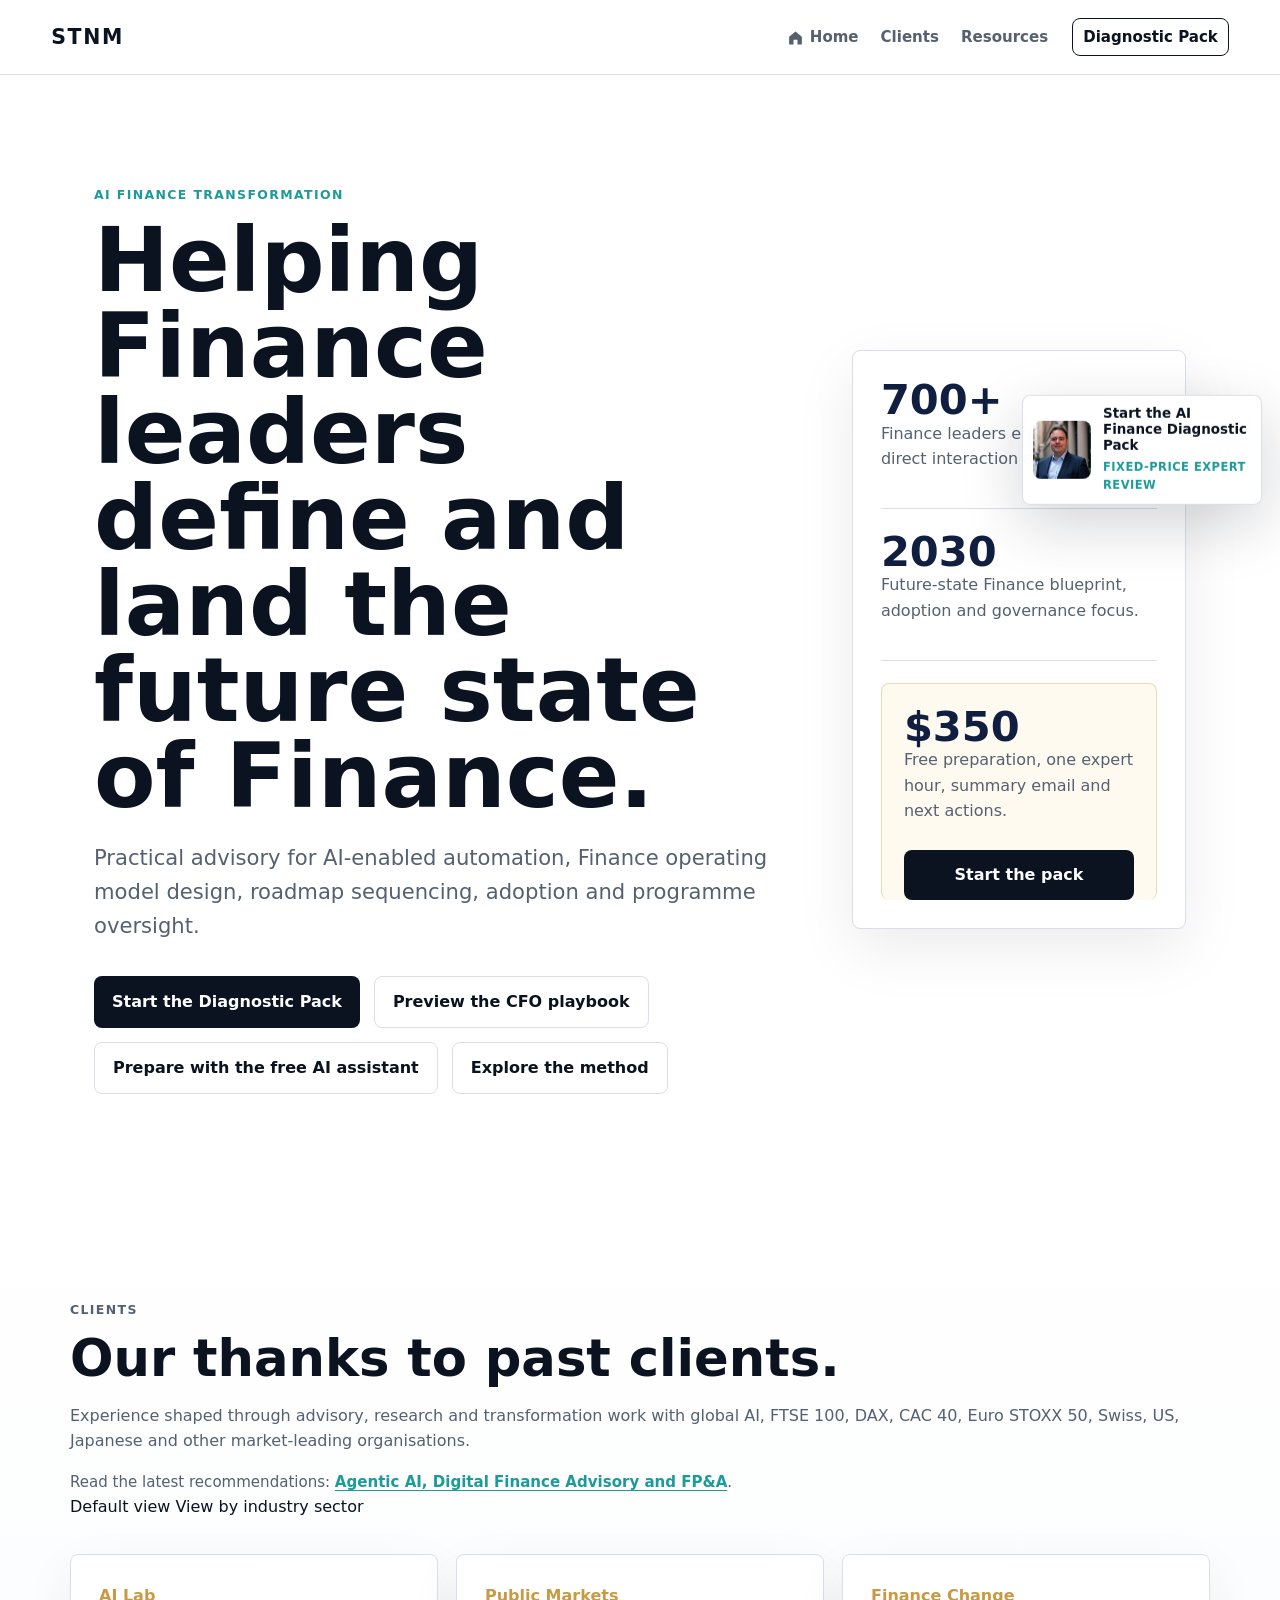
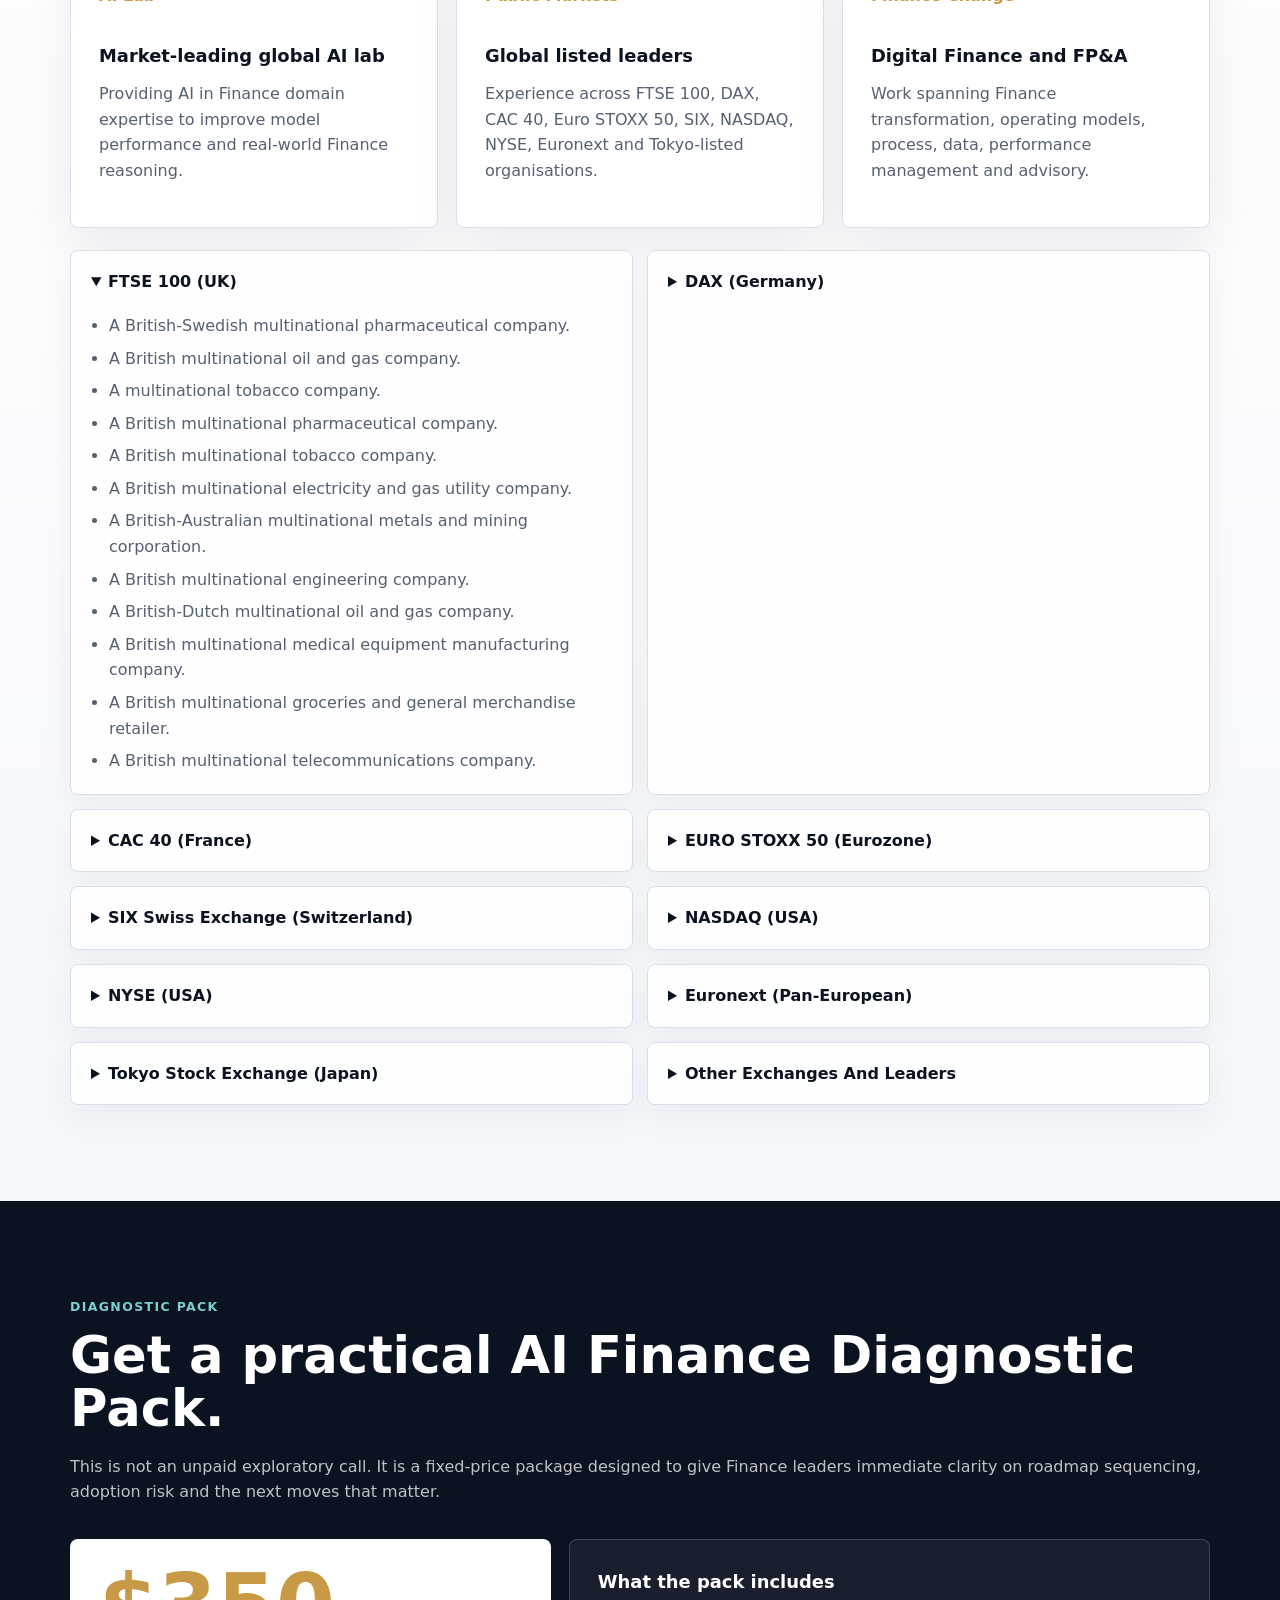
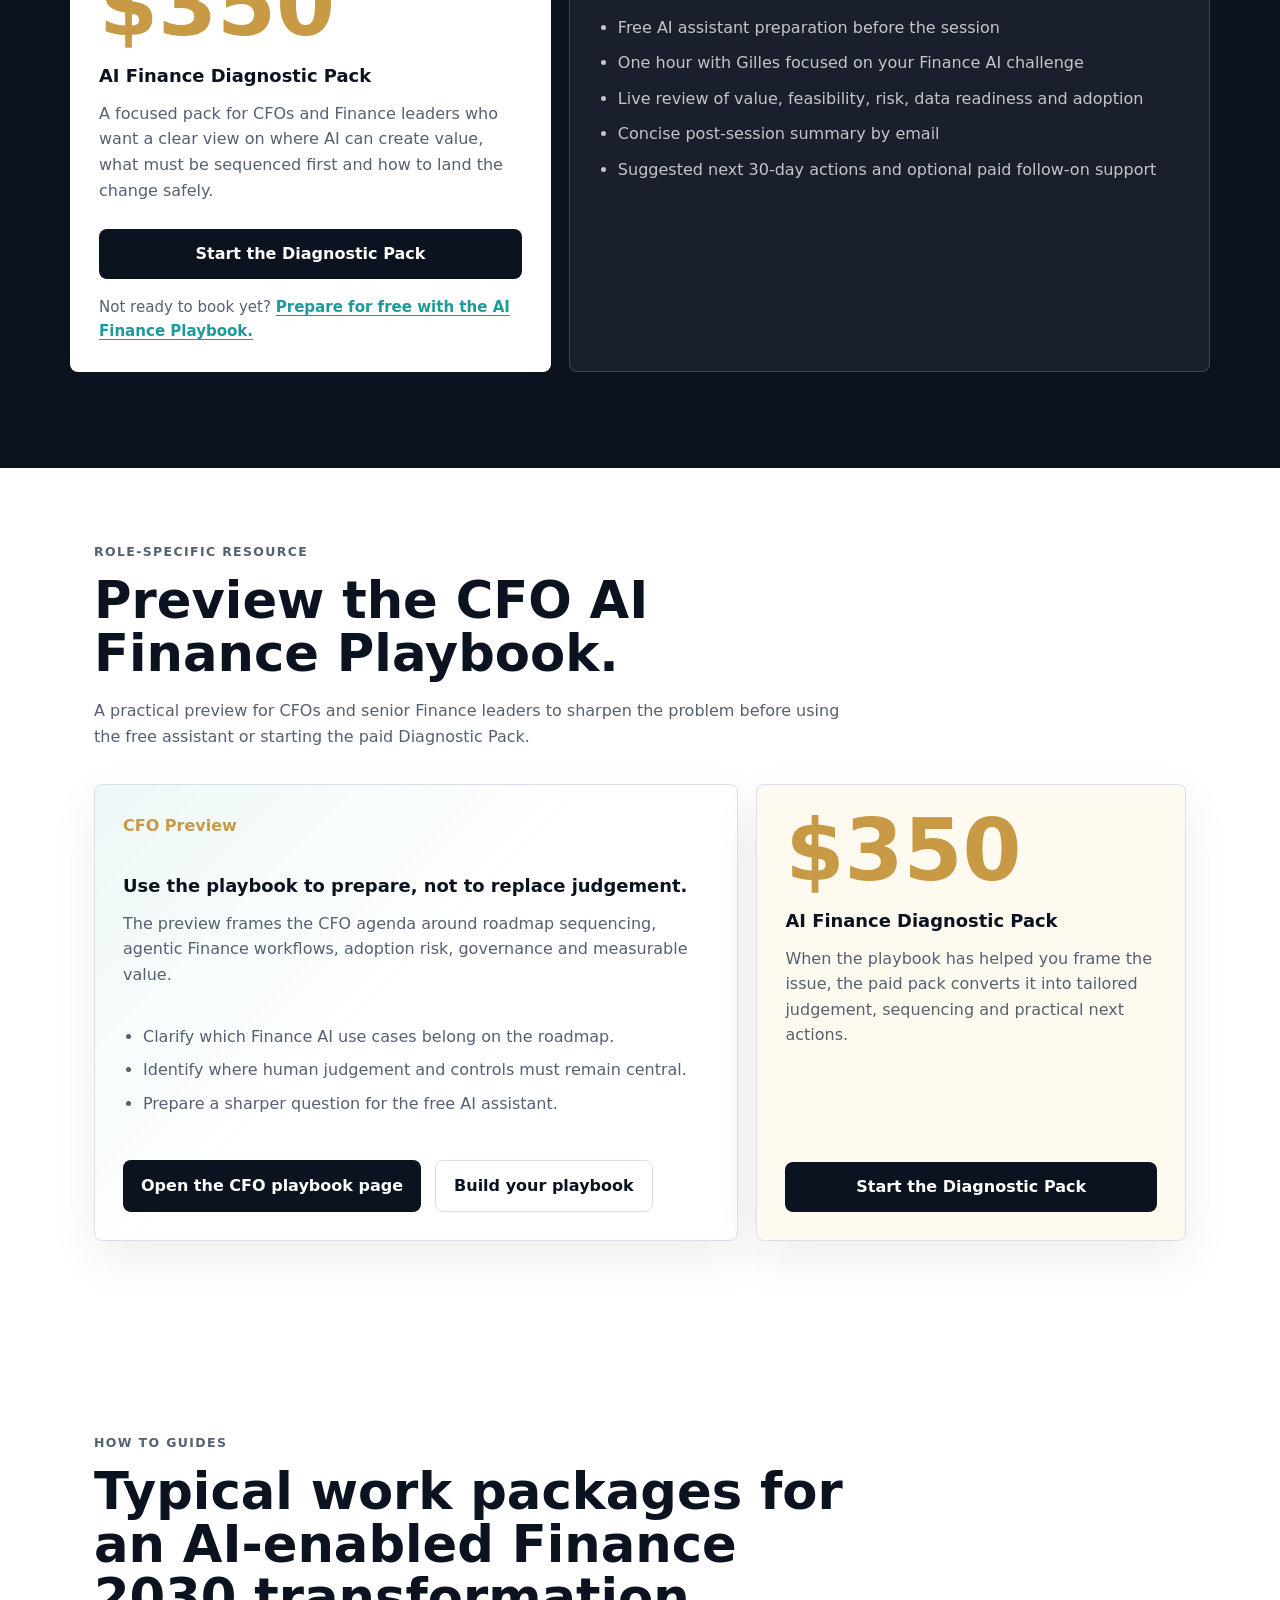
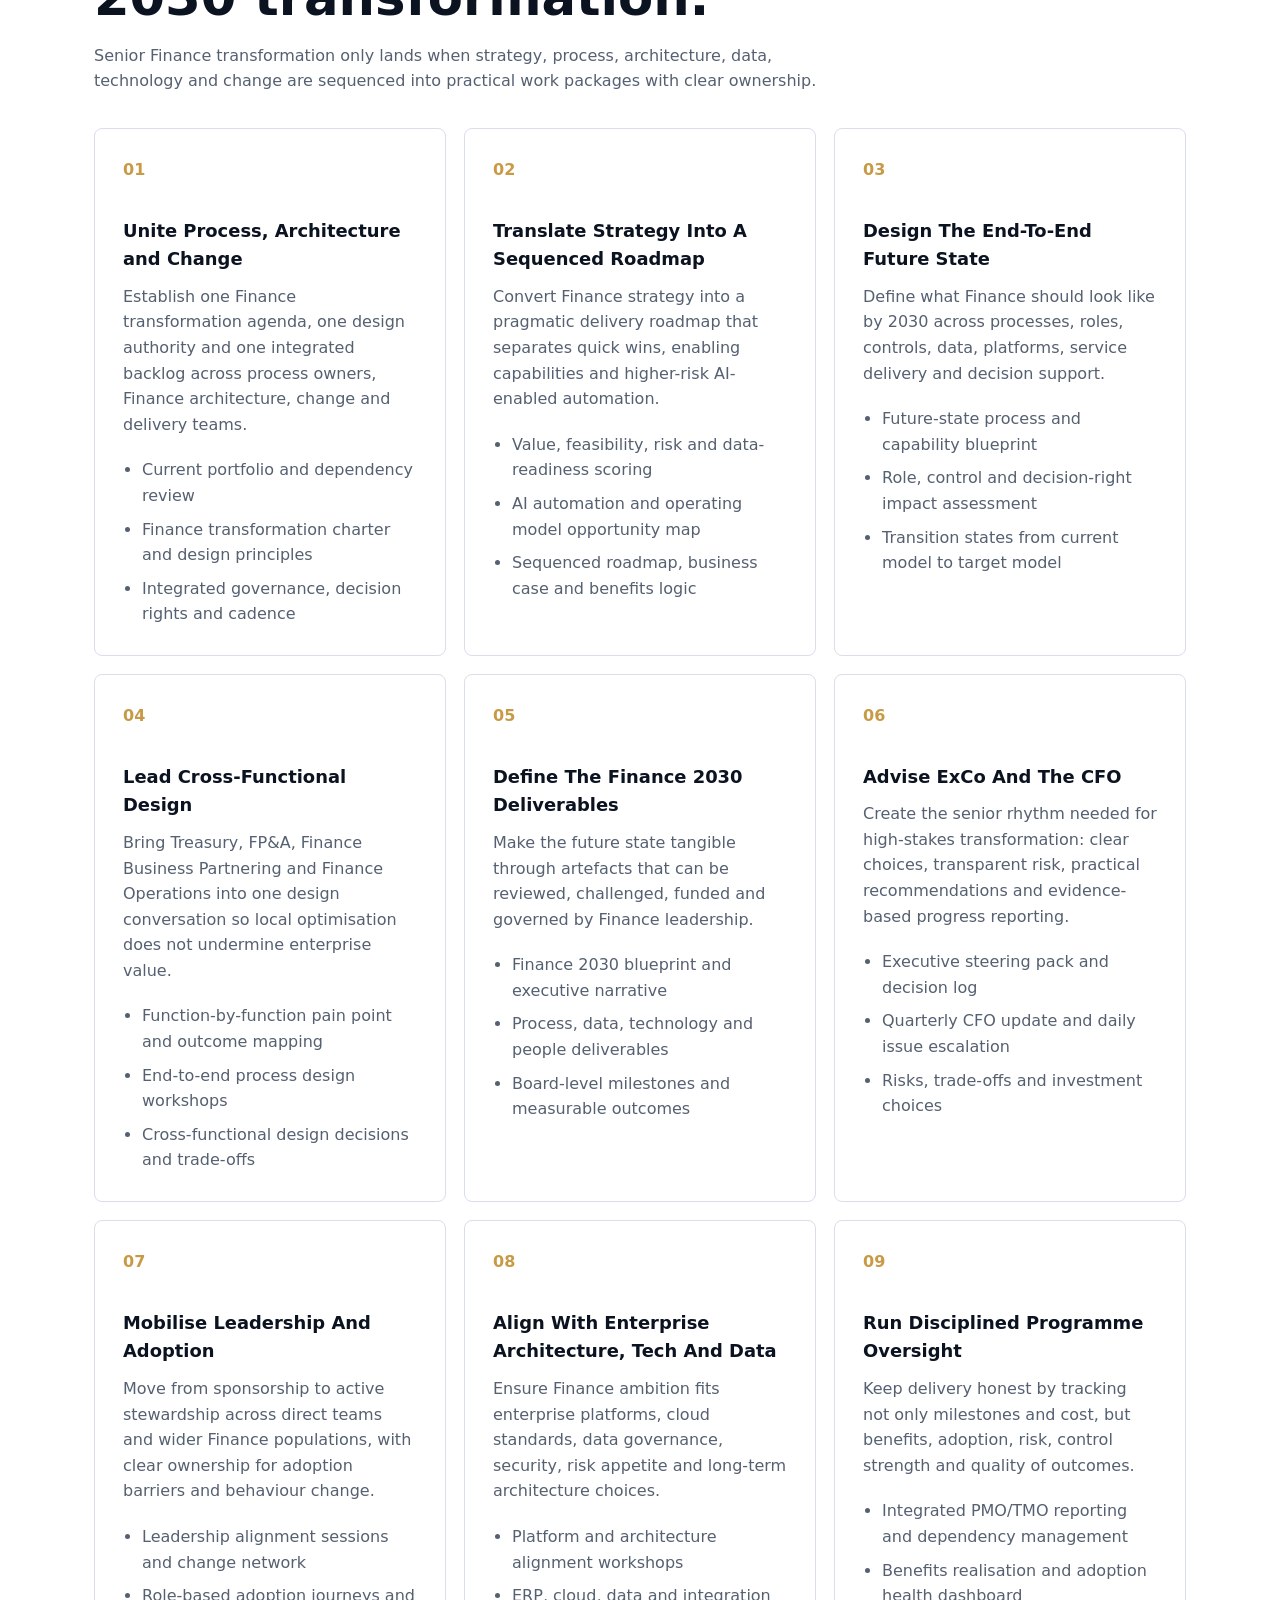
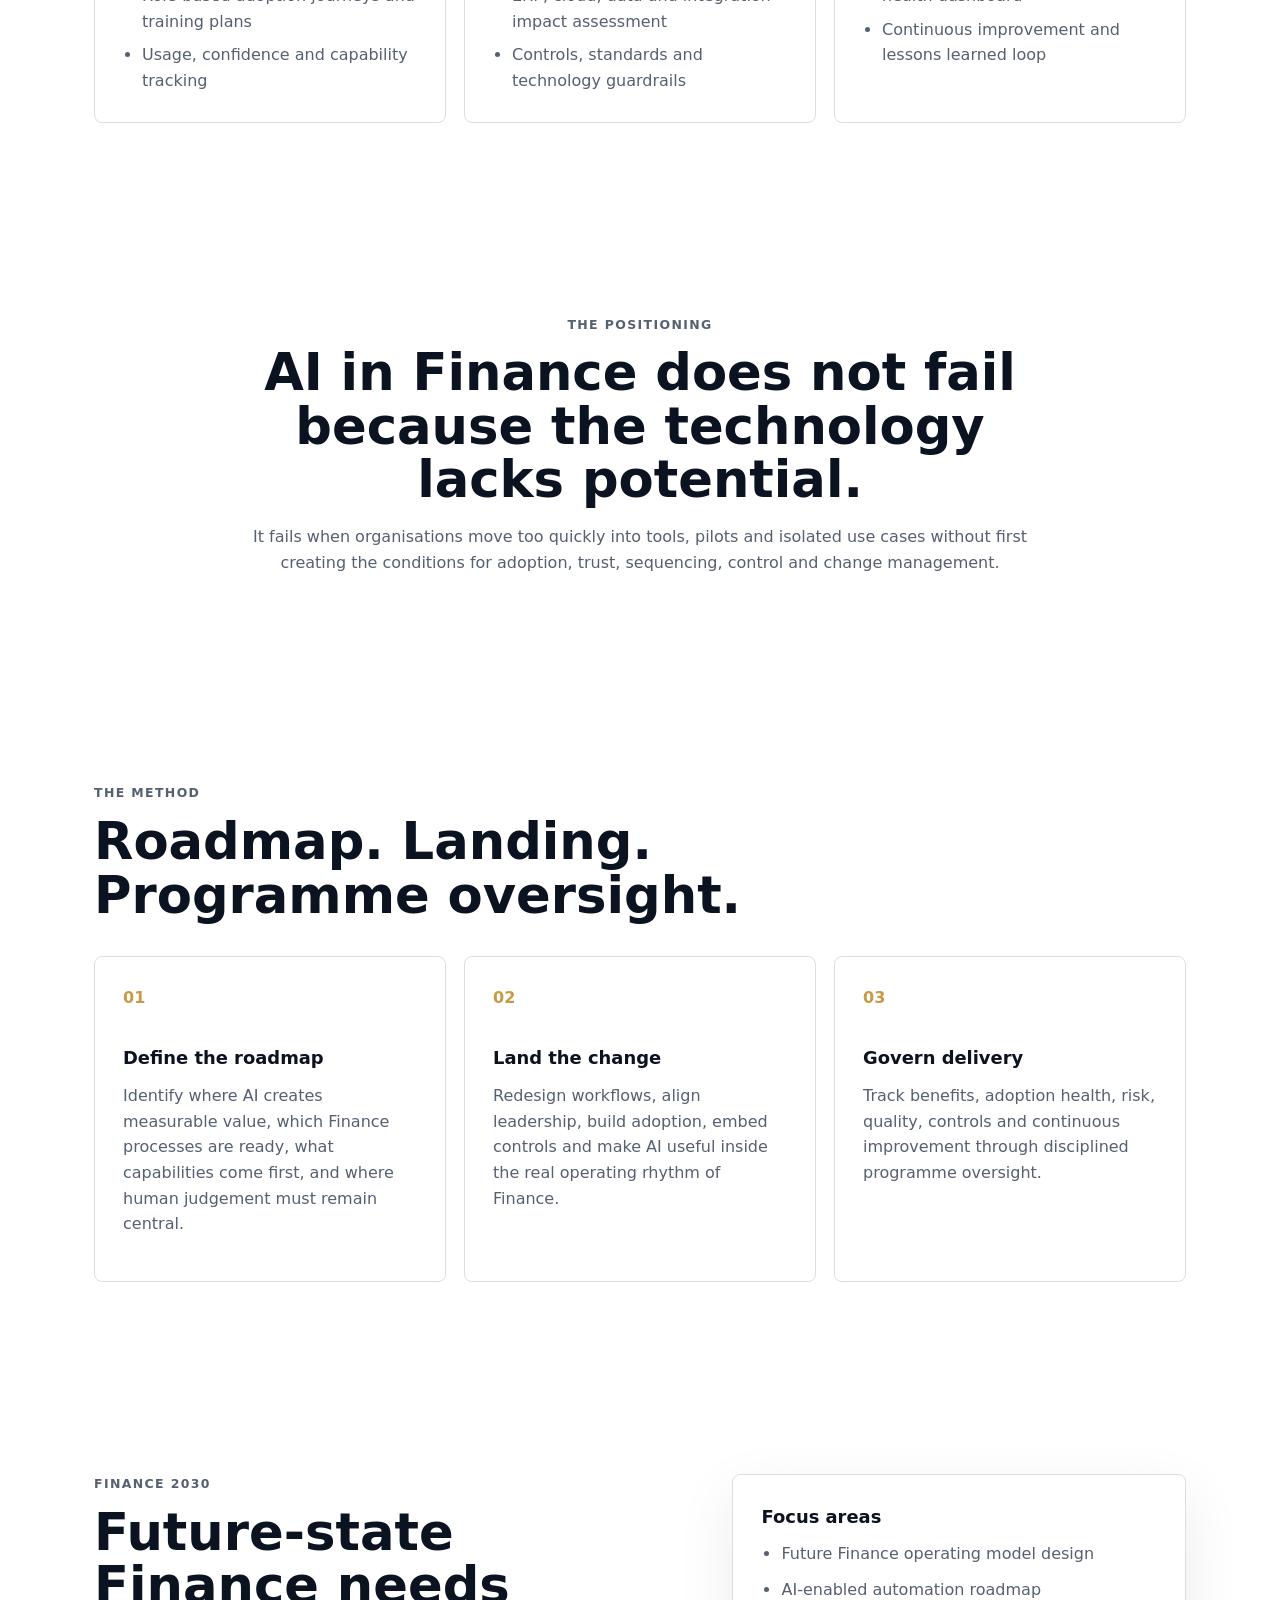
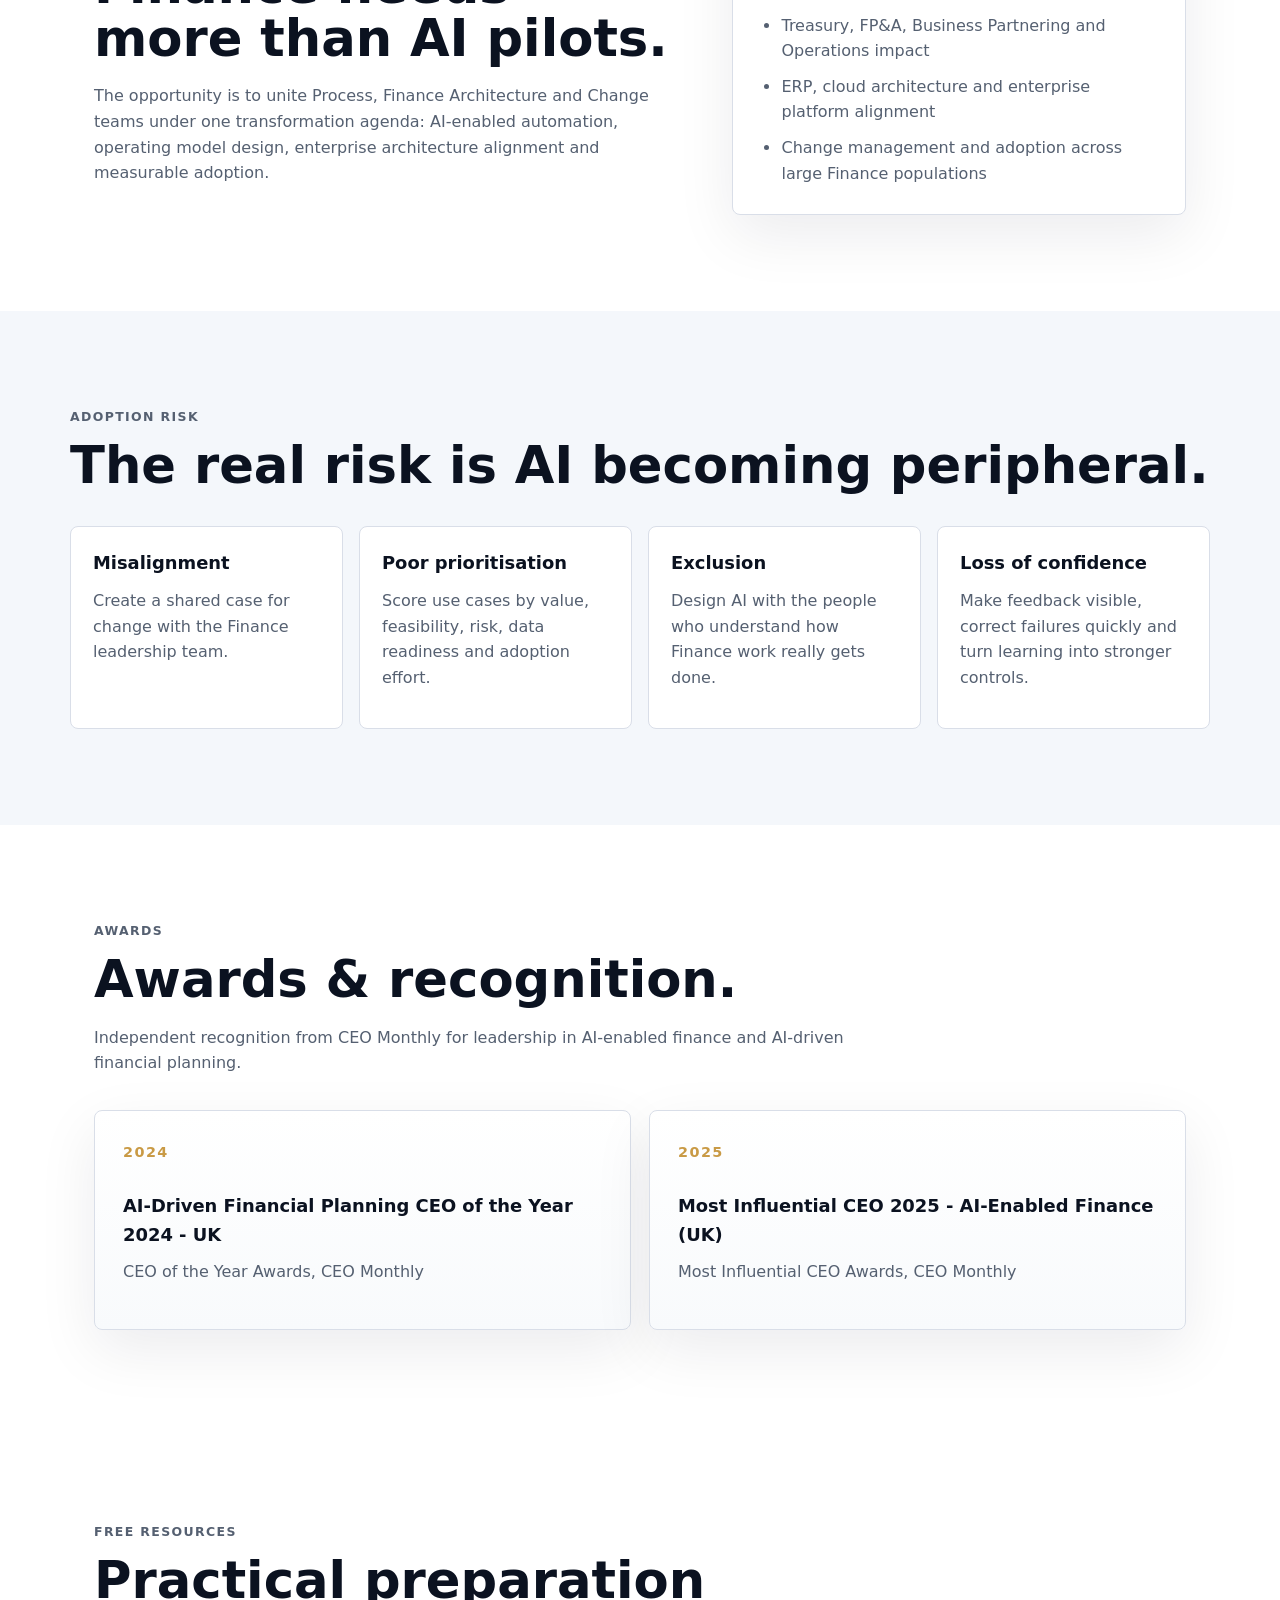
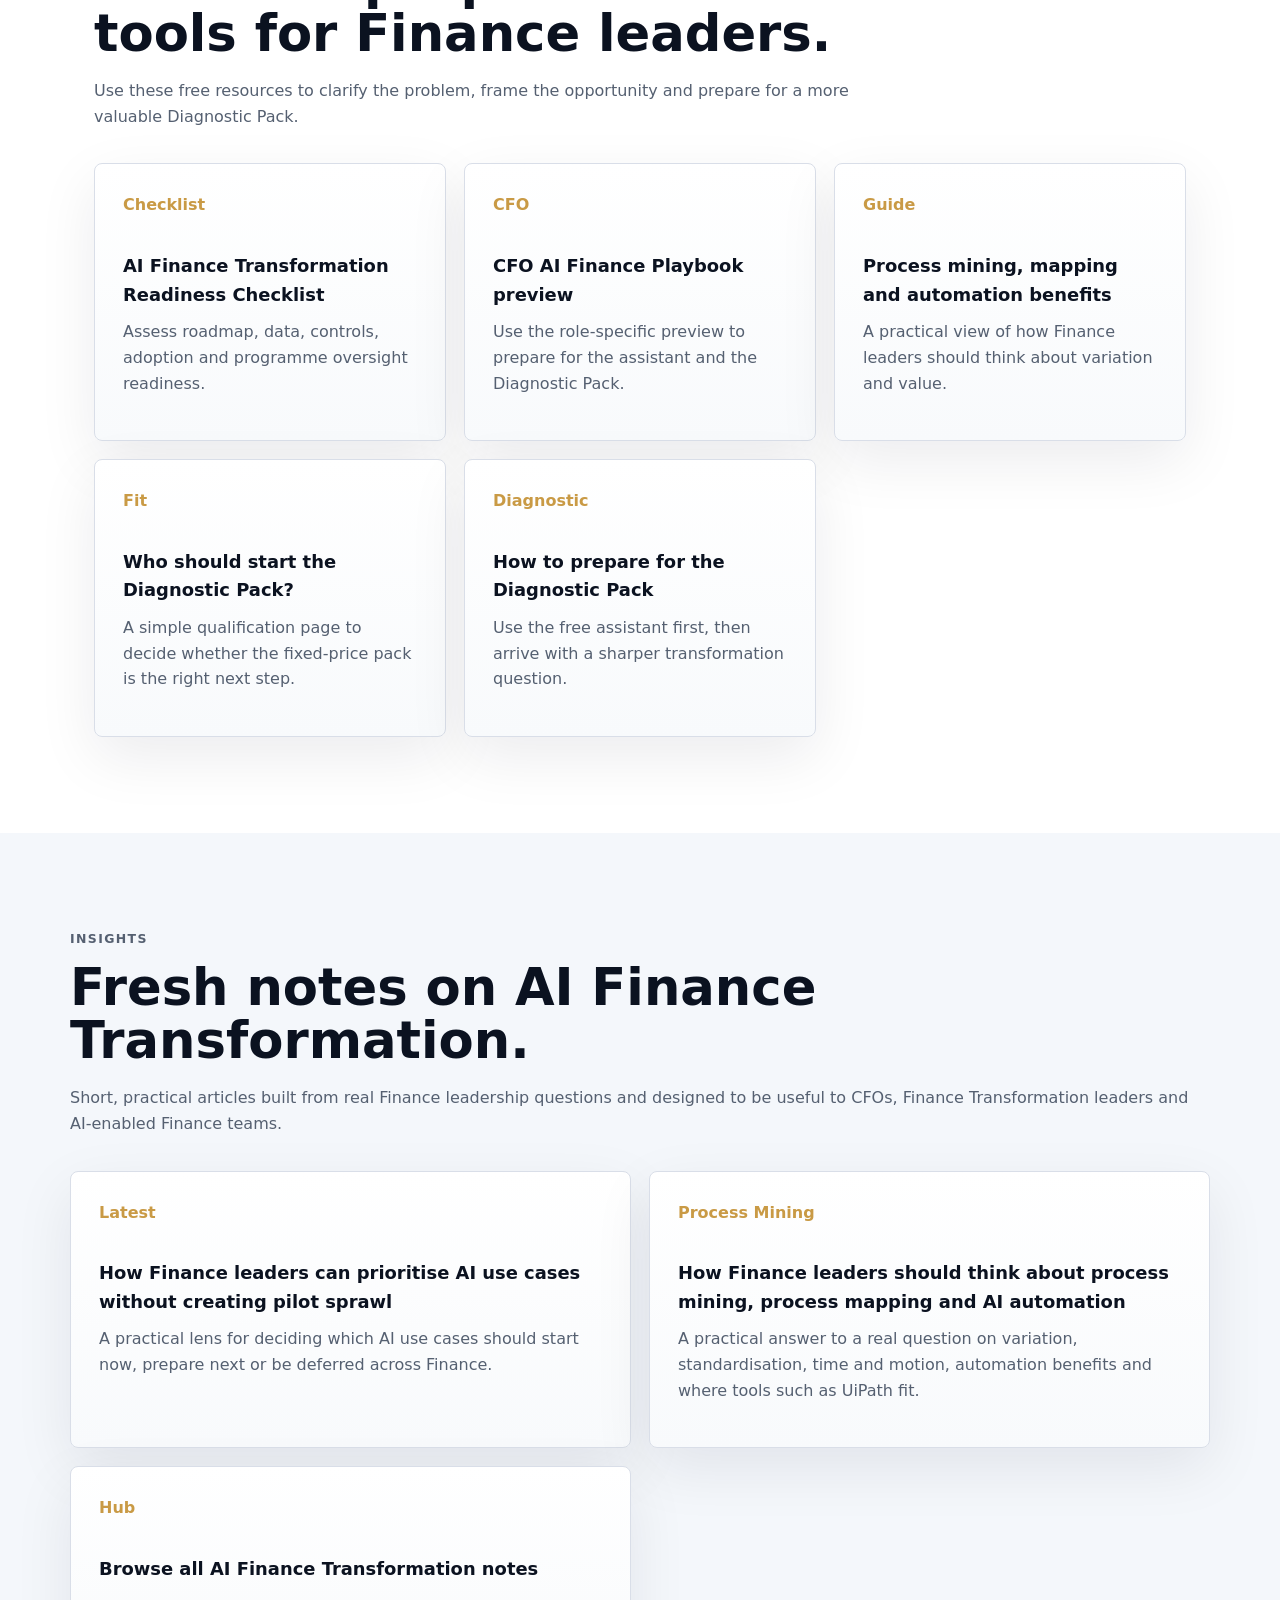
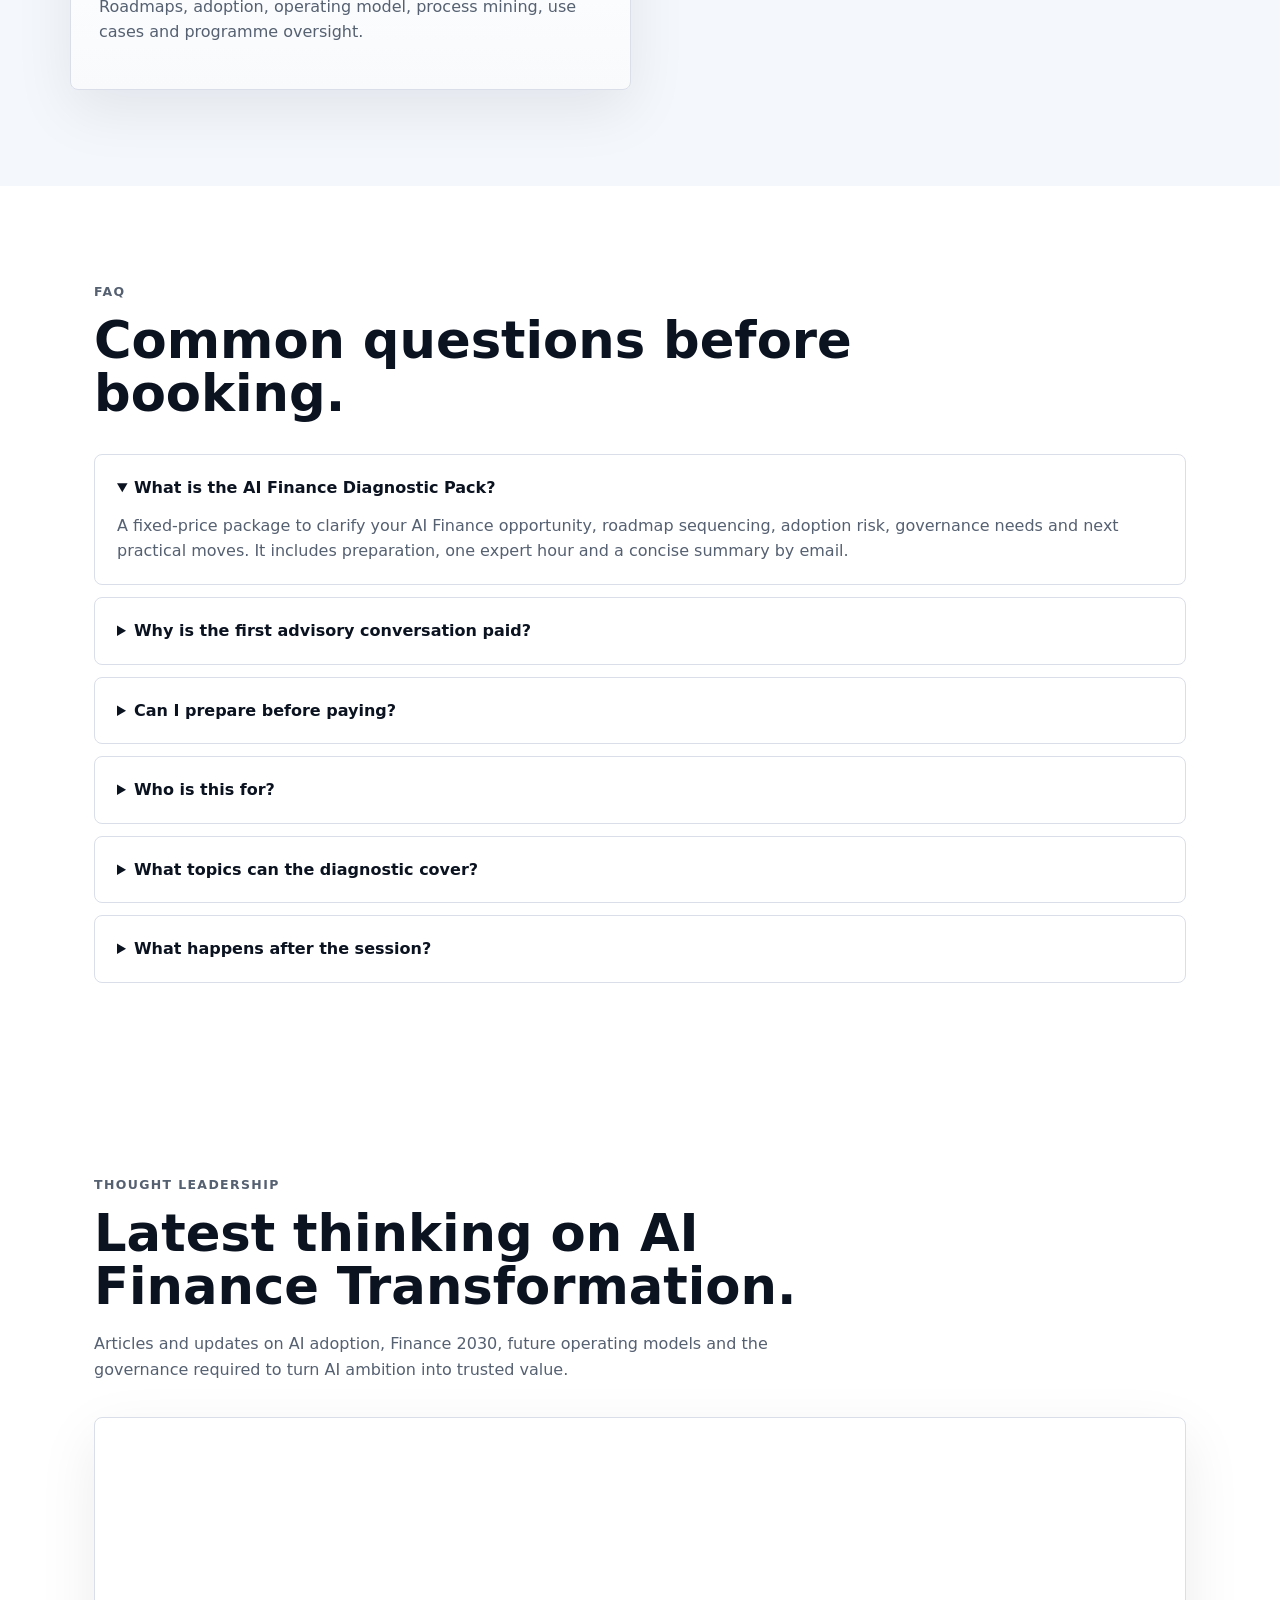
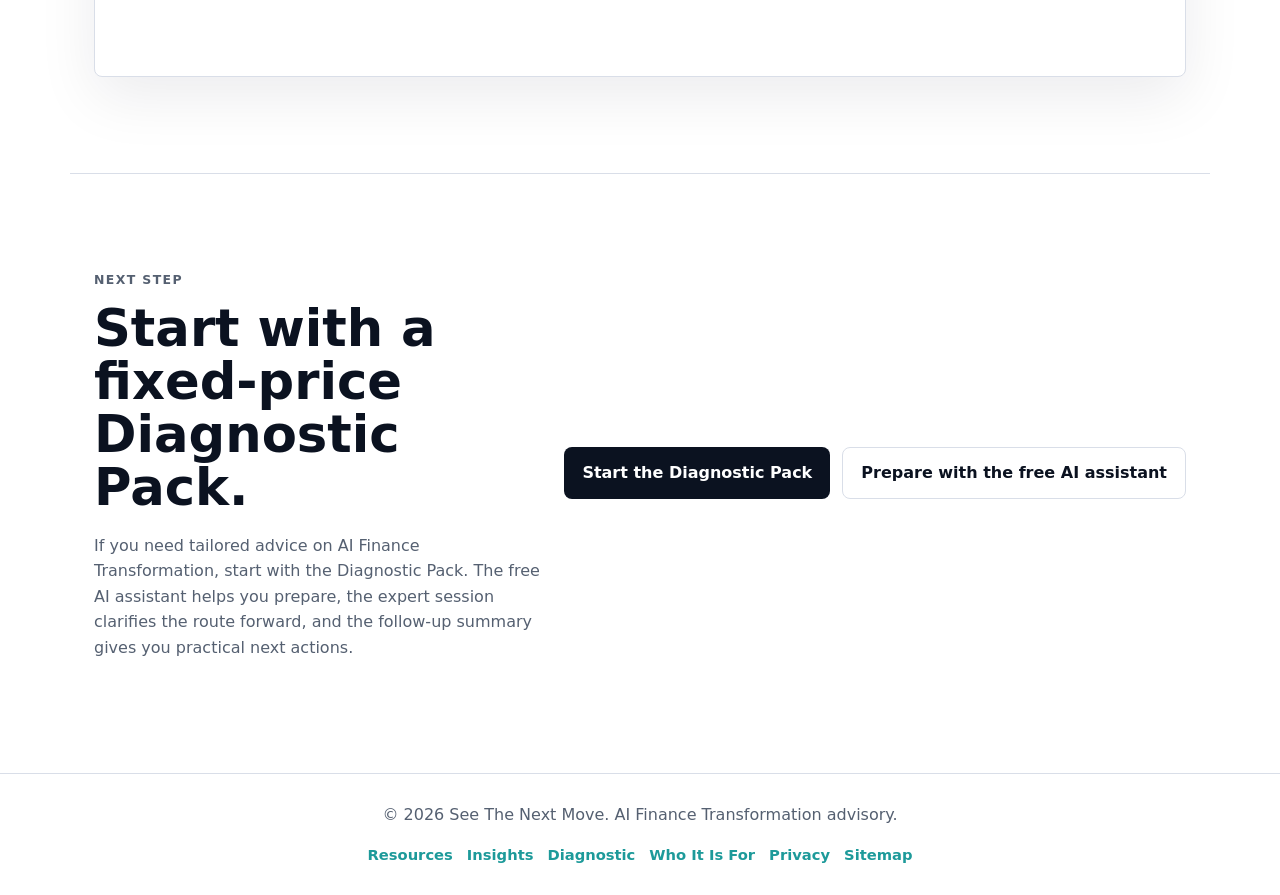
==== index.html @ 96f93bc8 "Link client views and anonymise Portuguese utilities client" ====
<!doctype html>
<html lang="en-GB">
  <head>
    <meta charset="utf-8" />
    <meta name="viewport" content="width=device-width, initial-scale=1" />
    <title>See The Next Move | AI Finance Transformation</title>
    <meta
      name="description"
      content="AI Finance Transformation advisory for Finance leaders defining future-state Finance, operating models, adoption, governance and AI-enabled automation."
    />
    <meta property="og:title" content="See The Next Move | AI Finance Transformation" />
    <meta
      property="og:description"
      content="Helping Finance leaders define, land and govern AI-enabled Finance transformation."
    />
    <meta property="og:type" content="website" />
    <meta name="theme-color" content="#0b1220" />
    <link rel="canonical" href="https://www.seethenextmove.com/" />
    <link rel="stylesheet" href="styles.css" />
    <script type="application/ld+json">
      {
        "@context": "https://schema.org",
        "@graph": [
          {
            "@type": "ProfessionalService",
            "@id": "https://www.seethenextmove.com/#business",
            "name": "See The Next Move",
            "url": "https://www.seethenextmove.com/",
            "description": "AI Finance Transformation advisory for Finance leaders defining future-state Finance, operating models, adoption, governance and AI-enabled automation.",
            "areaServed": "United Kingdom",
            "founder": {
              "@id": "https://www.seethenextmove.com/#gilles-bonelli"
            },
            "sameAs": [
              "https://www.linkedin.com/in/gilles-bonelli-fcca-7181b12/"
            ],
            "makesOffer": {
              "@type": "Offer",
              "name": "AI Finance Diagnostic Pack",
              "price": "350",
              "priceCurrency": "USD",
              "url": "https://calendly.com/gilles-bonelli/applied-ai-coaching-session-clone"
            }
          },
          {
            "@type": "Person",
            "@id": "https://www.seethenextmove.com/#gilles-bonelli",
            "name": "Gilles Bonelli FCCA",
            "jobTitle": "AI Finance Transformation Advisor",
            "url": "https://www.seethenextmove.com/",
            "sameAs": [
              "https://www.linkedin.com/in/gilles-bonelli-fcca-7181b12/"
            ]
          },
          {
            "@type": "WebSite",
            "@id": "https://www.seethenextmove.com/#website",
            "url": "https://www.seethenextmove.com/",
            "name": "See The Next Move",
            "publisher": {
              "@id": "https://www.seethenextmove.com/#business"
            }
          }
        ]
      }
    </script>
    <script type="application/ld+json">
      {
        "@context": "https://schema.org",
        "@type": "FAQPage",
        "mainEntity": [
          {
            "@type": "Question",
            "name": "What is the AI Finance Diagnostic?",
            "acceptedAnswer": {
              "@type": "Answer",
              "text": "A fixed-price diagnostic pack including free assistant preparation, a one-hour expert session, a concise post-session email summary and suggested next actions."
            }
          },
          {
            "@type": "Question",
            "name": "Why is the first advisory conversation paid?",
            "acceptedAnswer": {
              "@type": "Answer",
              "text": "The pack is designed to create immediate value, not act as an exploratory sales call. It protects both sides by making the engagement focused and practical from the start."
            }
          },
          {
            "@type": "Question",
            "name": "Can I prepare before paying?",
            "acceptedAnswer": {
              "@type": "Answer",
              "text": "Yes. Use the free AI Finance Playbook assistant to clarify your challenge, test your thinking and arrive with sharper questions."
            }
          }
        ]
      }
    </script>
  </head>
  <body>
    <a
      class="floating-gpt"
      href="https://calendly.com/gilles-bonelli/applied-ai-coaching-session-clone?utm_source=website&utm_medium=cta&utm_campaign=ai_finance_diagnostic&utm_content=homepage_floating"
      target="_blank"
      rel="noopener noreferrer"
      aria-label="Book the paid AI Finance Diagnostic"
    >
      <img
        src="gilles-chat-avatar.svg"
        alt="Gilles Bonelli"
      />
      <span>
        <strong>Start the AI Finance Diagnostic Pack</strong>
        <small>Fixed-price expert review</small>
      </span>
    </a>

    <header class="site-header">
      <a class="brand" href="#top" aria-label="See The Next Move home">
        <span class="brand-wordmark">STNM</span>
      </a>
      <nav class="nav" aria-label="Main navigation">
        <a class="home-link" href="#top" aria-label="Home">
          <svg aria-hidden="true" viewBox="0 0 24 24"><path d="m3 10.8 9-7.2 9 7.2V21a1 1 0 0 1-1 1h-5.2v-7h-5.6v7H4a1 1 0 0 1-1-1V10.8Z"/></svg>
          <span>Home</span>
        </a>
        <a href="#clients">Clients</a>
        <a href="resources.html">Resources</a>
        <a class="nav-cta" href="ai-finance-diagnostic.html">Diagnostic Pack</a>
      </nav>
    </header>

    <main id="top">
      <section class="hero">
        <div class="hero-copy">
          <p class="eyebrow">AI Finance Transformation</p>
          <h1>Helping Finance leaders define and land the future state of Finance.</h1>
          <p class="lead">
            Practical advisory for AI-enabled automation, Finance operating model design,
            roadmap sequencing, adoption and programme oversight.
          </p>
          <div class="hero-actions">
            <a class="button primary" href="https://calendly.com/gilles-bonelli/applied-ai-coaching-session-clone?utm_source=website&utm_medium=cta&utm_campaign=ai_finance_diagnostic&utm_content=homepage_hero" target="_blank" rel="noopener noreferrer">Start the Diagnostic Pack</a>
            <a class="button secondary" href="cfo-ai-finance-playbook.html">Preview the CFO playbook</a>
            <a
              class="button secondary"
              href="https://chatgpt.com/g/g-67bbc67babd4819199ee183bf8b7588c-ai-finance-playbook-for-finance-leaders"
              target="_blank"
              rel="noopener noreferrer"
            >Prepare with the free AI assistant</a>
            <a class="button secondary" href="#method">Explore the method</a>
          </div>
        </div>
        <aside class="signal-panel" aria-label="Credibility highlights">
          <div>
            <span class="metric">700+</span>
            <p>Finance leaders engaged through direct interaction and research.</p>
          </div>
          <div>
            <span class="metric">2030</span>
            <p>Future-state Finance blueprint, adoption and governance focus.</p>
          </div>
          <div class="panel-cta">
            <span class="metric">$350</span>
            <p>Free preparation, one expert hour, summary email and next actions.</p>
            <a class="button primary" href="https://calendly.com/gilles-bonelli/applied-ai-coaching-session-clone?utm_source=website&utm_medium=cta&utm_campaign=ai_finance_diagnostic&utm_content=homepage_signal_panel" target="_blank" rel="noopener noreferrer">Start the pack</a>
          </div>
        </aside>
      </section>

      <section class="section clients-section" id="clients">
        <div class="section-heading">
          <p class="section-kicker">Clients</p>
          <h2>Our thanks to past clients.</h2>
          <p>
            Experience shaped through advisory, research and transformation work with global AI,
            FTSE 100, DAX, CAC 40, Euro STOXX 50, Swiss, US, Japanese and other market-leading
            organisations.
          </p>
          <p class="supporting-cta">
            Read the latest recommendations:
            <a href="https://www.linkedin.com/in/gilles-bonelli-fcca-7181b12/details/recommendations/" target="_blank" rel="noopener noreferrer">Agentic AI, Digital Finance Advisory and FP&amp;A</a>.
          </p>
          <div class="view-switch" aria-label="Client view switcher">
            <span class="view-switch-current">Default view</span>
            <a href="clients-by-sector.html">View by industry sector</a>
          </div>
        </div>

        <div class="client-proof-grid">
          <article class="client-proof-card">
            <span class="step">AI Lab</span>
            <h3>Market-leading global AI lab</h3>
            <p>Providing AI in Finance domain expertise to improve model performance and real-world Finance reasoning.</p>
          </article>
          <article class="client-proof-card">
            <span class="step">Public Markets</span>
            <h3>Global listed leaders</h3>
            <p>Experience across FTSE 100, DAX, CAC 40, Euro STOXX 50, SIX, NASDAQ, NYSE, Euronext and Tokyo-listed organisations.</p>
          </article>
          <article class="client-proof-card">
            <span class="step">Finance Change</span>
            <h3>Digital Finance and FP&amp;A</h3>
            <p>Work spanning Finance transformation, operating models, process, data, performance management and advisory.</p>
          </article>
        </div>

        <div class="client-market-grid">
          <details open>
            <summary>FTSE 100 (UK)</summary>
            <ul>
              <li>A British-Swedish multinational pharmaceutical company.</li>
              <li>A British multinational oil and gas company.</li>
              <li>A multinational tobacco company.</li>
              <li>A British multinational pharmaceutical company.</li>
              <li>A British multinational tobacco company.</li>
              <li>A British multinational electricity and gas utility company.</li>
              <li>A British-Australian multinational metals and mining corporation.</li>
              <li>A British multinational engineering company.</li>
              <li>A British-Dutch multinational oil and gas company.</li>
              <li>A British multinational medical equipment manufacturing company.</li>
              <li>A British multinational groceries and general merchandise retailer.</li>
              <li>A British multinational telecommunications company.</li>
            </ul>
          </details>

          <details>
            <summary>DAX (Germany)</summary>
            <ul>
              <li>A German multinational chemical company.</li>
              <li>Bayer - a German multinational pharmaceutical and life sciences company.</li>
              <li>A German telecommunications company.</li>
              <li>A German company specialising in medical equipment for renal and other chronic conditions.</li>
            </ul>
          </details>

          <details>
            <summary>CAC 40 (France)</summary>
            <ul>
              <li>A French multinational information technology service and consulting company.</li>
              <li>A French multinational electric utility company.</li>
              <li>A French multinational pharmaceutical company.</li>
              <li>A French multinational tyre manufacturer.</li>
              <li>A French multinational company with activities in water management, waste management and energy services.</li>
              <li>A French multinational company that designs and builds electrical systems and provides services for aerospace, defence, transportation and security markets.</li>
              <li>A French software company known for 3D design, 3D digital mock-up and product lifecycle management software.</li>
            </ul>
          </details>

          <details>
            <summary>EURO STOXX 50 (Eurozone)</summary>
            <ul>
              <li>A Dutch company that develops and produces advanced lithography systems for the semiconductor industry.</li>
            </ul>
          </details>

          <details>
            <summary>SIX Swiss Exchange (Switzerland)</summary>
            <ul>
              <li>A multinational corporation specialising in robotics, power and automation technologies.</li>
              <li>A Swiss specialty chemicals company.</li>
              <li>A global leader in building materials and solutions.</li>
              <li>A Swiss multinational food and beverage company.</li>
              <li>A Swiss multinational pharmaceutical company.</li>
            </ul>
          </details>

          <details>
            <summary>NASDAQ (USA)</summary>
            <ul>
              <li>An American software company that provides cloud-based solutions for finance and accounting.</li>
              <li>A Dutch online travel agency specialising in lodging reservations.</li>
              <li>A French technology company that specialises in digital advertising and marketing.</li>
              <li>An American multinational corporation that develops and markets networking products.</li>
            </ul>
          </details>

          <details>
            <summary>NYSE (USA)</summary>
            <ul>
              <li>An American multinational beverage corporation.</li>
              <li>A division of General Electric that produces power generation and distribution equipment.</li>
              <li>An American multinational pharmaceutical corporation.</li>
            </ul>
          </details>

          <details>
            <summary>Euronext (Pan-European)</summary>
            <ul>
              <li>A Portuguese electric utilities company.</li>
              <li>A Swedish multinational home appliance manufacturer.</li>
              <li>A service company providing vehicle rental services.</li>
              <li>A French multinational company that specialises in the production and processing of industrial minerals.</li>
            </ul>
          </details>

          <details>
            <summary>Tokyo Stock Exchange (Japan)</summary>
            <ul>
              <li>A Japanese multinational information technology equipment and services company.</li>
              <li>A Japanese multinational pharmaceutical company.</li>
            </ul>
          </details>

          <details>
            <summary>Other Exchanges And Leaders</summary>
            <ul>
              <li>A South African bank providing a variety of banking and financial services.</li>
              <li>A Norwegian multinational energy company.</li>
              <li>A Belgian chemical company.</li>
              <li>The state-owned provider of postal services in the Republic of Ireland.</li>
              <li>An Irish-headquartered global health care products company and manufacturer of medical devices and supplies.</li>
              <li>A French aerospace and defence company.</li>
              <li>An Irish state-owned electric power company.</li>
              <li>A British software company that provides cloud-based solutions for financial management and accounting.</li>
              <li>A British engineering company that specialises in valve and fluid technology.</li>
              <li>A British satellite telecommunications company.</li>
              <li>A British company that operates high-end department stores.</li>
              <li>A British company that specialises in the delivery of essential public services.</li>
              <li>A German multinational conglomerate active in industry, energy, healthcare and infrastructure.</li>
              <li>A British media and telecommunications conglomerate.</li>
              <li>A multinational food packaging and processing company.</li>
              <li>A local government body responsible for the transport system in Greater London.</li>
              <li>A travel technology company providing distribution, technology, payment and other solutions for the travel and tourism industry.</li>
              <li>A company that provides integrated record-to-report software solutions for the office of finance.</li>
            </ul>
          </details>
        </div>
      </section>

      <section class="section diagnostic" id="diagnostic">
        <div class="section-heading">
          <p class="section-kicker">Diagnostic Pack</p>
          <h2>Get a practical AI Finance Diagnostic Pack.</h2>
          <p>
            This is not an unpaid exploratory call. It is a fixed-price package designed to give
            Finance leaders immediate clarity on roadmap sequencing, adoption risk and the next
            moves that matter.
          </p>
        </div>
        <div class="diagnostic-grid">
          <article class="diagnostic-offer">
            <span class="price">$350</span>
            <h3>AI Finance Diagnostic Pack</h3>
            <p>
              A focused pack for CFOs and Finance leaders who want a clear view on where AI can
              create value, what must be sequenced first and how to land the change safely.
            </p>
            <a class="button primary" href="https://calendly.com/gilles-bonelli/applied-ai-coaching-session-clone?utm_source=website&utm_medium=cta&utm_campaign=ai_finance_diagnostic&utm_content=homepage_diagnostic_section" target="_blank" rel="noopener noreferrer">Start the Diagnostic Pack</a>
            <p class="supporting-cta">
              Not ready to book yet?
              <a
                href="https://chatgpt.com/g/g-67bbc67babd4819199ee183bf8b7588c-ai-finance-playbook-for-finance-leaders"
                target="_blank"
                rel="noopener noreferrer"
              >Prepare for free with the AI Finance Playbook.</a>
            </p>
          </article>
          <div class="diagnostic-detail">
            <h3>What the pack includes</h3>
            <ul>
              <li>Free AI assistant preparation before the session</li>
              <li>One hour with Gilles focused on your Finance AI challenge</li>
              <li>Live review of value, feasibility, risk, data readiness and adoption</li>
              <li>Concise post-session summary by email</li>
              <li>Suggested next 30-day actions and optional paid follow-on support</li>
            </ul>
          </div>
        </div>
      </section>

      <section class="section playbook-feature" id="cfo-playbook">
        <div class="section-heading">
          <p class="section-kicker">Role-Specific Resource</p>
          <h2>Preview the CFO AI Finance Playbook.</h2>
          <p>
            A practical preview for CFOs and senior Finance leaders to sharpen the problem before
            using the free assistant or starting the paid Diagnostic Pack.
          </p>
        </div>
        <div class="playbook-layout">
          <article class="playbook-preview-card">
            <span class="step">CFO Preview</span>
            <h3>Use the playbook to prepare, not to replace judgement.</h3>
            <p>
              The preview frames the CFO agenda around roadmap sequencing, agentic Finance
              workflows, adoption risk, governance and measurable value.
            </p>
            <ul>
              <li>Clarify which Finance AI use cases belong on the roadmap.</li>
              <li>Identify where human judgement and controls must remain central.</li>
              <li>Prepare a sharper question for the free AI assistant.</li>
            </ul>
            <div class="hero-actions">
              <a class="button primary" href="cfo-ai-finance-playbook.html">Open the CFO playbook page</a>
              <a class="button secondary" href="cfo-ai-finance-playbook.html#diagnostic">Build your playbook</a>
            </div>
          </article>
          <aside class="diagnostic-offer light-offer">
            <span class="price">$350</span>
            <h3>AI Finance Diagnostic Pack</h3>
            <p>
              When the playbook has helped you frame the issue, the paid pack converts it into
              tailored judgement, sequencing and practical next actions.
            </p>
            <a class="button primary" href="https://calendly.com/gilles-bonelli/applied-ai-coaching-session-clone?utm_source=website&utm_medium=cta&utm_campaign=ai_finance_diagnostic&utm_content=homepage_cfo_playbook" target="_blank" rel="noopener noreferrer">Start the Diagnostic Pack</a>
          </aside>
        </div>
      </section>

      <section class="section" id="how-to-guides">
        <div class="section-heading">
          <p class="section-kicker">How To Guides</p>
          <h2>Typical work packages for an AI-enabled Finance 2030 transformation.</h2>
          <p>
            Senior Finance transformation only lands when strategy, process, architecture, data,
            technology and change are sequenced into practical work packages with clear ownership.
          </p>
        </div>
        <div class="guide-grid">
          <article class="guide-card">
            <span class="step">01</span>
            <h3>Unite Process, Architecture and Change</h3>
            <p>
              Establish one Finance transformation agenda, one design authority and one integrated
              backlog across process owners, Finance architecture, change and delivery teams.
            </p>
            <ul>
              <li>Current portfolio and dependency review</li>
              <li>Finance transformation charter and design principles</li>
              <li>Integrated governance, decision rights and cadence</li>
            </ul>
          </article>

          <article class="guide-card">
            <span class="step">02</span>
            <h3>Translate Strategy Into A Sequenced Roadmap</h3>
            <p>
              Convert Finance strategy into a pragmatic delivery roadmap that separates quick wins,
              enabling capabilities and higher-risk AI-enabled automation.
            </p>
            <ul>
              <li>Value, feasibility, risk and data-readiness scoring</li>
              <li>AI automation and operating model opportunity map</li>
              <li>Sequenced roadmap, business case and benefits logic</li>
            </ul>
          </article>

          <article class="guide-card">
            <span class="step">03</span>
            <h3>Design The End-To-End Future State</h3>
            <p>
              Define what Finance should look like by 2030 across processes, roles, controls,
              data, platforms, service delivery and decision support.
            </p>
            <ul>
              <li>Future-state process and capability blueprint</li>
              <li>Role, control and decision-right impact assessment</li>
              <li>Transition states from current model to target model</li>
            </ul>
          </article>

          <article class="guide-card">
            <span class="step">04</span>
            <h3>Lead Cross-Functional Design</h3>
            <p>
              Bring Treasury, FP&amp;A, Finance Business Partnering and Finance Operations into one
              design conversation so local optimisation does not undermine enterprise value.
            </p>
            <ul>
              <li>Function-by-function pain point and outcome mapping</li>
              <li>End-to-end process design workshops</li>
              <li>Cross-functional design decisions and trade-offs</li>
            </ul>
          </article>

          <article class="guide-card">
            <span class="step">05</span>
            <h3>Define The Finance 2030 Deliverables</h3>
            <p>
              Make the future state tangible through artefacts that can be reviewed, challenged,
              funded and governed by Finance leadership.
            </p>
            <ul>
              <li>Finance 2030 blueprint and executive narrative</li>
              <li>Process, data, technology and people deliverables</li>
              <li>Board-level milestones and measurable outcomes</li>
            </ul>
          </article>

          <article class="guide-card">
            <span class="step">06</span>
            <h3>Advise ExCo And The CFO</h3>
            <p>
              Create the senior rhythm needed for high-stakes transformation: clear choices,
              transparent risk, practical recommendations and evidence-based progress reporting.
            </p>
            <ul>
              <li>Executive steering pack and decision log</li>
              <li>Quarterly CFO update and daily issue escalation</li>
              <li>Risks, trade-offs and investment choices</li>
            </ul>
          </article>

          <article class="guide-card">
            <span class="step">07</span>
            <h3>Mobilise Leadership And Adoption</h3>
            <p>
              Move from sponsorship to active stewardship across direct teams and wider Finance
              populations, with clear ownership for adoption barriers and behaviour change.
            </p>
            <ul>
              <li>Leadership alignment sessions and change network</li>
              <li>Role-based adoption journeys and training plans</li>
              <li>Usage, confidence and capability tracking</li>
            </ul>
          </article>

          <article class="guide-card">
            <span class="step">08</span>
            <h3>Align With Enterprise Architecture, Tech And Data</h3>
            <p>
              Ensure Finance ambition fits enterprise platforms, cloud standards, data governance,
              security, risk appetite and long-term architecture choices.
            </p>
            <ul>
              <li>Platform and architecture alignment workshops</li>
              <li>ERP, cloud, data and integration impact assessment</li>
              <li>Controls, standards and technology guardrails</li>
            </ul>
          </article>

          <article class="guide-card">
            <span class="step">09</span>
            <h3>Run Disciplined Programme Oversight</h3>
            <p>
              Keep delivery honest by tracking not only milestones and cost, but benefits,
              adoption, risk, control strength and quality of outcomes.
            </p>
            <ul>
              <li>Integrated PMO/TMO reporting and dependency management</li>
              <li>Benefits realisation and adoption health dashboard</li>
              <li>Continuous improvement and lessons learned loop</li>
            </ul>
          </article>
        </div>
      </section>

      <section class="section narrow">
        <p class="section-kicker">The Positioning</p>
        <h2>AI in Finance does not fail because the technology lacks potential.</h2>
        <p>
          It fails when organisations move too quickly into tools, pilots and isolated use cases
          without first creating the conditions for adoption, trust, sequencing, control and change
          management.
        </p>
      </section>

      <section class="section" id="method">
        <div class="section-heading">
          <p class="section-kicker">The Method</p>
          <h2>Roadmap. Landing. Programme oversight.</h2>
        </div>
        <div class="three-column">
          <article class="card">
            <span class="step">01</span>
            <h3>Define the roadmap</h3>
            <p>
              Identify where AI creates measurable value, which Finance processes are ready, what
              capabilities come first, and where human judgement must remain central.
            </p>
          </article>
          <article class="card">
            <span class="step">02</span>
            <h3>Land the change</h3>
            <p>
              Redesign workflows, align leadership, build adoption, embed controls and make AI
              useful inside the real operating rhythm of Finance.
            </p>
          </article>
          <article class="card">
            <span class="step">03</span>
            <h3>Govern delivery</h3>
            <p>
              Track benefits, adoption health, risk, quality, controls and continuous improvement
              through disciplined programme oversight.
            </p>
          </article>
        </div>
      </section>

      <section class="section split" id="finance-2030">
        <div>
          <p class="section-kicker">Finance 2030</p>
          <h2>Future-state Finance needs more than AI pilots.</h2>
          <p>
            The opportunity is to unite Process, Finance Architecture and Change teams under one
            transformation agenda: AI-enabled automation, operating model design, enterprise
            architecture alignment and measurable adoption.
          </p>
        </div>
        <div class="list-panel">
          <h3>Focus areas</h3>
          <ul>
            <li>Future Finance operating model design</li>
            <li>AI-enabled automation roadmap</li>
            <li>Treasury, FP&amp;A, Business Partnering and Operations impact</li>
            <li>ERP, cloud architecture and enterprise platform alignment</li>
            <li>Change management and adoption across large Finance populations</li>
          </ul>
        </div>
      </section>

      <section class="section muted">
        <div class="section-heading">
          <p class="section-kicker">Adoption Risk</p>
          <h2>The real risk is AI becoming peripheral.</h2>
        </div>
        <div class="risk-grid">
          <div>
            <h3>Misalignment</h3>
            <p>Create a shared case for change with the Finance leadership team.</p>
          </div>
          <div>
            <h3>Poor prioritisation</h3>
            <p>Score use cases by value, feasibility, risk, data readiness and adoption effort.</p>
          </div>
          <div>
            <h3>Exclusion</h3>
            <p>Design AI with the people who understand how Finance work really gets done.</p>
          </div>
          <div>
            <h3>Loss of confidence</h3>
            <p>Make feedback visible, correct failures quickly and turn learning into stronger controls.</p>
          </div>
        </div>
      </section>

      <section class="section" id="awards">
        <div class="section-heading">
          <p class="section-kicker">Awards</p>
          <h2>Awards &amp; recognition.</h2>
          <p>
            Independent recognition from CEO Monthly for leadership in AI-enabled finance and
            AI-driven financial planning.
          </p>
        </div>
        <div class="awards-grid">
          <a class="award-card" href="https://www.ceo-review.com/winners/see-the-next-move-2/" target="_blank" rel="noopener noreferrer">
            <span class="award-year">2024</span>
            <h3>AI-Driven Financial Planning CEO of the Year 2024 - UK</h3>
            <p>CEO of the Year Awards, CEO Monthly</p>
          </a>
          <a class="award-card" href="https://www.ceo-review.com/winners/see-the-next-move-3/" target="_blank" rel="noopener noreferrer">
            <span class="award-year">2025</span>
            <h3>Most Influential CEO 2025 - AI-Enabled Finance (UK)</h3>
            <p>Most Influential CEO Awards, CEO Monthly</p>
          </a>
        </div>
      </section>

      <section class="section" id="resources">
        <div class="section-heading">
          <p class="section-kicker">Free Resources</p>
          <h2>Practical preparation tools for Finance leaders.</h2>
          <p>
            Use these free resources to clarify the problem, frame the opportunity and prepare for
            a more valuable Diagnostic Pack.
          </p>
        </div>
        <div class="resource-grid">
          <a class="resource-card" href="resources.html">
            <span class="step">Checklist</span>
            <h3>AI Finance Transformation Readiness Checklist</h3>
            <p>Assess roadmap, data, controls, adoption and programme oversight readiness.</p>
          </a>
          <a class="resource-card" href="cfo-ai-finance-playbook.html">
            <span class="step">CFO</span>
            <h3>CFO AI Finance Playbook preview</h3>
            <p>Use the role-specific preview to prepare for the assistant and the Diagnostic Pack.</p>
          </a>
          <a class="resource-card" href="ai-finance-process-mining.html">
            <span class="step">Guide</span>
            <h3>Process mining, mapping and automation benefits</h3>
            <p>A practical view of how Finance leaders should think about variation and value.</p>
          </a>
          <a class="resource-card" href="who-the-diagnostic-is-for.html">
            <span class="step">Fit</span>
            <h3>Who should start the Diagnostic Pack?</h3>
            <p>A simple qualification page to decide whether the fixed-price pack is the right next step.</p>
          </a>
          <a class="resource-card" href="ai-finance-diagnostic.html">
            <span class="step">Diagnostic</span>
            <h3>How to prepare for the Diagnostic Pack</h3>
            <p>Use the free assistant first, then arrive with a sharper transformation question.</p>
          </a>
        </div>
      </section>

      <section class="section muted" id="insights">
        <div class="section-heading">
          <p class="section-kicker">Insights</p>
          <h2>Fresh notes on AI Finance Transformation.</h2>
          <p>
            Short, practical articles built from real Finance leadership questions and designed to
            be useful to CFOs, Finance Transformation leaders and AI-enabled Finance teams.
          </p>
        </div>
        <div class="article-list">
          <a class="article-card" href="ai-finance-use-case-prioritisation.html">
            <span class="step">Latest</span>
            <h3>How Finance leaders can prioritise AI use cases without creating pilot sprawl</h3>
            <p>
              A practical lens for deciding which AI use cases should start now, prepare next or be
              deferred across Finance.
            </p>
          </a>
          <a class="article-card" href="ai-finance-process-mining.html">
            <span class="step">Process Mining</span>
            <h3>How Finance leaders should think about process mining, process mapping and AI automation</h3>
            <p>
              A practical answer to a real question on variation, standardisation, time and motion,
              automation benefits and where tools such as UiPath fit.
            </p>
          </a>
          <a class="article-card" href="insights.html">
            <span class="step">Hub</span>
            <h3>Browse all AI Finance Transformation notes</h3>
            <p>Roadmaps, adoption, operating model, process mining, use cases and programme oversight.</p>
          </a>
        </div>
      </section>

      <section class="section" id="faq">
        <div class="section-heading">
          <p class="section-kicker">FAQ</p>
          <h2>Common questions before booking.</h2>
        </div>
        <div class="faq-grid">
          <details open>
            <summary>What is the AI Finance Diagnostic Pack?</summary>
            <p>A fixed-price package to clarify your AI Finance opportunity, roadmap sequencing, adoption risk, governance needs and next practical moves. It includes preparation, one expert hour and a concise summary by email.</p>
          </details>
          <details>
            <summary>Why is the first advisory conversation paid?</summary>
            <p>The pack is designed to create immediate value, not act as an exploratory sales call. It protects both sides by making the engagement focused and practical from the start.</p>
          </details>
          <details>
            <summary>Can I prepare before paying?</summary>
            <p>Yes. Use the free AI Finance Playbook assistant to clarify your challenge, test your thinking and arrive with sharper questions.</p>
          </details>
          <details>
            <summary>Who is this for?</summary>
            <p>CFOs, Finance Transformation leaders, FP&amp;A leaders, Controllers, Finance Architecture leaders and senior Finance professionals working on AI-enabled Finance change.</p>
          </details>
          <details>
            <summary>What topics can the diagnostic cover?</summary>
            <p>AI use case prioritisation, process mining, roadmap sequencing, Finance operating model, adoption, controls, data readiness, architecture alignment and programme oversight.</p>
          </details>
          <details>
            <summary>What happens after the session?</summary>
            <p>You receive a concise post-session summary by email with practical next-step priorities. If deeper support is useful, additional paid advisory time can be agreed separately.</p>
          </details>
        </div>
      </section>

      <section class="section" id="thought-leadership">
        <div class="section-heading">
          <p class="section-kicker">Thought Leadership</p>
          <h2>Latest thinking on AI Finance Transformation.</h2>
          <p>
            Articles and updates on AI adoption, Finance 2030, future operating models and the
            governance required to turn AI ambition into trusted value.
          </p>
        </div>
        <div class="embed-wrap">
          <script src="https://static.elfsight.com/platform/platform.js" data-use-service-core defer></script>
          <div class="elfsight-app-def7682e-0550-4587-9e31-a3bef786a4dd" data-elfsight-app-lazy></div>
        </div>
      </section>

      <section class="section contact" id="contact">
        <div>
          <p class="section-kicker">Next Step</p>
          <h2>Start with a fixed-price Diagnostic Pack.</h2>
          <p>
            If you need tailored advice on AI Finance Transformation, start with the Diagnostic Pack.
            The free AI assistant helps you prepare, the expert session clarifies the route forward,
            and the follow-up summary gives you practical next actions.
          </p>
        </div>
        <div class="contact-actions">
          <a class="button primary" href="https://calendly.com/gilles-bonelli/applied-ai-coaching-session-clone?utm_source=website&utm_medium=cta&utm_campaign=ai_finance_diagnostic&utm_content=homepage_final_cta" target="_blank" rel="noopener noreferrer">Start the Diagnostic Pack</a>
          <a
            class="button secondary"
            href="https://chatgpt.com/g/g-67bbc67babd4819199ee183bf8b7588c-ai-finance-playbook-for-finance-leaders"
            target="_blank"
            rel="noopener noreferrer"
          >Prepare with the free AI assistant</a>
        </div>
      </section>
    </main>

    <footer class="site-footer">
      <p>&copy; <span id="year"></span> See The Next Move. AI Finance Transformation advisory.</p>
      <p class="footer-links">
        <a href="resources.html">Resources</a>
        <a href="insights.html">Insights</a>
        <a href="ai-finance-diagnostic.html">Diagnostic</a>
        <a href="who-the-diagnostic-is-for.html">Who It Is For</a>
        <a href="privacy.html">Privacy</a>
        <a href="sitemap.xml">Sitemap</a>
      </p>
    </footer>

    <script src="analytics-config.js"></script>
    <script src="script.js"></script>
  </body>
</html>
---- styles.css ----
:root {
  --ink: #0b1220;
  --muted: #556071;
  --line: #d9dee8;
  --paper: #ffffff;
  --soft: #f4f7fb;
  --teal: #1d9a9a;
  --navy: #101f3f;
  --gold: #c99a45;
  --max: 1140px;
}

* {
  box-sizing: border-box;
}

html {
  scroll-behavior: smooth;
}

body {
  margin: 0;
  font-family:
    Inter, ui-sans-serif, system-ui, -apple-system, BlinkMacSystemFont, "Segoe UI", sans-serif;
  color: var(--ink);
  background: var(--paper);
  line-height: 1.6;
}

a {
  color: inherit;
  text-decoration: none;
}

.floating-gpt {
  position: fixed;
  right: 18px;
  top: 50%;
  z-index: 20;
  display: grid;
  grid-template-columns: 58px minmax(0, 148px);
  gap: 12px;
  align-items: center;
  width: 240px;
  padding: 10px 12px 10px 10px;
  border: 1px solid rgba(217, 222, 232, 0.95);
  border-radius: 8px;
  background: rgba(255, 255, 255, 0.94);
  box-shadow: 0 20px 60px rgba(11, 18, 32, 0.18);
  transform: translateY(-50%);
  backdrop-filter: blur(12px);
}

.floating-gpt:hover {
  border-color: rgba(29, 154, 154, 0.5);
  transform: translateY(-50%) translateX(-4px);
}

.floating-gpt img {
  width: 58px;
  height: 58px;
  border-radius: 8px;
  object-fit: cover;
}

.floating-gpt strong,
.floating-gpt small {
  display: block;
}

.floating-gpt strong {
  font-size: 0.84rem;
  line-height: 1.18;
}

.floating-gpt small {
  margin-top: 4px;
  color: var(--teal);
  font-size: 0.72rem;
  font-weight: 800;
  letter-spacing: 0.04em;
  text-transform: uppercase;
}

.site-header {
  position: sticky;
  top: 0;
  z-index: 10;
  display: flex;
  align-items: center;
  justify-content: space-between;
  gap: 24px;
  padding: 18px clamp(20px, 4vw, 56px);
  background: rgba(255, 255, 255, 0.92);
  border-bottom: 1px solid var(--line);
  backdrop-filter: blur(12px);
}

.brand {
  display: inline-flex;
  align-items: center;
  font-weight: 850;
}

.brand-wordmark {
  color: var(--ink);
  font-size: 1.28rem;
  font-weight: 900;
  letter-spacing: 0.08em;
}

.nav {
  display: flex;
  align-items: center;
  gap: 22px;
  color: var(--muted);
  font-size: 0.94rem;
}

.nav a {
  font-weight: 700;
}

.nav .home-link {
  display: inline-flex;
  align-items: center;
  gap: 6px;
}

.home-link svg {
  width: 17px;
  height: 17px;
  fill: currentColor;
  flex: 0 0 auto;
}

.nav a:hover {
  color: var(--ink);
}

.nav-cta {
  margin-left: 2px;
  padding: 6px 10px;
  border: 1px solid var(--ink);
  border-radius: 8px;
  color: var(--ink);
  font-weight: 800;
}

.nav-cta:hover {
  color: #fff;
  background: var(--ink);
}

.hero {
  display: grid;
  grid-template-columns: minmax(0, 1.35fr) minmax(320px, 0.65fr);
  gap: clamp(28px, 5vw, 64px);
  max-width: var(--max);
  min-height: calc(100vh - 76px);
  margin: 0 auto;
  padding: clamp(56px, 9vw, 110px) 24px;
  align-items: center;
}

.eyebrow,
.section-kicker {
  margin: 0 0 12px;
  color: var(--teal);
  font-size: 0.78rem;
  font-weight: 800;
  letter-spacing: 0.11em;
  text-transform: uppercase;
}

h1,
h2,
h3,
p {
  margin-top: 0;
}

h1 {
  max-width: 820px;
  margin-bottom: 22px;
  font-size: clamp(3rem, 7vw, 5.9rem);
  line-height: 0.96;
  letter-spacing: 0;
}

h2 {
  margin-bottom: 18px;
  font-size: clamp(2rem, 4vw, 3.4rem);
  line-height: 1.04;
  letter-spacing: 0;
}

h3 {
  margin-bottom: 10px;
  font-size: 1.12rem;
}

.lead {
  max-width: 720px;
  color: var(--muted);
  font-size: clamp(1.08rem, 2vw, 1.32rem);
}

.hero-actions {
  display: flex;
  flex-wrap: wrap;
  gap: 14px;
  margin-top: 34px;
}

.button {
  display: inline-flex;
  align-items: center;
  justify-content: center;
  min-height: 46px;
  padding: 12px 18px;
  border-radius: 8px;
  font-weight: 750;
}

.button.primary {
  color: #fff;
  background: var(--ink);
}

.button.primary:hover {
  background: var(--navy);
}

.button.secondary {
  border: 1px solid var(--line);
  color: var(--ink);
  background: #fff;
}

.button.secondary:hover {
  border-color: rgba(29, 154, 154, 0.55);
}

.signal-panel,
.list-panel,
.embed-wrap {
  border: 1px solid var(--line);
  border-radius: 8px;
  background: #fff;
  box-shadow: 0 20px 60px rgba(11, 18, 32, 0.08);
}

.signal-panel {
  display: grid;
  gap: 22px;
  padding: 28px;
}

.signal-panel div {
  padding-bottom: 20px;
  border-bottom: 1px solid var(--line);
}

.signal-panel div:last-child {
  padding-bottom: 0;
  border-bottom: 0;
}

.signal-panel .panel-cta {
  padding: 22px;
  border: 1px solid rgba(201, 154, 69, 0.35);
  border-radius: 8px;
  background: #fffaf0;
}

.panel-cta .button {
  width: 100%;
  margin-top: 10px;
}

.metric {
  display: block;
  color: var(--navy);
  font-size: 2.6rem;
  font-weight: 850;
  line-height: 1;
}

.signal-panel p,
.card p,
.guide-card p,
.risk-grid p,
.list-panel li,
.section p,
.award-card p {
  color: var(--muted);
}

.section {
  max-width: var(--max);
  margin: 0 auto;
  padding: clamp(52px, 8vw, 96px) 24px;
}

.section.narrow {
  max-width: 880px;
  text-align: center;
}

.section-heading {
  max-width: 760px;
  margin-bottom: 34px;
}

.diagnostic {
  max-width: none;
  background: var(--ink);
  color: #fff;
}

.diagnostic > * {
  max-width: var(--max);
  margin-left: auto;
  margin-right: auto;
}

.diagnostic .section-kicker {
  color: #7ad1cf;
}

.diagnostic p,
.diagnostic li {
  color: rgba(255, 255, 255, 0.74);
}

.diagnostic-grid {
  display: grid;
  grid-template-columns: minmax(0, 0.75fr) minmax(320px, 1fr);
  gap: 18px;
}

.diagnostic-offer,
.diagnostic-detail {
  padding: 28px;
  border: 1px solid rgba(255, 255, 255, 0.16);
  border-radius: 8px;
  background: rgba(255, 255, 255, 0.06);
}

.diagnostic-offer {
  background: #ffffff;
  color: var(--ink);
}

.diagnostic-offer p {
  color: var(--muted);
}

.diagnostic-offer .button {
  width: 100%;
  margin-top: 10px;
}

.supporting-cta {
  margin: 16px 0 0;
  font-size: 0.94rem;
}

.supporting-cta a {
  color: var(--teal);
  font-weight: 800;
  text-decoration: underline;
  text-underline-offset: 3px;
}

.price {
  display: block;
  margin-bottom: 18px;
  color: var(--gold);
  font-size: clamp(3.4rem, 7vw, 5.3rem);
  font-weight: 900;
  line-height: 0.9;
}

.diagnostic-detail ul {
  margin: 18px 0 0;
  padding-left: 20px;
}

.diagnostic-detail li + li {
  margin-top: 10px;
}

.playbook-feature {
  padding-top: clamp(44px, 6vw, 74px);
}

.playbook-layout {
  display: grid;
  grid-template-columns: minmax(0, 1.08fr) minmax(300px, 0.72fr);
  gap: 18px;
  align-items: stretch;
}

.playbook-preview-card,
.light-offer {
  display: flex;
  flex-direction: column;
  padding: 28px;
  border: 1px solid var(--line);
  border-radius: 8px;
  background: #fff;
  box-shadow: 0 18px 50px rgba(11, 18, 32, 0.07);
}

.playbook-preview-card {
  background:
    linear-gradient(135deg, rgba(29, 154, 154, 0.08), transparent 46%),
    #fff;
}

.playbook-preview-card ul,
.light-offer ul {
  margin: 20px 0;
  padding-left: 20px;
  color: var(--muted);
}

.playbook-preview-card li + li,
.light-offer li + li {
  margin-top: 8px;
}

.playbook-preview-card .hero-actions {
  margin-top: auto;
  padding-top: 24px;
}

.playbook-preview-card > .button,
.light-offer > .button {
  margin-top: auto;
}

.playbook-preview-card > .button {
  align-self: flex-start;
}

.light-offer {
  color: var(--ink);
  background: #fffaf0;
}

.light-offer p,
.light-offer li {
  color: var(--muted);
}

.playbook-hero {
  border-bottom: 1px solid var(--line);
}

.playbook-content-grid {
  display: grid;
  grid-template-columns: minmax(0, 1fr) minmax(320px, 0.46fr);
  gap: clamp(24px, 4vw, 48px);
  align-items: start;
}

.playbook-main {
  max-width: 760px;
}

.playbook-main h2 {
  margin-top: 40px;
}

.playbook-main h2:first-of-type {
  margin-top: 0;
}

.playbook-points {
  display: grid;
  gap: 14px;
  margin: 24px 0;
}

.playbook-points div,
.playbook-cta-card {
  padding: 24px;
  border: 1px solid var(--line);
  border-radius: 8px;
  background: #fff;
  box-shadow: 0 18px 50px rgba(11, 18, 32, 0.07);
}

.playbook-points p {
  margin-bottom: 0;
}

.playbook-side {
  display: grid;
  gap: 18px;
  position: sticky;
  top: 98px;
}

.playbook-cta-card {
  background:
    linear-gradient(135deg, rgba(29, 154, 154, 0.08), transparent 48%),
    #fff;
}

.lead-form {
  display: grid;
  gap: 14px;
  margin-top: 22px;
}

.lead-form label {
  display: grid;
  gap: 6px;
  color: var(--ink);
  font-size: 0.9rem;
  font-weight: 800;
}

.lead-form input {
  width: 100%;
  min-height: 46px;
  padding: 10px 12px;
  border: 1px solid var(--line);
  border-radius: 8px;
  color: var(--ink);
  font: inherit;
  background: #fff;
}

.lead-form input:focus {
  border-color: rgba(29, 154, 154, 0.75);
  outline: 3px solid rgba(29, 154, 154, 0.14);
}

.lead-form .button {
  width: 100%;
  border: 0;
  cursor: pointer;
}

.hidden-field {
  display: none;
}

.form-note {
  margin: 14px 0 0;
  font-size: 0.86rem;
}

.three-column {
  display: grid;
  grid-template-columns: repeat(3, 1fr);
  gap: 18px;
}

.card,
.guide-card {
  min-height: 260px;
  padding: 28px;
  border: 1px solid var(--line);
  border-radius: 8px;
  background: #fff;
}

.guide-grid {
  display: grid;
  grid-template-columns: repeat(3, 1fr);
  gap: 18px;
}

.guide-card {
  min-height: 360px;
}

.guide-card ul {
  margin: 20px 0 0;
  padding-left: 19px;
  color: var(--muted);
}

.guide-card li + li {
  margin-top: 8px;
}

.step {
  display: inline-block;
  margin-bottom: 34px;
  color: var(--gold);
  font-weight: 850;
}

.split {
  display: grid;
  grid-template-columns: minmax(0, 0.95fr) minmax(320px, 0.75fr);
  gap: clamp(28px, 5vw, 64px);
  align-items: start;
}

.list-panel {
  padding: 28px;
}

.list-panel ul {
  margin: 0;
  padding-left: 20px;
}

.list-panel li + li {
  margin-top: 10px;
}

.muted {
  max-width: none;
  background: var(--soft);
}

.muted > * {
  max-width: var(--max);
  margin-left: auto;
  margin-right: auto;
}

.risk-grid {
  display: grid;
  grid-template-columns: repeat(4, 1fr);
  gap: 16px;
}

.risk-grid div {
  min-height: 178px;
  padding: 22px;
  border: 1px solid var(--line);
  border-radius: 8px;
  background: #fff;
}

.clients-section {
  max-width: none;
  background:
    linear-gradient(180deg, #ffffff 0%, #f4f7fb 100%);
}

.clients-section > * {
  max-width: var(--max);
  margin-left: auto;
  margin-right: auto;
}

.client-proof-grid {
  display: grid;
  grid-template-columns: repeat(3, 1fr);
  gap: 18px;
  margin-bottom: 22px;
}

.client-proof-card {
  min-height: 230px;
  padding: 28px;
  border: 1px solid var(--line);
  border-radius: 8px;
  background: #fff;
  box-shadow: 0 18px 50px rgba(11, 18, 32, 0.07);
}

.client-proof-card p {
  color: var(--muted);
}

.client-market-grid {
  display: grid;
  grid-template-columns: repeat(2, 1fr);
  gap: 14px;
}

.client-market-grid details {
  border: 1px solid var(--line);
  border-radius: 8px;
  background: rgba(255, 255, 255, 0.86);
  box-shadow: 0 12px 34px rgba(11, 18, 32, 0.05);
}

.client-market-grid summary {
  cursor: pointer;
  padding: 18px 20px;
  color: var(--ink);
  font-weight: 850;
}

.client-market-grid ul {
  margin: 0;
  padding: 0 20px 20px 38px;
  color: var(--muted);
}

.client-market-grid li + li {
  margin-top: 7px;
}

.awards-grid {
  display: grid;
  grid-template-columns: repeat(2, 1fr);
  gap: 18px;
}

.award-card,
.resource-card,
.article-card {
  display: block;
  min-height: 220px;
  padding: 28px;
  border: 1px solid var(--line);
  border-radius: 8px;
  background: linear-gradient(180deg, #ffffff 0%, #f8fafc 100%);
  box-shadow: 0 20px 60px rgba(11, 18, 32, 0.08);
}

.award-card:hover,
.resource-card:hover,
.article-card:hover {
  border-color: rgba(29, 154, 154, 0.5);
  transform: translateY(-2px);
}

.award-year {
  display: inline-flex;
  margin-bottom: 28px;
  color: var(--gold);
  font-size: 0.9rem;
  font-weight: 900;
  letter-spacing: 0.1em;
}

.embed-wrap {
  min-height: 260px;
  padding: 18px;
  overflow: hidden;
}

.resource-grid,
.article-list {
  display: grid;
  grid-template-columns: repeat(3, 1fr);
  gap: 18px;
}

.article-list {
  grid-template-columns: repeat(2, 1fr);
}

.faq-grid {
  display: grid;
  gap: 12px;
}

.faq-grid details {
  padding: 20px 22px;
  border: 1px solid var(--line);
  border-radius: 8px;
  background: #fff;
}

.faq-grid summary {
  cursor: pointer;
  font-weight: 850;
}

.faq-grid p {
  margin: 12px 0 0;
}

.page-hero {
  max-width: 920px;
  margin: 0 auto;
  padding: clamp(54px, 9vw, 104px) 24px clamp(28px, 5vw, 54px);
}

.article-body {
  max-width: 860px;
  margin: 0 auto;
  padding: 0 24px clamp(52px, 8vw, 96px);
}

.article-body h2 {
  margin-top: 42px;
  font-size: clamp(1.7rem, 3vw, 2.4rem);
}

.article-body ul,
.article-body ol {
  color: var(--muted);
}

.callout {
  margin: 34px 0;
  padding: 24px;
  border: 1px solid rgba(201, 154, 69, 0.38);
  border-radius: 8px;
  background: #fffaf0;
}

.breadcrumb {
  color: var(--muted);
  font-size: 0.92rem;
}

.breadcrumb a {
  color: var(--teal);
  font-weight: 800;
}

.contact {
  display: grid;
  grid-template-columns: minmax(0, 1fr) auto;
  gap: 24px;
  align-items: center;
  border-top: 1px solid var(--line);
}

.contact-actions {
  display: flex;
  flex-wrap: wrap;
  justify-content: flex-end;
  gap: 12px;
}

.site-footer {
  padding: 28px 24px;
  color: var(--muted);
  text-align: center;
  border-top: 1px solid var(--line);
}

.footer-links {
  display: flex;
  flex-wrap: wrap;
  justify-content: center;
  gap: 14px;
  margin: 8px 0 0;
  font-size: 0.92rem;
}

.footer-links a {
  color: var(--teal);
  font-weight: 750;
}

@media (max-width: 860px) {
  .floating-gpt {
    right: 14px;
    top: auto;
    bottom: 14px;
    grid-template-columns: 52px minmax(0, 138px);
    width: 222px;
    transform: none;
  }

  .floating-gpt:hover {
    transform: translateY(-3px);
  }

  .floating-gpt img {
    width: 52px;
    height: 52px;
  }

  .site-header {
    position: static;
    align-items: flex-start;
    flex-direction: column;
  }

  .nav {
    flex-wrap: wrap;
    gap: 14px;
  }

  .hero,
  .split,
  .contact,
  .diagnostic-grid,
  .playbook-layout,
  .playbook-content-grid {
    grid-template-columns: 1fr;
  }

  .playbook-side {
    position: static;
  }

  .contact-actions {
    justify-content: flex-start;
  }

  .hero {
    min-height: auto;
  }

  .three-column,
  .guide-grid,
  .risk-grid,
  .client-proof-grid,
  .client-market-grid,
  .awards-grid,
  .resource-grid,
  .article-list {
    grid-template-columns: 1fr;
  }

  h1 {
    font-size: clamp(2.55rem, 14vw, 4.2rem);
  }
}
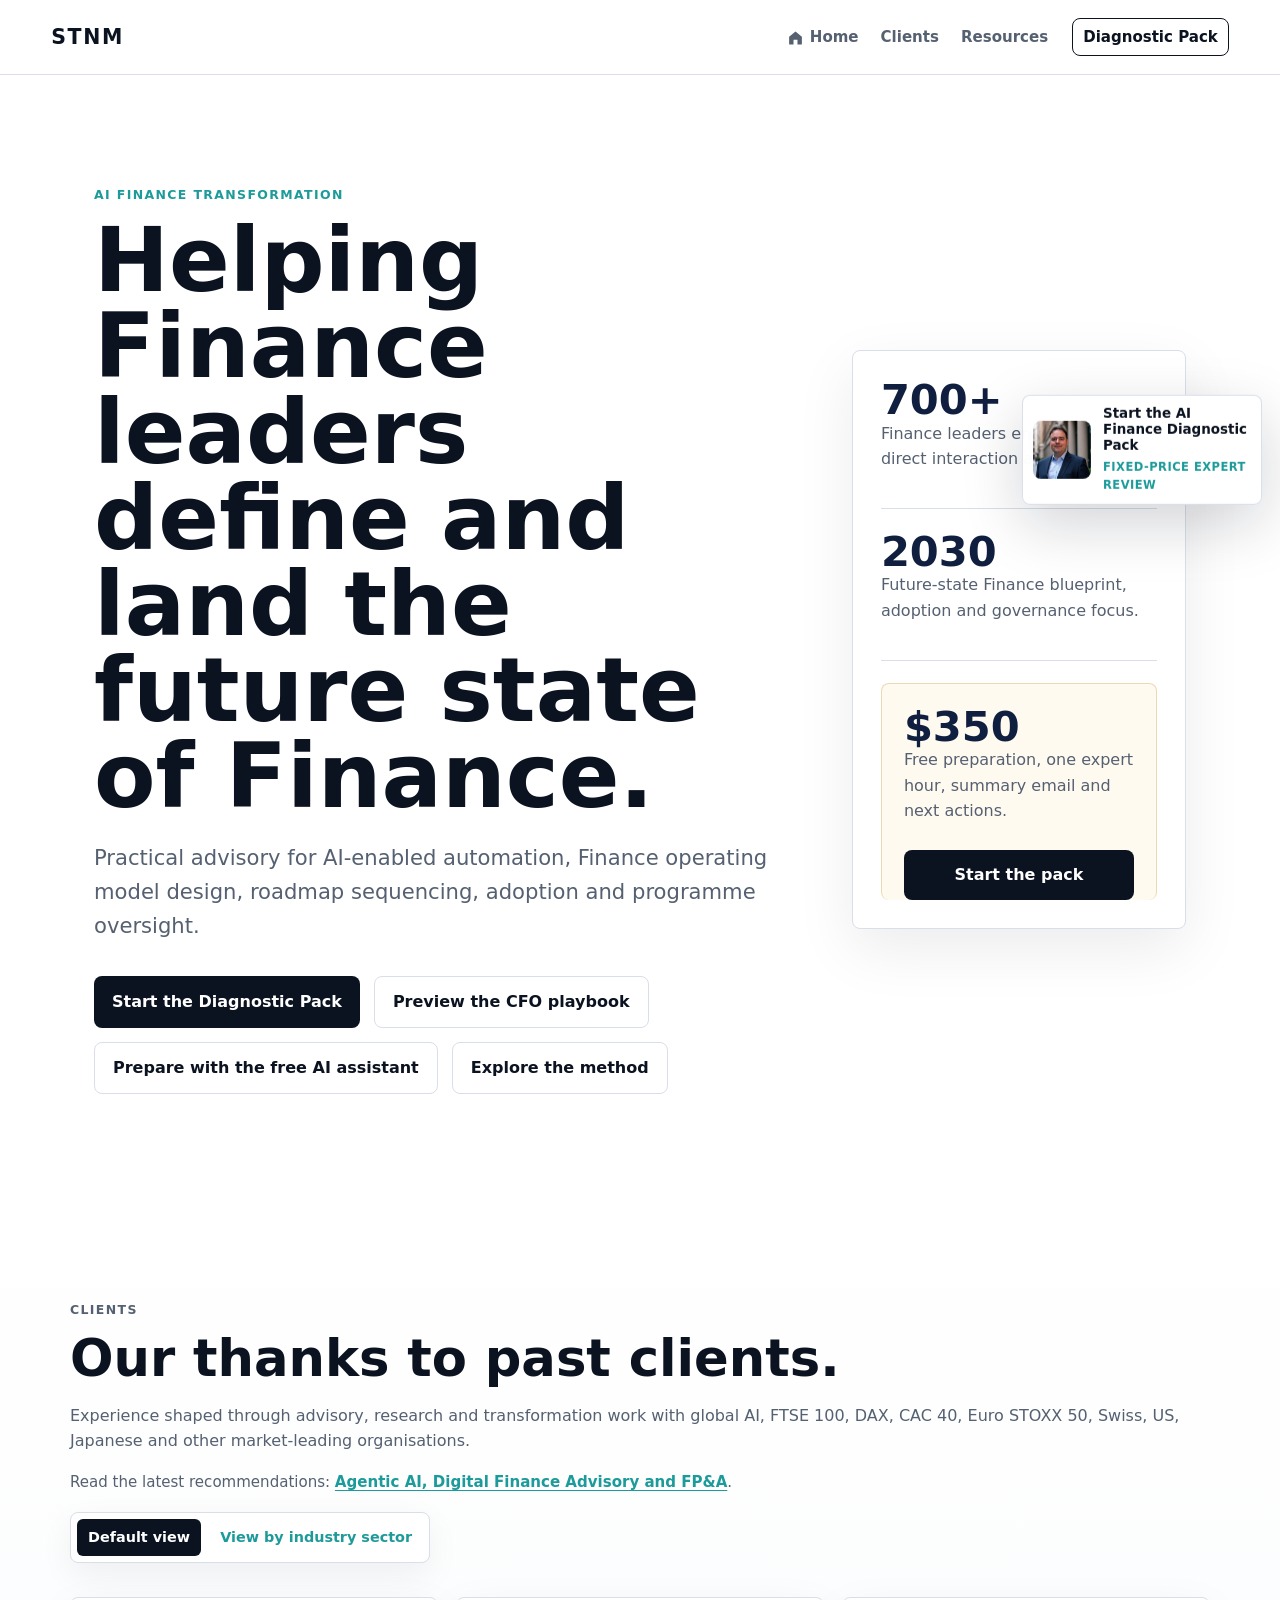
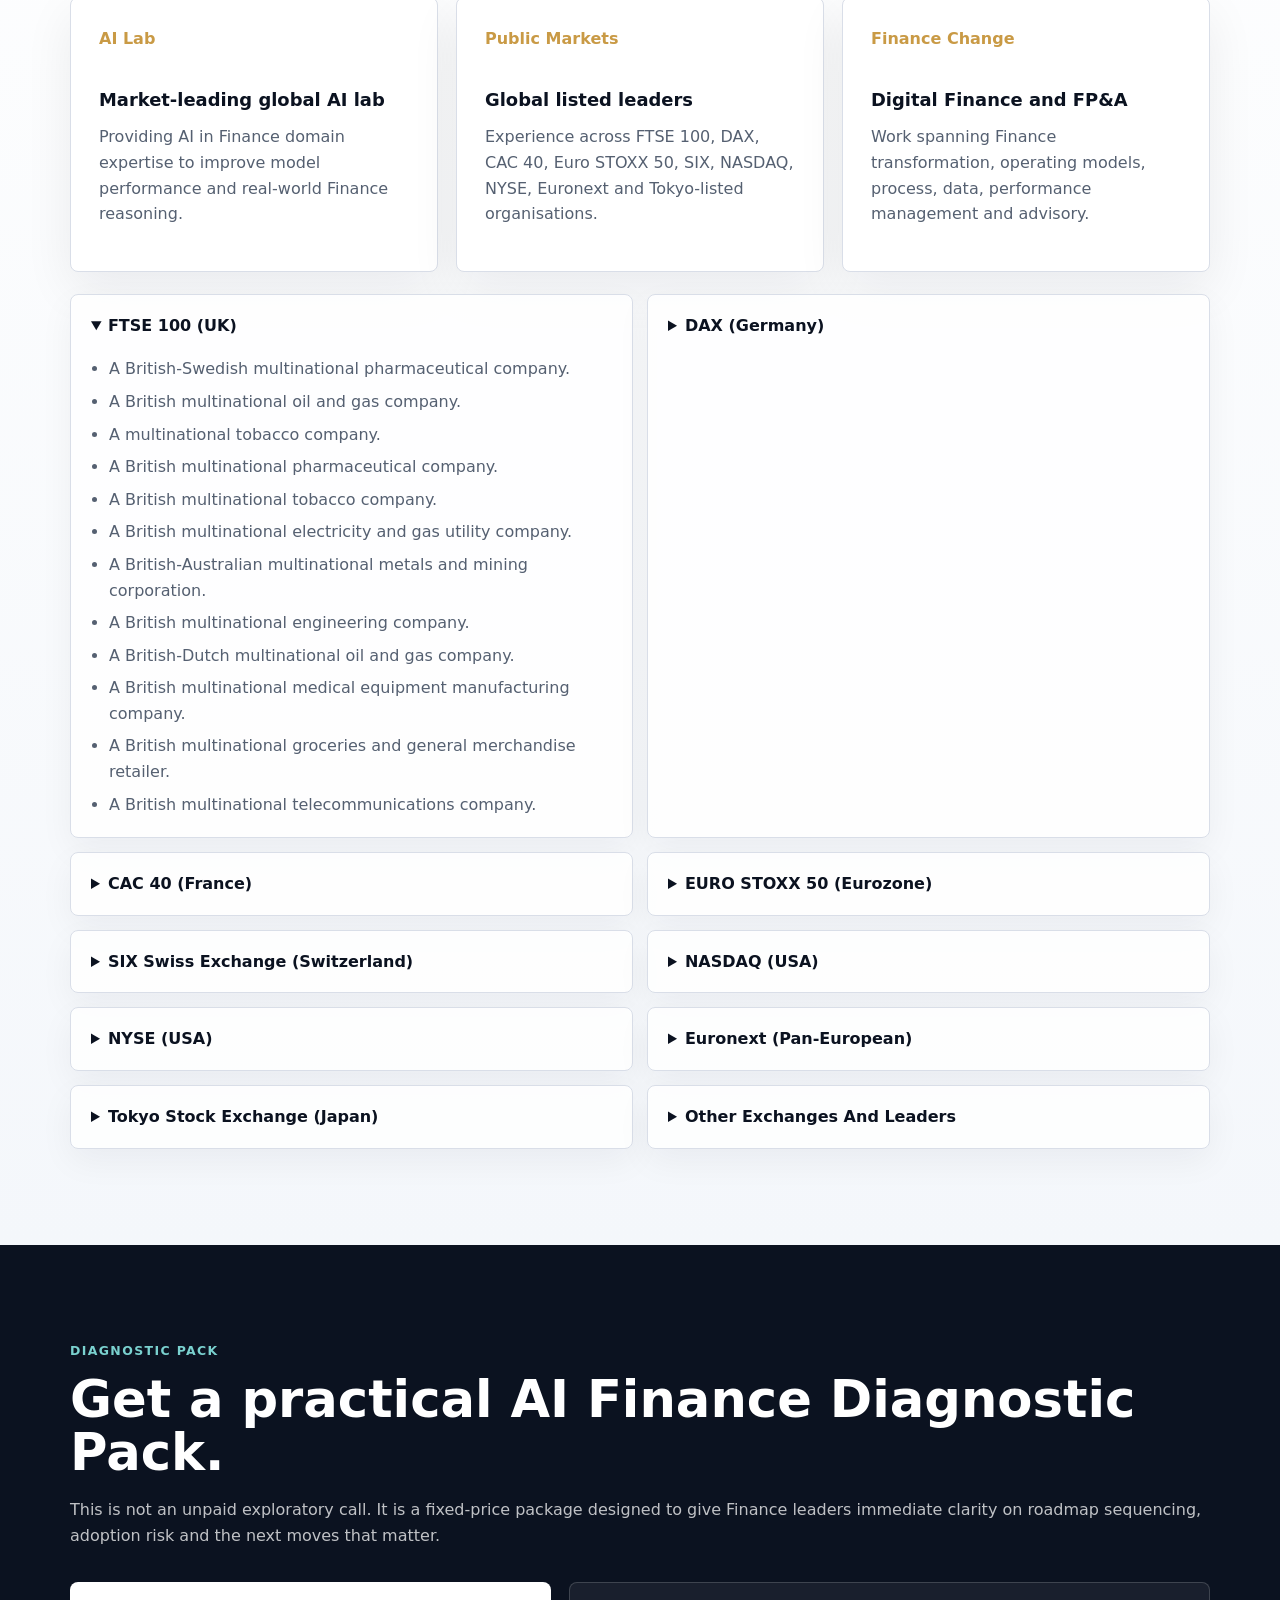
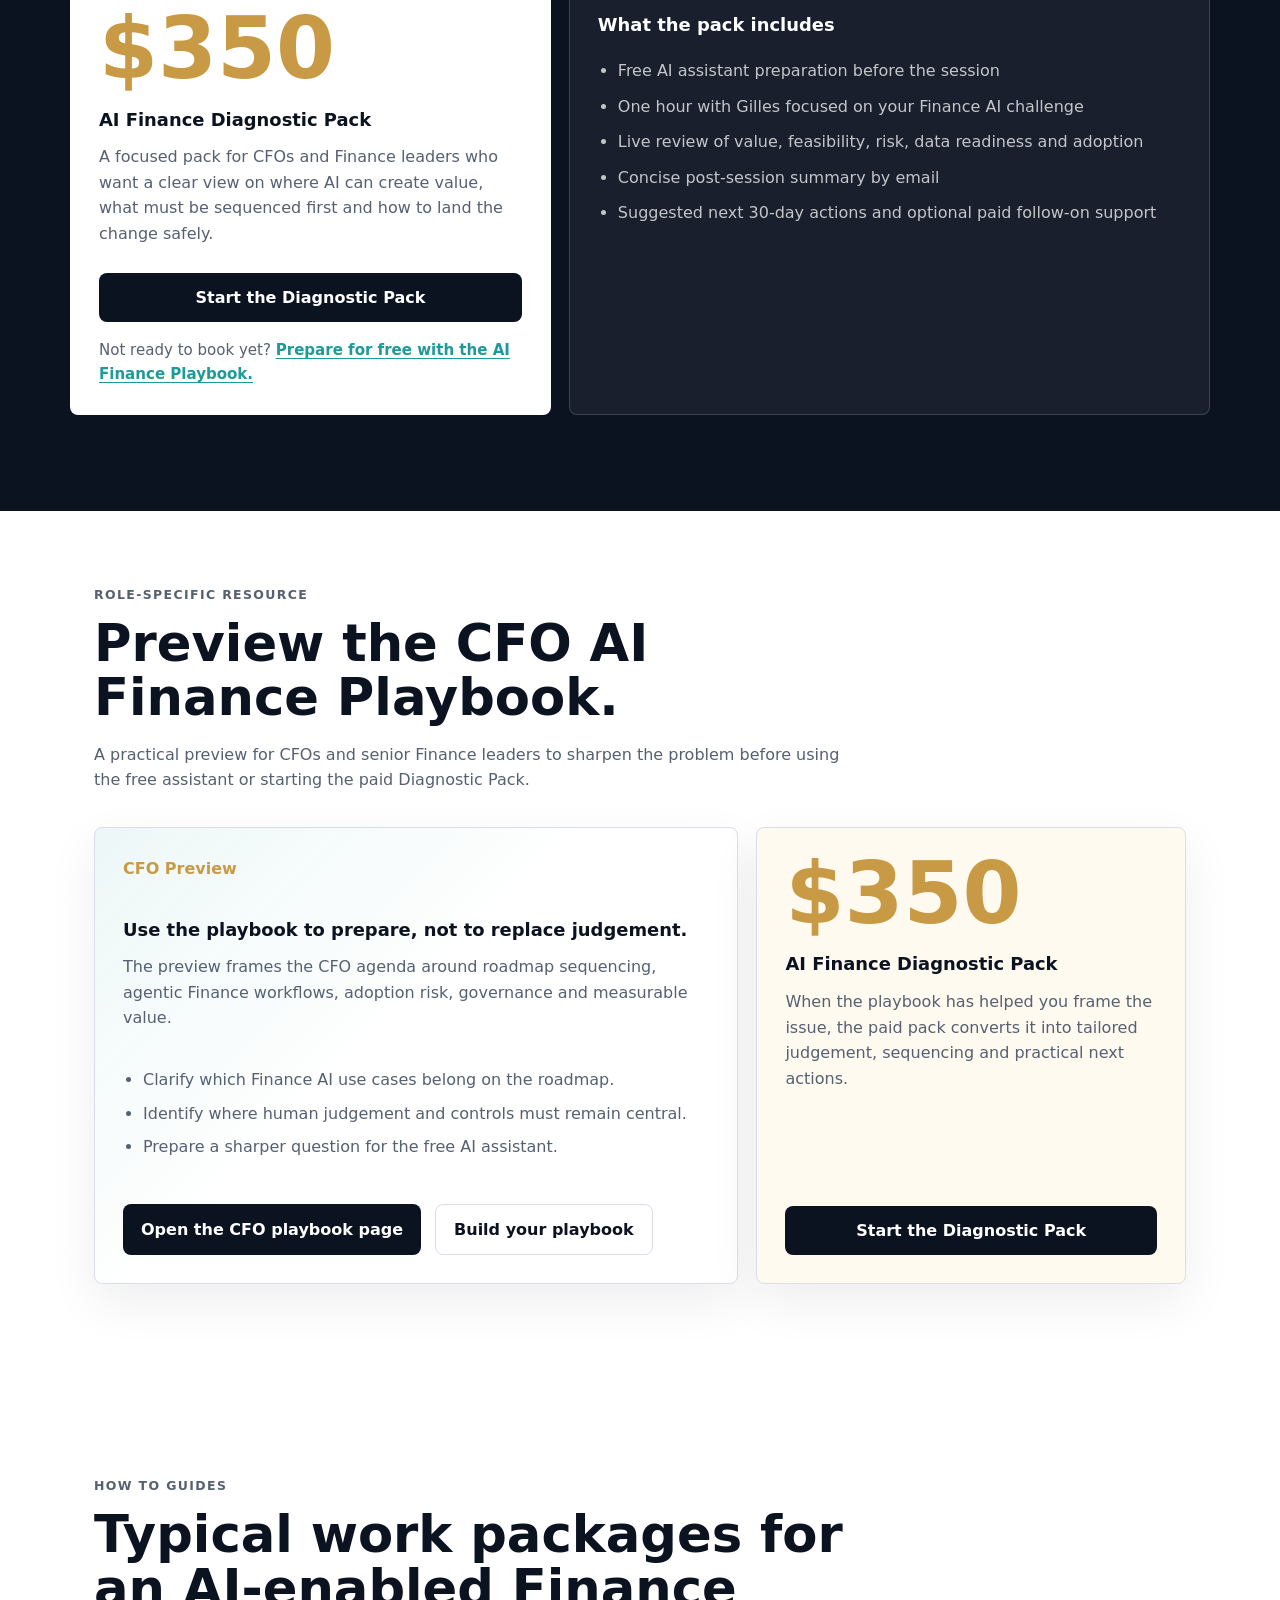
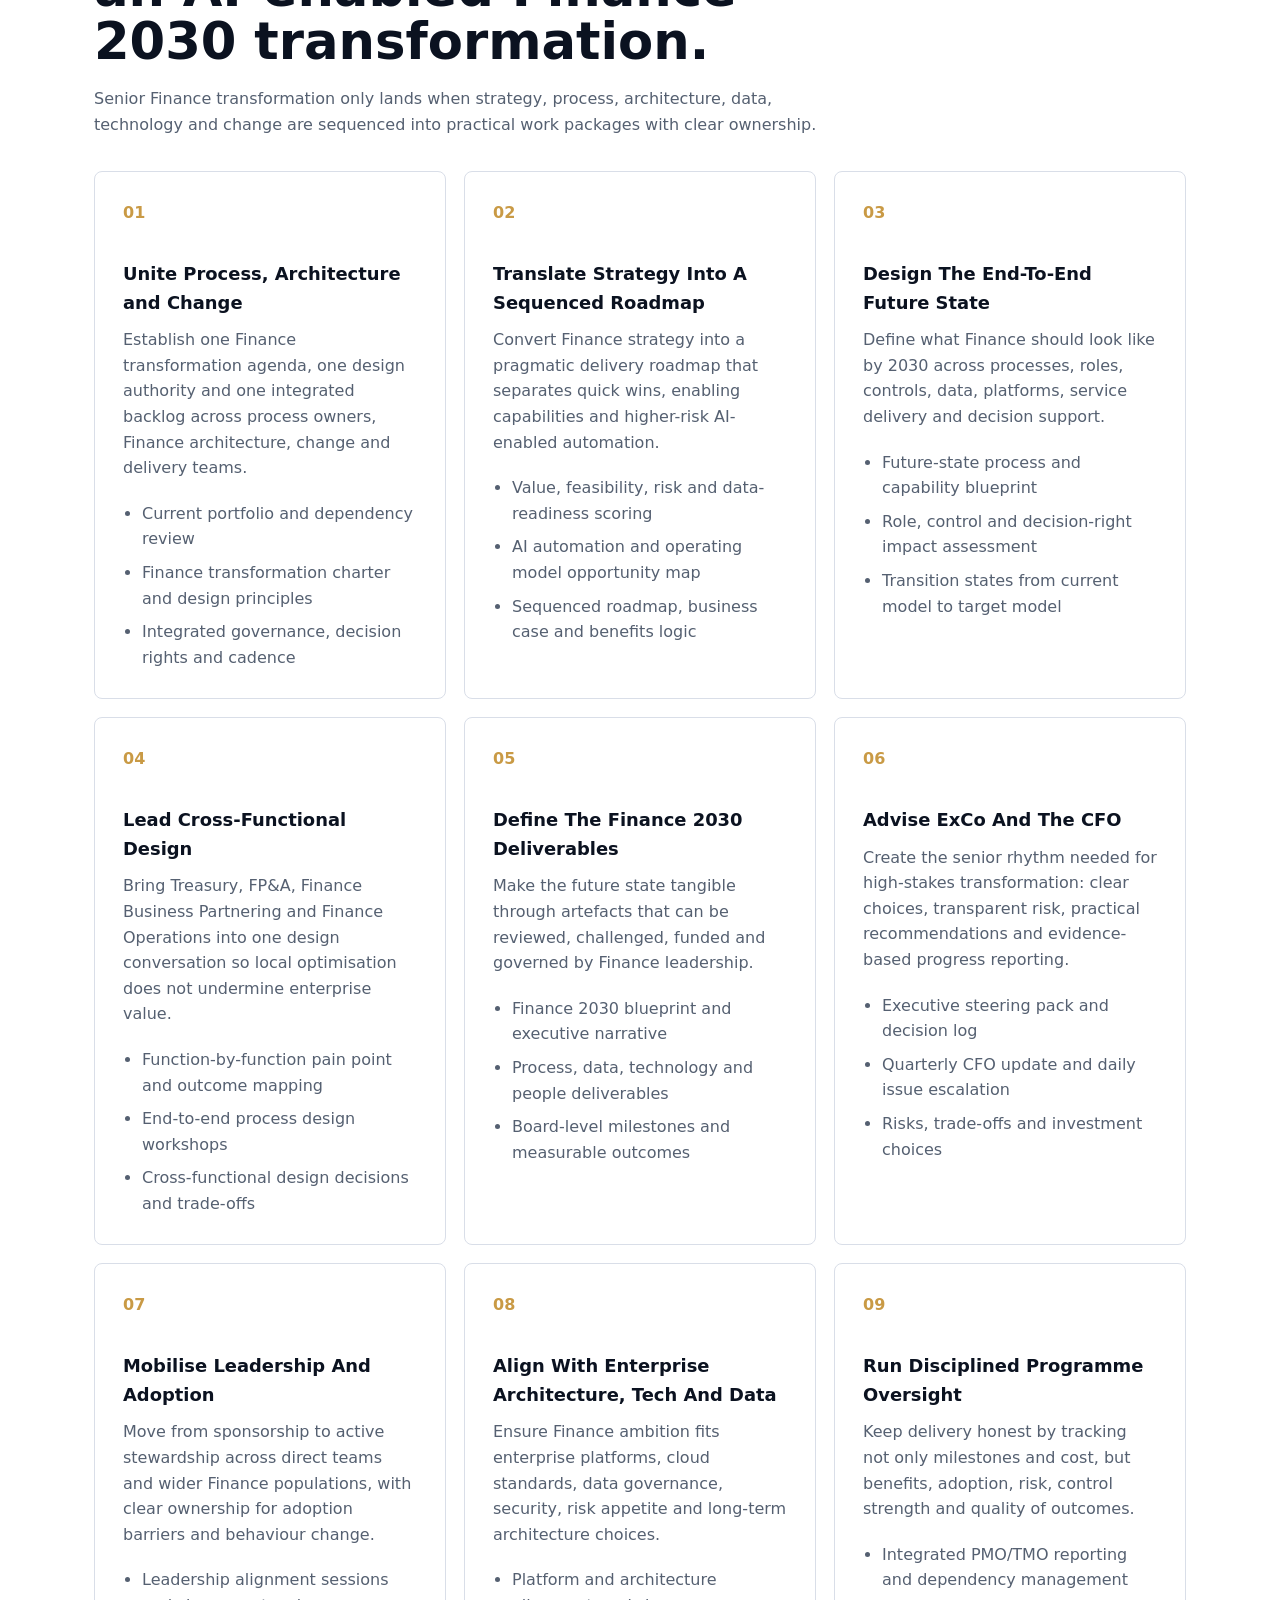
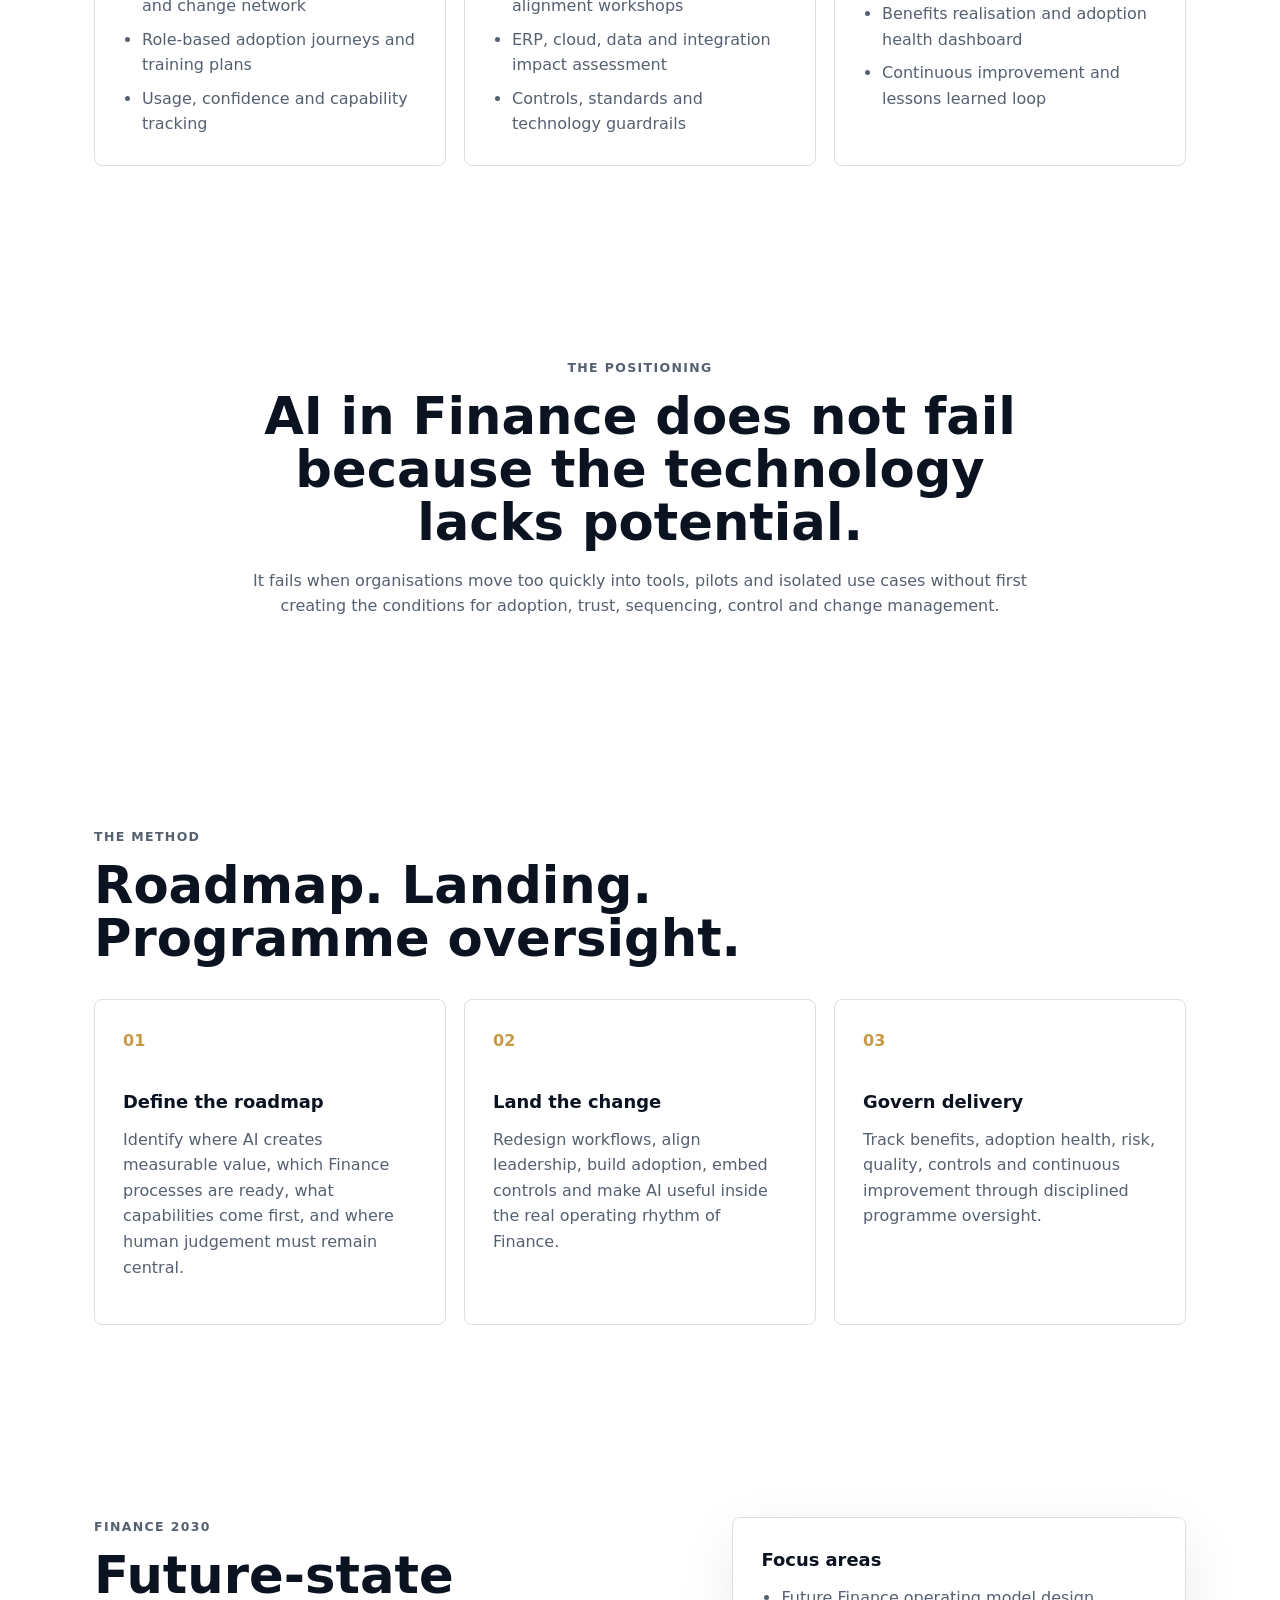
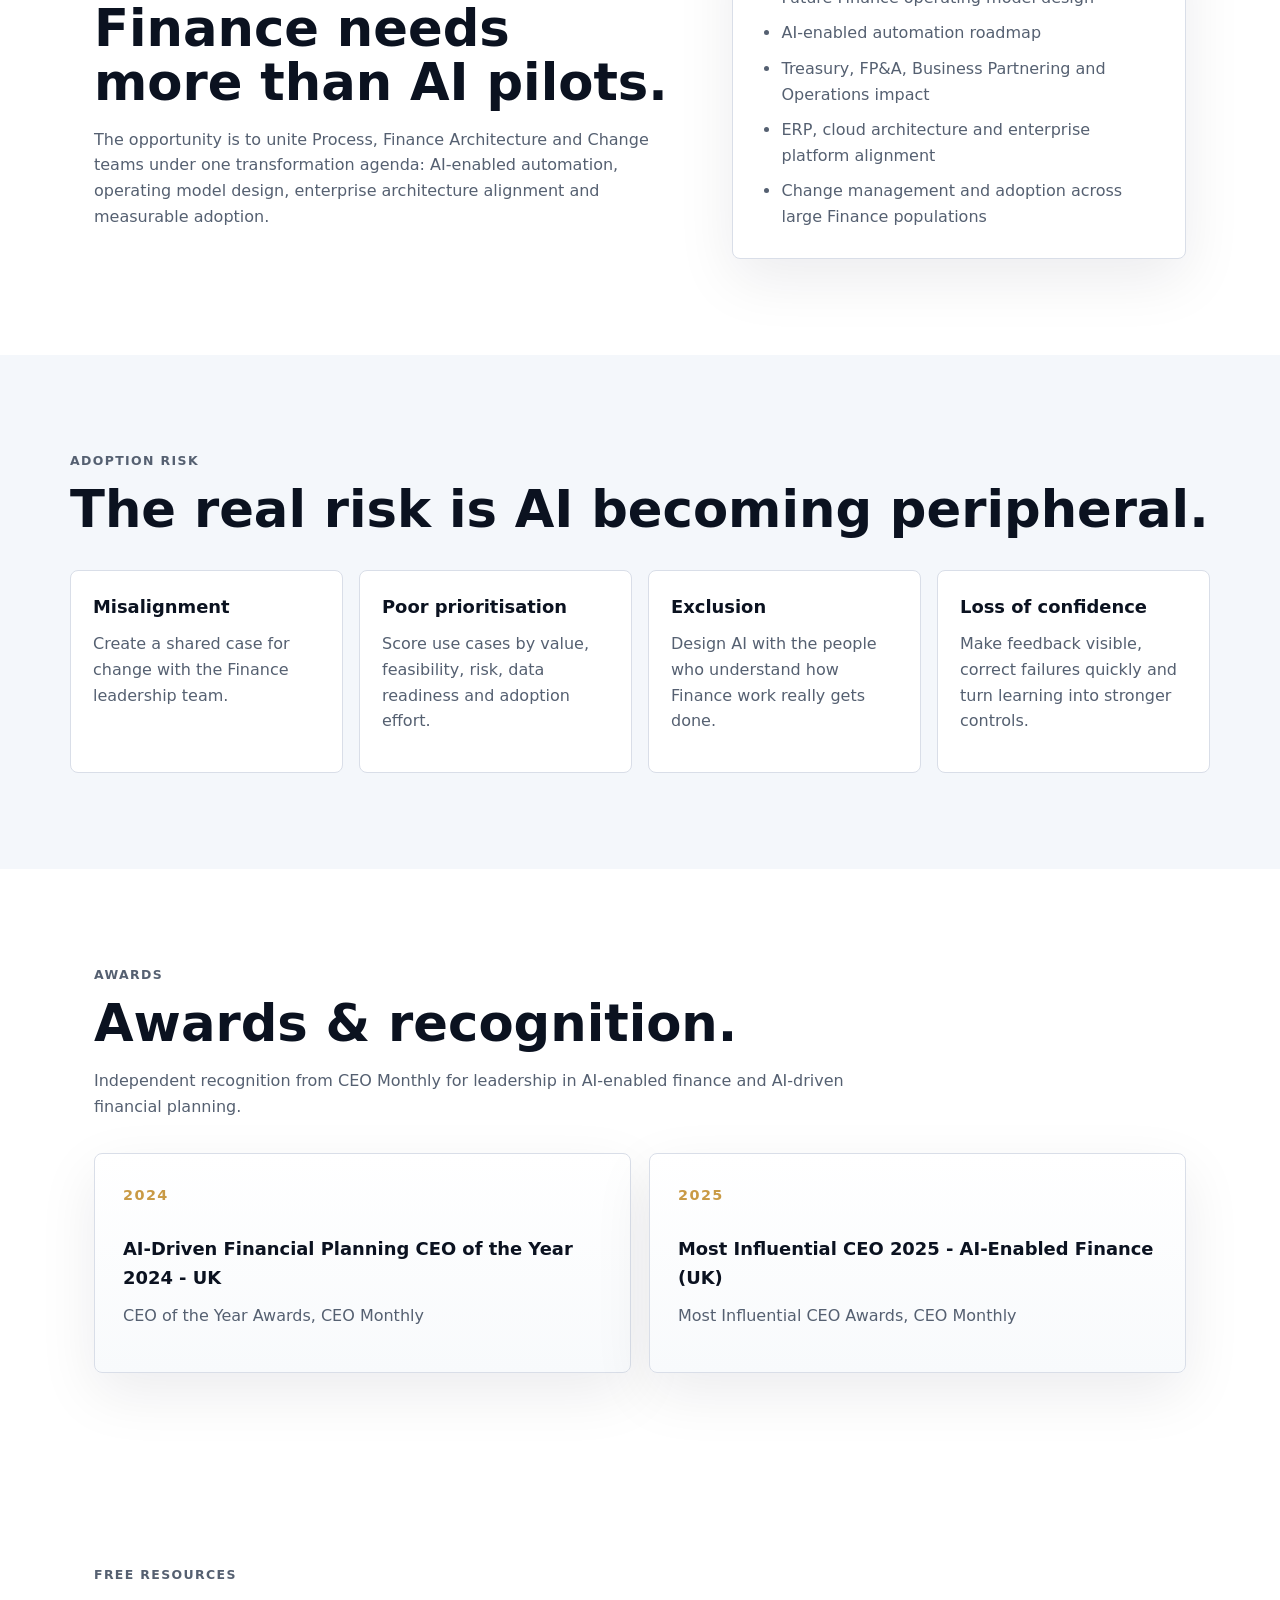
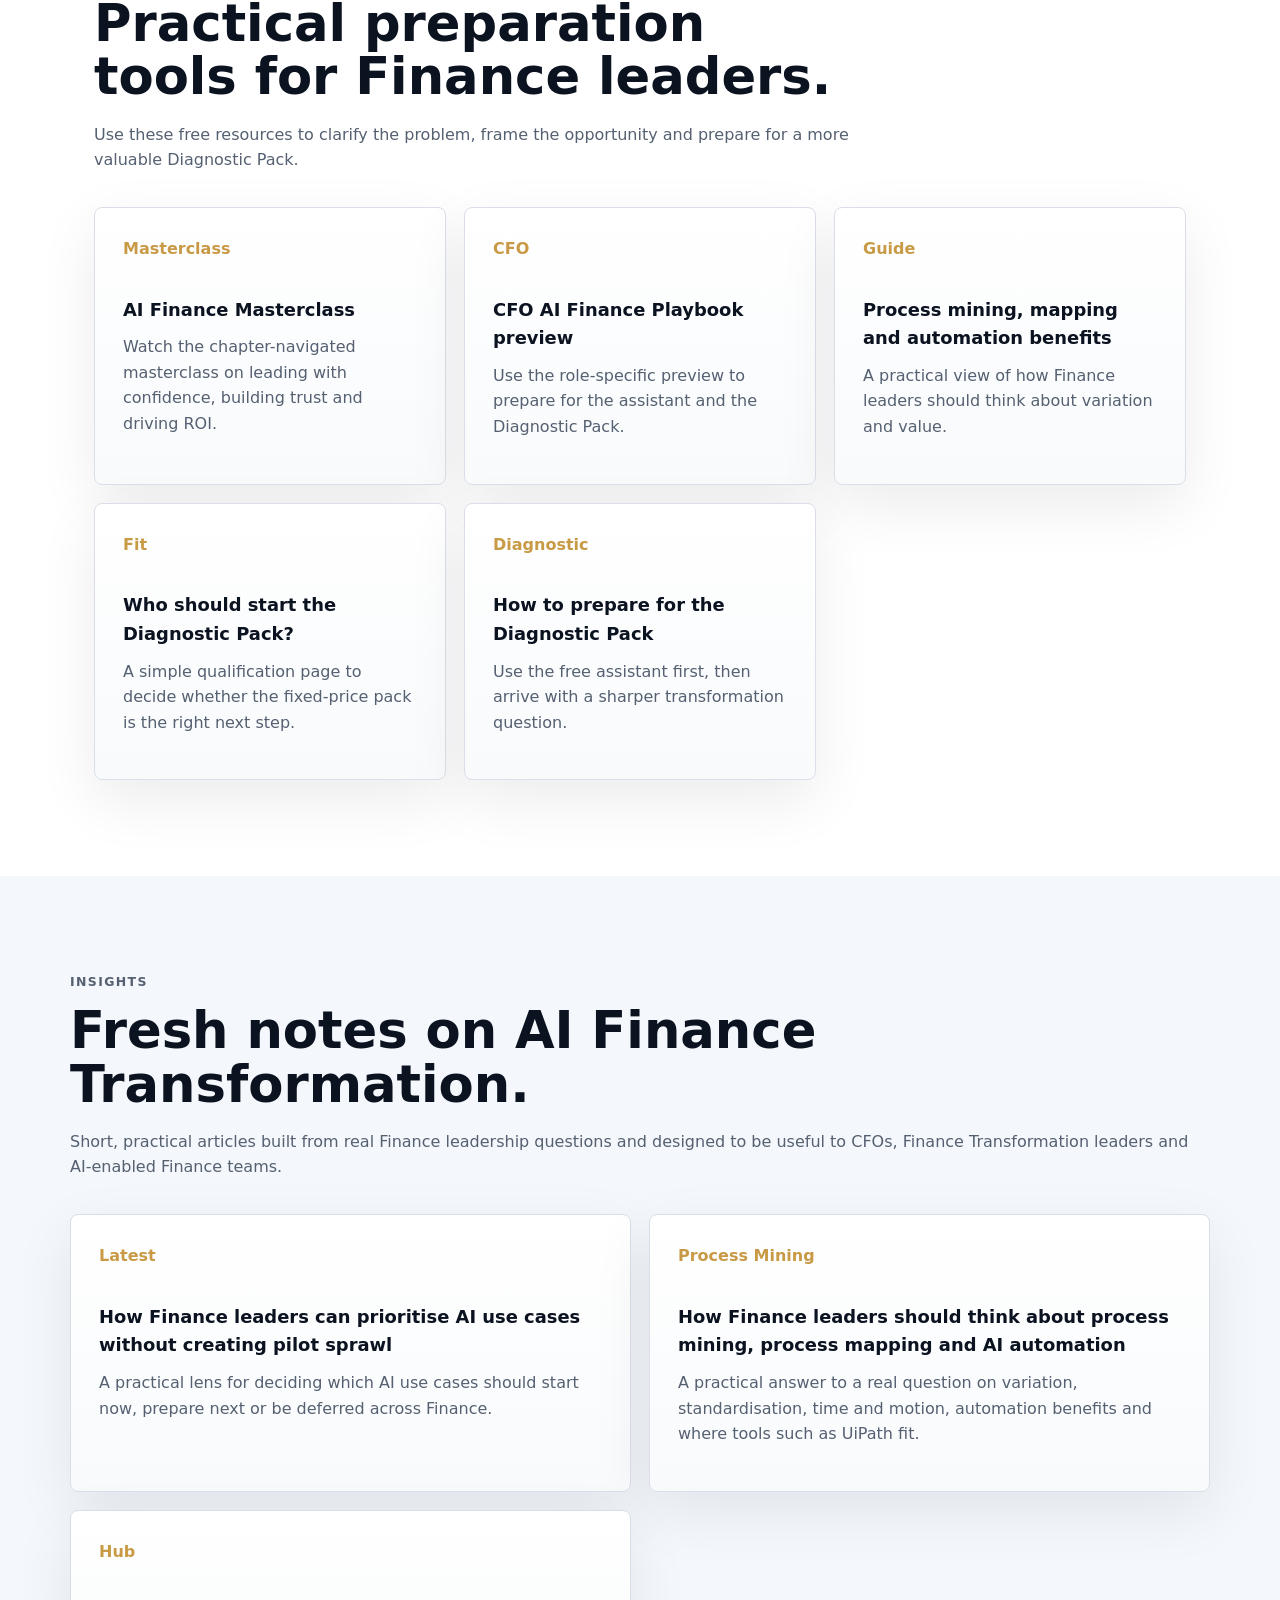
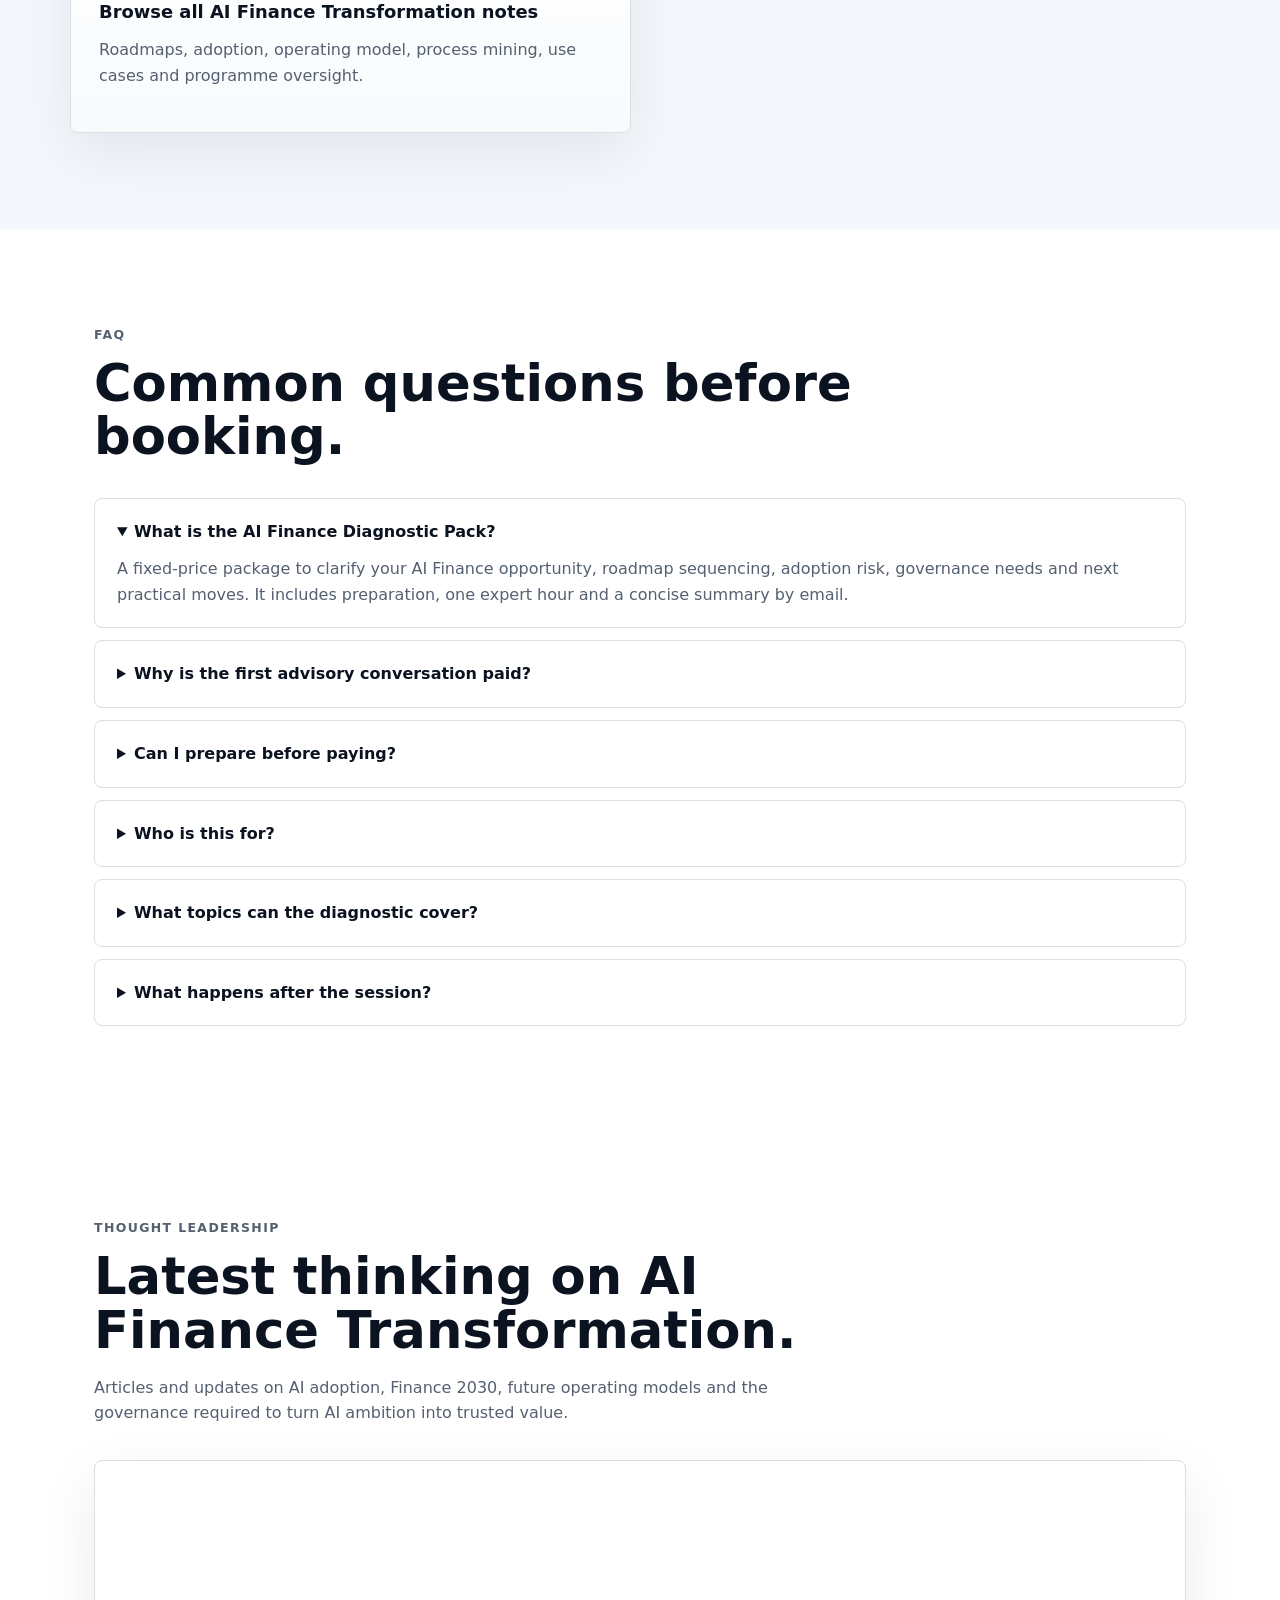
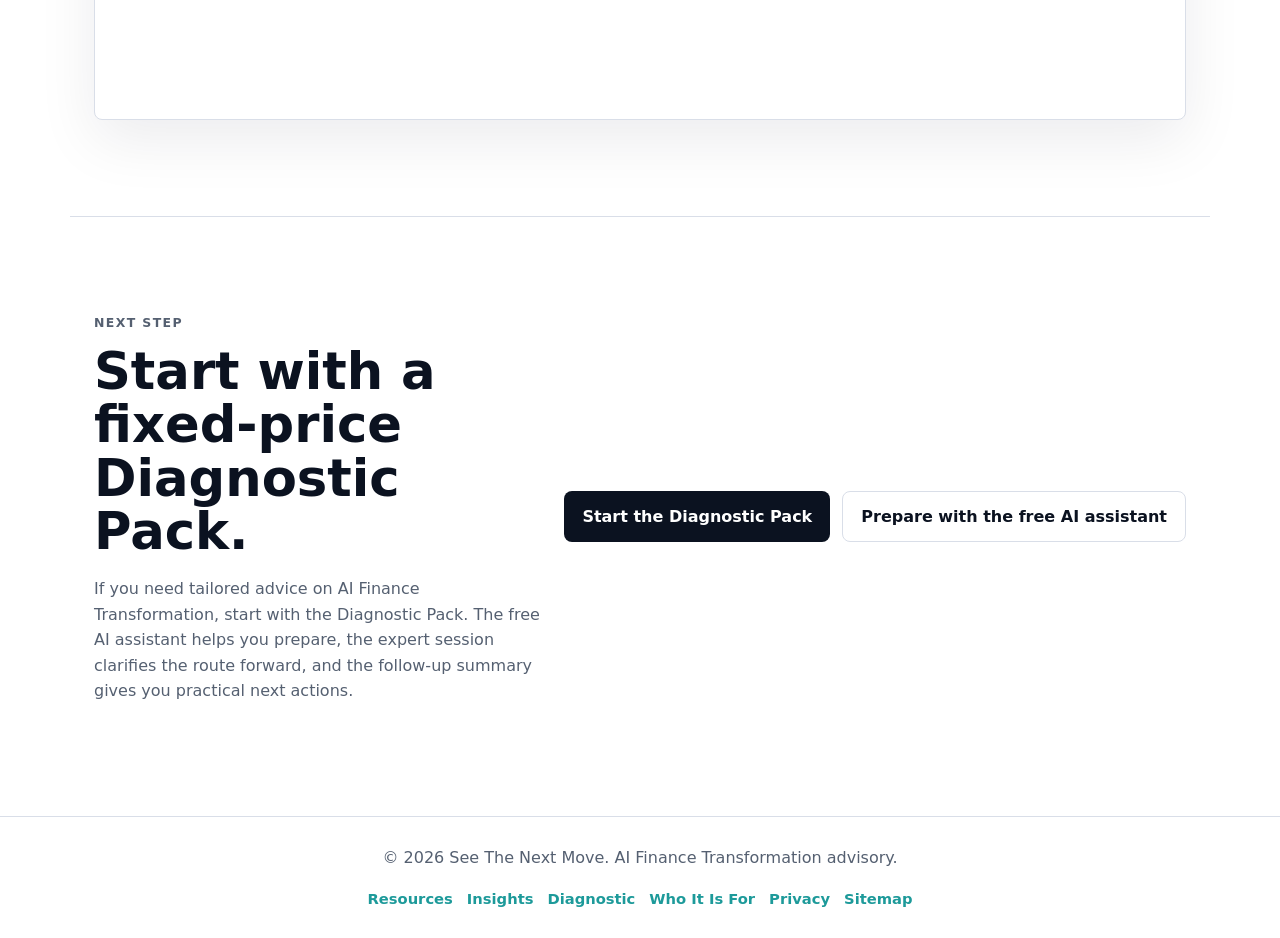
==== commit 7bbd7847: "Tighten named client anonymisation on homepage" ====
--- a/index.html
+++ b/index.html
@@ -228,7 +228,7 @@
             <summary>DAX (Germany)</summary>
             <ul>
               <li>A German multinational chemical company.</li>
-              <li>Bayer - a German multinational pharmaceutical and life sciences company.</li>
+              <li>A German multinational pharmaceutical and life sciences company.</li>
               <li>A German telecommunications company.</li>
               <li>A German company specialising in medical equipment for renal and other chronic conditions.</li>
             </ul>
@@ -279,7 +279,7 @@
             <summary>NYSE (USA)</summary>
             <ul>
               <li>An American multinational beverage corporation.</li>
-              <li>A division of General Electric that produces power generation and distribution equipment.</li>
+              <li>A division of an American industrial group producing power generation and distribution equipment.</li>
               <li>An American multinational pharmaceutical corporation.</li>
             </ul>
           </details>
@@ -670,9 +670,9 @@
         </div>
         <div class="resource-grid">
           <a class="resource-card" href="resources.html">
-            <span class="step">Checklist</span>
-            <h3>AI Finance Transformation Readiness Checklist</h3>
-            <p>Assess roadmap, data, controls, adoption and programme oversight readiness.</p>
+            <span class="step">Masterclass</span>
+            <h3>AI Finance Masterclass</h3>
+            <p>Watch the chapter-navigated masterclass on leading with confidence, building trust and driving ROI.</p>
           </a>
           <a class="resource-card" href="cfo-ai-finance-playbook.html">
             <span class="step">CFO</span>
--- a/styles.css
+++ b/styles.css
@@ -374,6 +374,43 @@
   text-underline-offset: 3px;
 }
 
+.view-switch {
+  display: inline-flex;
+  flex-wrap: wrap;
+  gap: 8px;
+  align-items: center;
+  margin-top: 18px;
+  padding: 6px;
+  border: 1px solid var(--line);
+  border-radius: 8px;
+  background: #fff;
+  box-shadow: 0 12px 34px rgba(11, 18, 32, 0.06);
+}
+
+.view-switch a,
+.view-switch-current {
+  display: inline-flex;
+  align-items: center;
+  min-height: 34px;
+  padding: 7px 11px;
+  border-radius: 6px;
+  font-size: 0.9rem;
+  font-weight: 850;
+}
+
+.view-switch a {
+  color: var(--teal);
+}
+
+.view-switch a:hover {
+  background: rgba(29, 154, 154, 0.09);
+}
+
+.view-switch-current {
+  color: #fff;
+  background: var(--ink);
+}
+
 .price {
   display: block;
   margin-bottom: 18px;
@@ -703,6 +740,10 @@
 
 .client-market-grid li + li {
   margin-top: 7px;
+}
+
+.sector-grid details {
+  background: #fff;
 }
 
 .awards-grid {
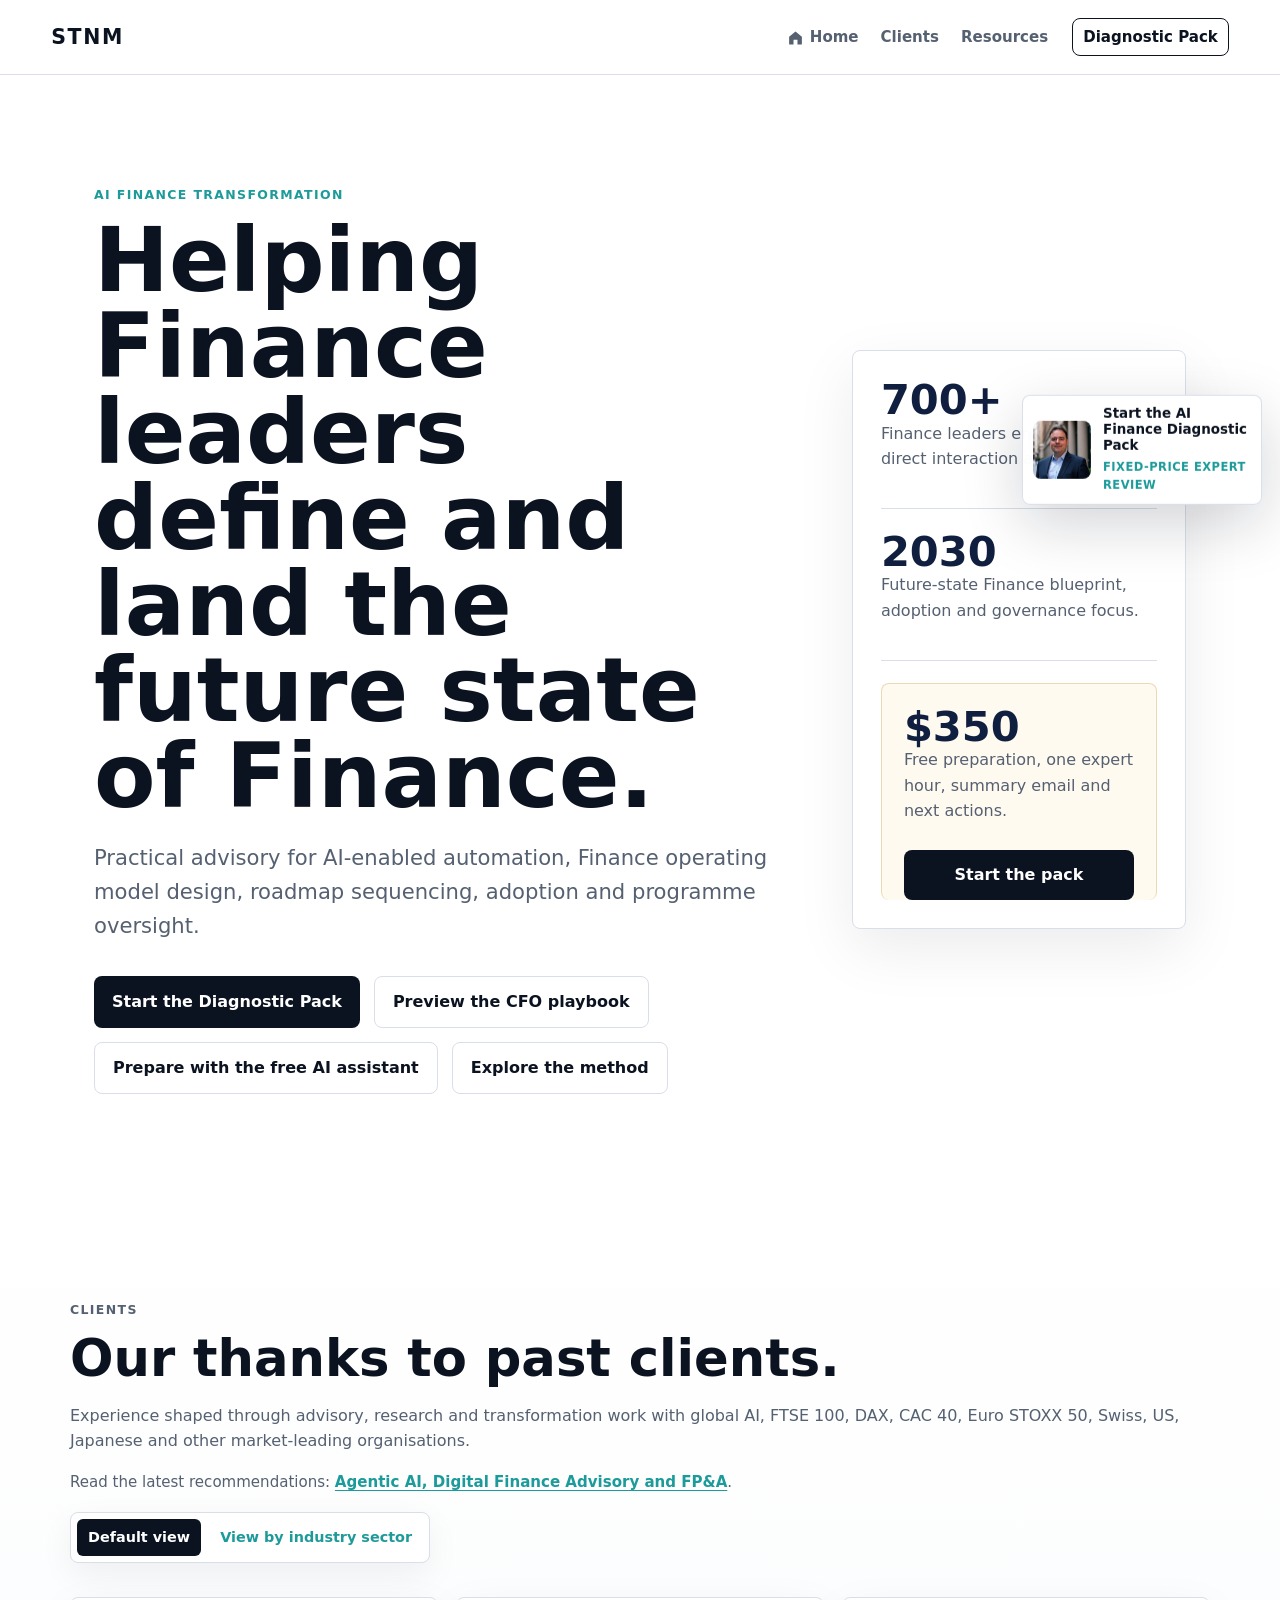
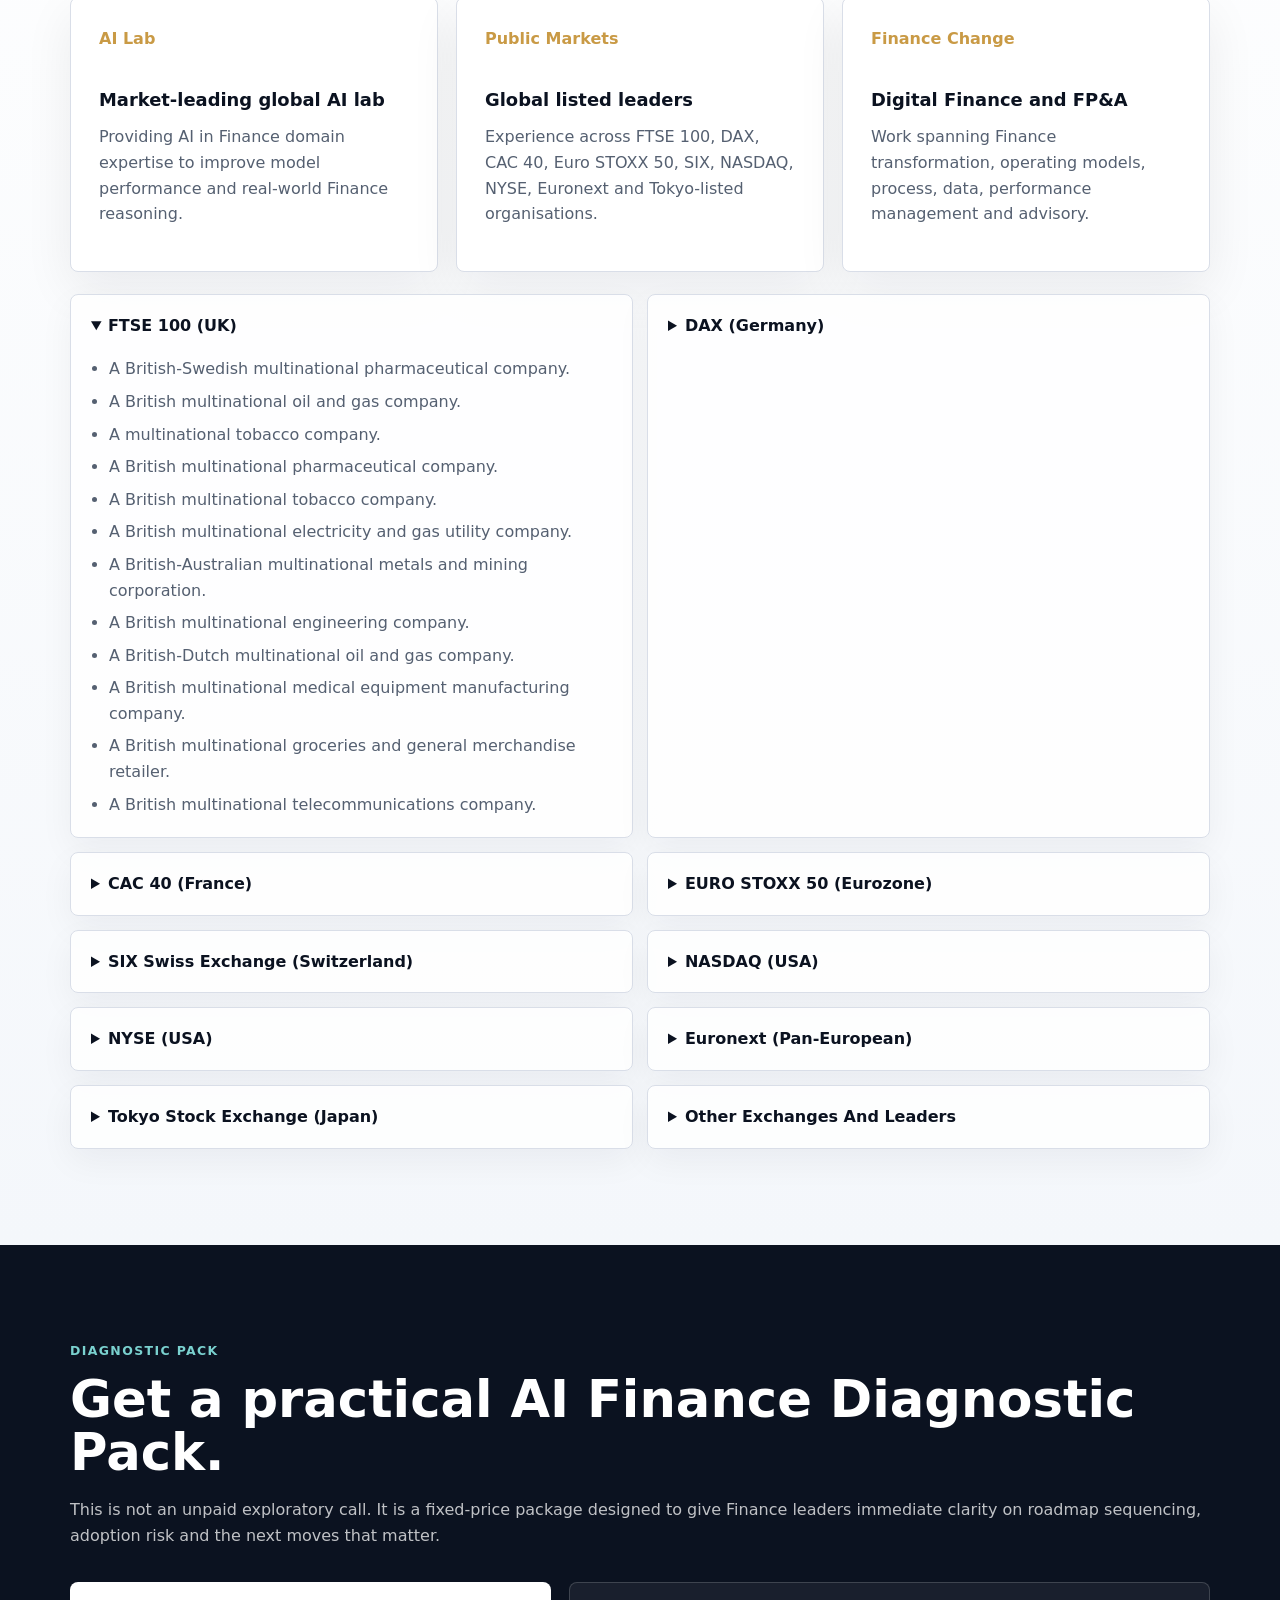
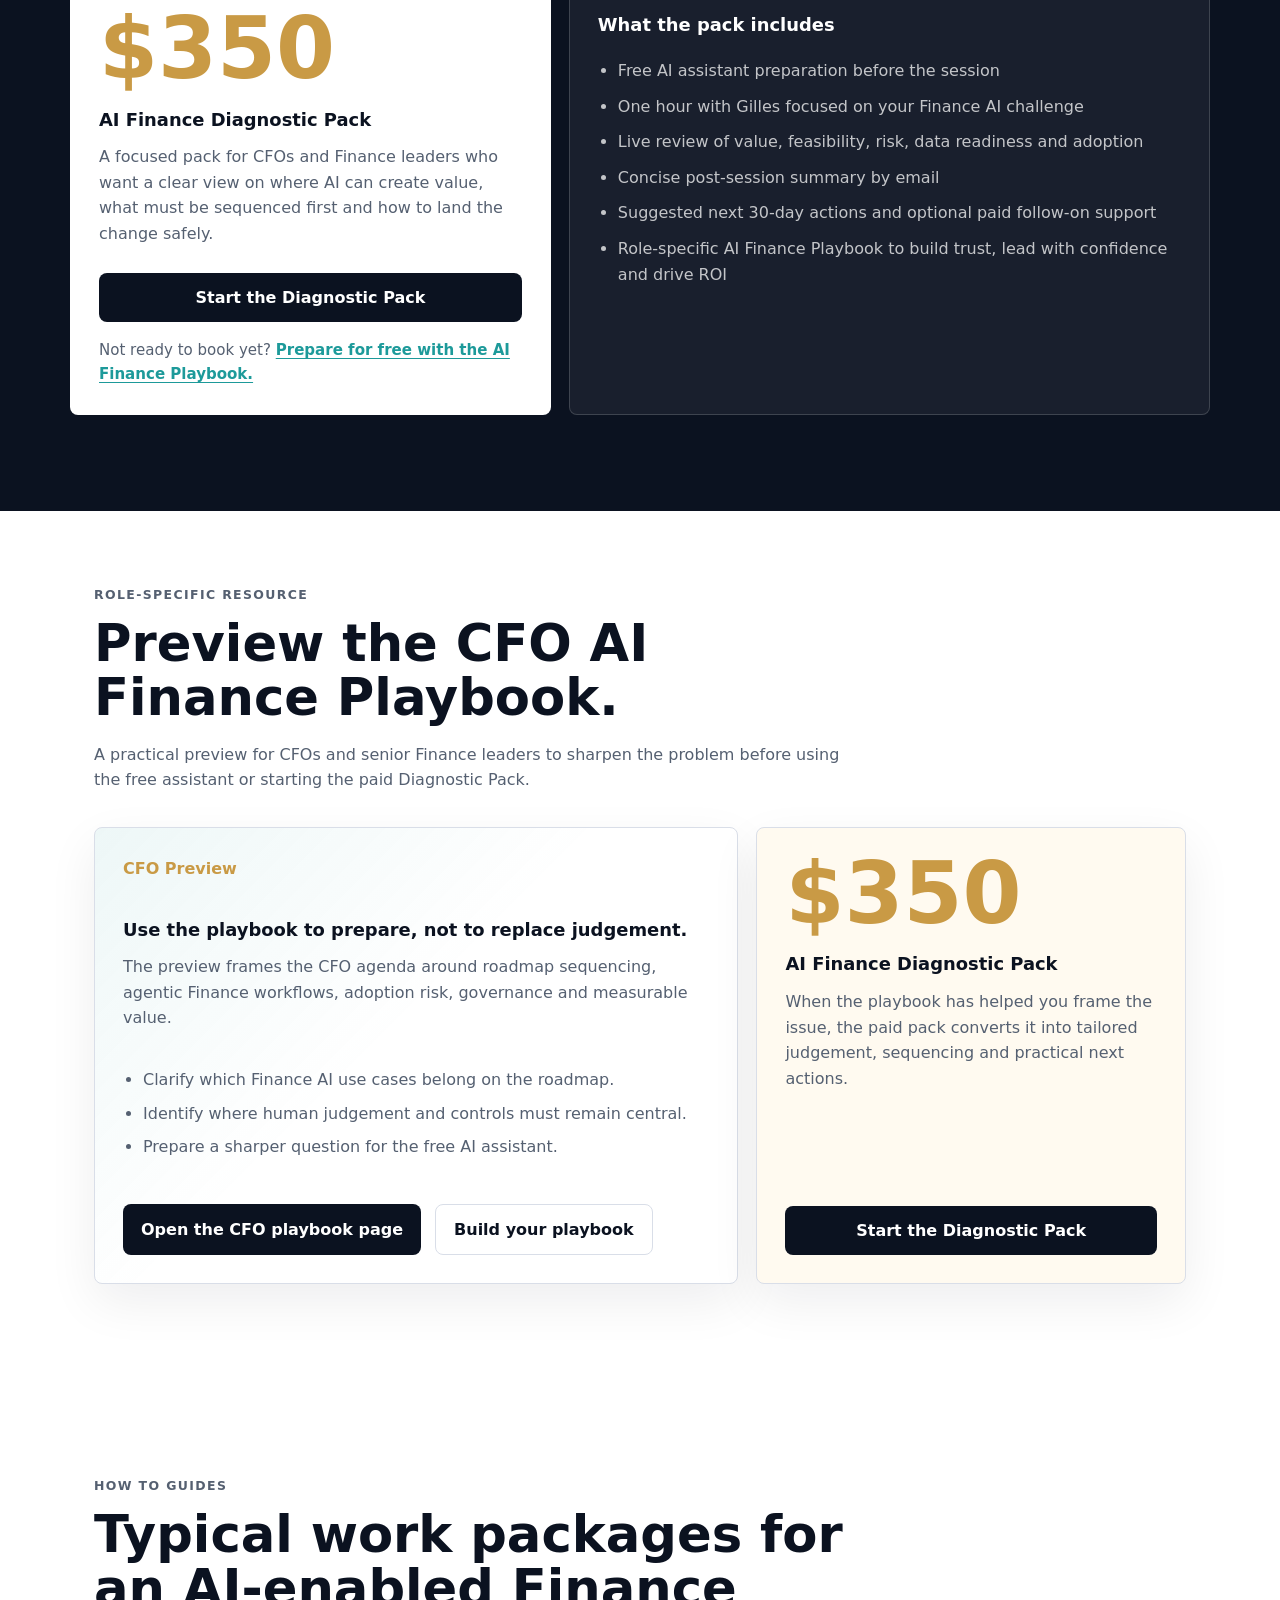
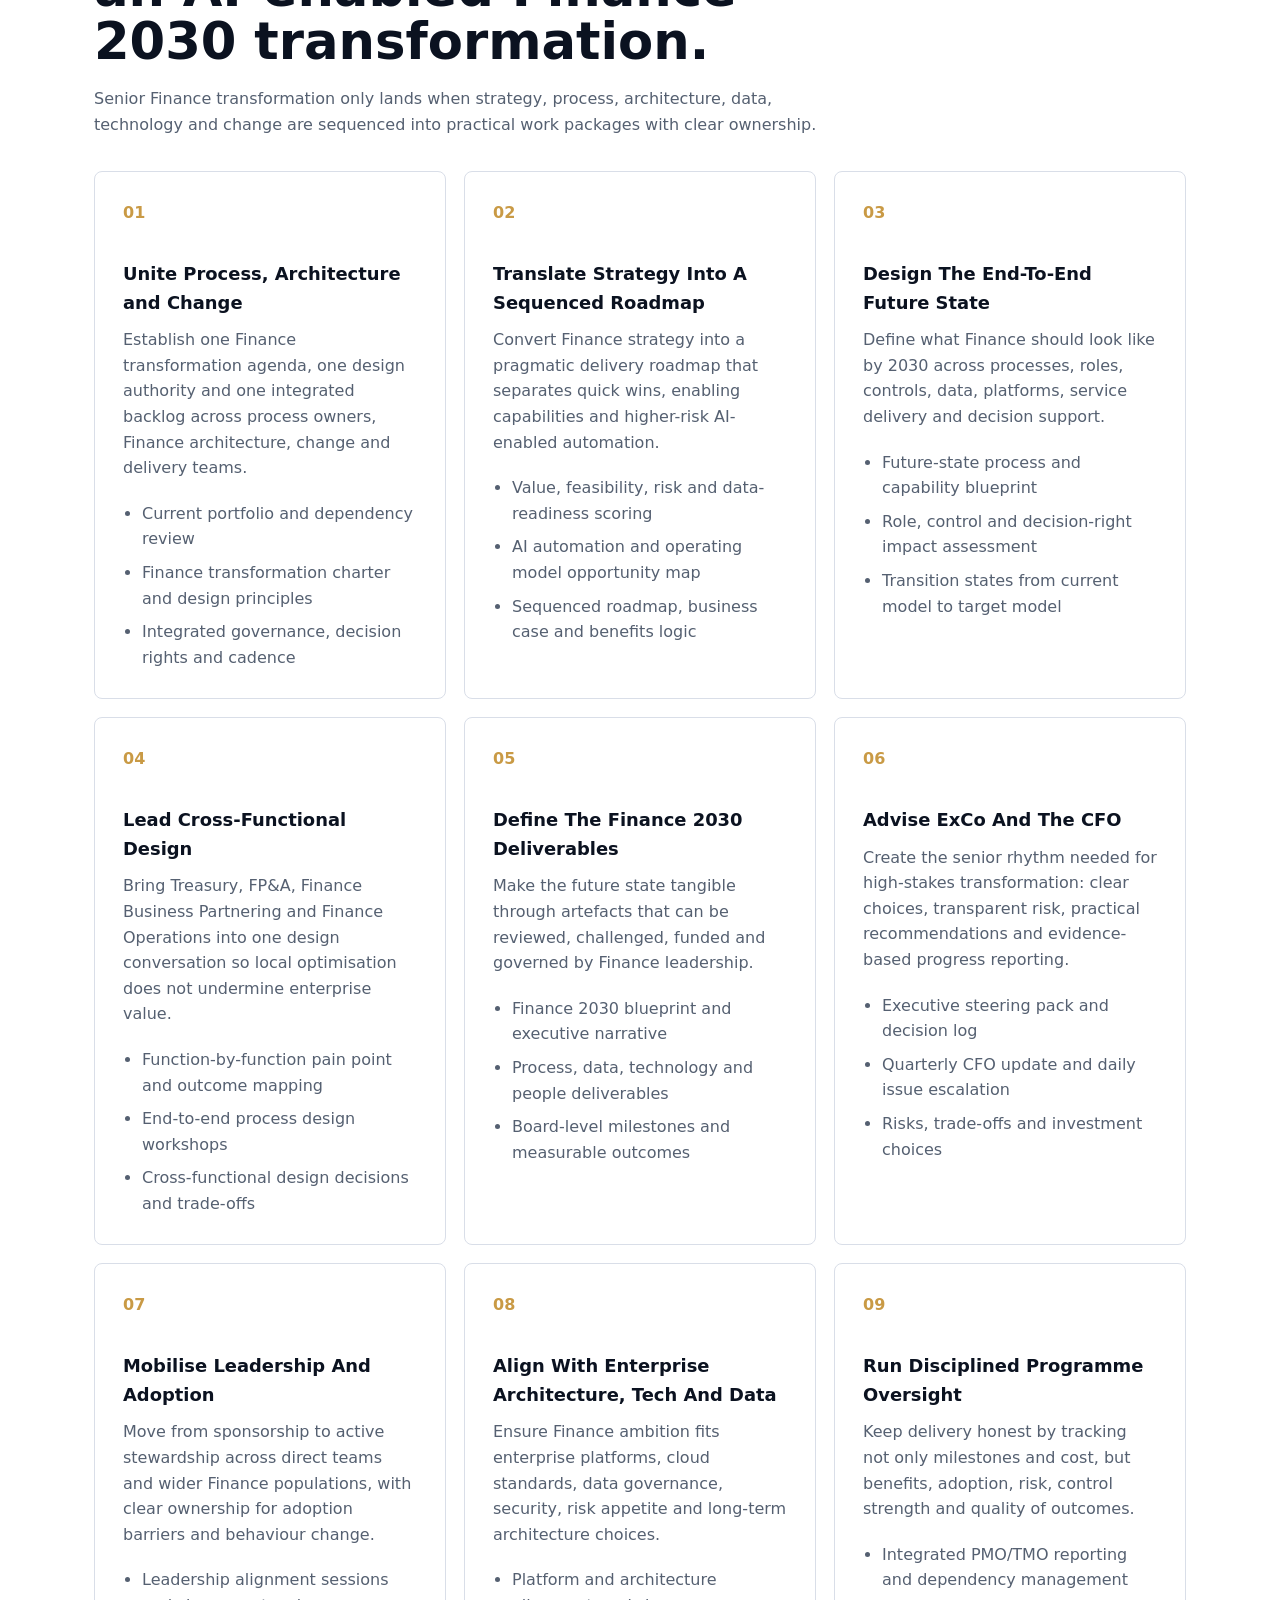
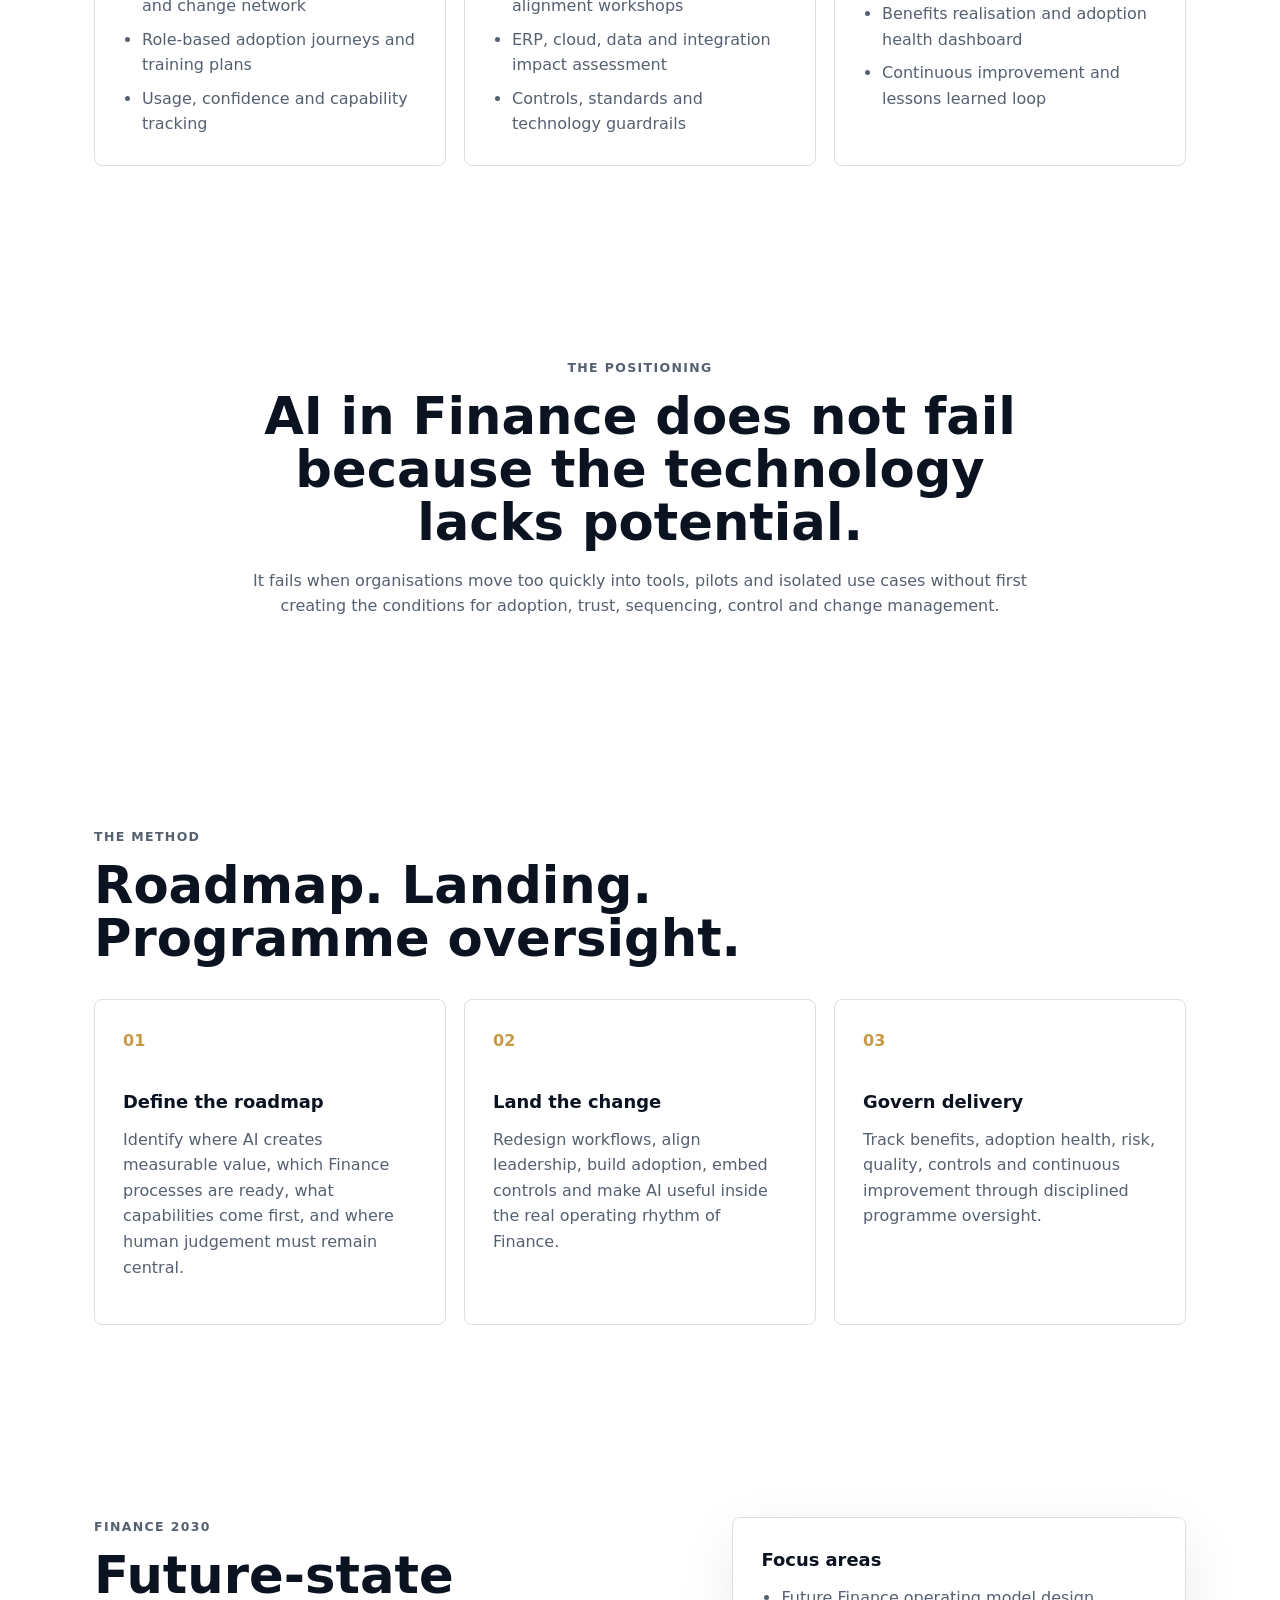
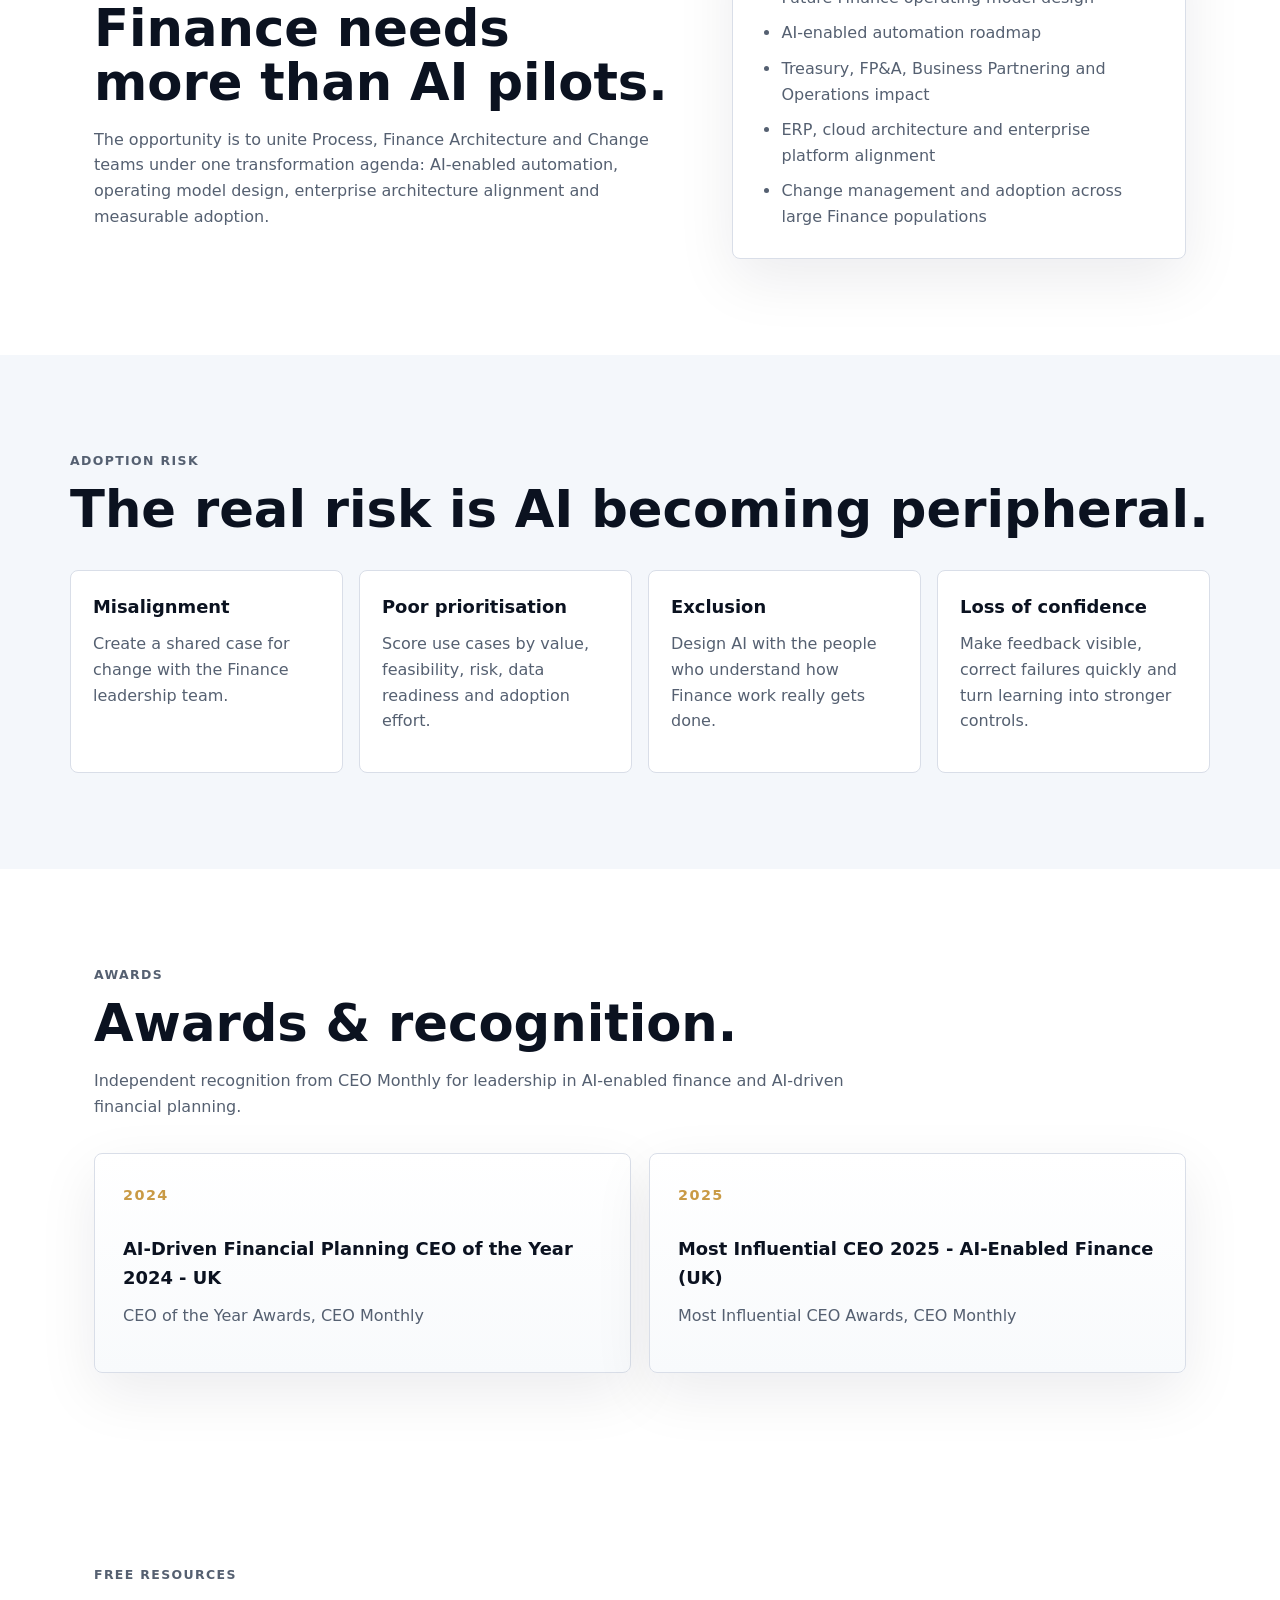
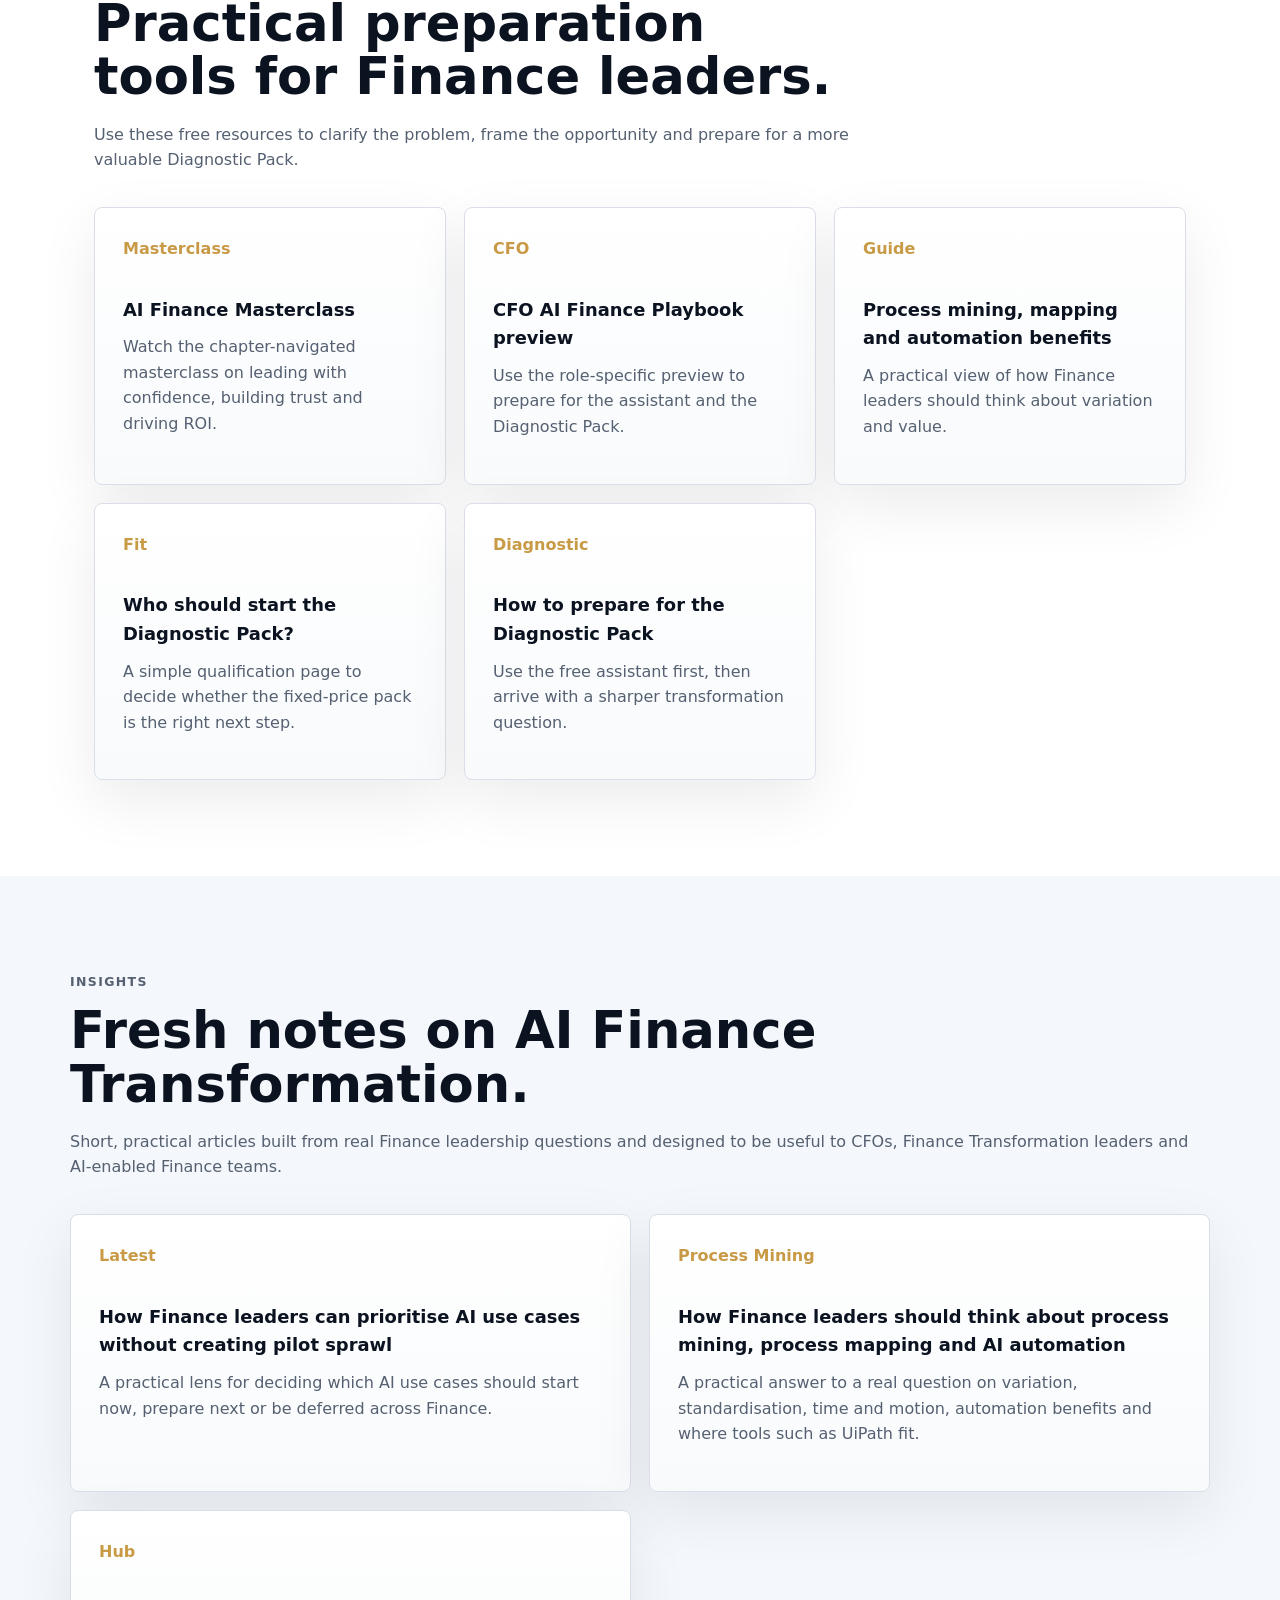
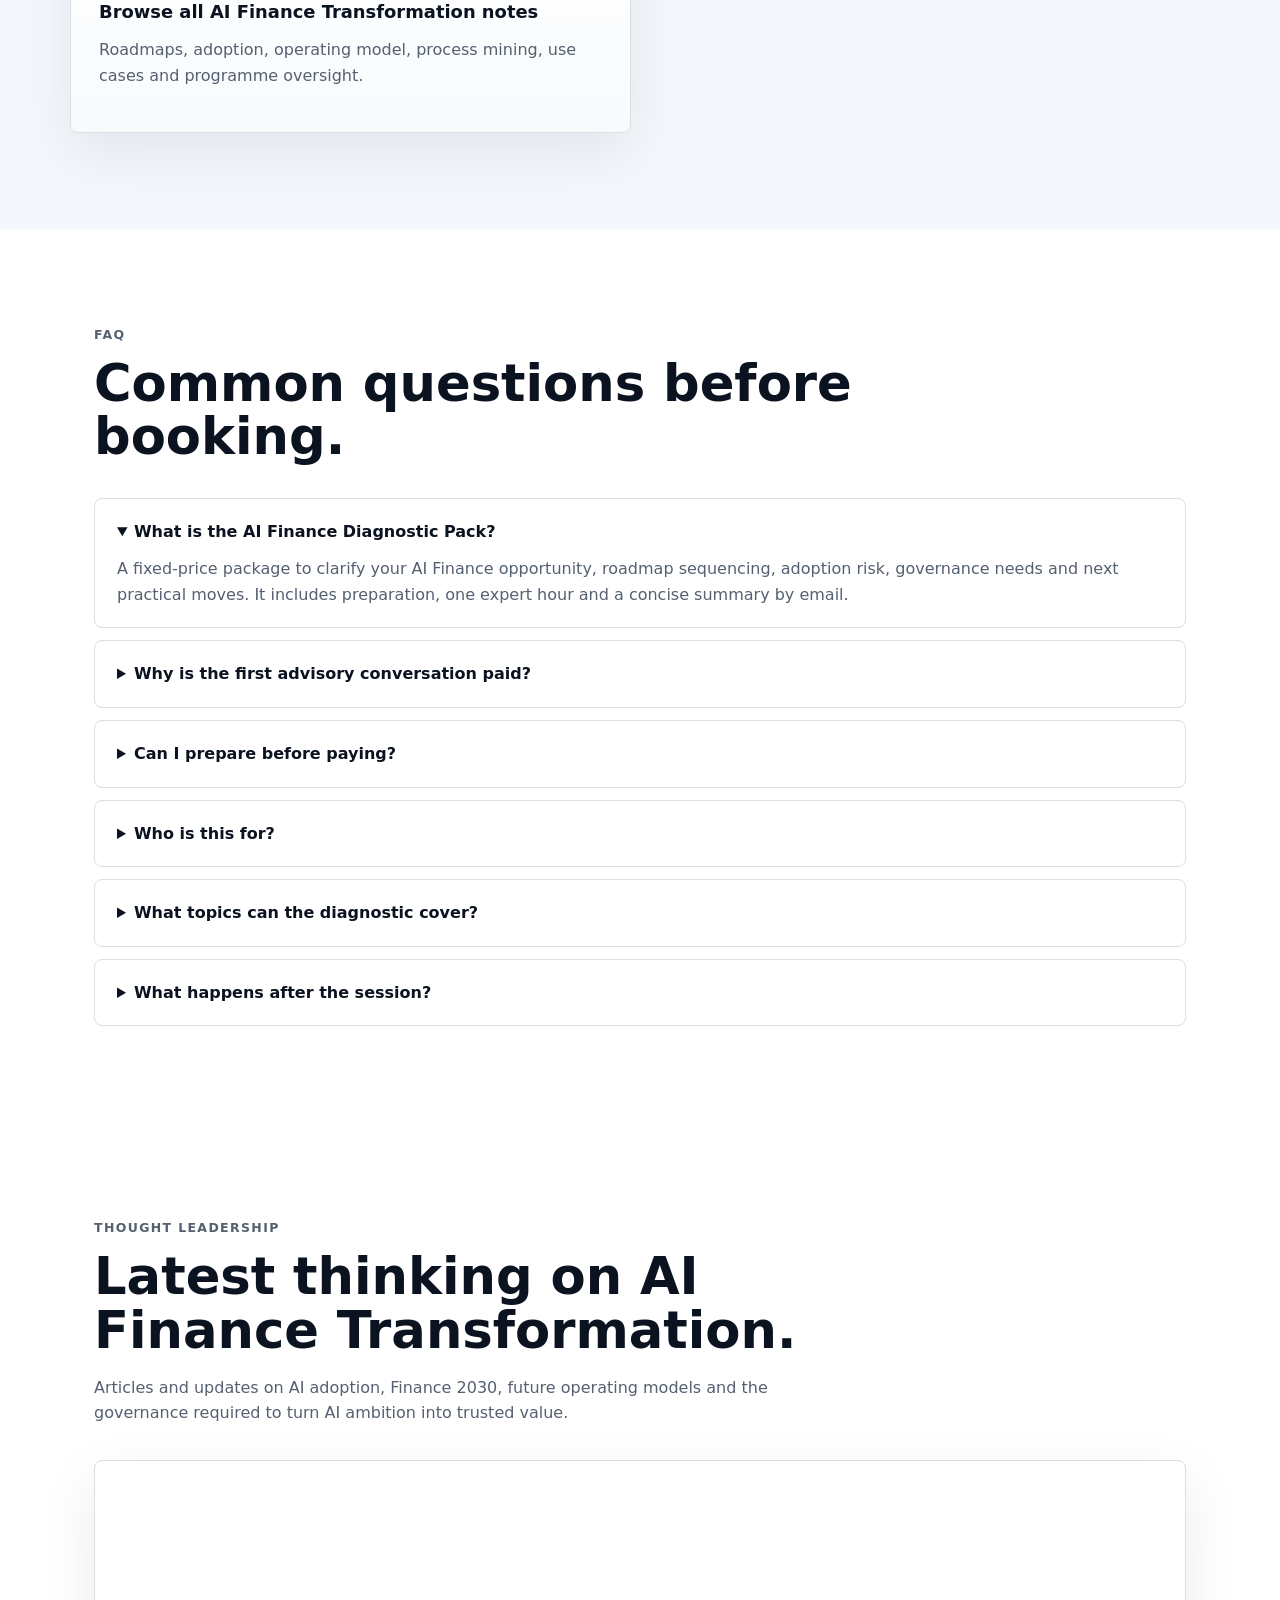
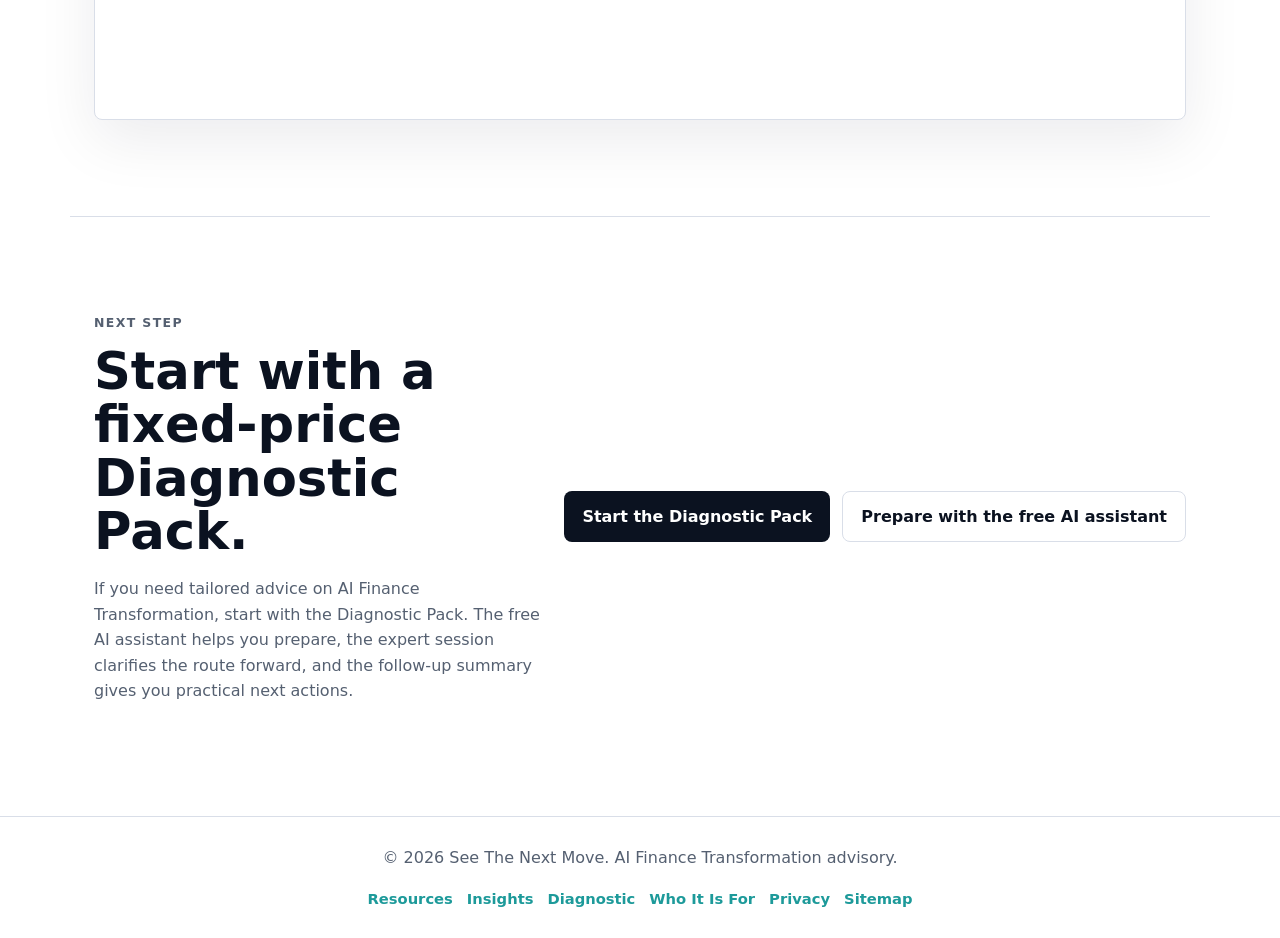
==== commit e867a182: "Add role-specific playbook to diagnostic pack" ====
--- a/index.html
+++ b/index.html
@@ -116,15 +116,13 @@
     </a>
 
     <header class="site-header">
-      <a class="brand" href="#top" aria-label="See The Next Move home">
-        <span class="brand-wordmark">STNM</span>
-      </a>
+      <a class="brand" href="index.html" aria-label="See The Next Move home"><span class="brand-wordmark">STNM</span></a>
       <nav class="nav" aria-label="Main navigation">
-        <a class="home-link" href="#top" aria-label="Home">
+        <a class="home-link" href="index.html" aria-label="Home">
           <svg aria-hidden="true" viewBox="0 0 24 24"><path d="m3 10.8 9-7.2 9 7.2V21a1 1 0 0 1-1 1h-5.2v-7h-5.6v7H4a1 1 0 0 1-1-1V10.8Z"/></svg>
           <span>Home</span>
         </a>
-        <a href="#clients">Clients</a>
+        <a href="index.html#clients">Clients</a>
         <a href="resources.html">Resources</a>
         <a class="nav-cta" href="ai-finance-diagnostic.html">Diagnostic Pack</a>
       </nav>
@@ -364,6 +362,7 @@
               <li>Live review of value, feasibility, risk, data readiness and adoption</li>
               <li>Concise post-session summary by email</li>
               <li>Suggested next 30-day actions and optional paid follow-on support</li>
+              <li>Role-specific AI Finance Playbook to build trust, lead with confidence and drive ROI</li>
             </ul>
           </div>
         </div>
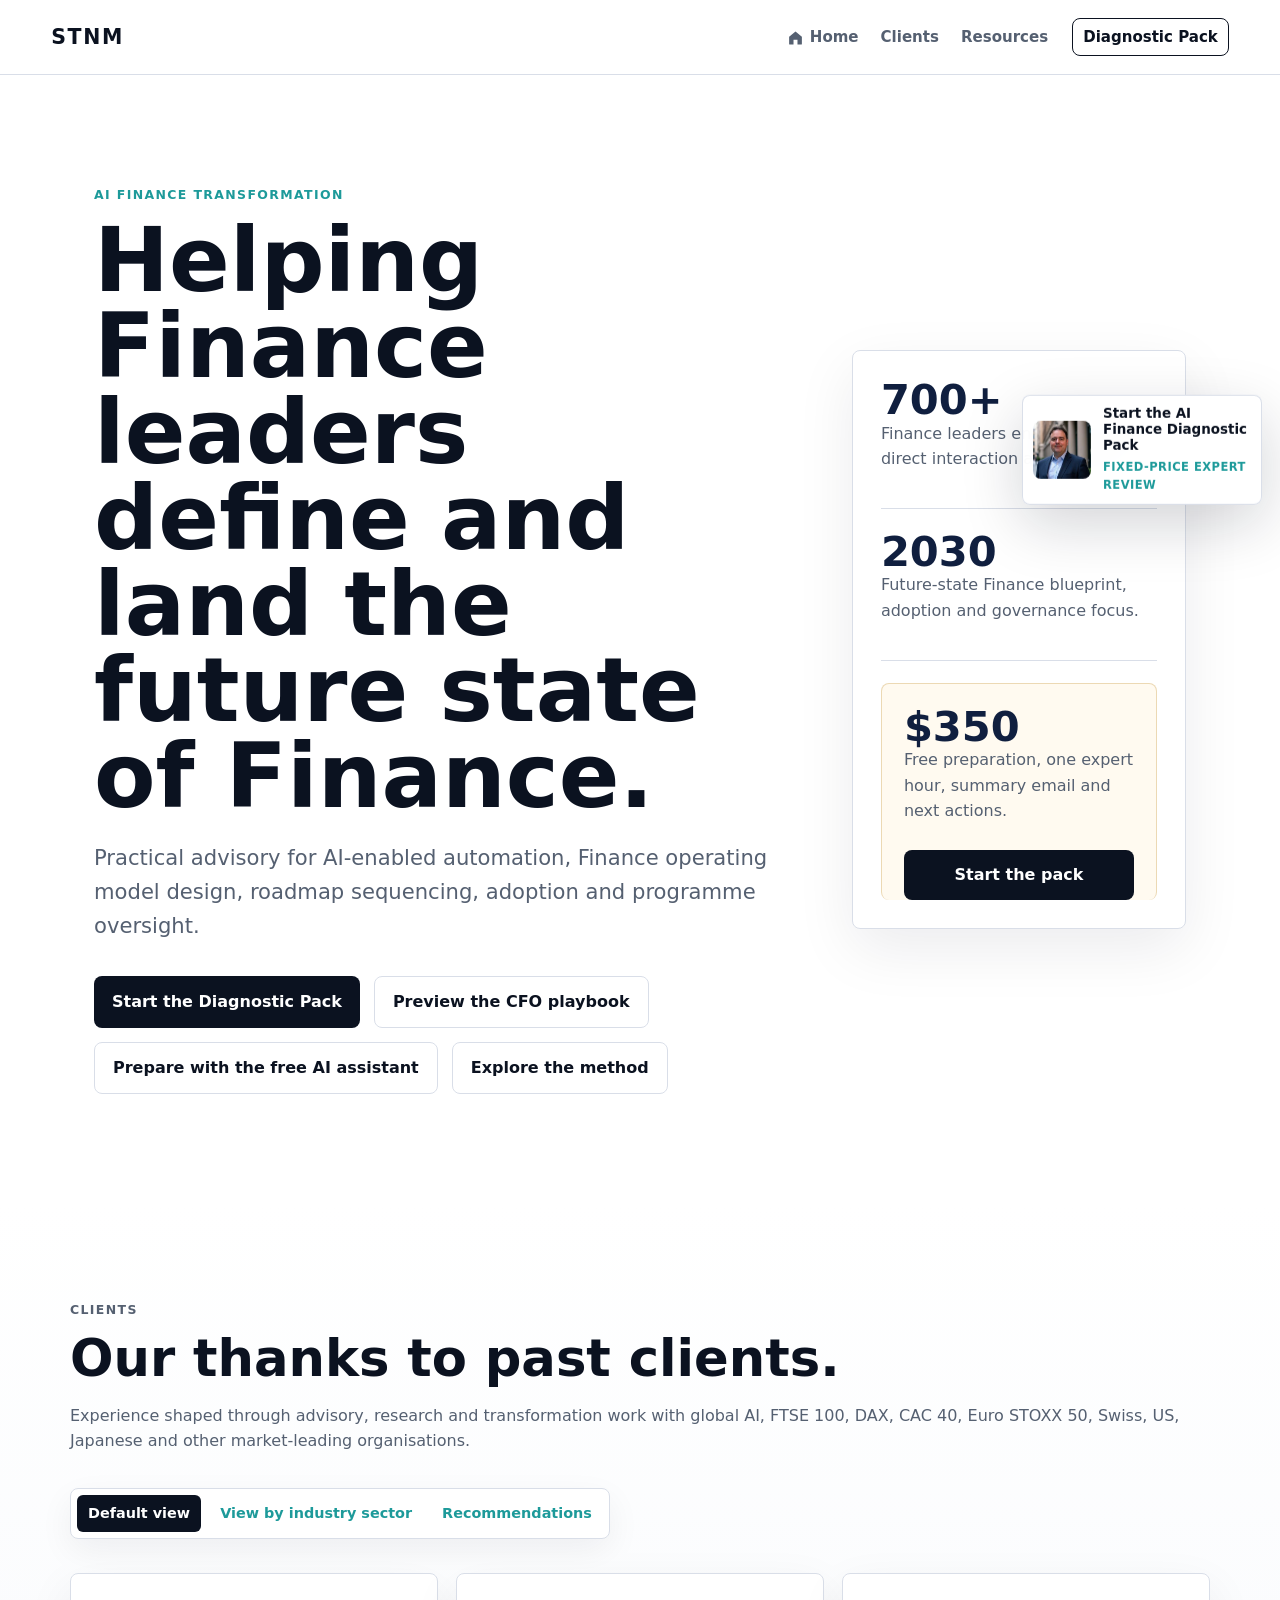
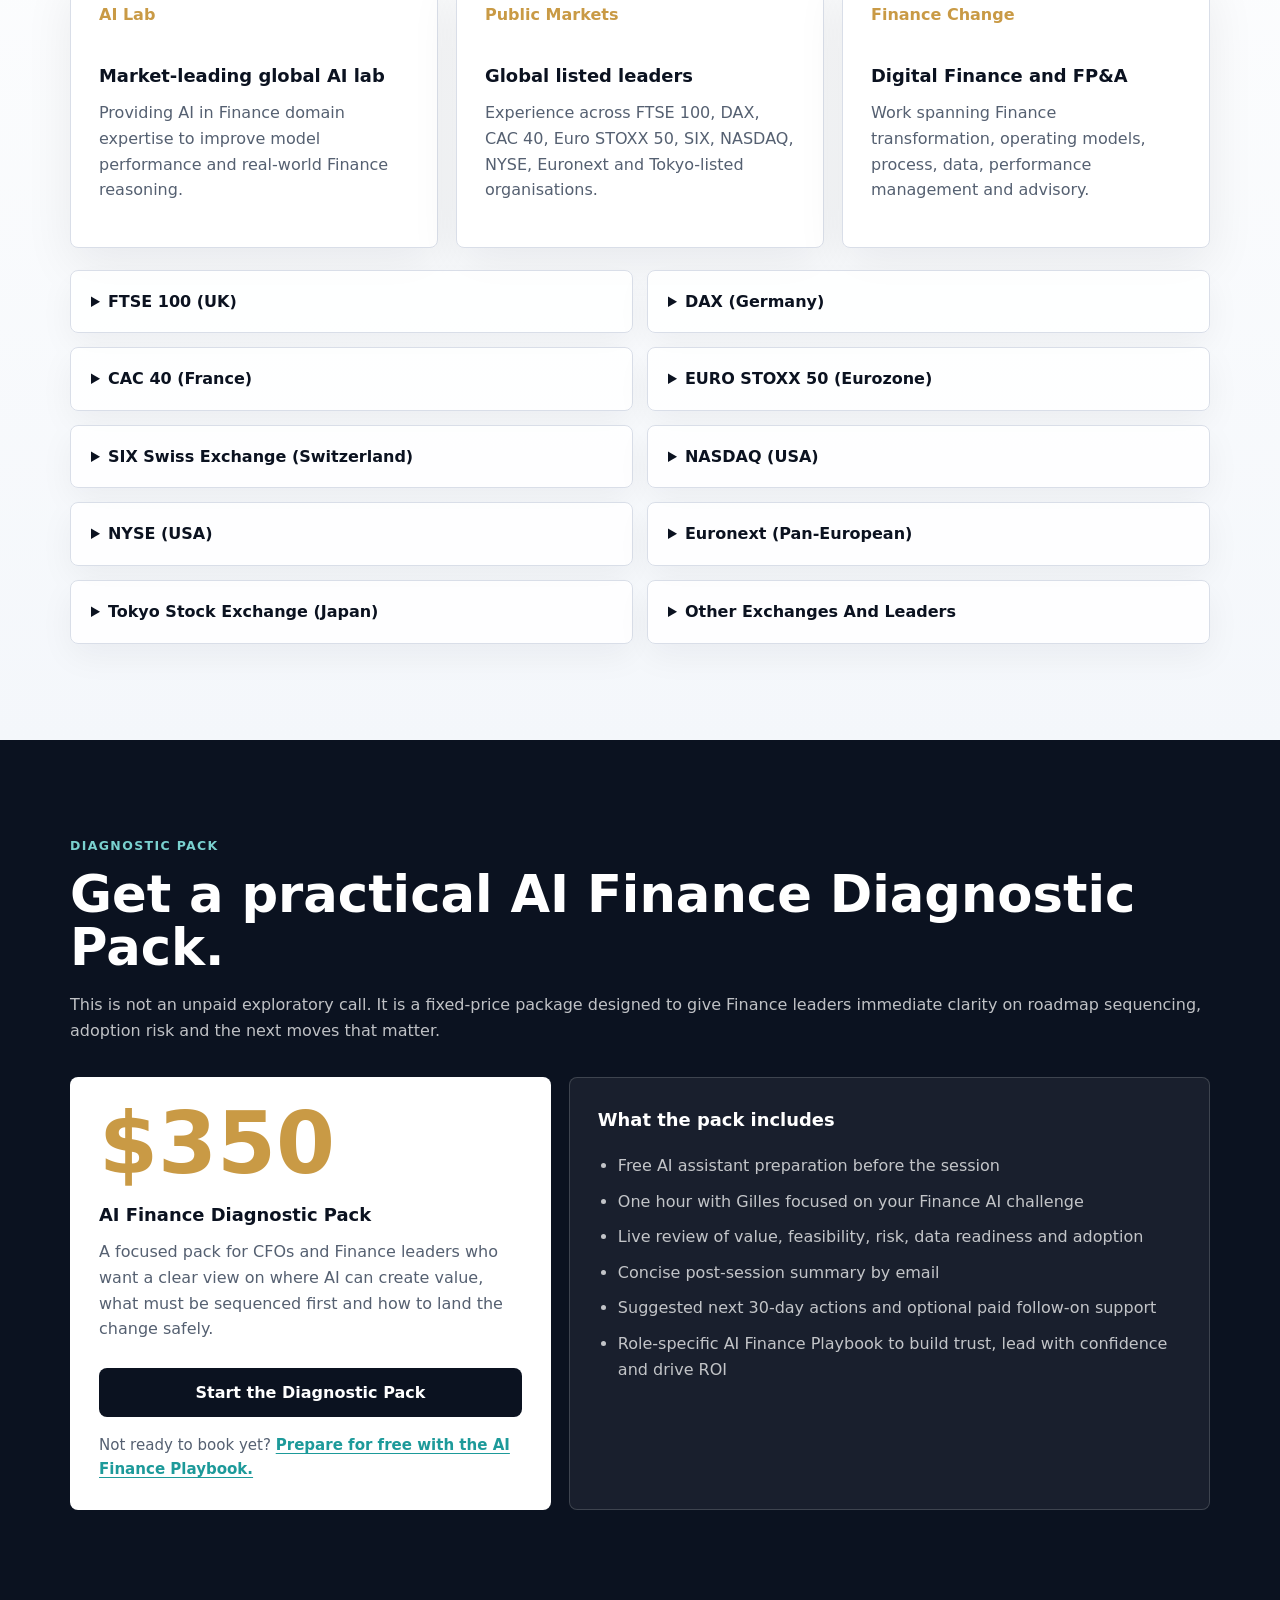
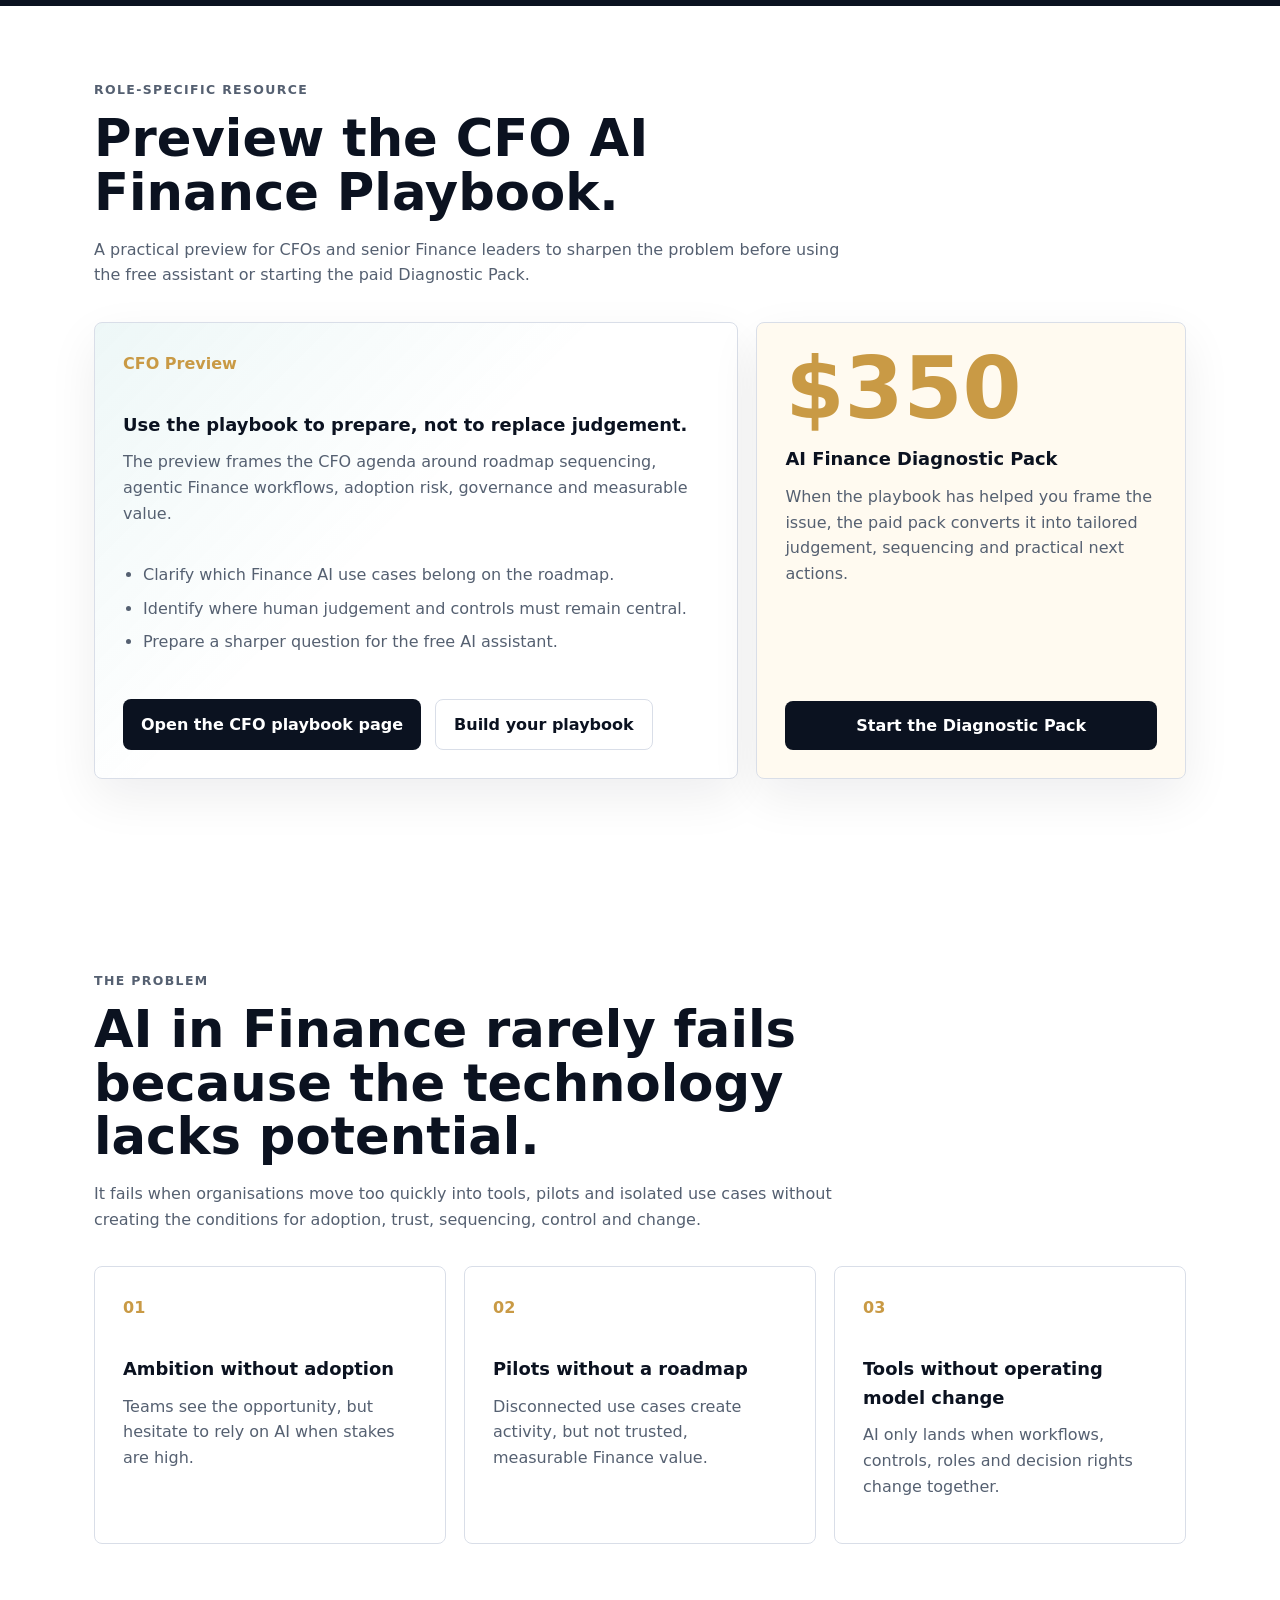
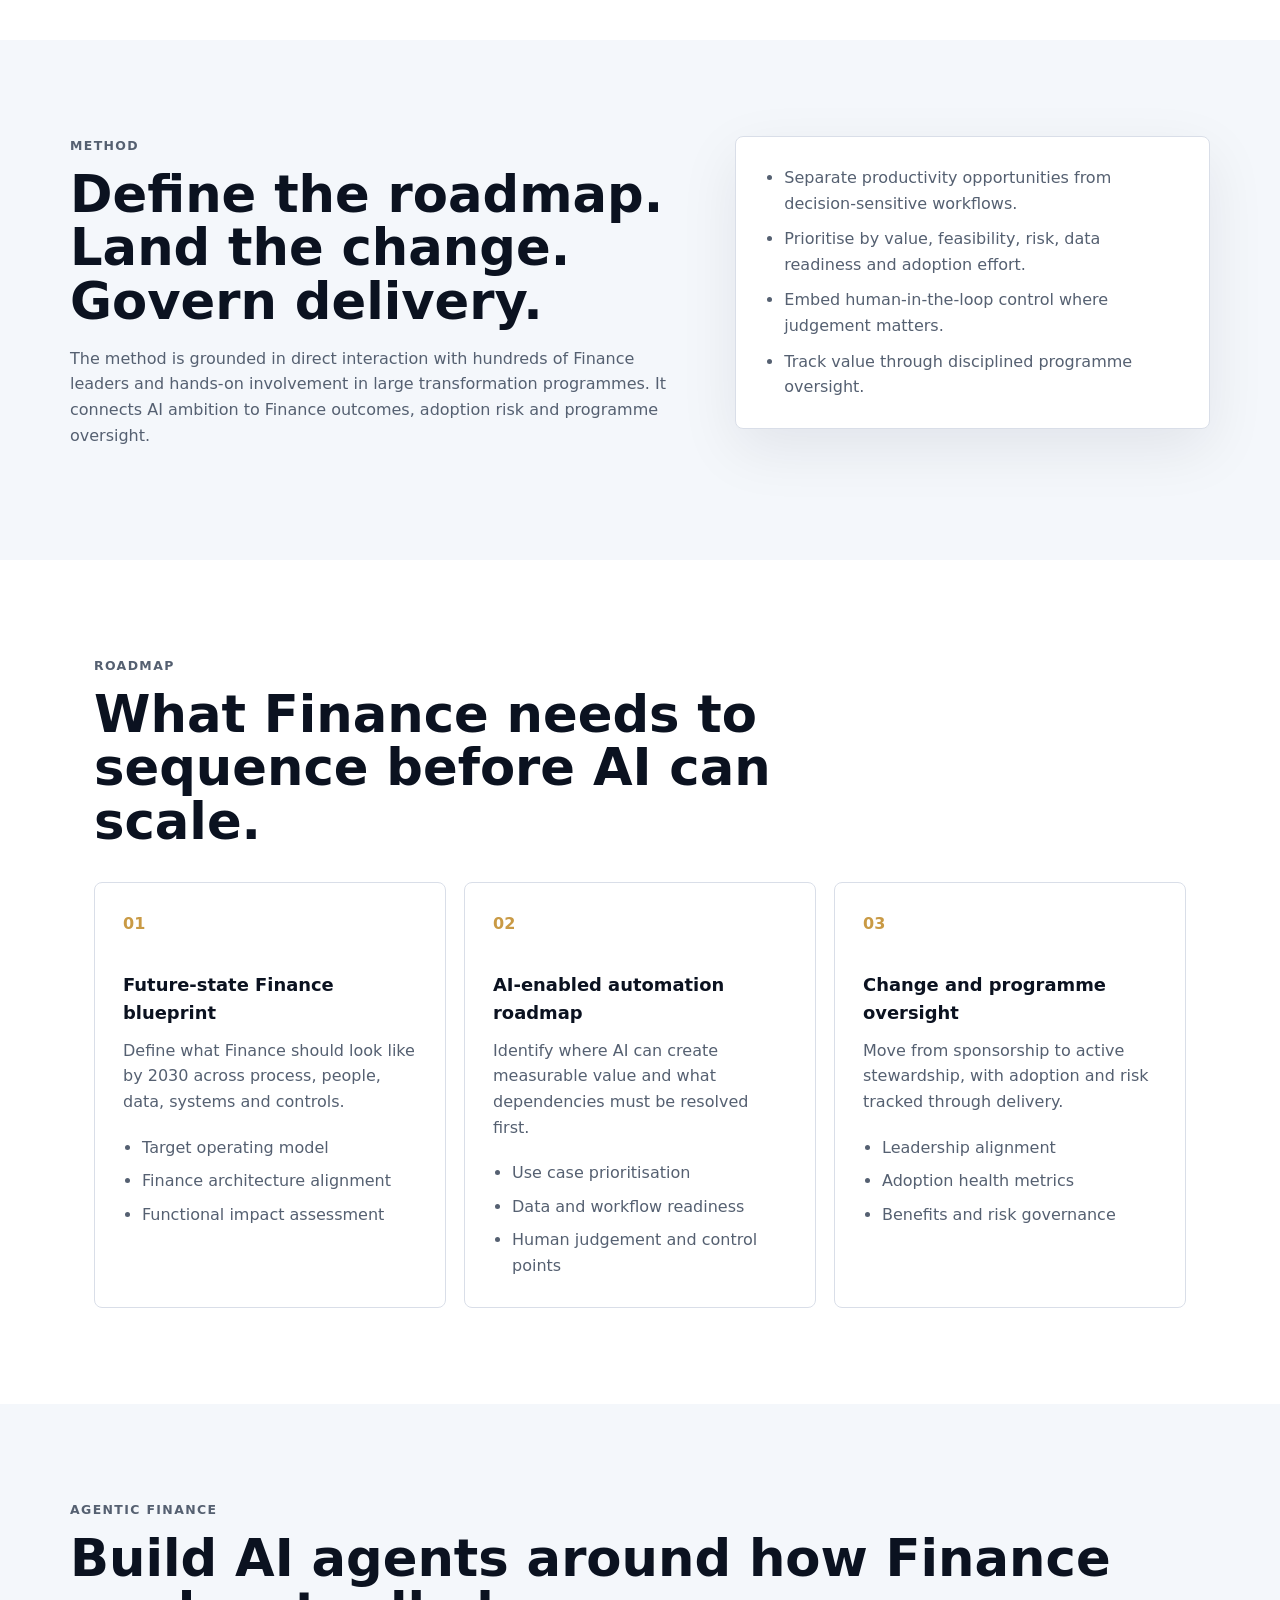
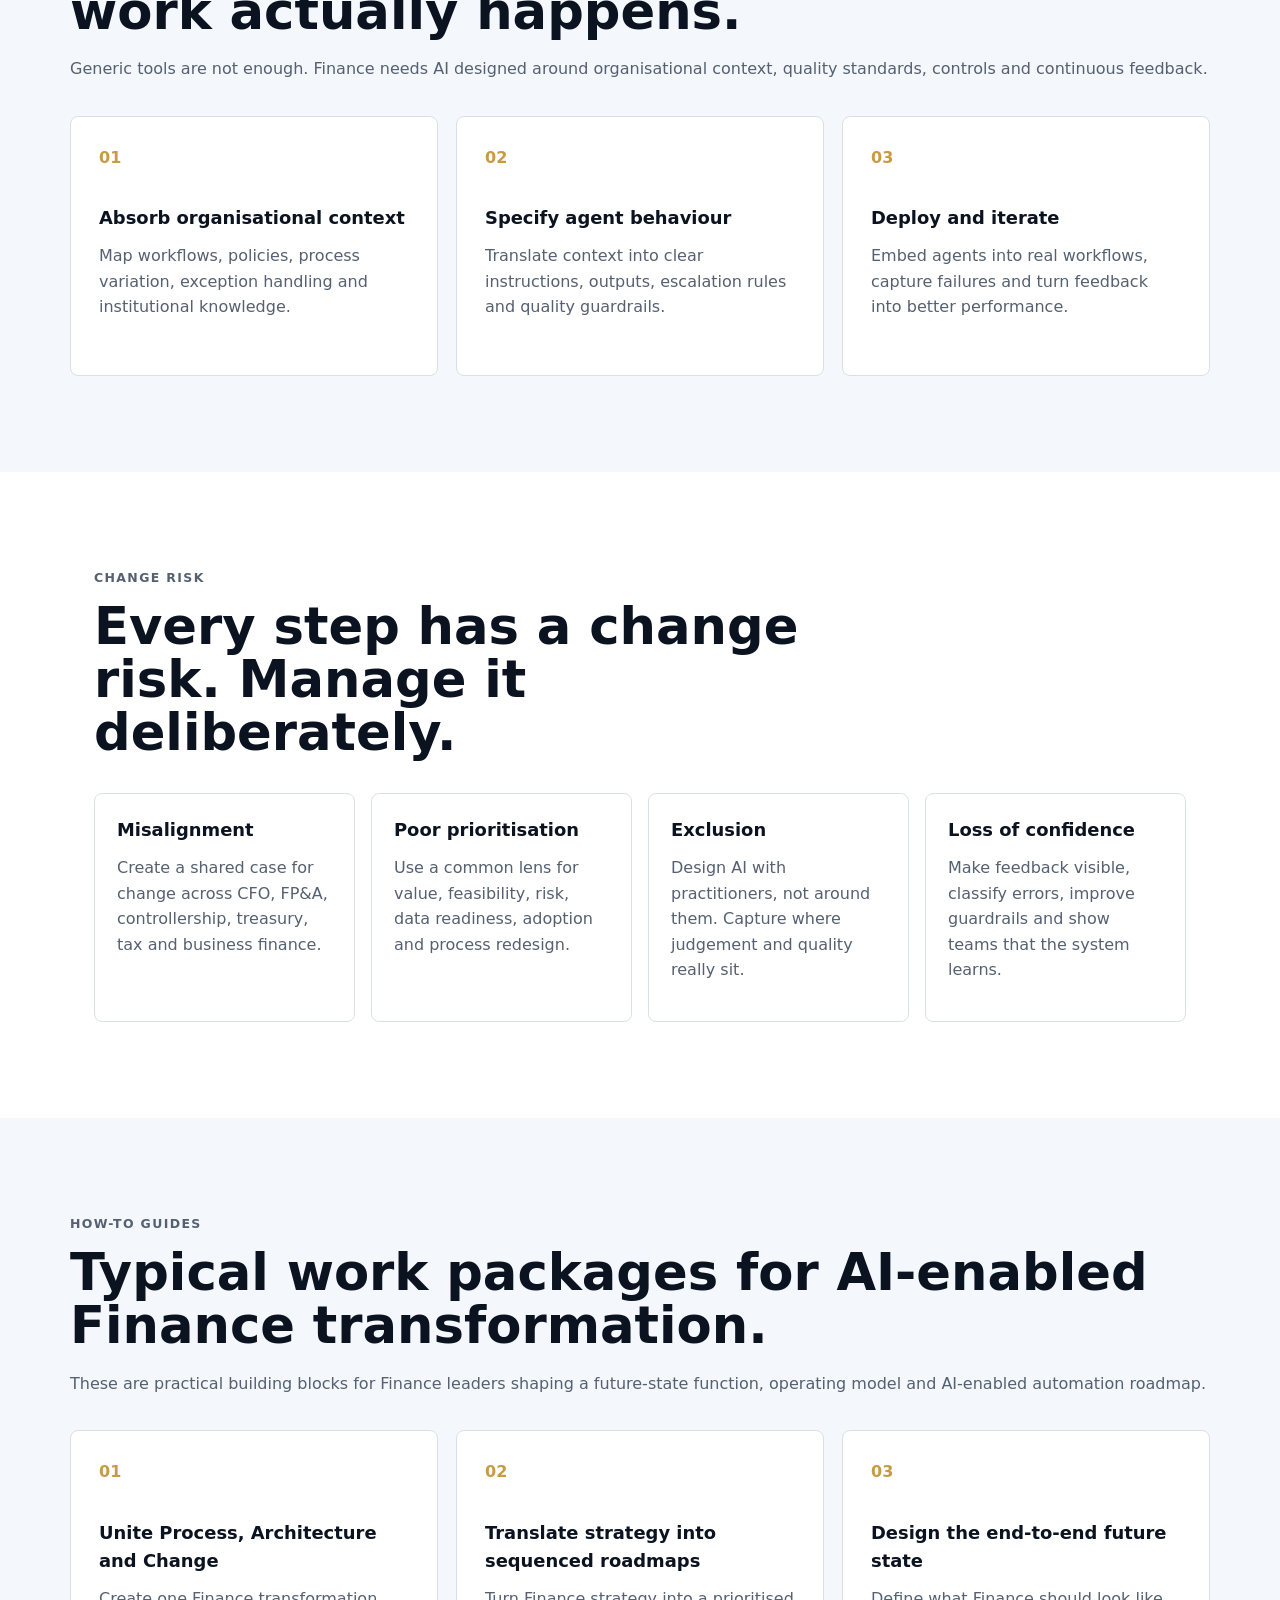
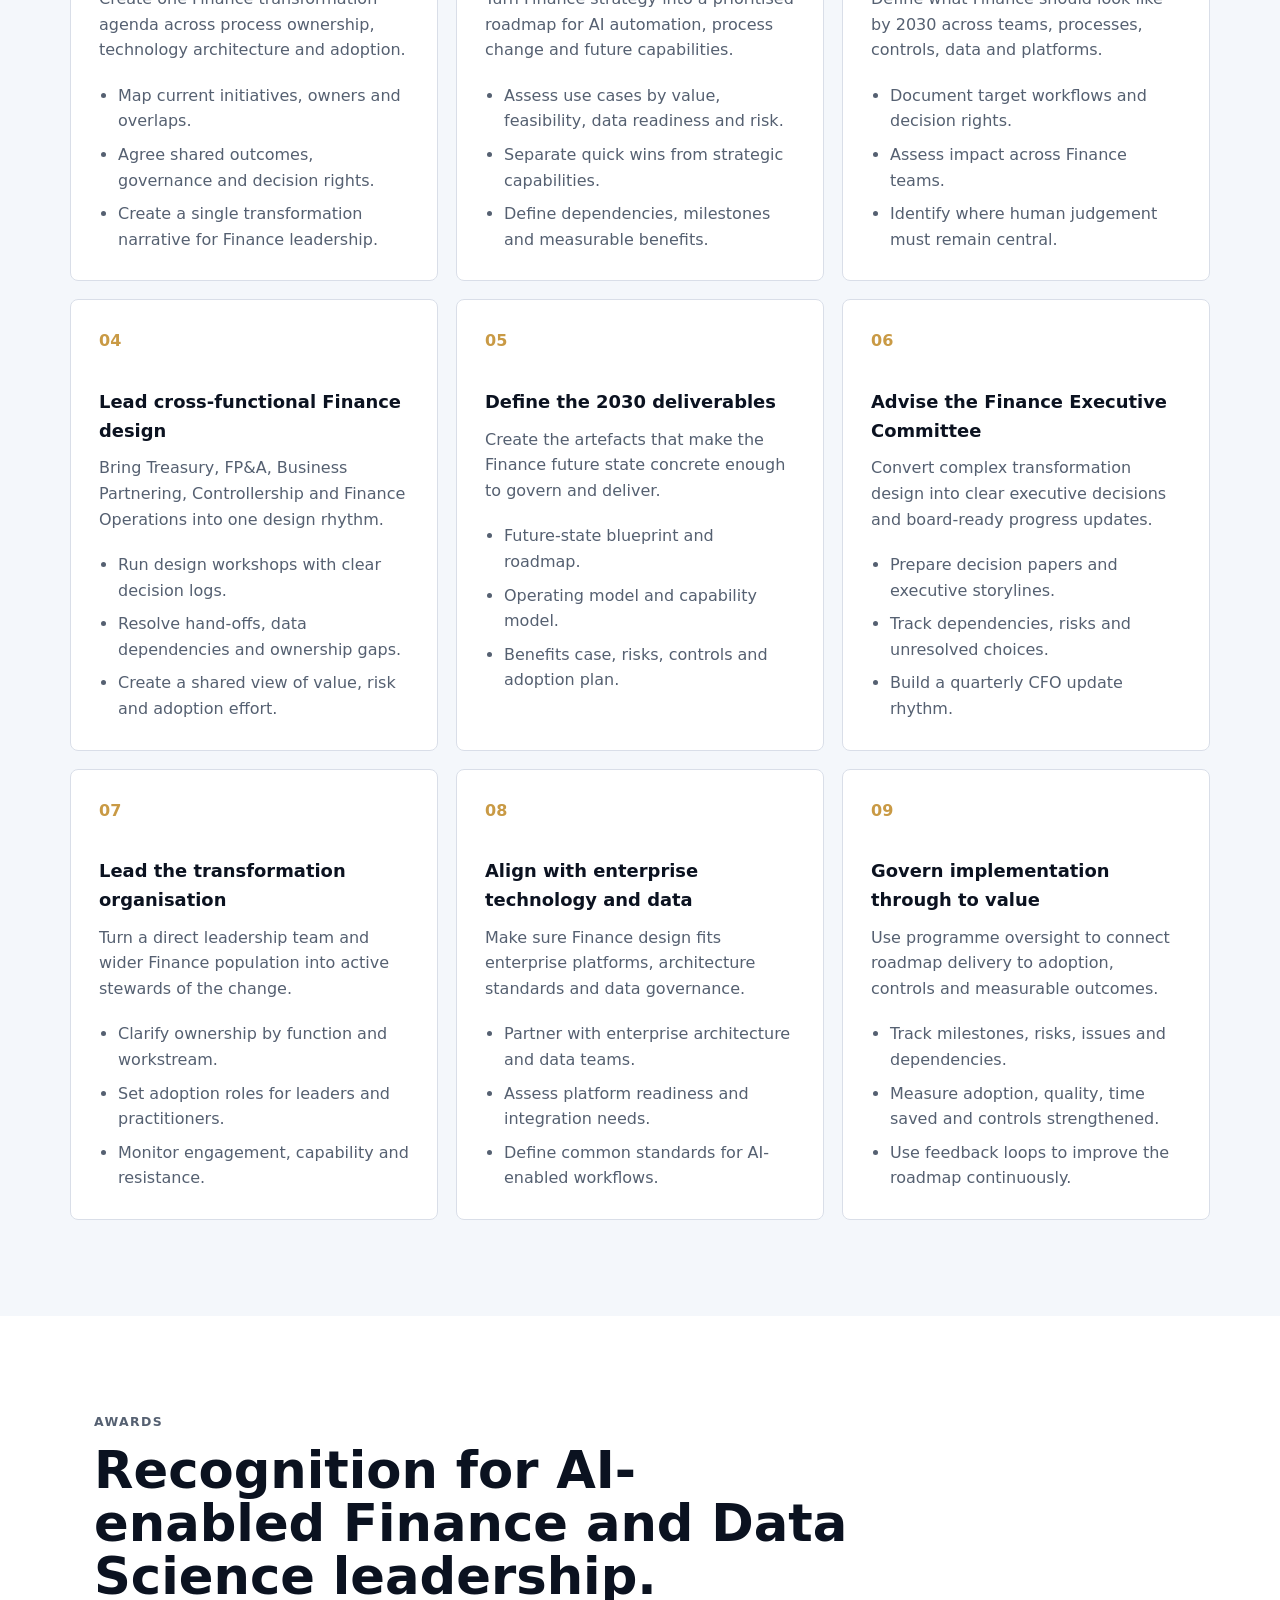
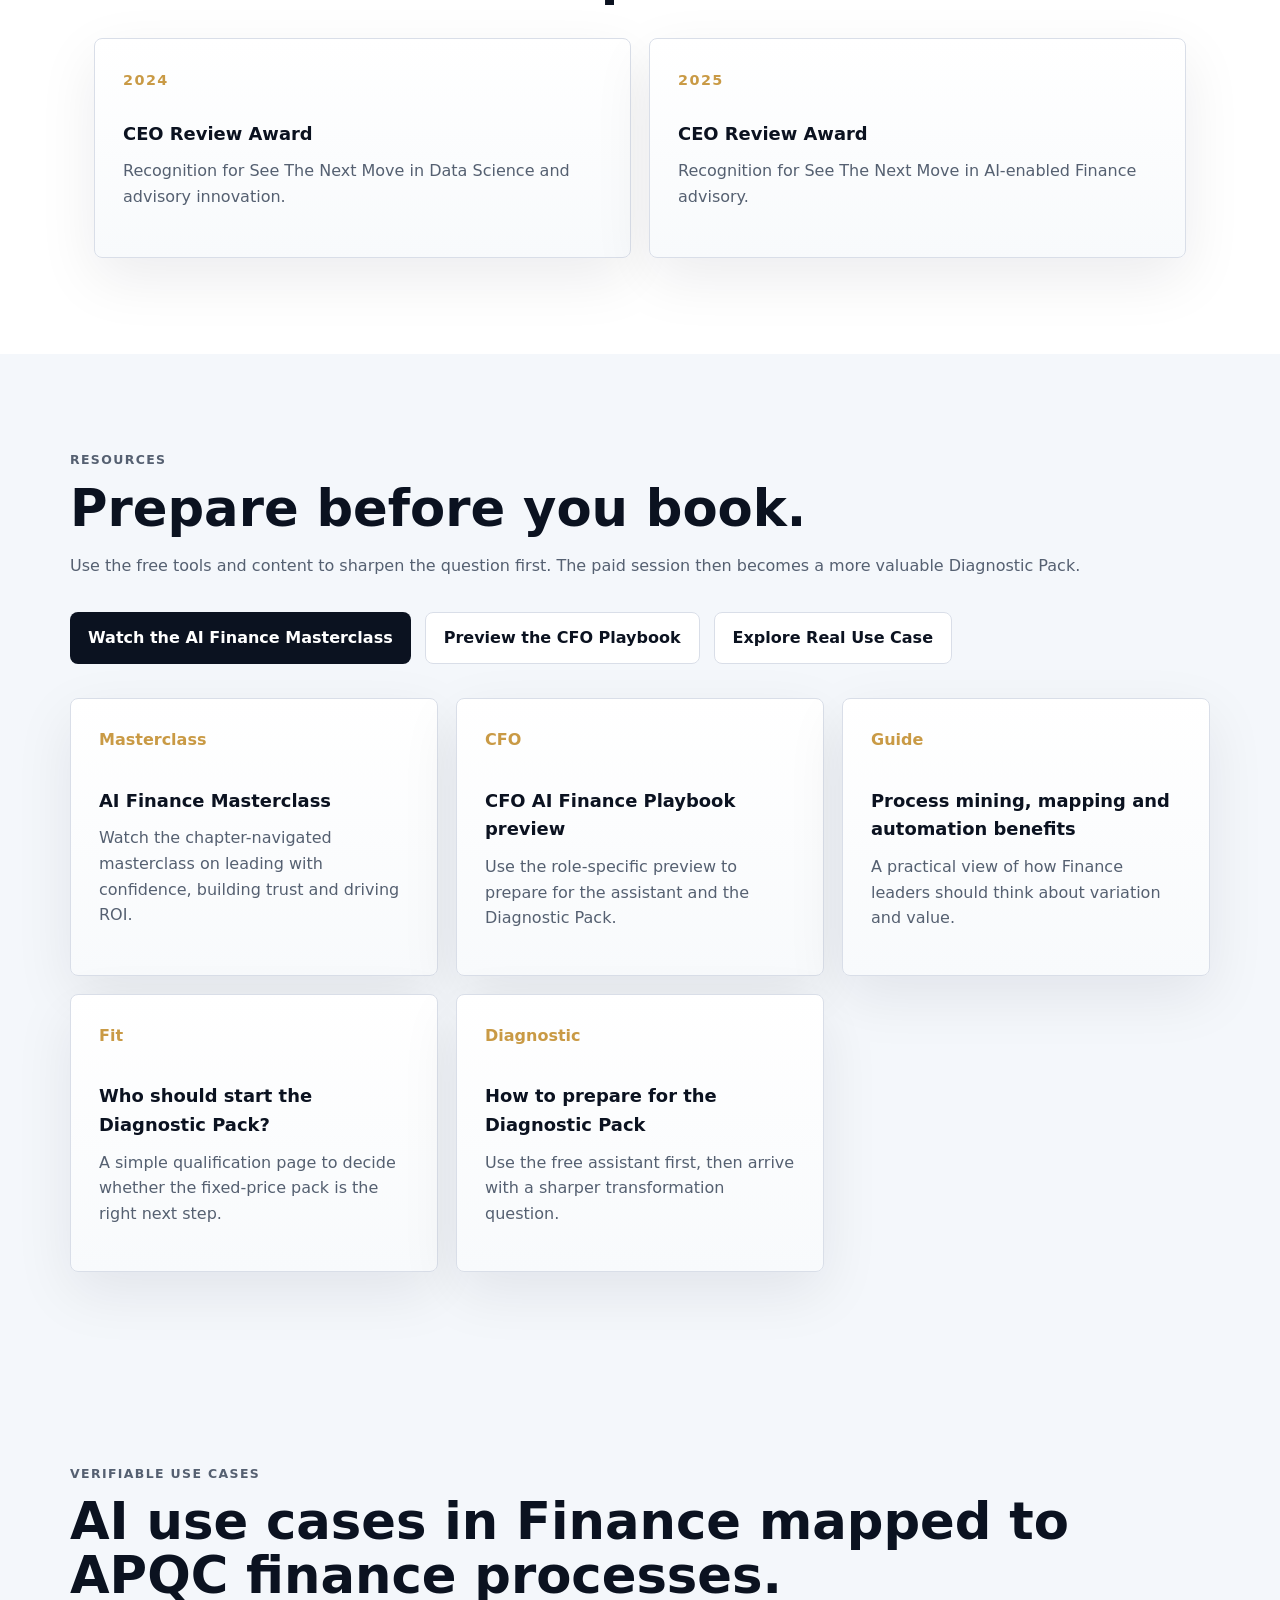
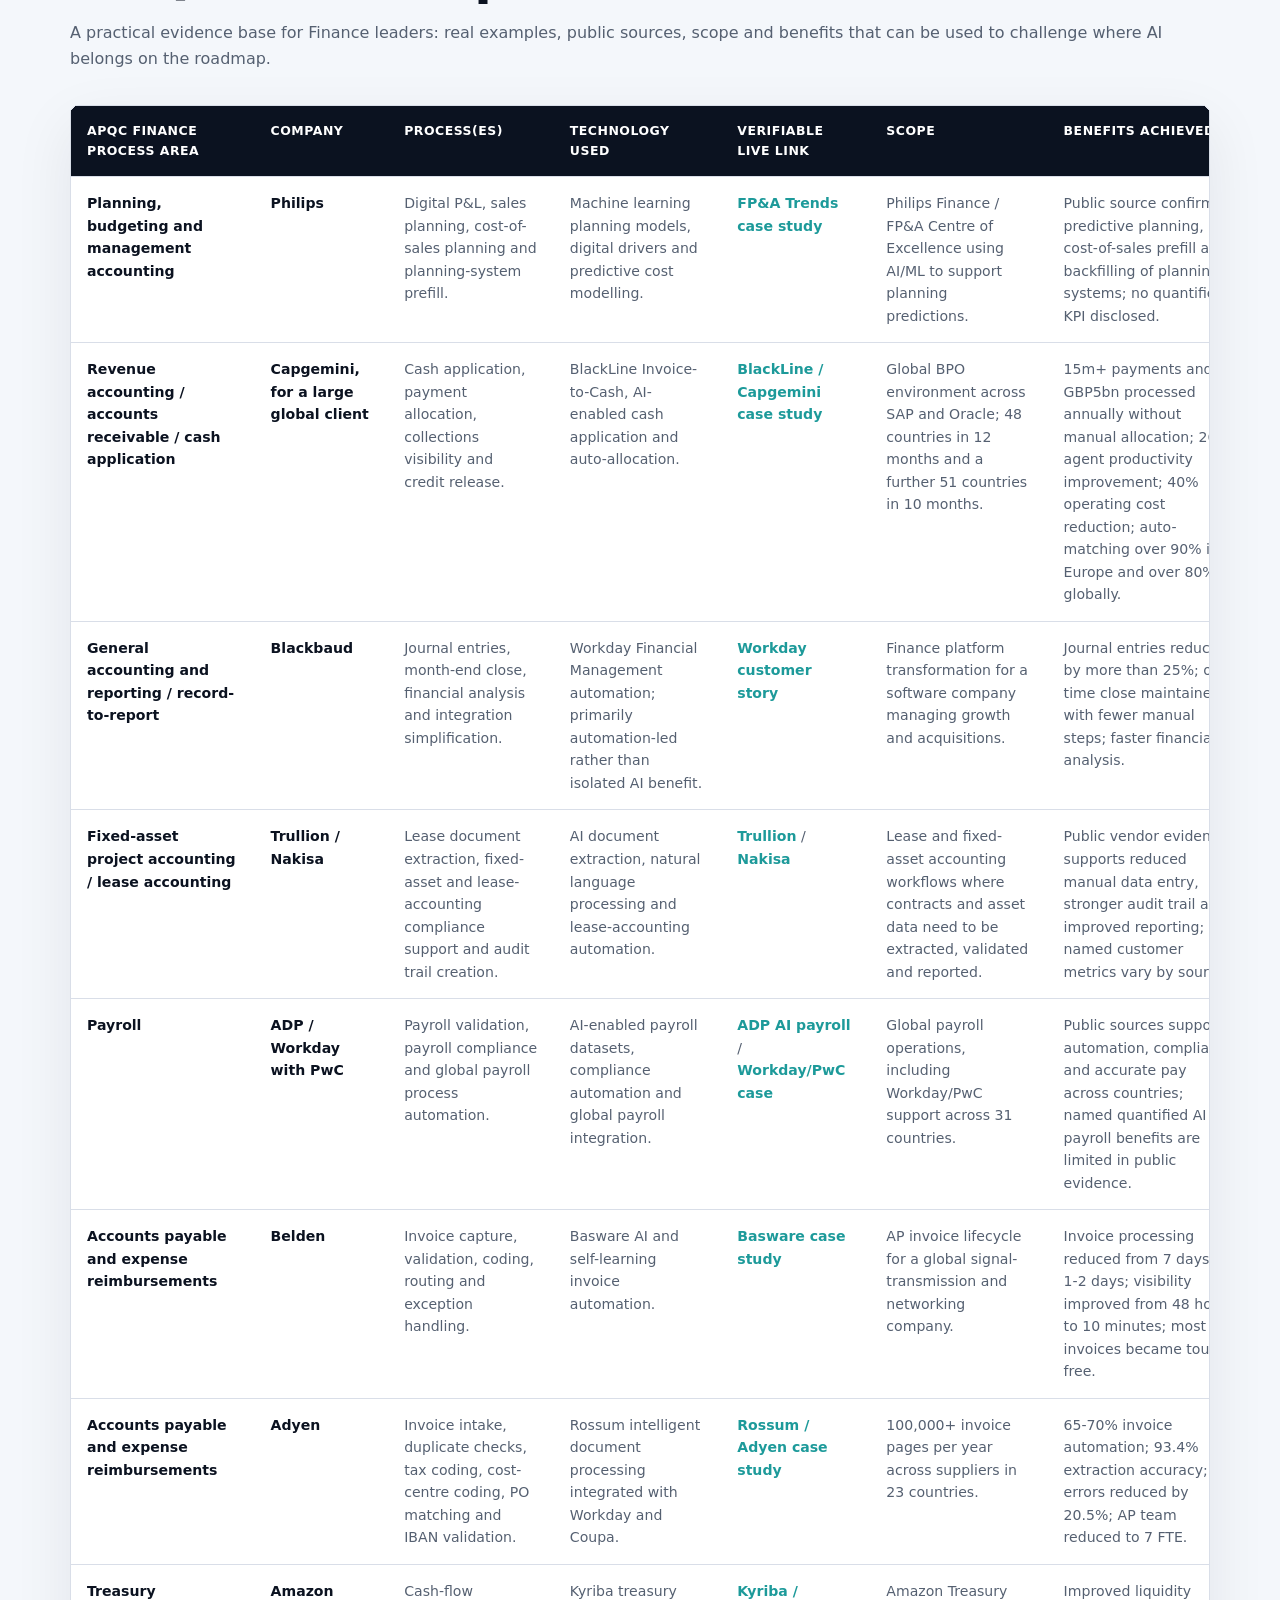
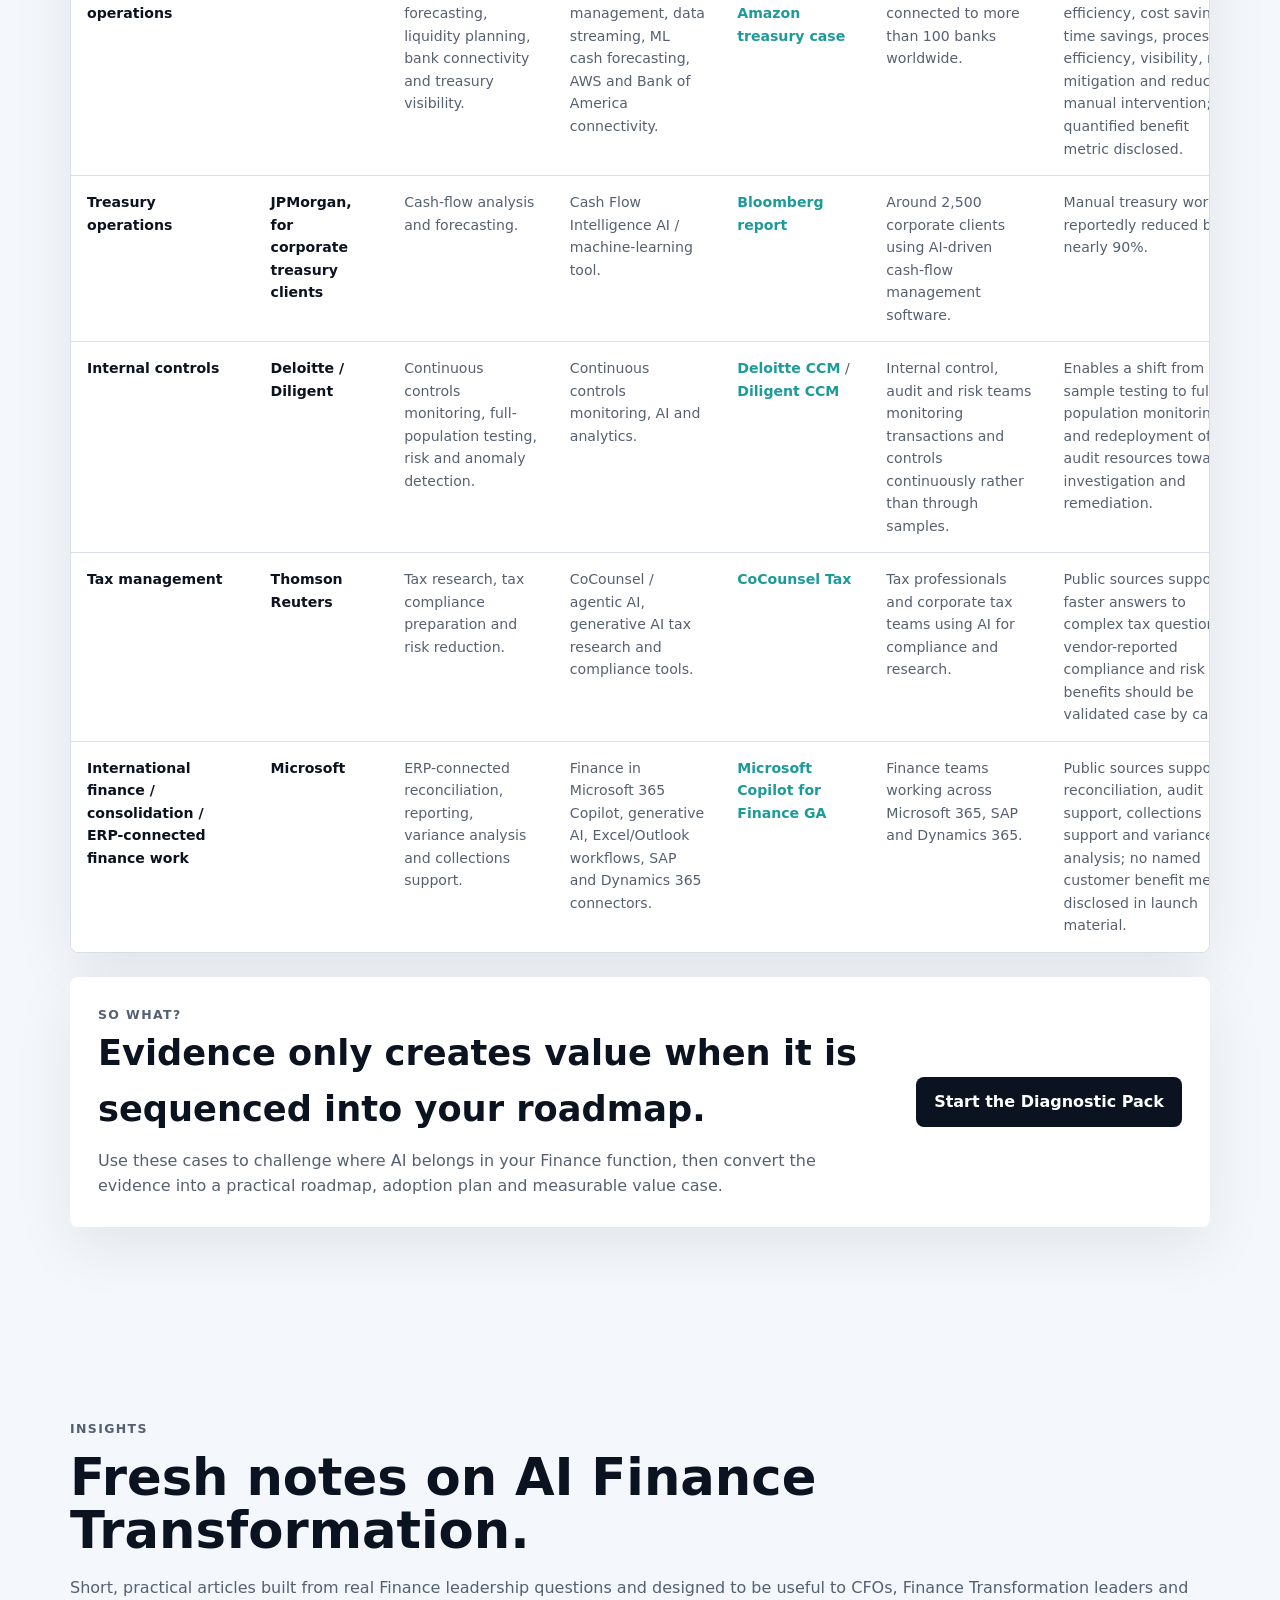
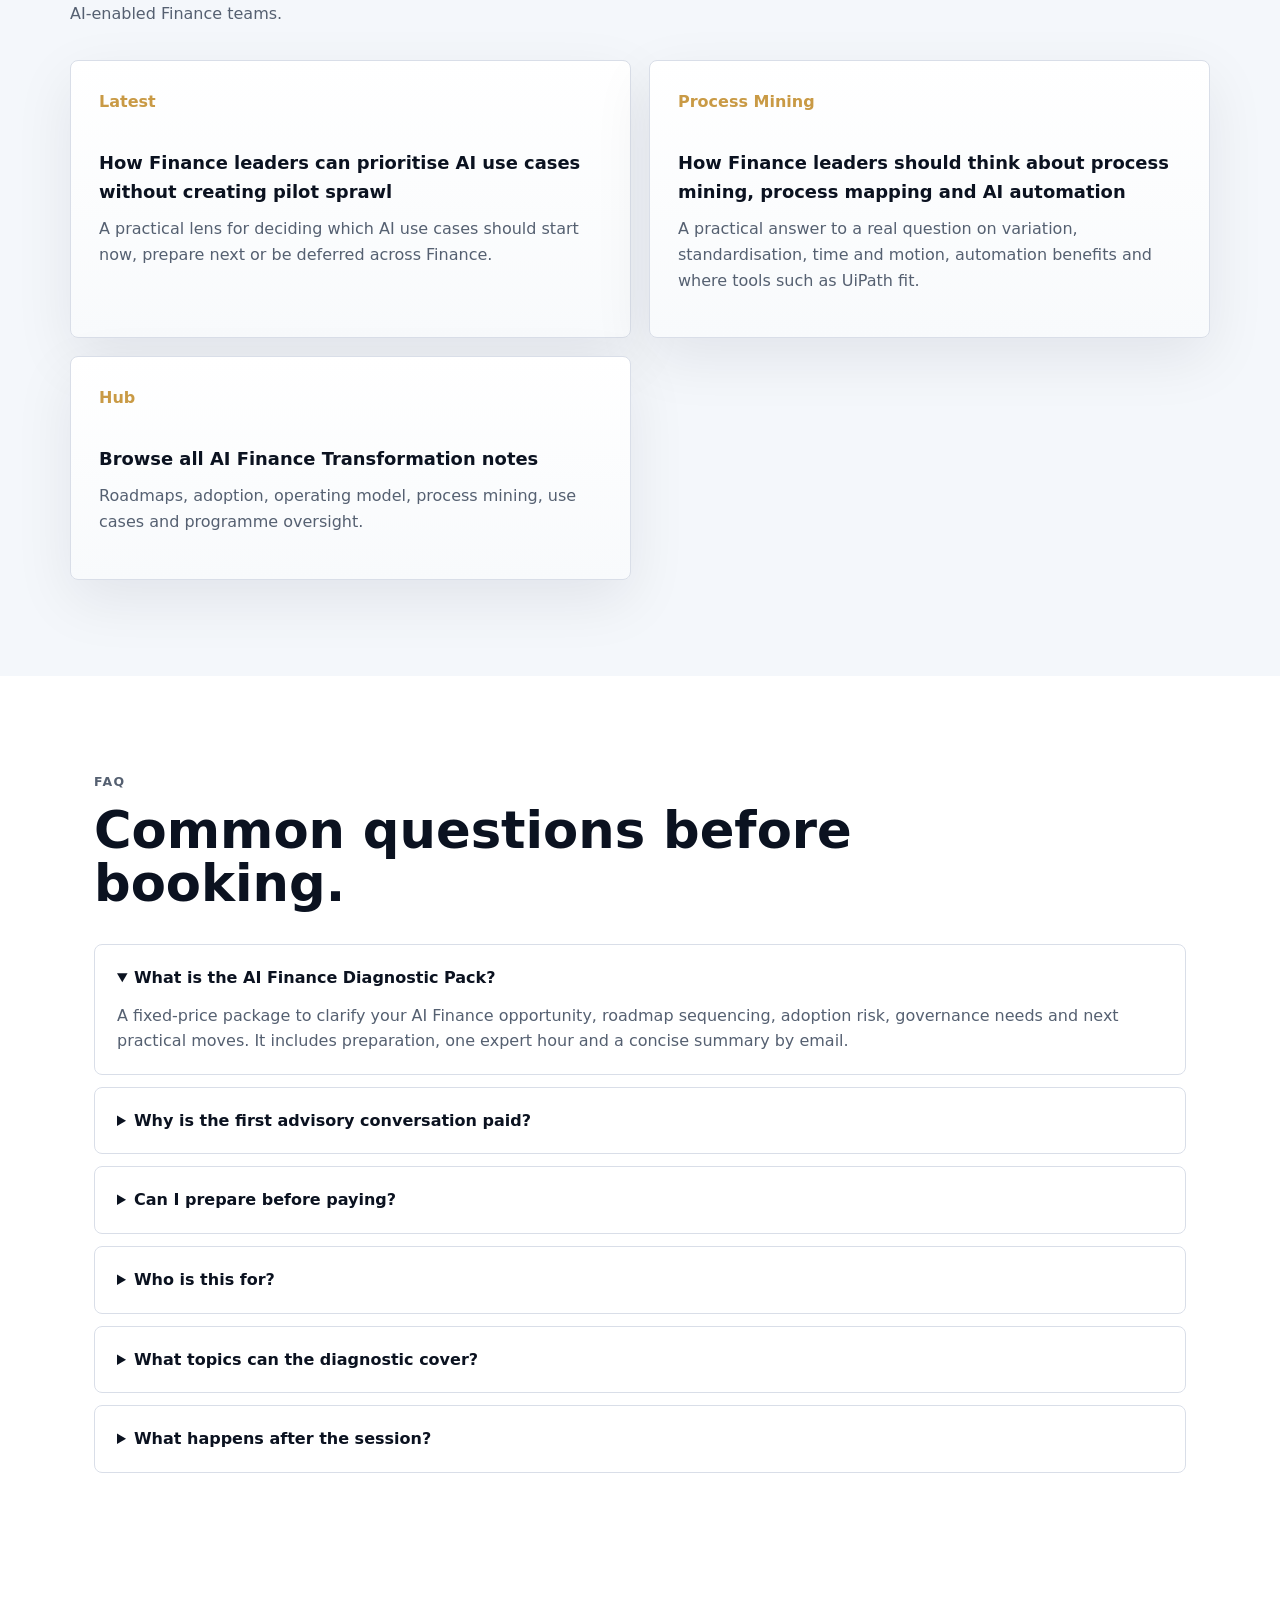
==== commit 9874b173: "Tighten diagnostic FAQ scope description" ====
--- a/index.html
+++ b/index.html
@@ -175,13 +175,10 @@
             FTSE 100, DAX, CAC 40, Euro STOXX 50, Swiss, US, Japanese and other market-leading
             organisations.
           </p>
-          <p class="supporting-cta">
-            Read the latest recommendations:
-            <a href="https://www.linkedin.com/in/gilles-bonelli-fcca-7181b12/details/recommendations/" target="_blank" rel="noopener noreferrer">Agentic AI, Digital Finance Advisory and FP&amp;A</a>.
-          </p>
           <div class="view-switch" aria-label="Client view switcher">
             <span class="view-switch-current">Default view</span>
             <a href="clients-by-sector.html">View by industry sector</a>
+            <a href="https://www.linkedin.com/in/gilles-bonelli-fcca-7181b12/details/recommendations/" target="_blank" rel="noopener noreferrer">Recommendations</a>
           </div>
         </div>
 
@@ -204,7 +201,7 @@
         </div>
 
         <div class="client-market-grid">
-          <details open>
+          <details>
             <summary>FTSE 100 (UK)</summary>
             <ul>
               <li>A British-Swedish multinational pharmaceutical company.</li>
@@ -407,265 +404,283 @@
         </div>
       </section>
 
-      <section class="section" id="how-to-guides">
-        <div class="section-heading">
-          <p class="section-kicker">How To Guides</p>
-          <h2>Typical work packages for an AI-enabled Finance 2030 transformation.</h2>
-          <p>
-            Senior Finance transformation only lands when strategy, process, architecture, data,
-            technology and change are sequenced into practical work packages with clear ownership.
-          </p>
-        </div>
-        <div class="guide-grid">
-          <article class="guide-card">
-            <span class="step">01</span>
-            <h3>Unite Process, Architecture and Change</h3>
-            <p>
-              Establish one Finance transformation agenda, one design authority and one integrated
-              backlog across process owners, Finance architecture, change and delivery teams.
-            </p>
-            <ul>
-              <li>Current portfolio and dependency review</li>
-              <li>Finance transformation charter and design principles</li>
-              <li>Integrated governance, decision rights and cadence</li>
-            </ul>
-          </article>
-
-          <article class="guide-card">
-            <span class="step">02</span>
-            <h3>Translate Strategy Into A Sequenced Roadmap</h3>
-            <p>
-              Convert Finance strategy into a pragmatic delivery roadmap that separates quick wins,
-              enabling capabilities and higher-risk AI-enabled automation.
-            </p>
-            <ul>
-              <li>Value, feasibility, risk and data-readiness scoring</li>
-              <li>AI automation and operating model opportunity map</li>
-              <li>Sequenced roadmap, business case and benefits logic</li>
-            </ul>
-          </article>
-
-          <article class="guide-card">
-            <span class="step">03</span>
-            <h3>Design The End-To-End Future State</h3>
-            <p>
-              Define what Finance should look like by 2030 across processes, roles, controls,
-              data, platforms, service delivery and decision support.
-            </p>
-            <ul>
-              <li>Future-state process and capability blueprint</li>
-              <li>Role, control and decision-right impact assessment</li>
-              <li>Transition states from current model to target model</li>
-            </ul>
-          </article>
-
-          <article class="guide-card">
-            <span class="step">04</span>
-            <h3>Lead Cross-Functional Design</h3>
-            <p>
-              Bring Treasury, FP&amp;A, Finance Business Partnering and Finance Operations into one
-              design conversation so local optimisation does not undermine enterprise value.
-            </p>
-            <ul>
-              <li>Function-by-function pain point and outcome mapping</li>
-              <li>End-to-end process design workshops</li>
-              <li>Cross-functional design decisions and trade-offs</li>
-            </ul>
-          </article>
-
-          <article class="guide-card">
-            <span class="step">05</span>
-            <h3>Define The Finance 2030 Deliverables</h3>
-            <p>
-              Make the future state tangible through artefacts that can be reviewed, challenged,
-              funded and governed by Finance leadership.
-            </p>
-            <ul>
-              <li>Finance 2030 blueprint and executive narrative</li>
-              <li>Process, data, technology and people deliverables</li>
-              <li>Board-level milestones and measurable outcomes</li>
-            </ul>
-          </article>
-
-          <article class="guide-card">
-            <span class="step">06</span>
-            <h3>Advise ExCo And The CFO</h3>
-            <p>
-              Create the senior rhythm needed for high-stakes transformation: clear choices,
-              transparent risk, practical recommendations and evidence-based progress reporting.
-            </p>
-            <ul>
-              <li>Executive steering pack and decision log</li>
-              <li>Quarterly CFO update and daily issue escalation</li>
-              <li>Risks, trade-offs and investment choices</li>
-            </ul>
-          </article>
-
-          <article class="guide-card">
-            <span class="step">07</span>
-            <h3>Mobilise Leadership And Adoption</h3>
-            <p>
-              Move from sponsorship to active stewardship across direct teams and wider Finance
-              populations, with clear ownership for adoption barriers and behaviour change.
-            </p>
-            <ul>
-              <li>Leadership alignment sessions and change network</li>
-              <li>Role-based adoption journeys and training plans</li>
-              <li>Usage, confidence and capability tracking</li>
-            </ul>
-          </article>
-
-          <article class="guide-card">
-            <span class="step">08</span>
-            <h3>Align With Enterprise Architecture, Tech And Data</h3>
-            <p>
-              Ensure Finance ambition fits enterprise platforms, cloud standards, data governance,
-              security, risk appetite and long-term architecture choices.
-            </p>
-            <ul>
-              <li>Platform and architecture alignment workshops</li>
-              <li>ERP, cloud, data and integration impact assessment</li>
-              <li>Controls, standards and technology guardrails</li>
-            </ul>
-          </article>
-
-          <article class="guide-card">
-            <span class="step">09</span>
-            <h3>Run Disciplined Programme Oversight</h3>
-            <p>
-              Keep delivery honest by tracking not only milestones and cost, but benefits,
-              adoption, risk, control strength and quality of outcomes.
-            </p>
-            <ul>
-              <li>Integrated PMO/TMO reporting and dependency management</li>
-              <li>Benefits realisation and adoption health dashboard</li>
-              <li>Continuous improvement and lessons learned loop</li>
-            </ul>
-          </article>
-        </div>
-      </section>
-
-      <section class="section narrow">
-        <p class="section-kicker">The Positioning</p>
-        <h2>AI in Finance does not fail because the technology lacks potential.</h2>
-        <p>
-          It fails when organisations move too quickly into tools, pilots and isolated use cases
-          without first creating the conditions for adoption, trust, sequencing, control and change
-          management.
-        </p>
-      </section>
-
-      <section class="section" id="method">
-        <div class="section-heading">
-          <p class="section-kicker">The Method</p>
-          <h2>Roadmap. Landing. Programme oversight.</h2>
+      <section class="section" id="problem">
+        <div class="section-heading">
+          <p class="section-kicker">The Problem</p>
+          <h2>AI in Finance rarely fails because the technology lacks potential.</h2>
+          <p>
+            It fails when organisations move too quickly into tools, pilots and isolated use cases
+            without creating the conditions for adoption, trust, sequencing, control and change.
+          </p>
         </div>
         <div class="three-column">
           <article class="card">
             <span class="step">01</span>
-            <h3>Define the roadmap</h3>
-            <p>
-              Identify where AI creates measurable value, which Finance processes are ready, what
-              capabilities come first, and where human judgement must remain central.
-            </p>
+            <h3>Ambition without adoption</h3>
+            <p>Teams see the opportunity, but hesitate to rely on AI when stakes are high.</p>
           </article>
           <article class="card">
             <span class="step">02</span>
-            <h3>Land the change</h3>
-            <p>
-              Redesign workflows, align leadership, build adoption, embed controls and make AI
-              useful inside the real operating rhythm of Finance.
-            </p>
+            <h3>Pilots without a roadmap</h3>
+            <p>Disconnected use cases create activity, but not trusted, measurable Finance value.</p>
           </article>
           <article class="card">
             <span class="step">03</span>
-            <h3>Govern delivery</h3>
+            <h3>Tools without operating model change</h3>
+            <p>AI only lands when workflows, controls, roles and decision rights change together.</p>
+          </article>
+        </div>
+      </section>
+
+      <section class="section muted" id="method">
+        <div class="split">
+          <div>
+            <p class="section-kicker">Method</p>
+            <h2>Define the roadmap. Land the change. Govern delivery.</h2>
             <p>
-              Track benefits, adoption health, risk, quality, controls and continuous improvement
-              through disciplined programme oversight.
+              The method is grounded in direct interaction with hundreds of Finance leaders and
+              hands-on involvement in large transformation programmes. It connects AI ambition to
+              Finance outcomes, adoption risk and programme oversight.
             </p>
-          </article>
-        </div>
-      </section>
-
-      <section class="section split" id="finance-2030">
-        <div>
-          <p class="section-kicker">Finance 2030</p>
-          <h2>Future-state Finance needs more than AI pilots.</h2>
-          <p>
-            The opportunity is to unite Process, Finance Architecture and Change teams under one
-            transformation agenda: AI-enabled automation, operating model design, enterprise
-            architecture alignment and measurable adoption.
-          </p>
-        </div>
-        <div class="list-panel">
-          <h3>Focus areas</h3>
-          <ul>
-            <li>Future Finance operating model design</li>
-            <li>AI-enabled automation roadmap</li>
-            <li>Treasury, FP&amp;A, Business Partnering and Operations impact</li>
-            <li>ERP, cloud architecture and enterprise platform alignment</li>
-            <li>Change management and adoption across large Finance populations</li>
-          </ul>
-        </div>
-      </section>
-
-      <section class="section muted">
-        <div class="section-heading">
-          <p class="section-kicker">Adoption Risk</p>
-          <h2>The real risk is AI becoming peripheral.</h2>
+          </div>
+          <div class="list-panel">
+            <ul>
+              <li>Separate productivity opportunities from decision-sensitive workflows.</li>
+              <li>Prioritise by value, feasibility, risk, data readiness and adoption effort.</li>
+              <li>Embed human-in-the-loop control where judgement matters.</li>
+              <li>Track value through disciplined programme oversight.</li>
+            </ul>
+          </div>
+        </div>
+      </section>
+
+      <section class="section" id="roadmap">
+        <div class="section-heading">
+          <p class="section-kicker">Roadmap</p>
+          <h2>What Finance needs to sequence before AI can scale.</h2>
+        </div>
+        <div class="guide-grid">
+          <article class="guide-card">
+            <span class="step">01</span>
+            <h3>Future-state Finance blueprint</h3>
+            <p>Define what Finance should look like by 2030 across process, people, data, systems and controls.</p>
+            <ul>
+              <li>Target operating model</li>
+              <li>Finance architecture alignment</li>
+              <li>Functional impact assessment</li>
+            </ul>
+          </article>
+          <article class="guide-card">
+            <span class="step">02</span>
+            <h3>AI-enabled automation roadmap</h3>
+            <p>Identify where AI can create measurable value and what dependencies must be resolved first.</p>
+            <ul>
+              <li>Use case prioritisation</li>
+              <li>Data and workflow readiness</li>
+              <li>Human judgement and control points</li>
+            </ul>
+          </article>
+          <article class="guide-card">
+            <span class="step">03</span>
+            <h3>Change and programme oversight</h3>
+            <p>Move from sponsorship to active stewardship, with adoption and risk tracked through delivery.</p>
+            <ul>
+              <li>Leadership alignment</li>
+              <li>Adoption health metrics</li>
+              <li>Benefits and risk governance</li>
+            </ul>
+          </article>
+        </div>
+      </section>
+
+      <section class="section muted" id="agents">
+        <div class="section-heading">
+          <p class="section-kicker">Agentic Finance</p>
+          <h2>Build AI agents around how Finance work actually happens.</h2>
+          <p>
+            Generic tools are not enough. Finance needs AI designed around organisational context,
+            quality standards, controls and continuous feedback.
+          </p>
+        </div>
+        <div class="three-column">
+          <article class="card">
+            <span class="step">01</span>
+            <h3>Absorb organisational context</h3>
+            <p>Map workflows, policies, process variation, exception handling and institutional knowledge.</p>
+          </article>
+          <article class="card">
+            <span class="step">02</span>
+            <h3>Specify agent behaviour</h3>
+            <p>Translate context into clear instructions, outputs, escalation rules and quality guardrails.</p>
+          </article>
+          <article class="card">
+            <span class="step">03</span>
+            <h3>Deploy and iterate</h3>
+            <p>Embed agents into real workflows, capture failures and turn feedback into better performance.</p>
+          </article>
+        </div>
+      </section>
+
+      <section class="section" id="change">
+        <div class="section-heading">
+          <p class="section-kicker">Change Risk</p>
+          <h2>Every step has a change risk. Manage it deliberately.</h2>
         </div>
         <div class="risk-grid">
           <div>
             <h3>Misalignment</h3>
-            <p>Create a shared case for change with the Finance leadership team.</p>
+            <p>Create a shared case for change across CFO, FP&amp;A, controllership, treasury, tax and business finance.</p>
           </div>
           <div>
             <h3>Poor prioritisation</h3>
-            <p>Score use cases by value, feasibility, risk, data readiness and adoption effort.</p>
+            <p>Use a common lens for value, feasibility, risk, data readiness, adoption and process redesign.</p>
           </div>
           <div>
             <h3>Exclusion</h3>
-            <p>Design AI with the people who understand how Finance work really gets done.</p>
+            <p>Design AI with practitioners, not around them. Capture where judgement and quality really sit.</p>
           </div>
           <div>
             <h3>Loss of confidence</h3>
-            <p>Make feedback visible, correct failures quickly and turn learning into stronger controls.</p>
-          </div>
+            <p>Make feedback visible, classify errors, improve guardrails and show teams that the system learns.</p>
+          </div>
+        </div>
+      </section>
+
+      <section class="section muted" id="how-to-guides">
+        <div class="section-heading">
+          <p class="section-kicker">How-To Guides</p>
+          <h2>Typical work packages for AI-enabled Finance transformation.</h2>
+          <p>
+            These are practical building blocks for Finance leaders shaping a future-state function,
+            operating model and AI-enabled automation roadmap.
+          </p>
+        </div>
+        <div class="guide-grid">
+          <article class="guide-card">
+            <span class="step">01</span>
+            <h3>Unite Process, Architecture and Change</h3>
+            <p>Create one Finance transformation agenda across process ownership, technology architecture and adoption.</p>
+            <ul>
+              <li>Map current initiatives, owners and overlaps.</li>
+              <li>Agree shared outcomes, governance and decision rights.</li>
+              <li>Create a single transformation narrative for Finance leadership.</li>
+            </ul>
+          </article>
+          <article class="guide-card">
+            <span class="step">02</span>
+            <h3>Translate strategy into sequenced roadmaps</h3>
+            <p>Turn Finance strategy into a prioritised roadmap for AI automation, process change and future capabilities.</p>
+            <ul>
+              <li>Assess use cases by value, feasibility, data readiness and risk.</li>
+              <li>Separate quick wins from strategic capabilities.</li>
+              <li>Define dependencies, milestones and measurable benefits.</li>
+            </ul>
+          </article>
+          <article class="guide-card">
+            <span class="step">03</span>
+            <h3>Design the end-to-end future state</h3>
+            <p>Define what Finance should look like by 2030 across teams, processes, controls, data and platforms.</p>
+            <ul>
+              <li>Document target workflows and decision rights.</li>
+              <li>Assess impact across Finance teams.</li>
+              <li>Identify where human judgement must remain central.</li>
+            </ul>
+          </article>
+          <article class="guide-card">
+            <span class="step">04</span>
+            <h3>Lead cross-functional Finance design</h3>
+            <p>Bring Treasury, FP&amp;A, Business Partnering, Controllership and Finance Operations into one design rhythm.</p>
+            <ul>
+              <li>Run design workshops with clear decision logs.</li>
+              <li>Resolve hand-offs, data dependencies and ownership gaps.</li>
+              <li>Create a shared view of value, risk and adoption effort.</li>
+            </ul>
+          </article>
+          <article class="guide-card">
+            <span class="step">05</span>
+            <h3>Define the 2030 deliverables</h3>
+            <p>Create the artefacts that make the Finance future state concrete enough to govern and deliver.</p>
+            <ul>
+              <li>Future-state blueprint and roadmap.</li>
+              <li>Operating model and capability model.</li>
+              <li>Benefits case, risks, controls and adoption plan.</li>
+            </ul>
+          </article>
+          <article class="guide-card">
+            <span class="step">06</span>
+            <h3>Advise the Finance Executive Committee</h3>
+            <p>Convert complex transformation design into clear executive decisions and board-ready progress updates.</p>
+            <ul>
+              <li>Prepare decision papers and executive storylines.</li>
+              <li>Track dependencies, risks and unresolved choices.</li>
+              <li>Build a quarterly CFO update rhythm.</li>
+            </ul>
+          </article>
+          <article class="guide-card">
+            <span class="step">07</span>
+            <h3>Lead the transformation organisation</h3>
+            <p>Turn a direct leadership team and wider Finance population into active stewards of the change.</p>
+            <ul>
+              <li>Clarify ownership by function and workstream.</li>
+              <li>Set adoption roles for leaders and practitioners.</li>
+              <li>Monitor engagement, capability and resistance.</li>
+            </ul>
+          </article>
+          <article class="guide-card">
+            <span class="step">08</span>
+            <h3>Align with enterprise technology and data</h3>
+            <p>Make sure Finance design fits enterprise platforms, architecture standards and data governance.</p>
+            <ul>
+              <li>Partner with enterprise architecture and data teams.</li>
+              <li>Assess platform readiness and integration needs.</li>
+              <li>Define common standards for AI-enabled workflows.</li>
+            </ul>
+          </article>
+          <article class="guide-card">
+            <span class="step">09</span>
+            <h3>Govern implementation through to value</h3>
+            <p>Use programme oversight to connect roadmap delivery to adoption, controls and measurable outcomes.</p>
+            <ul>
+              <li>Track milestones, risks, issues and dependencies.</li>
+              <li>Measure adoption, quality, time saved and controls strengthened.</li>
+              <li>Use feedback loops to improve the roadmap continuously.</li>
+            </ul>
+          </article>
         </div>
       </section>
 
       <section class="section" id="awards">
         <div class="section-heading">
           <p class="section-kicker">Awards</p>
-          <h2>Awards &amp; recognition.</h2>
-          <p>
-            Independent recognition from CEO Monthly for leadership in AI-enabled finance and
-            AI-driven financial planning.
-          </p>
+          <h2>Recognition for AI-enabled Finance and Data Science leadership.</h2>
         </div>
         <div class="awards-grid">
           <a class="award-card" href="https://www.ceo-review.com/winners/see-the-next-move-2/" target="_blank" rel="noopener noreferrer">
             <span class="award-year">2024</span>
-            <h3>AI-Driven Financial Planning CEO of the Year 2024 - UK</h3>
-            <p>CEO of the Year Awards, CEO Monthly</p>
+            <h3>CEO Review Award</h3>
+            <p>Recognition for See The Next Move in Data Science and advisory innovation.</p>
           </a>
           <a class="award-card" href="https://www.ceo-review.com/winners/see-the-next-move-3/" target="_blank" rel="noopener noreferrer">
             <span class="award-year">2025</span>
-            <h3>Most Influential CEO 2025 - AI-Enabled Finance (UK)</h3>
-            <p>Most Influential CEO Awards, CEO Monthly</p>
+            <h3>CEO Review Award</h3>
+            <p>Recognition for See The Next Move in AI-enabled Finance advisory.</p>
           </a>
         </div>
       </section>
 
-      <section class="section" id="resources">
-        <div class="section-heading">
-          <p class="section-kicker">Free Resources</p>
-          <h2>Practical preparation tools for Finance leaders.</h2>
-          <p>
-            Use these free resources to clarify the problem, frame the opportunity and prepare for
+      <section class="section muted" id="resources">
+        <div class="section-heading">
+          <p class="section-kicker">Resources</p>
+          <h2>Prepare before you book.</h2>
+          <p>
+            Use the free tools and content to sharpen the question first. The paid session then becomes
             a more valuable Diagnostic Pack.
           </p>
+          <div class="hero-actions">
+            <a class="button primary" href="resources.html">Watch the AI Finance Masterclass</a>
+            <a class="button secondary" href="cfo-ai-finance-playbook.html">Preview the CFO Playbook</a>
+            <a class="button secondary" href="#real-use-cases">Explore Real Use Case</a>
+          </div>
         </div>
         <div class="resource-grid">
           <a class="resource-card" href="resources.html">
@@ -696,6 +711,153 @@
         </div>
       </section>
 
+      <section class="section use-cases-section" id="real-use-cases">
+        <div class="section-heading">
+          <p class="section-kicker">Verifiable Use Cases</p>
+          <h2>AI use cases in Finance mapped to APQC finance processes.</h2>
+          <p>
+            A practical evidence base for Finance leaders: real examples, public sources, scope
+            and benefits that can be used to challenge where AI belongs on the roadmap.
+          </p>
+        </div>
+        <div class="use-case-table-wrap" role="region" aria-label="Verifiable AI use cases in Finance" tabindex="0">
+          <table class="use-case-table">
+            <thead>
+              <tr>
+                <th>APQC finance process area</th>
+                <th>Company</th>
+                <th>Process(es)</th>
+                <th>Technology used</th>
+                <th>Verifiable live link</th>
+                <th>Scope</th>
+                <th>Benefits achieved</th>
+              </tr>
+            </thead>
+            <tbody>
+              <tr>
+                <td>Planning, budgeting and management accounting</td>
+                <td>Philips</td>
+                <td>Digital P&amp;L, sales planning, cost-of-sales planning and planning-system prefill.</td>
+                <td>Machine learning planning models, digital drivers and predictive cost modelling.</td>
+                <td><a href="https://fpa-trends.com/article/digital-finance-philips-case-study" target="_blank" rel="noopener noreferrer">FP&amp;A Trends case study</a></td>
+                <td>Philips Finance / FP&amp;A Centre of Excellence using AI/ML to support planning predictions.</td>
+                <td>Public source confirms predictive planning, cost-of-sales prefill and backfilling of planning systems; no quantified KPI disclosed.</td>
+              </tr>
+              <tr>
+                <td>Revenue accounting / accounts receivable / cash application</td>
+                <td>Capgemini, for a large global client</td>
+                <td>Cash application, payment allocation, collections visibility and credit release.</td>
+                <td>BlackLine Invoice-to-Cash, AI-enabled cash application and auto-allocation.</td>
+                <td><a href="https://images.g2crowd.com/uploads/attachment/file/1444336/Capgemini-Client---Case-Study.pdf" target="_blank" rel="noopener noreferrer">BlackLine / Capgemini case study</a></td>
+                <td>Global BPO environment across SAP and Oracle; 48 countries in 12 months and a further 51 countries in 10 months.</td>
+                <td>15m+ payments and GBP5bn processed annually without manual allocation; 26% agent productivity improvement; 40% operating cost reduction; auto-matching over 90% in Europe and over 80% globally.</td>
+              </tr>
+              <tr>
+                <td>General accounting and reporting / record-to-report</td>
+                <td>Blackbaud</td>
+                <td>Journal entries, month-end close, financial analysis and integration simplification.</td>
+                <td>Workday Financial Management automation; primarily automation-led rather than isolated AI benefit.</td>
+                <td><a href="https://www.workday.com/en-us/customer-stories/a-h/blackbaud-faster-financial-analysis-drives-connection.html" target="_blank" rel="noopener noreferrer">Workday customer story</a></td>
+                <td>Finance platform transformation for a software company managing growth and acquisitions.</td>
+                <td>Journal entries reduced by more than 25%; on-time close maintained with fewer manual steps; faster financial analysis.</td>
+              </tr>
+              <tr>
+                <td>Fixed-asset project accounting / lease accounting</td>
+                <td>Trullion / Nakisa</td>
+                <td>Lease document extraction, fixed-asset and lease-accounting compliance support and audit trail creation.</td>
+                <td>AI document extraction, natural language processing and lease-accounting automation.</td>
+                <td><a href="https://trullion.com/lease-accounting-abstraction/" target="_blank" rel="noopener noreferrer">Trullion</a> / <a href="https://www.nakisa.com/products/lease-accounting-software/" target="_blank" rel="noopener noreferrer">Nakisa</a></td>
+                <td>Lease and fixed-asset accounting workflows where contracts and asset data need to be extracted, validated and reported.</td>
+                <td>Public vendor evidence supports reduced manual data entry, stronger audit trail and improved reporting; named customer metrics vary by source.</td>
+              </tr>
+              <tr>
+                <td>Payroll</td>
+                <td>ADP / Workday with PwC</td>
+                <td>Payroll validation, payroll compliance and global payroll process automation.</td>
+                <td>AI-enabled payroll datasets, compliance automation and global payroll integration.</td>
+                <td><a href="https://www.adp.com/what-we-offer/ai-solutions.aspx" target="_blank" rel="noopener noreferrer">ADP AI payroll</a> / <a href="https://www.pwc.com/gx/en/about/case-studies/workday-seamless-global-payroll-integration.html" target="_blank" rel="noopener noreferrer">Workday/PwC case</a></td>
+                <td>Global payroll operations, including Workday/PwC support across 31 countries.</td>
+                <td>Public sources support automation, compliance and accurate pay across countries; named quantified AI payroll benefits are limited in public evidence.</td>
+              </tr>
+              <tr>
+                <td>Accounts payable and expense reimbursements</td>
+                <td>Belden</td>
+                <td>Invoice capture, validation, coding, routing and exception handling.</td>
+                <td>Basware AI and self-learning invoice automation.</td>
+                <td><a href="https://customer.basware.com/en/how-ai-took-beldens-invoice-processing-from-7-days-to-1-and-keeps-getting-faster?hs_amp=true" target="_blank" rel="noopener noreferrer">Basware case study</a></td>
+                <td>AP invoice lifecycle for a global signal-transmission and networking company.</td>
+                <td>Invoice processing reduced from 7 days to 1-2 days; visibility improved from 48 hours to 10 minutes; most US invoices became touch-free.</td>
+              </tr>
+              <tr>
+                <td>Accounts payable and expense reimbursements</td>
+                <td>Adyen</td>
+                <td>Invoice intake, duplicate checks, tax coding, cost-centre coding, PO matching and IBAN validation.</td>
+                <td>Rossum intelligent document processing integrated with Workday and Coupa.</td>
+                <td><a href="https://rossum.ai/customer-stories/adyen/" target="_blank" rel="noopener noreferrer">Rossum / Adyen case study</a></td>
+                <td>100,000+ invoice pages per year across suppliers in 23 countries.</td>
+                <td>65-70% invoice automation; 93.4% extraction accuracy; errors reduced by 20.5%; AP team reduced to 7 FTE.</td>
+              </tr>
+              <tr>
+                <td>Treasury operations</td>
+                <td>Amazon</td>
+                <td>Cash-flow forecasting, liquidity planning, bank connectivity and treasury visibility.</td>
+                <td>Kyriba treasury management, data streaming, ML cash forecasting, AWS and Bank of America connectivity.</td>
+                <td><a href="https://www.kyriba.com/resource/amazon-adam-smith-awards-2023-machine-learning-forecasting-solution/" target="_blank" rel="noopener noreferrer">Kyriba / Amazon treasury case</a></td>
+                <td>Amazon Treasury connected to more than 100 banks worldwide.</td>
+                <td>Improved liquidity efficiency, cost savings, time savings, process efficiency, visibility, risk mitigation and reduced manual intervention; no quantified benefit metric disclosed.</td>
+              </tr>
+              <tr>
+                <td>Treasury operations</td>
+                <td>JPMorgan, for corporate treasury clients</td>
+                <td>Cash-flow analysis and forecasting.</td>
+                <td>Cash Flow Intelligence AI / machine-learning tool.</td>
+                <td><a href="https://news.bloomberglaw.com/banking-law/jpmorgans-ai-aided-cashflow-model-can-cut-manual-work-by-90" target="_blank" rel="noopener noreferrer">Bloomberg report</a></td>
+                <td>Around 2,500 corporate clients using AI-driven cash-flow management software.</td>
+                <td>Manual treasury work reportedly reduced by nearly 90%.</td>
+              </tr>
+              <tr>
+                <td>Internal controls</td>
+                <td>Deloitte / Diligent</td>
+                <td>Continuous controls monitoring, full-population testing, risk and anomaly detection.</td>
+                <td>Continuous controls monitoring, AI and analytics.</td>
+                <td><a href="https://www.deloitte.com/global/en/services/consulting-risk/services/continuous-controls-monitoring.html" target="_blank" rel="noopener noreferrer">Deloitte CCM</a> / <a href="https://www.diligent.com/-/media/project/diligent/master/insights/white-papers/pdf-media-files/diligent_continuous-controls-monitoring_us.pdf" target="_blank" rel="noopener noreferrer">Diligent CCM</a></td>
+                <td>Internal control, audit and risk teams monitoring transactions and controls continuously rather than through samples.</td>
+                <td>Enables a shift from sample testing to full-population monitoring and redeployment of audit resources towards investigation and remediation.</td>
+              </tr>
+              <tr>
+                <td>Tax management</td>
+                <td>Thomson Reuters</td>
+                <td>Tax research, tax compliance preparation and risk reduction.</td>
+                <td>CoCounsel / agentic AI, generative AI tax research and compliance tools.</td>
+                <td><a href="https://tax.thomsonreuters.com/en/products/cocounsel-tax" target="_blank" rel="noopener noreferrer">CoCounsel Tax</a></td>
+                <td>Tax professionals and corporate tax teams using AI for compliance and research.</td>
+                <td>Public sources support faster answers to complex tax questions; vendor-reported compliance and risk benefits should be validated case by case.</td>
+              </tr>
+              <tr>
+                <td>International finance / consolidation / ERP-connected finance work</td>
+                <td>Microsoft</td>
+                <td>ERP-connected reconciliation, reporting, variance analysis and collections support.</td>
+                <td>Finance in Microsoft 365 Copilot, generative AI, Excel/Outlook workflows, SAP and Dynamics 365 connectors.</td>
+                <td><a href="https://www.microsoft.com/en-us/dynamics-365/blog/it-professional/2025/10/20/empowering-finance-with-an-ai-assistant-in-microsoft-365-copilot/" target="_blank" rel="noopener noreferrer">Microsoft Copilot for Finance GA</a></td>
+                <td>Finance teams working across Microsoft 365, SAP and Dynamics 365.</td>
+                <td>Public sources support reconciliation, audit support, collections support and variance analysis; no named customer benefit metric disclosed in launch material.</td>
+              </tr>
+            </tbody>
+          </table>
+        </div>
+        <div class="use-case-cta">
+          <div>
+            <p class="section-kicker">So what?</p>
+            <h3>Evidence only creates value when it is sequenced into your roadmap.</h3>
+            <p>
+              Use these cases to challenge where AI belongs in your Finance function, then convert
+              the evidence into a practical roadmap, adoption plan and measurable value case.
+            </p>
+          </div>
+          <a class="button primary" href="https://calendly.com/gilles-bonelli/applied-ai-coaching-session-clone?utm_source=website&utm_medium=cta&utm_campaign=ai_finance_diagnostic&utm_content=real_use_cases" target="_blank" rel="noopener noreferrer">Start the Diagnostic Pack</a>
+        </div>
+      </section>
+
       <section class="section muted" id="insights">
         <div class="section-heading">
           <p class="section-kicker">Insights</p>
@@ -754,7 +916,7 @@
           </details>
           <details>
             <summary>What topics can the diagnostic cover?</summary>
-            <p>AI use case prioritisation, process mining, roadmap sequencing, Finance operating model, adoption, controls, data readiness, architecture alignment and programme oversight.</p>
+            <p>The diagnostic focuses on the practical questions that decide whether AI Finance work will land: use case prioritisation, process mining, roadmap sequencing, operating model impact, adoption risk, controls, data readiness, architecture alignment and programme oversight.</p>
           </details>
           <details>
             <summary>What happens after the session?</summary>
--- a/styles.css
+++ b/styles.css
@@ -608,6 +608,24 @@
   background: #fff;
 }
 
+.card-link {
+  color: inherit;
+  text-decoration: none;
+  transition: border-color 0.18s ease, box-shadow 0.18s ease, transform 0.18s ease;
+}
+
+.card-link:hover,
+.card-link:focus-visible {
+  border-color: rgba(29, 154, 154, 0.55);
+  box-shadow: 0 18px 45px rgba(11, 18, 32, 0.08);
+  transform: translateY(-2px);
+}
+
+.card-link:focus-visible {
+  outline: 3px solid rgba(29, 154, 154, 0.22);
+  outline-offset: 3px;
+}
+
 .guide-grid {
   display: grid;
   grid-template-columns: repeat(3, 1fr);
@@ -786,6 +804,12 @@
   overflow: hidden;
 }
 
+.masterclass-section {
+  max-width: none;
+  padding-top: 0;
+  background: var(--soft);
+}
+
 .resource-grid,
 .article-list {
   display: grid;
@@ -795,6 +819,179 @@
 
 .article-list {
   grid-template-columns: repeat(2, 1fr);
+}
+
+.use-cases-section {
+  max-width: none;
+  background: #f4f7fb;
+}
+
+.use-cases-section > * {
+  max-width: var(--max);
+  margin-left: auto;
+  margin-right: auto;
+}
+
+.interview-frame {
+  display: grid;
+  grid-template-columns: minmax(0, 0.48fr) minmax(360px, 0.52fr);
+  gap: 22px;
+  align-items: stretch;
+  margin-bottom: 24px;
+  padding: 28px;
+  border: 1px solid var(--line);
+  border-radius: 8px;
+  background: #fff;
+  box-shadow: 0 20px 60px rgba(11, 18, 32, 0.08);
+}
+
+.interview-copy {
+  display: flex;
+  flex-direction: column;
+  justify-content: center;
+}
+
+.interview-copy h3 {
+  max-width: 520px;
+  font-size: clamp(1.55rem, 3vw, 2.25rem);
+  line-height: 1.08;
+}
+
+.interview-meta {
+  display: flex;
+  flex-wrap: wrap;
+  gap: 8px;
+  margin-top: 12px;
+}
+
+.interview-meta span,
+.interview-meta a {
+  display: inline-flex;
+  align-items: center;
+  min-height: 30px;
+  padding: 5px 10px;
+  border: 1px solid var(--line);
+  border-radius: 999px;
+  color: var(--muted);
+  font-size: 0.82rem;
+  font-weight: 800;
+}
+
+.interview-meta a {
+  color: var(--teal);
+}
+
+.video-frame {
+  position: relative;
+  overflow: hidden;
+  min-height: 300px;
+  border-radius: 8px;
+  background: var(--ink);
+}
+
+.video-frame::before {
+  display: block;
+  padding-top: 56.25%;
+  content: "";
+}
+
+.video-frame iframe {
+  position: absolute;
+  inset: 0;
+  width: 100%;
+  height: 100%;
+  border: 0;
+}
+
+.use-case-table-wrap {
+  overflow-x: auto;
+  border: 1px solid var(--line);
+  border-radius: 8px;
+  background: #fff;
+  box-shadow: 0 20px 60px rgba(11, 18, 32, 0.08);
+}
+
+.use-case-table {
+  width: 100%;
+  min-width: 1180px;
+  border-collapse: collapse;
+  font-size: 0.88rem;
+}
+
+.use-case-table th,
+.use-case-table td {
+  padding: 15px 16px;
+  border-bottom: 1px solid var(--line);
+  vertical-align: top;
+  text-align: left;
+}
+
+.use-case-table th {
+  position: sticky;
+  top: 0;
+  z-index: 1;
+  color: #fff;
+  background: var(--ink);
+  font-size: 0.78rem;
+  letter-spacing: 0.04em;
+  text-transform: uppercase;
+}
+
+.use-case-table tr:last-child td {
+  border-bottom: 0;
+}
+
+.use-case-table td {
+  color: var(--muted);
+}
+
+.use-case-table td:nth-child(1),
+.use-case-table td:nth-child(2) {
+  color: var(--ink);
+  font-weight: 800;
+}
+
+.use-case-table a {
+  color: var(--teal);
+  font-weight: 850;
+}
+
+.use-case-cta {
+  display: flex;
+  align-items: center;
+  justify-content: space-between;
+  gap: 24px;
+  margin-top: 24px;
+  padding: 28px;
+  border-radius: 8px;
+  background: #fff;
+  box-shadow: 0 20px 60px rgba(11, 18, 32, 0.08);
+}
+
+.use-case-cta h3 {
+  margin: 0 0 10px;
+  font-size: clamp(1.5rem, 3vw, 2.2rem);
+}
+
+.use-case-cta p {
+  max-width: 760px;
+  margin-bottom: 0;
+}
+
+.use-case-cta .button {
+  flex: 0 0 auto;
+}
+
+.resources-use-case-link {
+  padding-top: clamp(36px, 5vw, 62px);
+}
+
+.resources-use-case-link .section-heading {
+  padding: 28px;
+  border: 1px solid var(--line);
+  border-radius: 8px;
+  background: #fff;
+  box-shadow: 0 20px 60px rgba(11, 18, 32, 0.08);
 }
 
 .faq-grid {
@@ -956,6 +1153,15 @@
     grid-template-columns: 1fr;
   }
 
+  .use-case-cta {
+    align-items: flex-start;
+    flex-direction: column;
+  }
+
+  .interview-frame {
+    grid-template-columns: 1fr;
+  }
+
   h1 {
     font-size: clamp(2.55rem, 14vw, 4.2rem);
   }
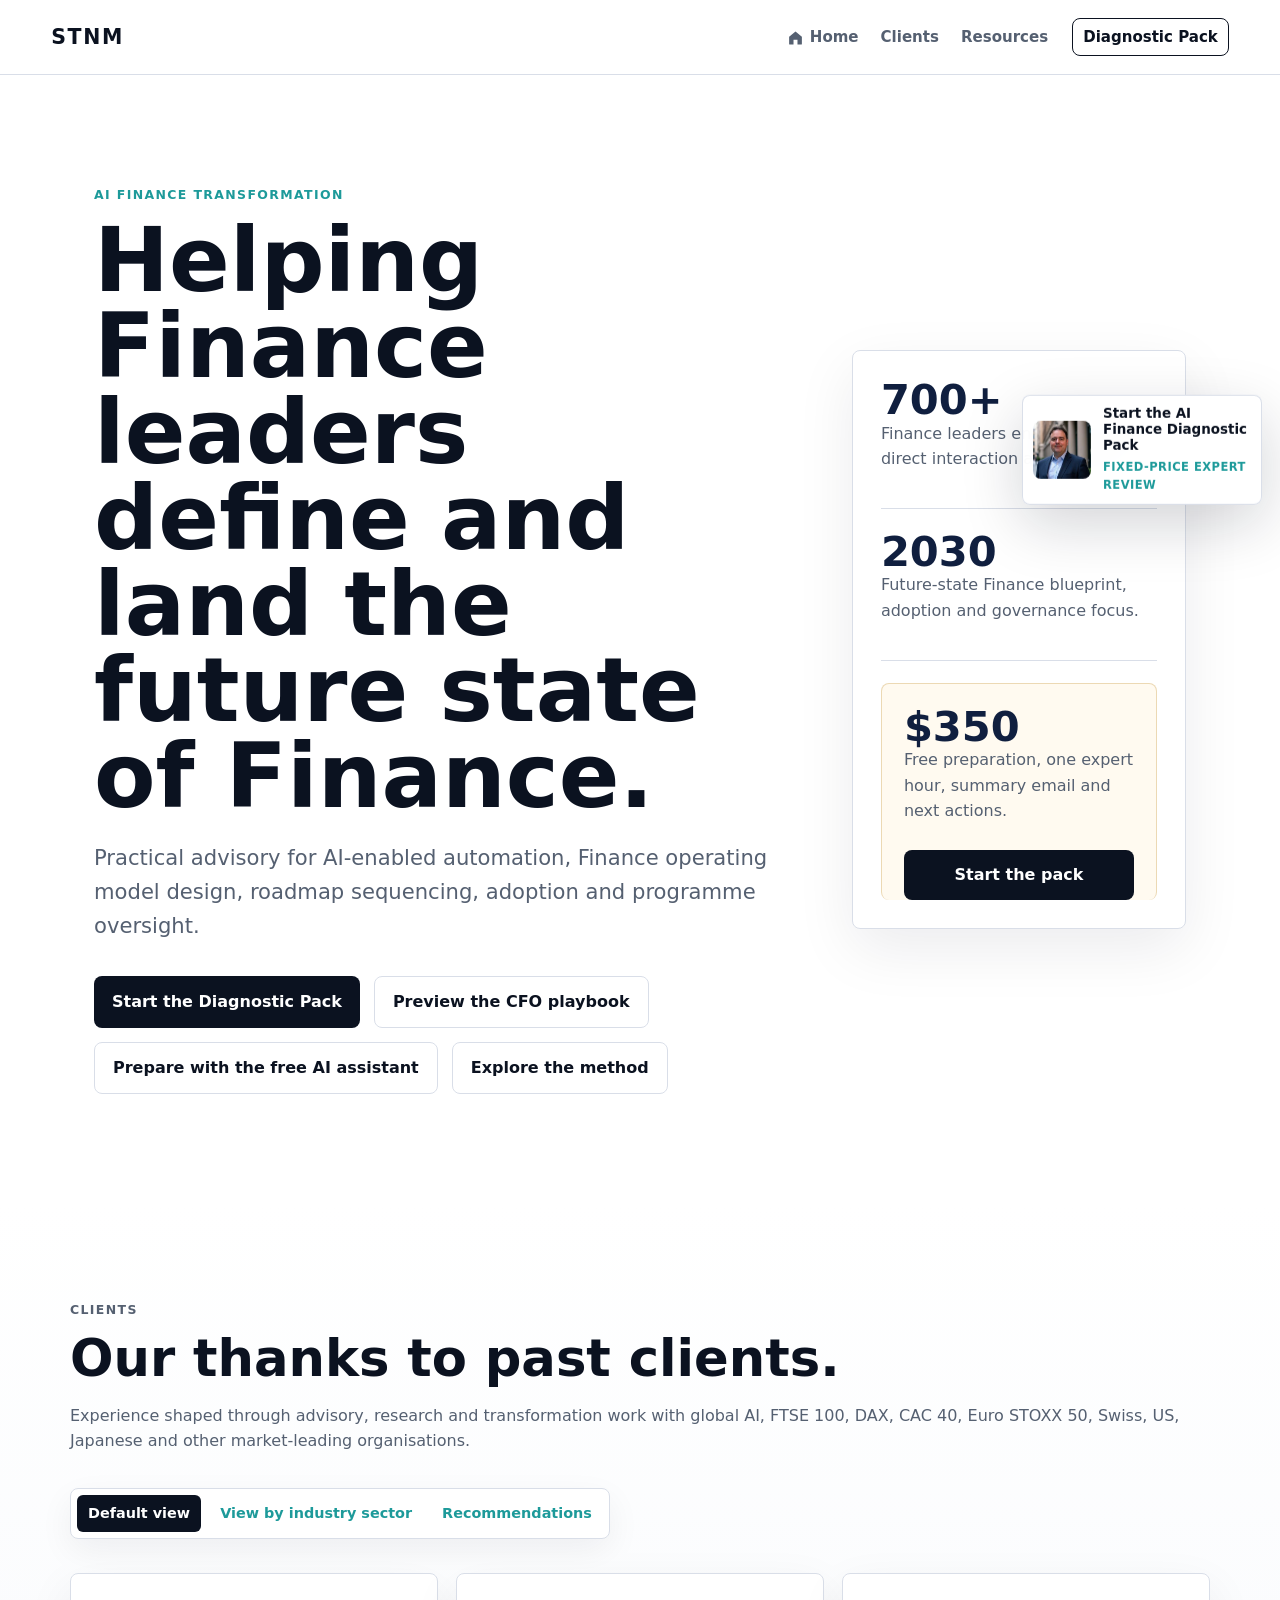
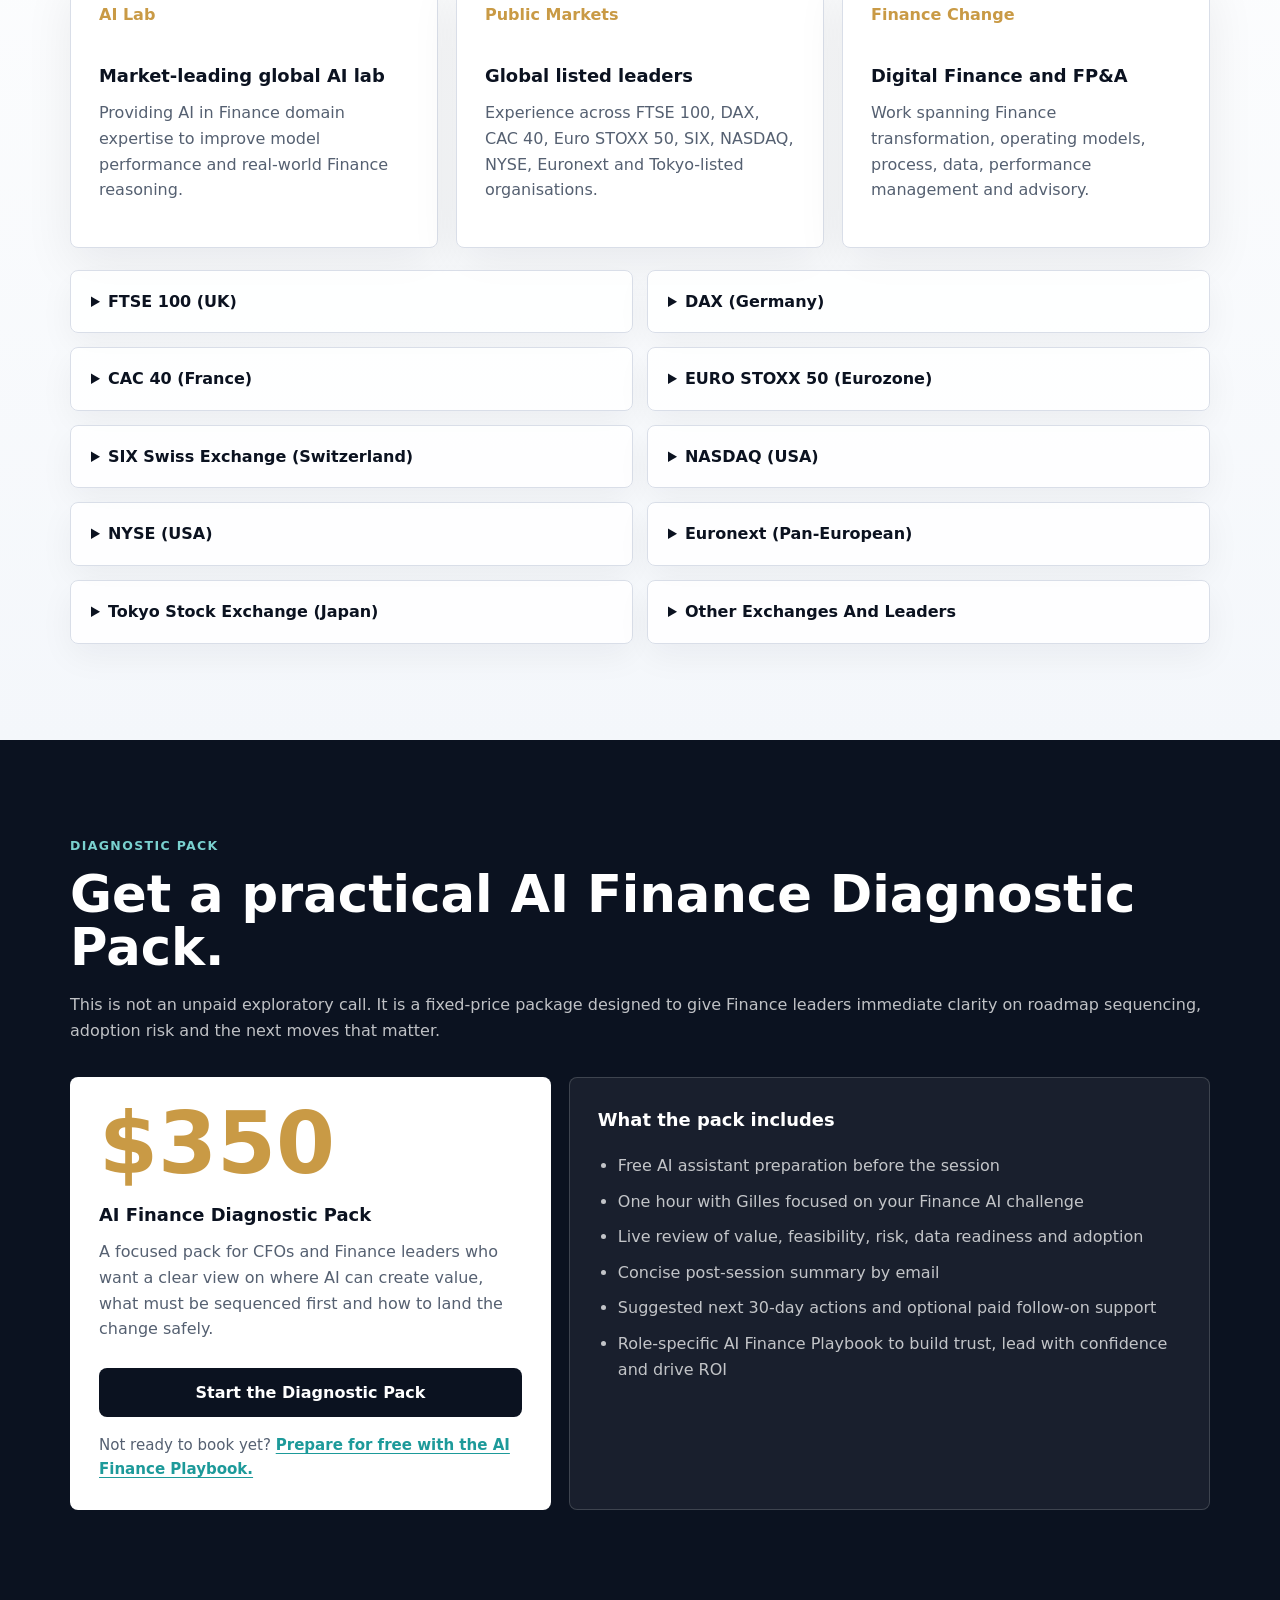
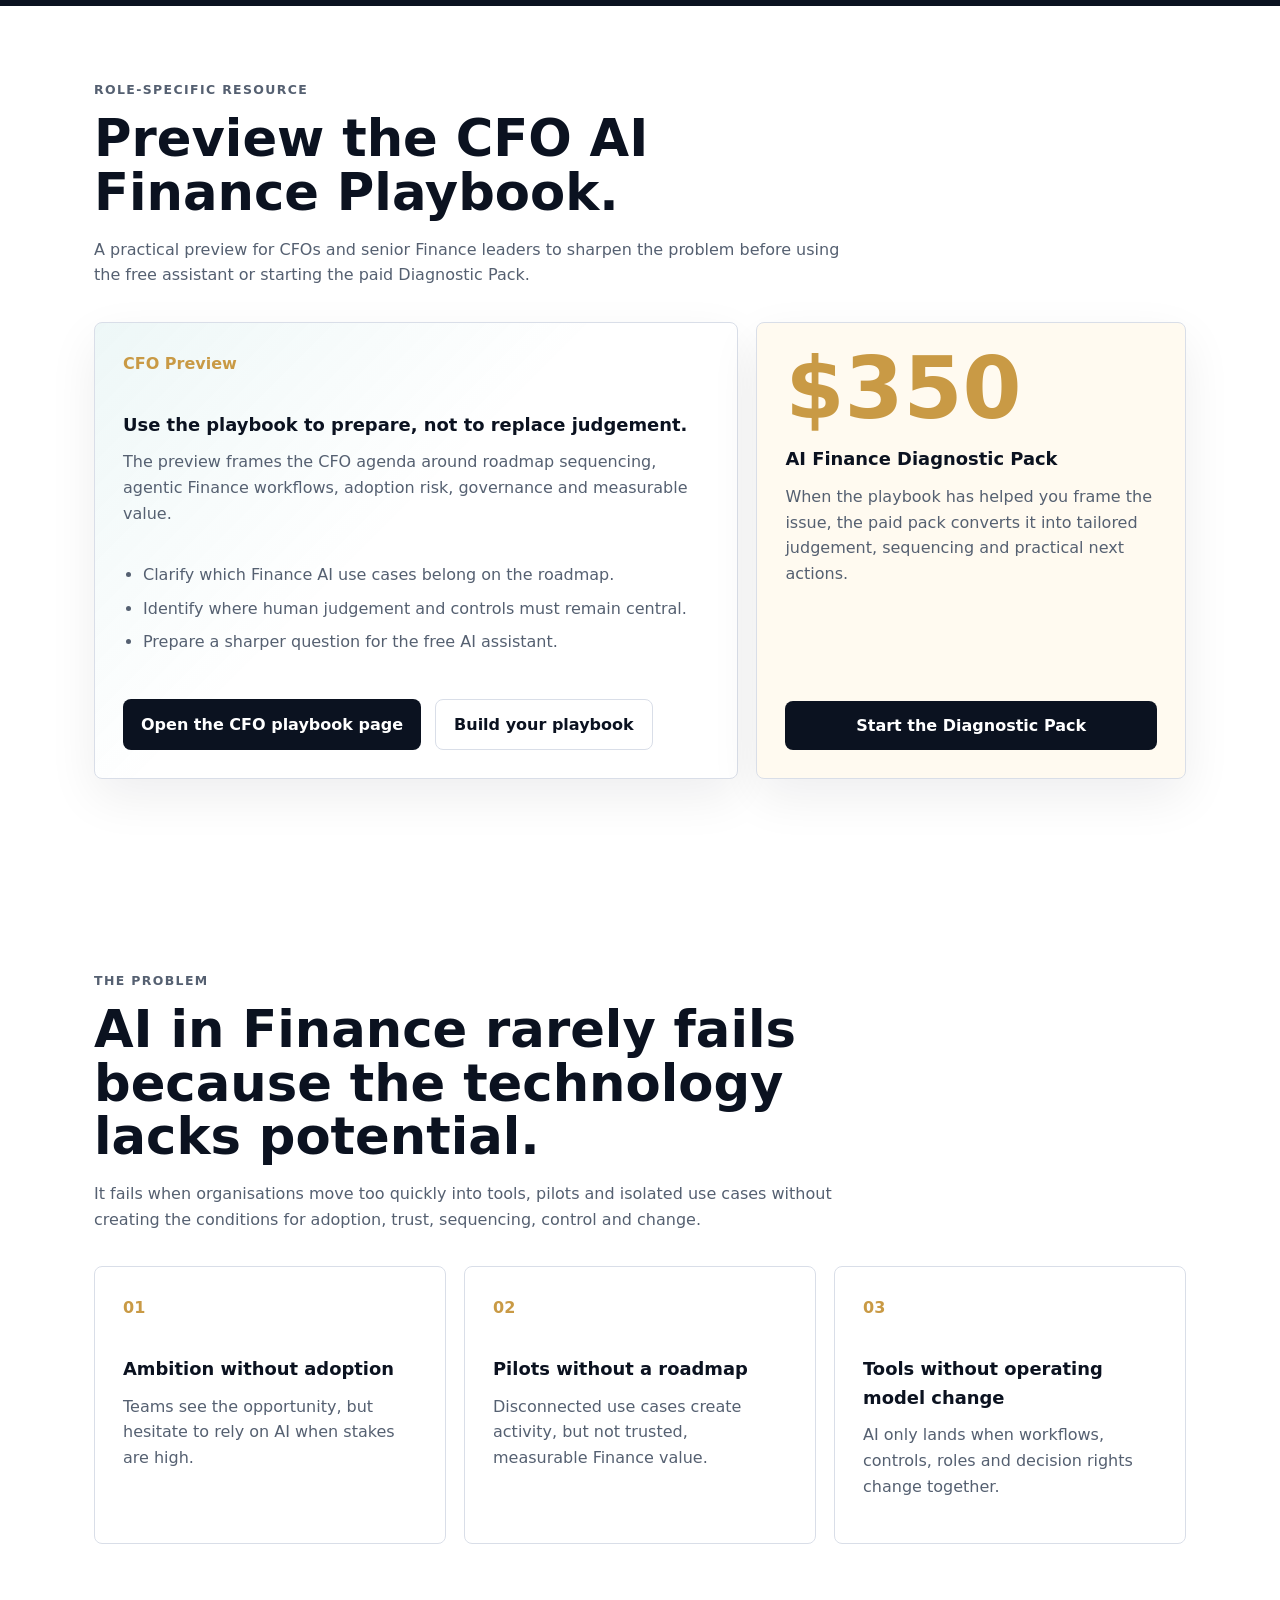
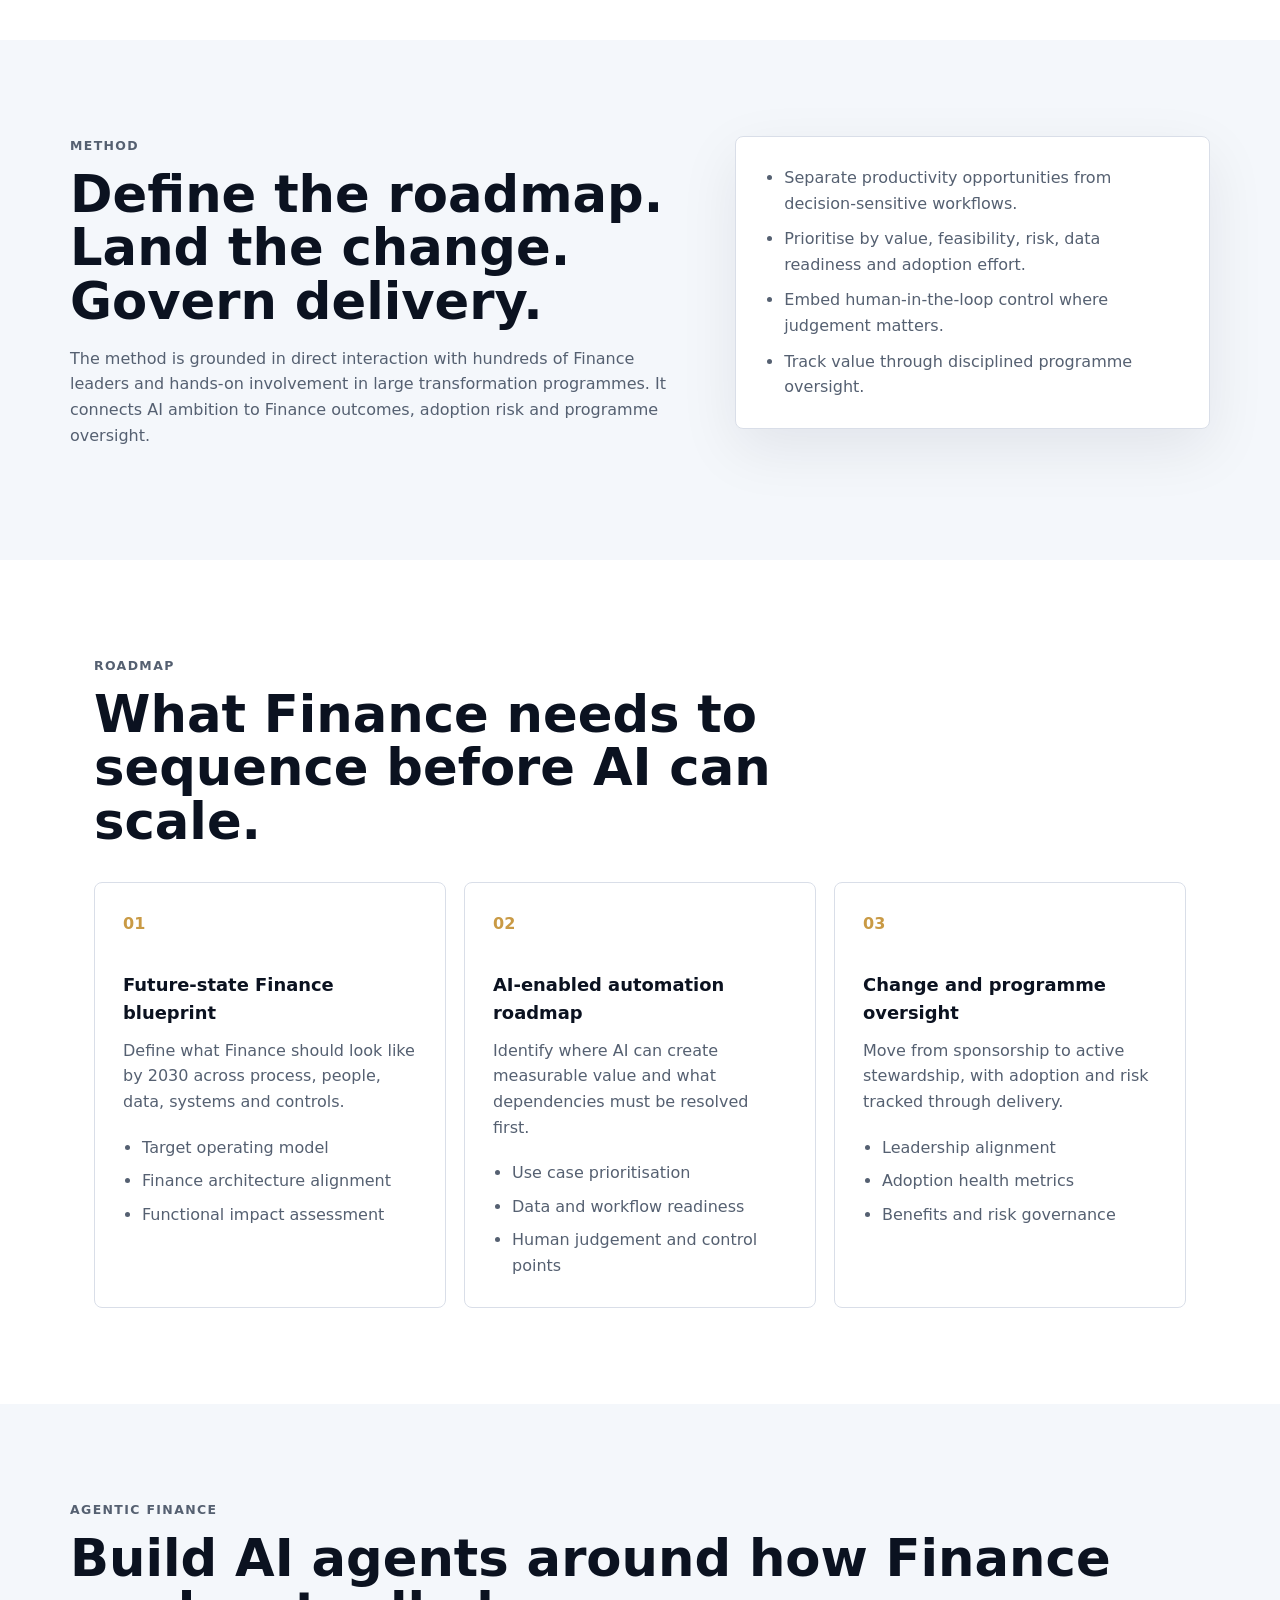
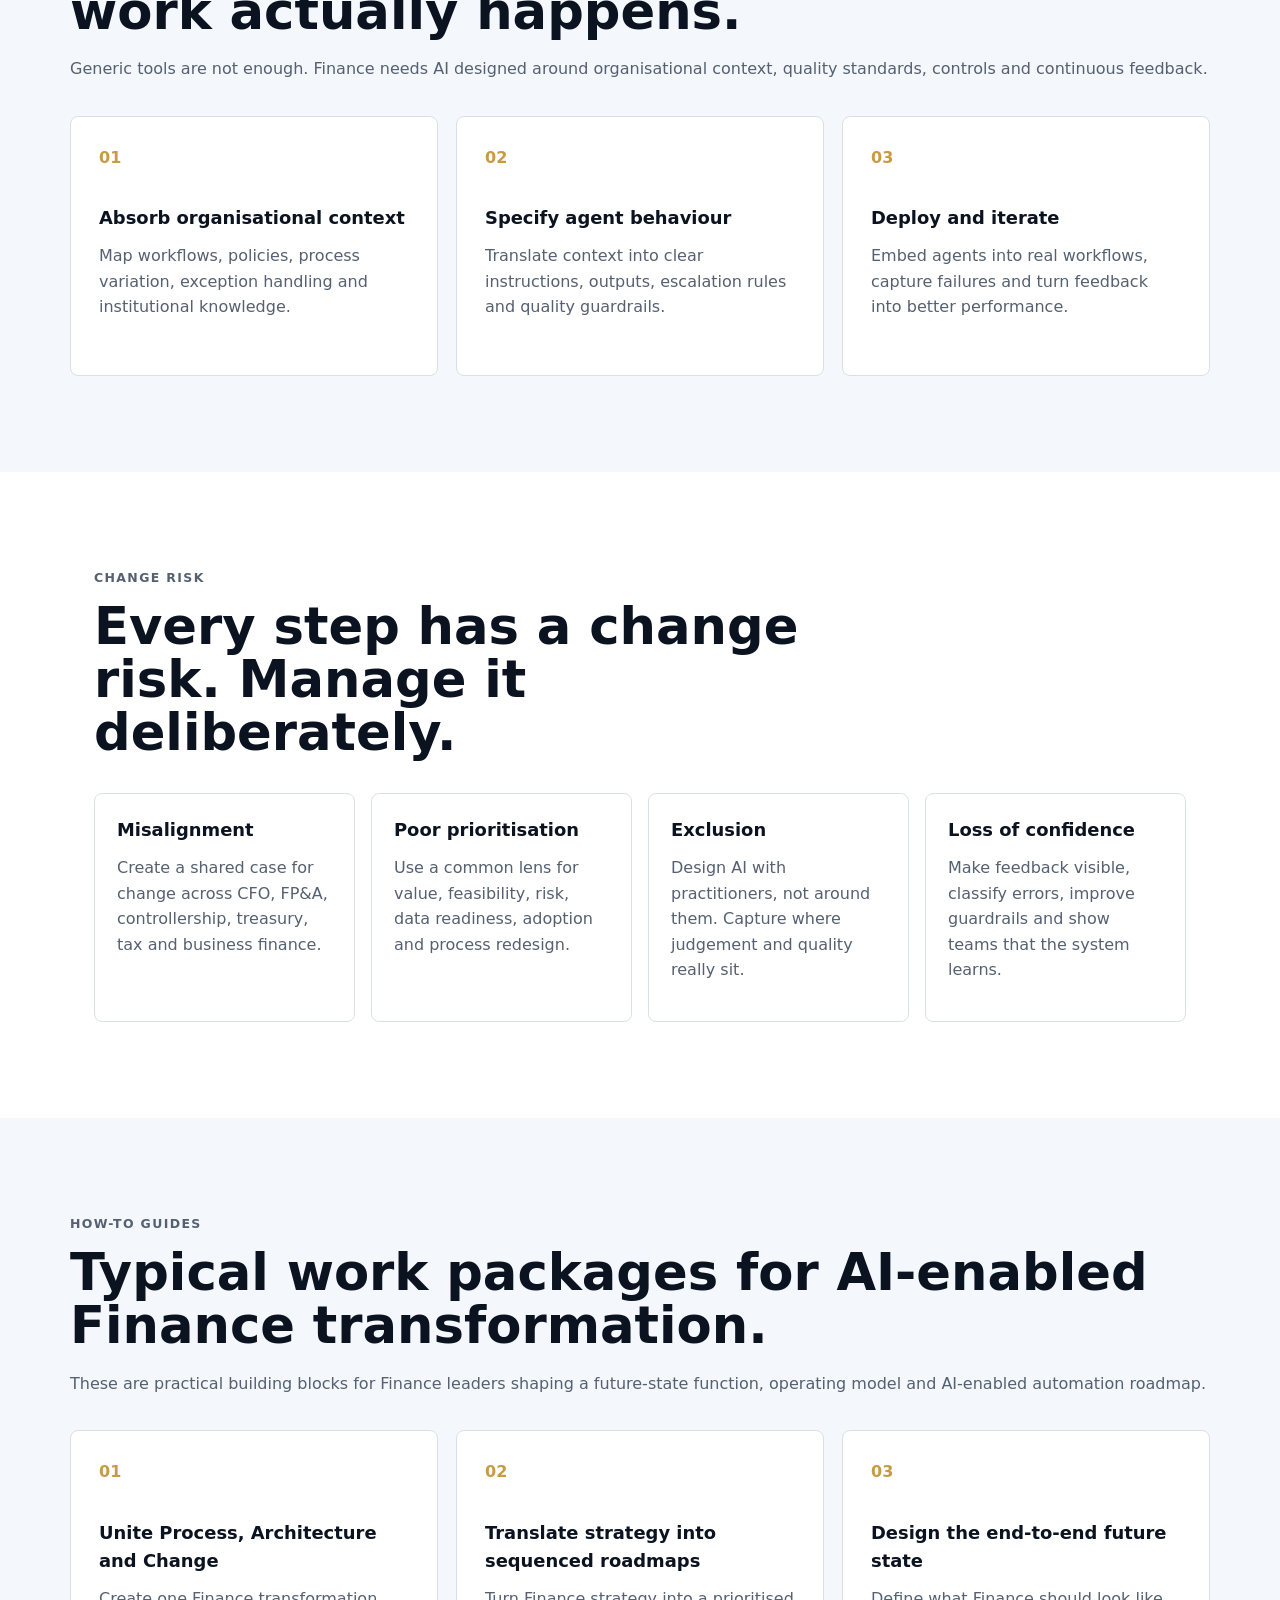
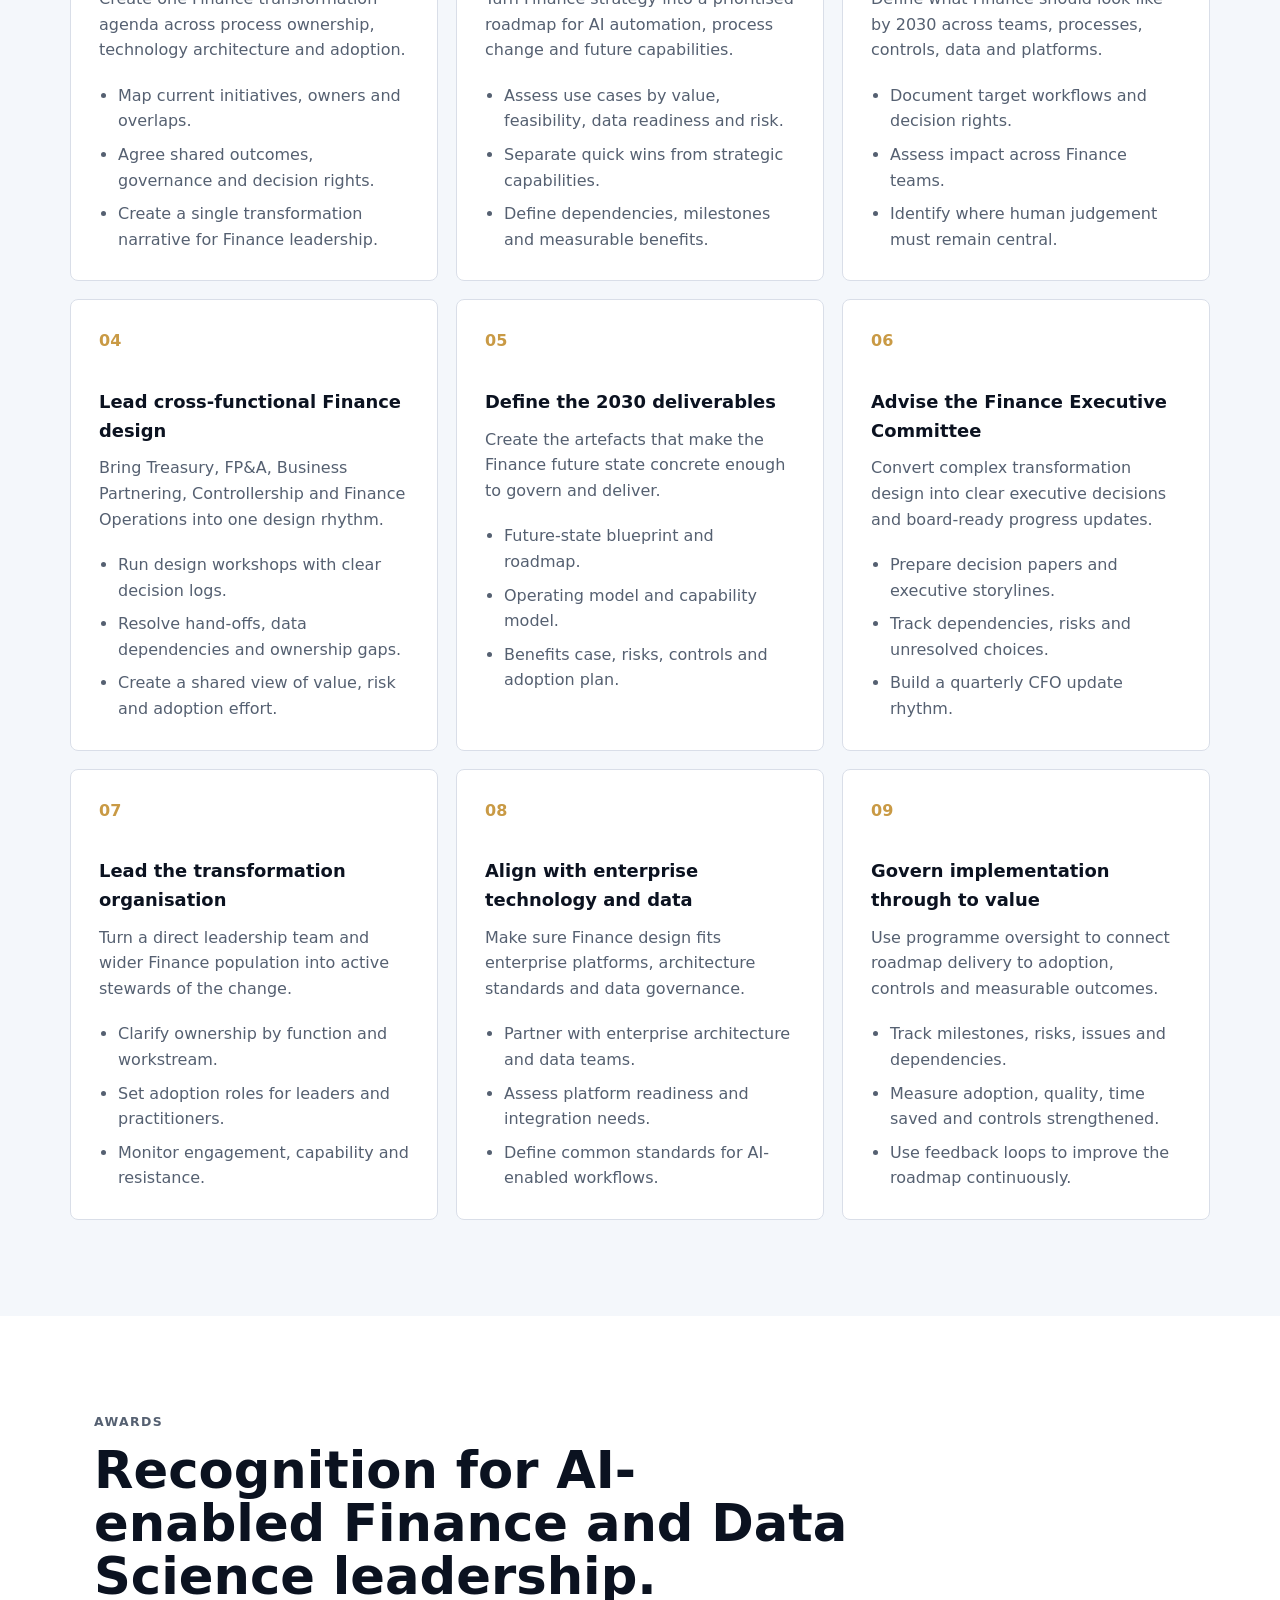
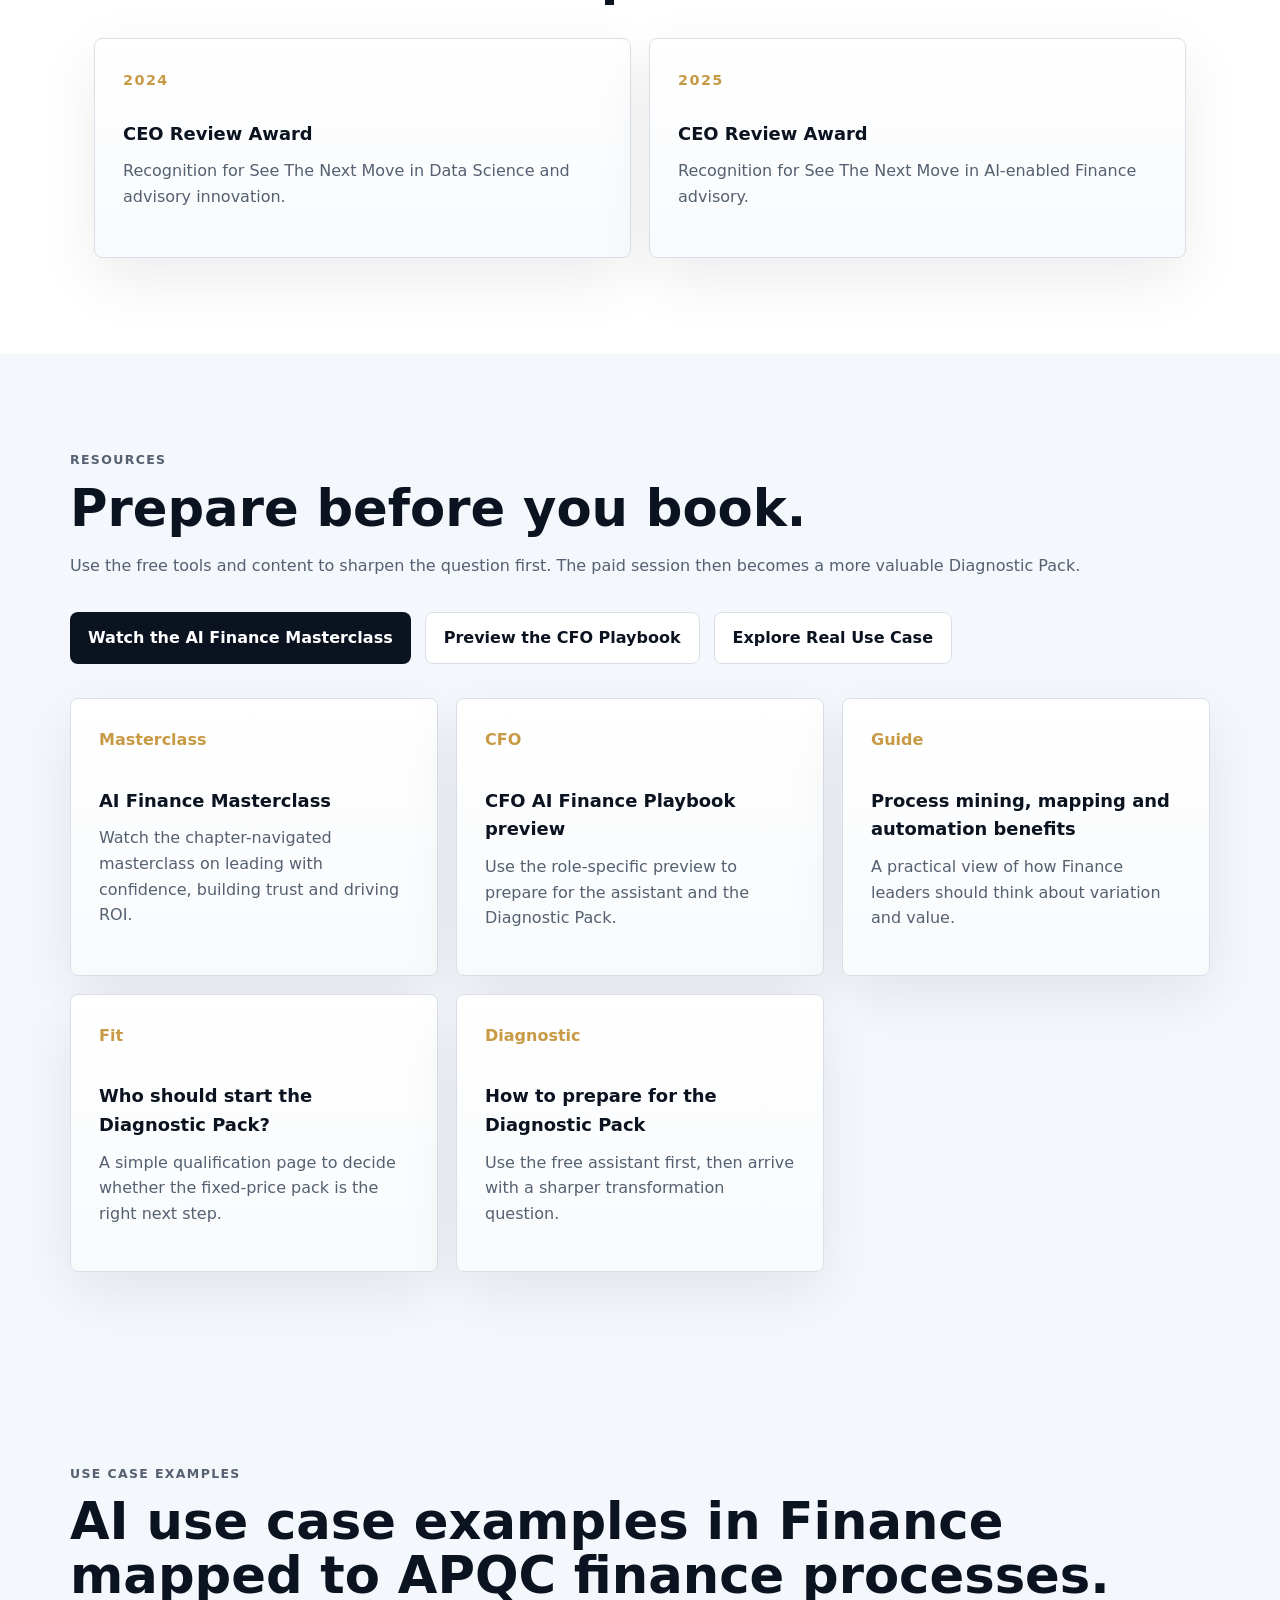
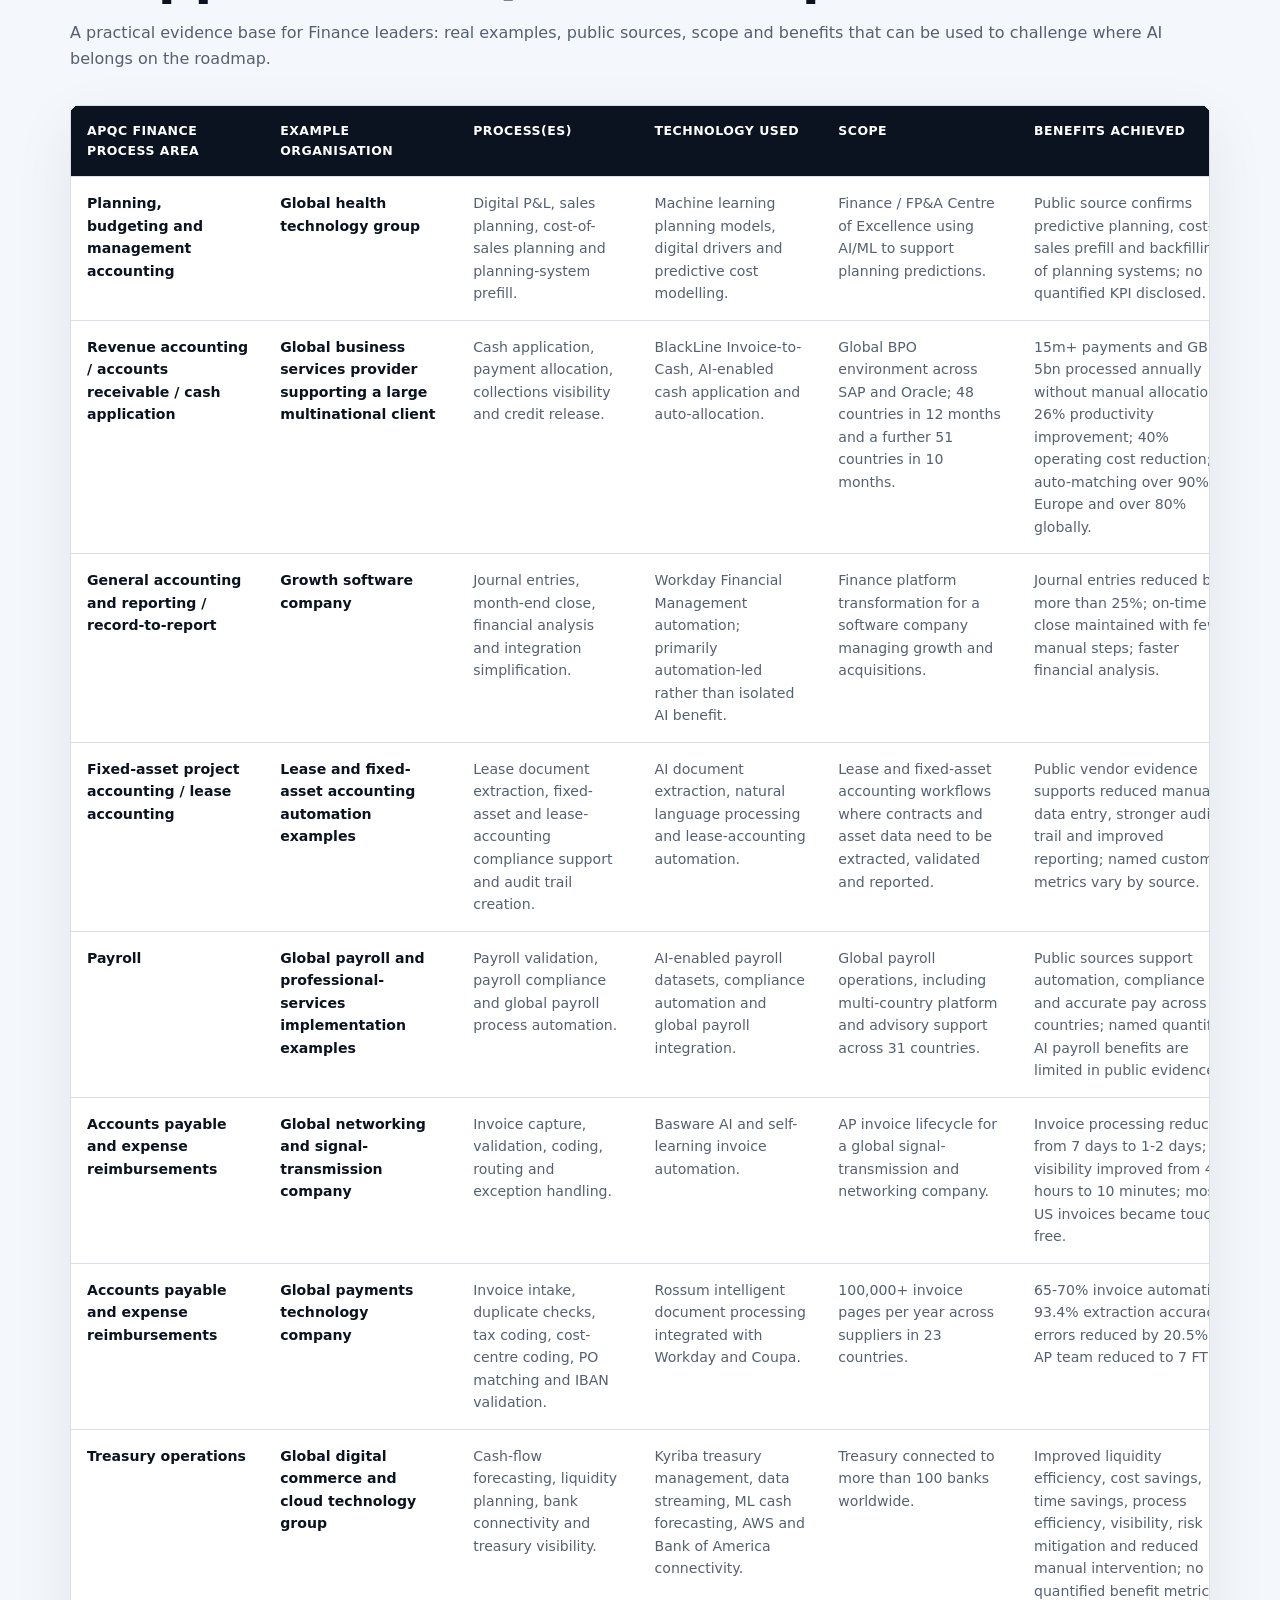
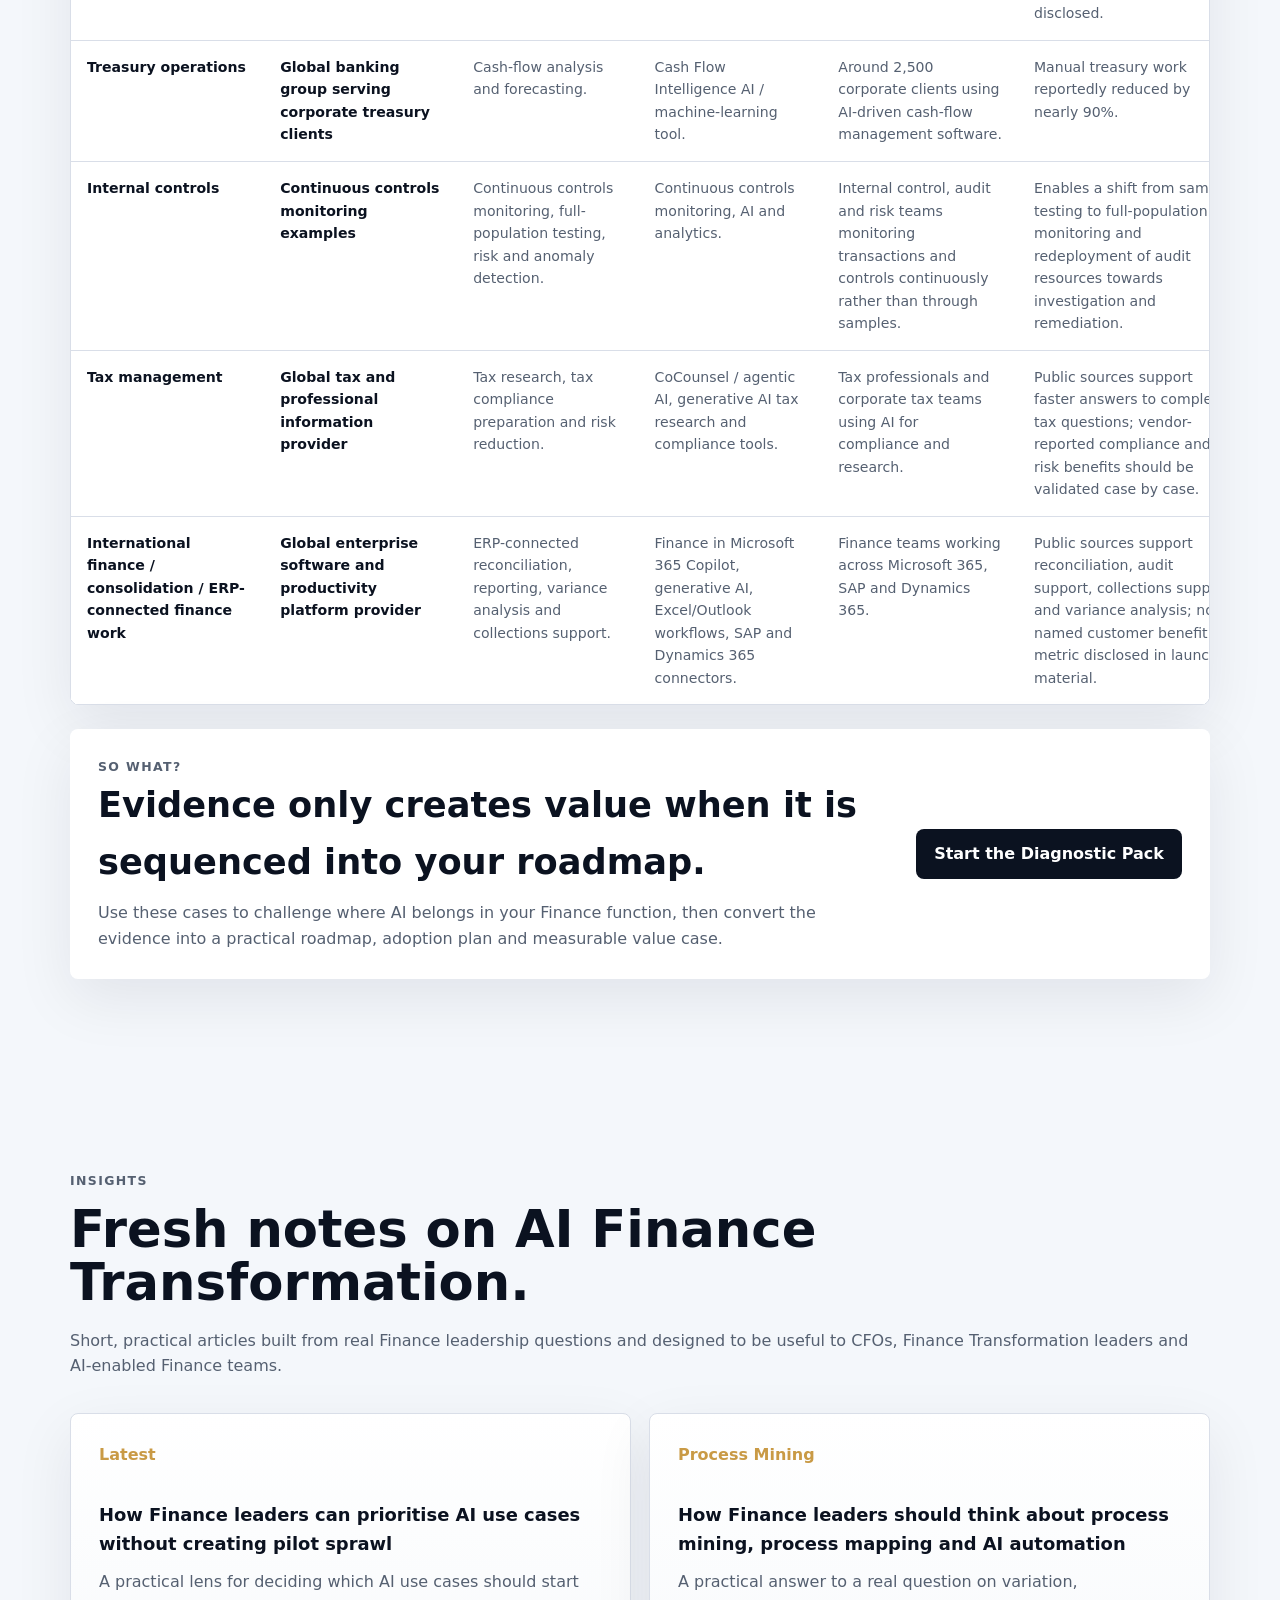
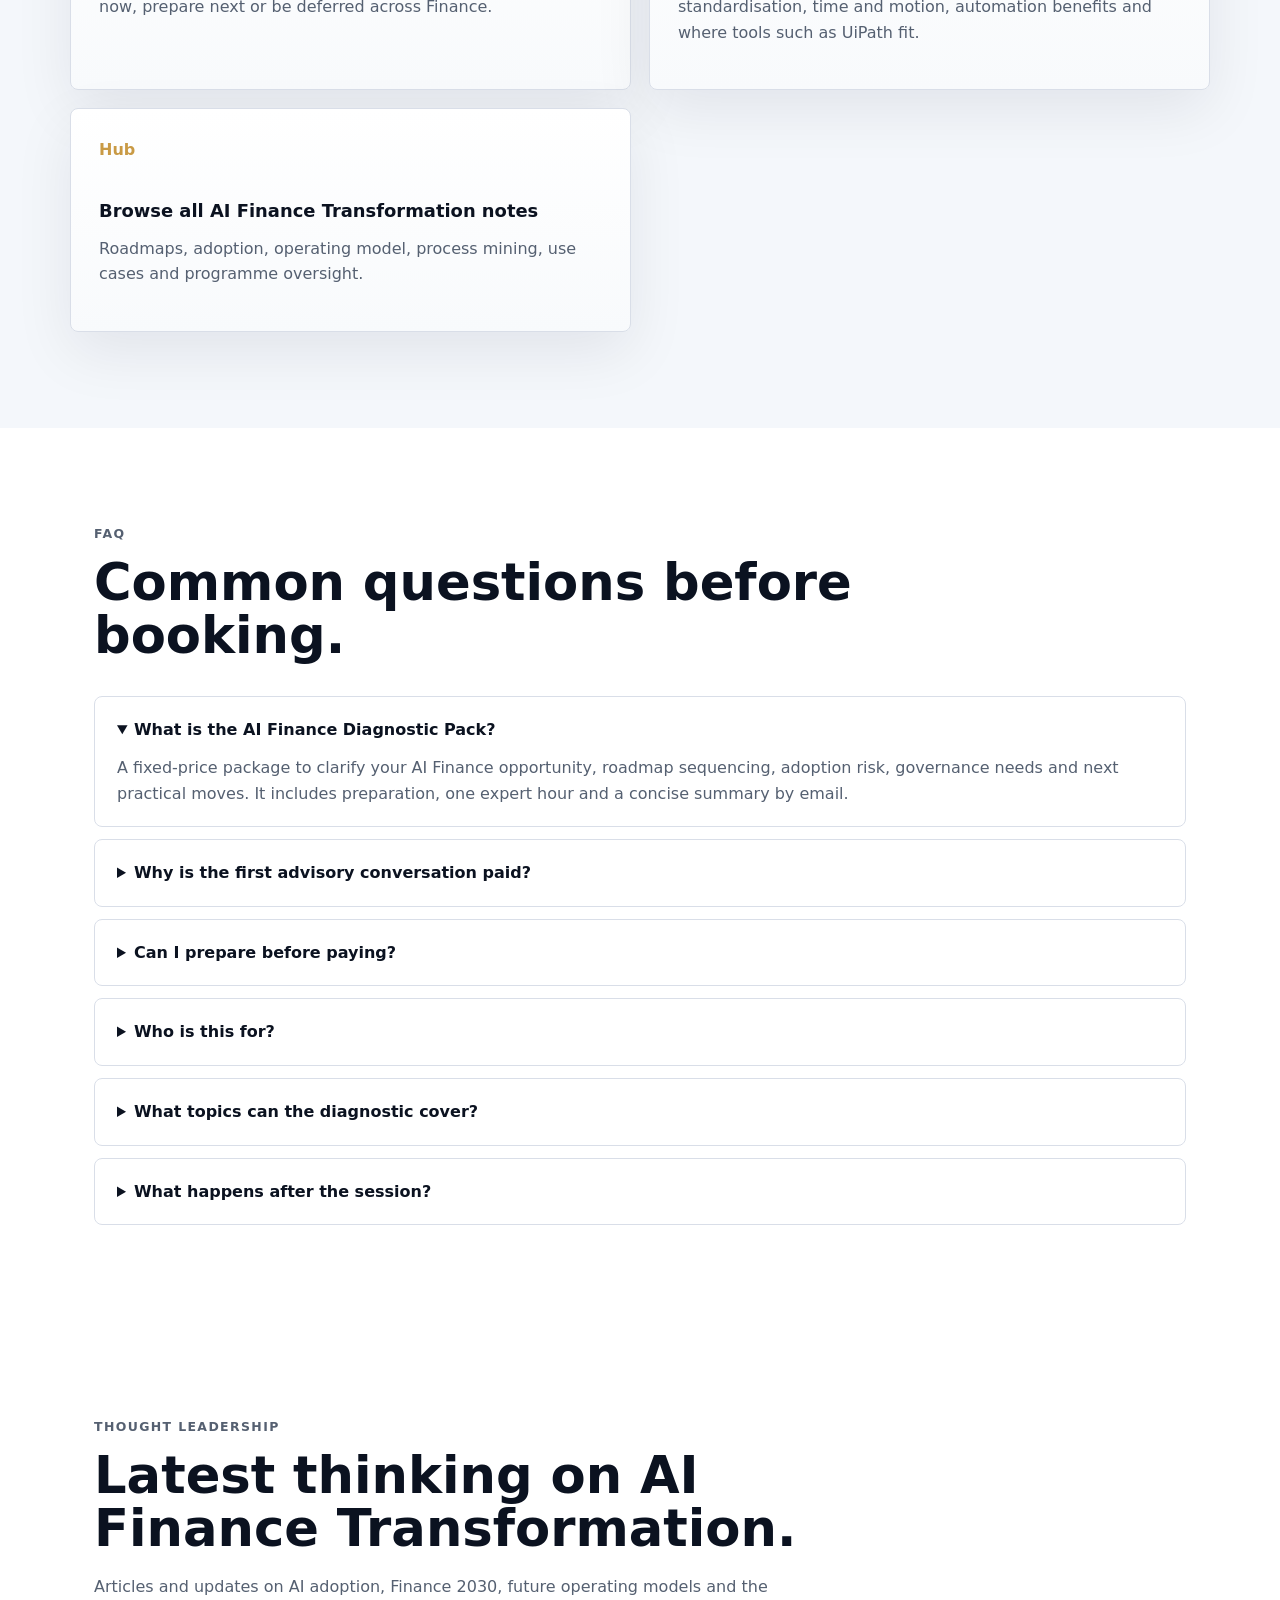
==== commit 7fce5dc3: "Restore anonymised homepage use case table" ====
--- a/index.html
+++ b/index.html
@@ -713,22 +713,21 @@
 
       <section class="section use-cases-section" id="real-use-cases">
         <div class="section-heading">
-          <p class="section-kicker">Verifiable Use Cases</p>
-          <h2>AI use cases in Finance mapped to APQC finance processes.</h2>
+          <p class="section-kicker">Use Case Examples</p>
+          <h2>AI use case examples in Finance mapped to APQC finance processes.</h2>
           <p>
             A practical evidence base for Finance leaders: real examples, public sources, scope
             and benefits that can be used to challenge where AI belongs on the roadmap.
           </p>
         </div>
-        <div class="use-case-table-wrap" role="region" aria-label="Verifiable AI use cases in Finance" tabindex="0">
+        <div class="use-case-table-wrap" role="region" aria-label="AI use case examples in Finance" tabindex="0">
           <table class="use-case-table">
             <thead>
               <tr>
                 <th>APQC finance process area</th>
-                <th>Company</th>
+                <th>Example organisation</th>
                 <th>Process(es)</th>
                 <th>Technology used</th>
-                <th>Verifiable live link</th>
                 <th>Scope</th>
                 <th>Benefits achieved</th>
               </tr>
@@ -736,109 +735,97 @@
             <tbody>
               <tr>
                 <td>Planning, budgeting and management accounting</td>
-                <td>Philips</td>
+                <td>Global health technology group</td>
                 <td>Digital P&amp;L, sales planning, cost-of-sales planning and planning-system prefill.</td>
                 <td>Machine learning planning models, digital drivers and predictive cost modelling.</td>
-                <td><a href="https://fpa-trends.com/article/digital-finance-philips-case-study" target="_blank" rel="noopener noreferrer">FP&amp;A Trends case study</a></td>
-                <td>Philips Finance / FP&amp;A Centre of Excellence using AI/ML to support planning predictions.</td>
+                <td>Finance / FP&amp;A Centre of Excellence using AI/ML to support planning predictions.</td>
                 <td>Public source confirms predictive planning, cost-of-sales prefill and backfilling of planning systems; no quantified KPI disclosed.</td>
               </tr>
               <tr>
                 <td>Revenue accounting / accounts receivable / cash application</td>
-                <td>Capgemini, for a large global client</td>
+                <td>Global business services provider supporting a large multinational client</td>
                 <td>Cash application, payment allocation, collections visibility and credit release.</td>
                 <td>BlackLine Invoice-to-Cash, AI-enabled cash application and auto-allocation.</td>
-                <td><a href="https://images.g2crowd.com/uploads/attachment/file/1444336/Capgemini-Client---Case-Study.pdf" target="_blank" rel="noopener noreferrer">BlackLine / Capgemini case study</a></td>
                 <td>Global BPO environment across SAP and Oracle; 48 countries in 12 months and a further 51 countries in 10 months.</td>
-                <td>15m+ payments and GBP5bn processed annually without manual allocation; 26% agent productivity improvement; 40% operating cost reduction; auto-matching over 90% in Europe and over 80% globally.</td>
+                <td>15m+ payments and GBP 5bn processed annually without manual allocation; 26% productivity improvement; 40% operating cost reduction; auto-matching over 90% in Europe and over 80% globally.</td>
               </tr>
               <tr>
                 <td>General accounting and reporting / record-to-report</td>
-                <td>Blackbaud</td>
+                <td>Growth software company</td>
                 <td>Journal entries, month-end close, financial analysis and integration simplification.</td>
                 <td>Workday Financial Management automation; primarily automation-led rather than isolated AI benefit.</td>
-                <td><a href="https://www.workday.com/en-us/customer-stories/a-h/blackbaud-faster-financial-analysis-drives-connection.html" target="_blank" rel="noopener noreferrer">Workday customer story</a></td>
                 <td>Finance platform transformation for a software company managing growth and acquisitions.</td>
                 <td>Journal entries reduced by more than 25%; on-time close maintained with fewer manual steps; faster financial analysis.</td>
               </tr>
               <tr>
                 <td>Fixed-asset project accounting / lease accounting</td>
-                <td>Trullion / Nakisa</td>
+                <td>Lease and fixed-asset accounting automation examples</td>
                 <td>Lease document extraction, fixed-asset and lease-accounting compliance support and audit trail creation.</td>
                 <td>AI document extraction, natural language processing and lease-accounting automation.</td>
-                <td><a href="https://trullion.com/lease-accounting-abstraction/" target="_blank" rel="noopener noreferrer">Trullion</a> / <a href="https://www.nakisa.com/products/lease-accounting-software/" target="_blank" rel="noopener noreferrer">Nakisa</a></td>
                 <td>Lease and fixed-asset accounting workflows where contracts and asset data need to be extracted, validated and reported.</td>
                 <td>Public vendor evidence supports reduced manual data entry, stronger audit trail and improved reporting; named customer metrics vary by source.</td>
               </tr>
               <tr>
                 <td>Payroll</td>
-                <td>ADP / Workday with PwC</td>
+                <td>Global payroll and professional-services implementation examples</td>
                 <td>Payroll validation, payroll compliance and global payroll process automation.</td>
                 <td>AI-enabled payroll datasets, compliance automation and global payroll integration.</td>
-                <td><a href="https://www.adp.com/what-we-offer/ai-solutions.aspx" target="_blank" rel="noopener noreferrer">ADP AI payroll</a> / <a href="https://www.pwc.com/gx/en/about/case-studies/workday-seamless-global-payroll-integration.html" target="_blank" rel="noopener noreferrer">Workday/PwC case</a></td>
-                <td>Global payroll operations, including Workday/PwC support across 31 countries.</td>
+                <td>Global payroll operations, including multi-country platform and advisory support across 31 countries.</td>
                 <td>Public sources support automation, compliance and accurate pay across countries; named quantified AI payroll benefits are limited in public evidence.</td>
               </tr>
               <tr>
                 <td>Accounts payable and expense reimbursements</td>
-                <td>Belden</td>
+                <td>Global networking and signal-transmission company</td>
                 <td>Invoice capture, validation, coding, routing and exception handling.</td>
                 <td>Basware AI and self-learning invoice automation.</td>
-                <td><a href="https://customer.basware.com/en/how-ai-took-beldens-invoice-processing-from-7-days-to-1-and-keeps-getting-faster?hs_amp=true" target="_blank" rel="noopener noreferrer">Basware case study</a></td>
                 <td>AP invoice lifecycle for a global signal-transmission and networking company.</td>
                 <td>Invoice processing reduced from 7 days to 1-2 days; visibility improved from 48 hours to 10 minutes; most US invoices became touch-free.</td>
               </tr>
               <tr>
                 <td>Accounts payable and expense reimbursements</td>
-                <td>Adyen</td>
+                <td>Global payments technology company</td>
                 <td>Invoice intake, duplicate checks, tax coding, cost-centre coding, PO matching and IBAN validation.</td>
                 <td>Rossum intelligent document processing integrated with Workday and Coupa.</td>
-                <td><a href="https://rossum.ai/customer-stories/adyen/" target="_blank" rel="noopener noreferrer">Rossum / Adyen case study</a></td>
                 <td>100,000+ invoice pages per year across suppliers in 23 countries.</td>
                 <td>65-70% invoice automation; 93.4% extraction accuracy; errors reduced by 20.5%; AP team reduced to 7 FTE.</td>
               </tr>
               <tr>
                 <td>Treasury operations</td>
-                <td>Amazon</td>
+                <td>Global digital commerce and cloud technology group</td>
                 <td>Cash-flow forecasting, liquidity planning, bank connectivity and treasury visibility.</td>
                 <td>Kyriba treasury management, data streaming, ML cash forecasting, AWS and Bank of America connectivity.</td>
-                <td><a href="https://www.kyriba.com/resource/amazon-adam-smith-awards-2023-machine-learning-forecasting-solution/" target="_blank" rel="noopener noreferrer">Kyriba / Amazon treasury case</a></td>
-                <td>Amazon Treasury connected to more than 100 banks worldwide.</td>
+                <td>Treasury connected to more than 100 banks worldwide.</td>
                 <td>Improved liquidity efficiency, cost savings, time savings, process efficiency, visibility, risk mitigation and reduced manual intervention; no quantified benefit metric disclosed.</td>
               </tr>
               <tr>
                 <td>Treasury operations</td>
-                <td>JPMorgan, for corporate treasury clients</td>
+                <td>Global banking group serving corporate treasury clients</td>
                 <td>Cash-flow analysis and forecasting.</td>
                 <td>Cash Flow Intelligence AI / machine-learning tool.</td>
-                <td><a href="https://news.bloomberglaw.com/banking-law/jpmorgans-ai-aided-cashflow-model-can-cut-manual-work-by-90" target="_blank" rel="noopener noreferrer">Bloomberg report</a></td>
                 <td>Around 2,500 corporate clients using AI-driven cash-flow management software.</td>
                 <td>Manual treasury work reportedly reduced by nearly 90%.</td>
               </tr>
               <tr>
                 <td>Internal controls</td>
-                <td>Deloitte / Diligent</td>
+                <td>Continuous controls monitoring examples</td>
                 <td>Continuous controls monitoring, full-population testing, risk and anomaly detection.</td>
                 <td>Continuous controls monitoring, AI and analytics.</td>
-                <td><a href="https://www.deloitte.com/global/en/services/consulting-risk/services/continuous-controls-monitoring.html" target="_blank" rel="noopener noreferrer">Deloitte CCM</a> / <a href="https://www.diligent.com/-/media/project/diligent/master/insights/white-papers/pdf-media-files/diligent_continuous-controls-monitoring_us.pdf" target="_blank" rel="noopener noreferrer">Diligent CCM</a></td>
                 <td>Internal control, audit and risk teams monitoring transactions and controls continuously rather than through samples.</td>
                 <td>Enables a shift from sample testing to full-population monitoring and redeployment of audit resources towards investigation and remediation.</td>
               </tr>
               <tr>
                 <td>Tax management</td>
-                <td>Thomson Reuters</td>
+                <td>Global tax and professional information provider</td>
                 <td>Tax research, tax compliance preparation and risk reduction.</td>
                 <td>CoCounsel / agentic AI, generative AI tax research and compliance tools.</td>
-                <td><a href="https://tax.thomsonreuters.com/en/products/cocounsel-tax" target="_blank" rel="noopener noreferrer">CoCounsel Tax</a></td>
                 <td>Tax professionals and corporate tax teams using AI for compliance and research.</td>
                 <td>Public sources support faster answers to complex tax questions; vendor-reported compliance and risk benefits should be validated case by case.</td>
               </tr>
               <tr>
                 <td>International finance / consolidation / ERP-connected finance work</td>
-                <td>Microsoft</td>
+                <td>Global enterprise software and productivity platform provider</td>
                 <td>ERP-connected reconciliation, reporting, variance analysis and collections support.</td>
                 <td>Finance in Microsoft 365 Copilot, generative AI, Excel/Outlook workflows, SAP and Dynamics 365 connectors.</td>
-                <td><a href="https://www.microsoft.com/en-us/dynamics-365/blog/it-professional/2025/10/20/empowering-finance-with-an-ai-assistant-in-microsoft-365-copilot/" target="_blank" rel="noopener noreferrer">Microsoft Copilot for Finance GA</a></td>
                 <td>Finance teams working across Microsoft 365, SAP and Dynamics 365.</td>
                 <td>Public sources support reconciliation, audit support, collections support and variance analysis; no named customer benefit metric disclosed in launch material.</td>
               </tr>
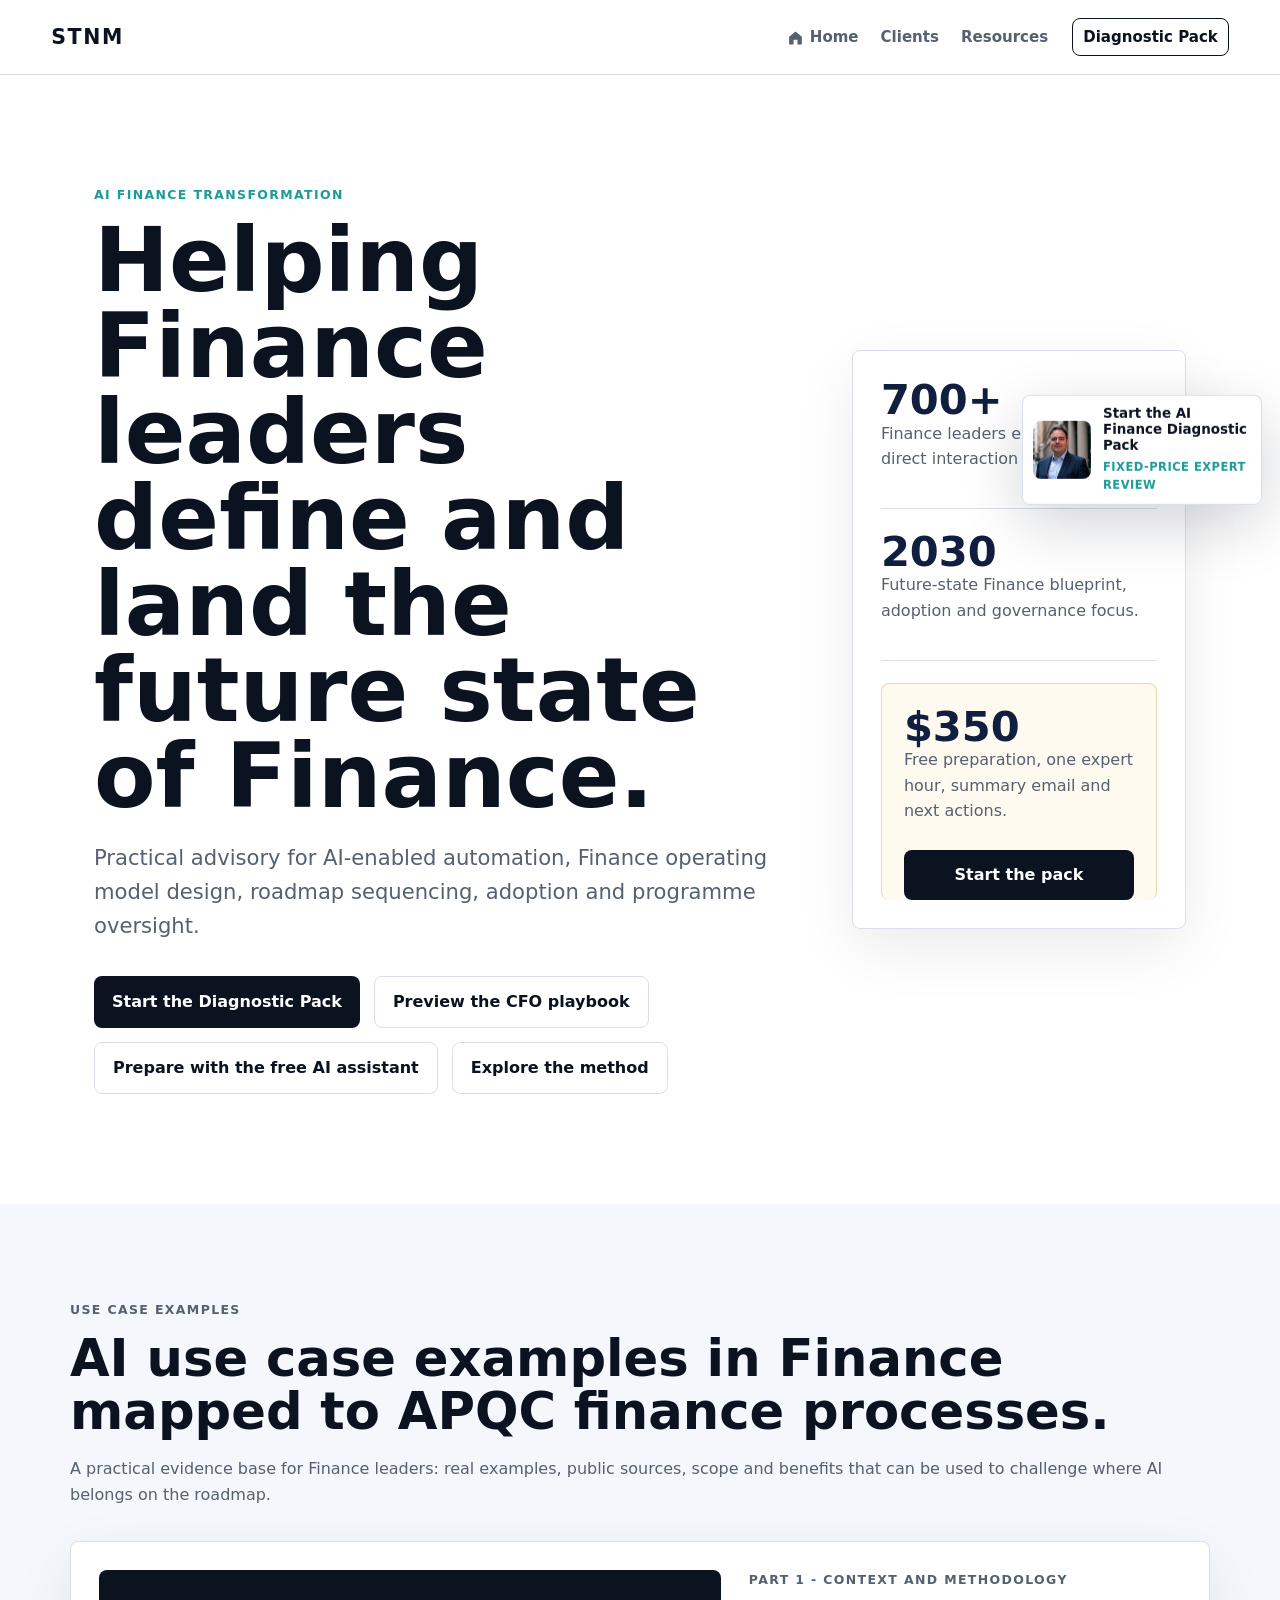
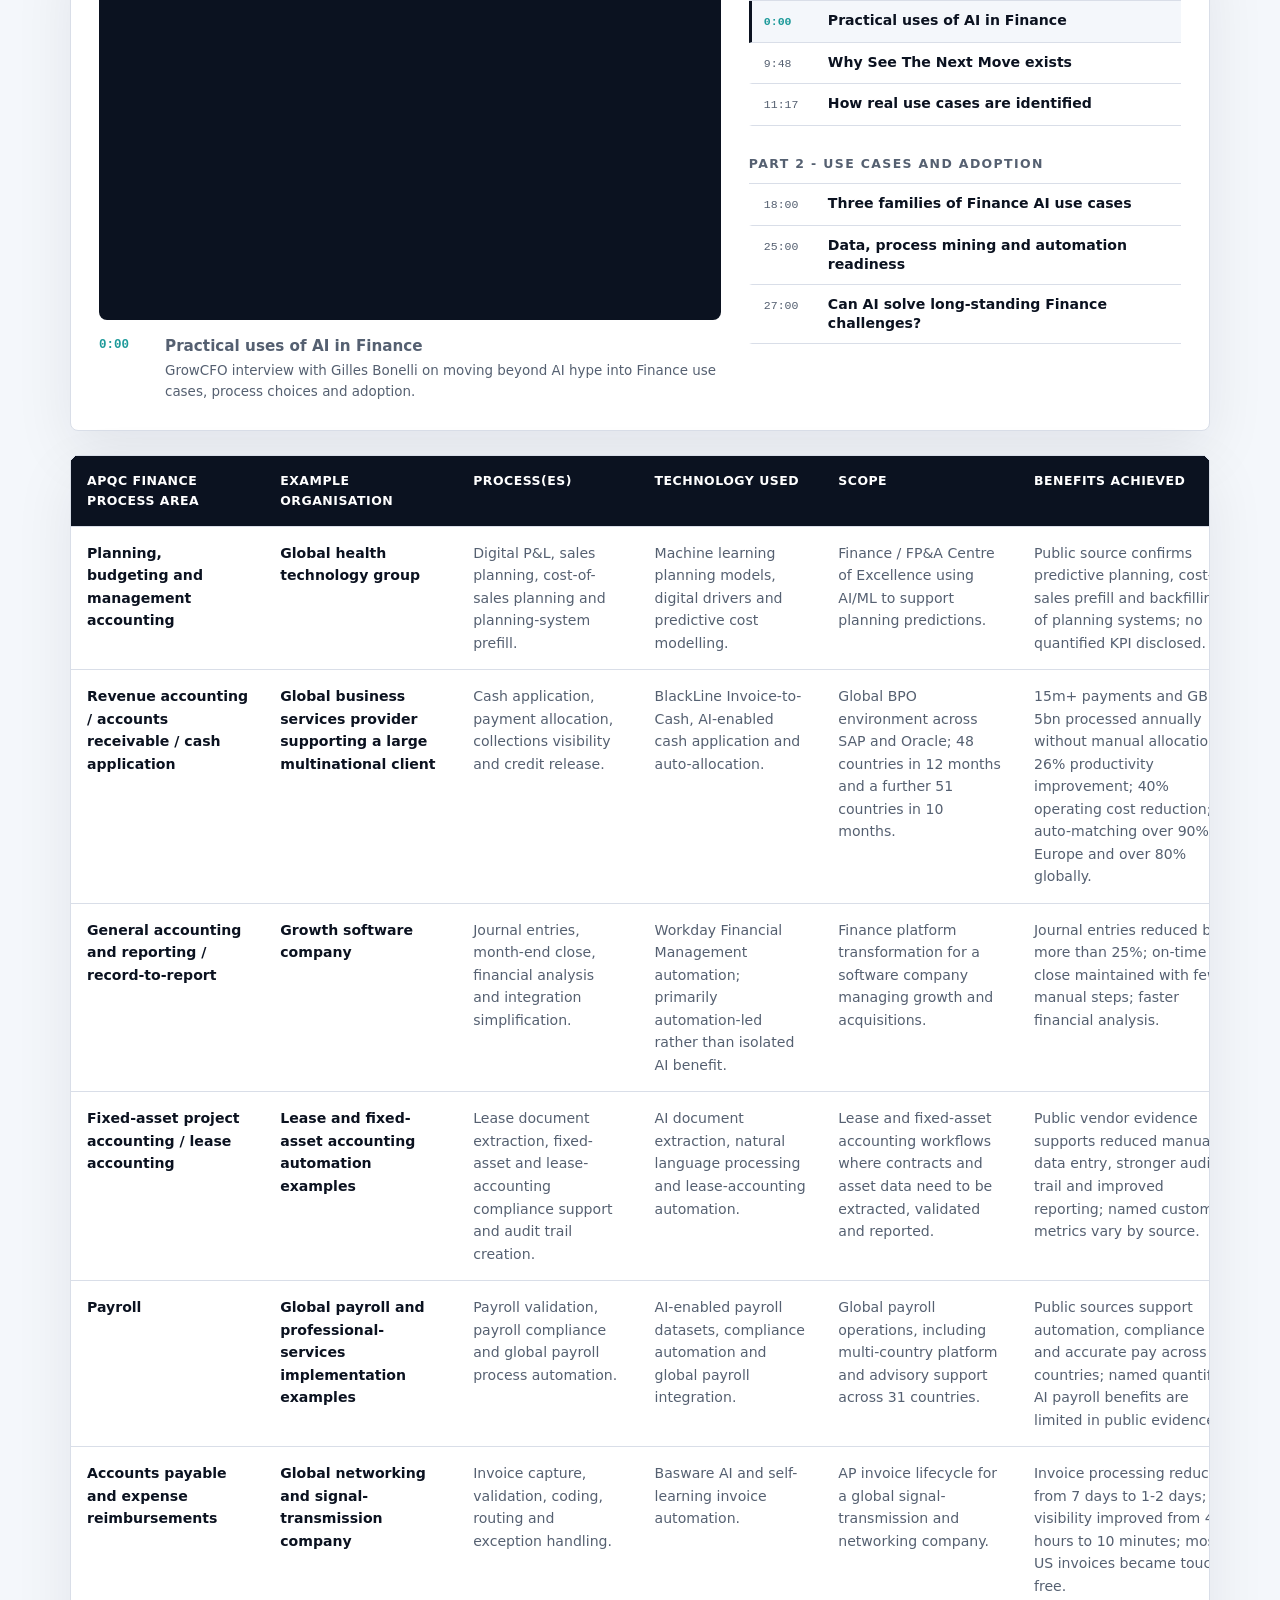
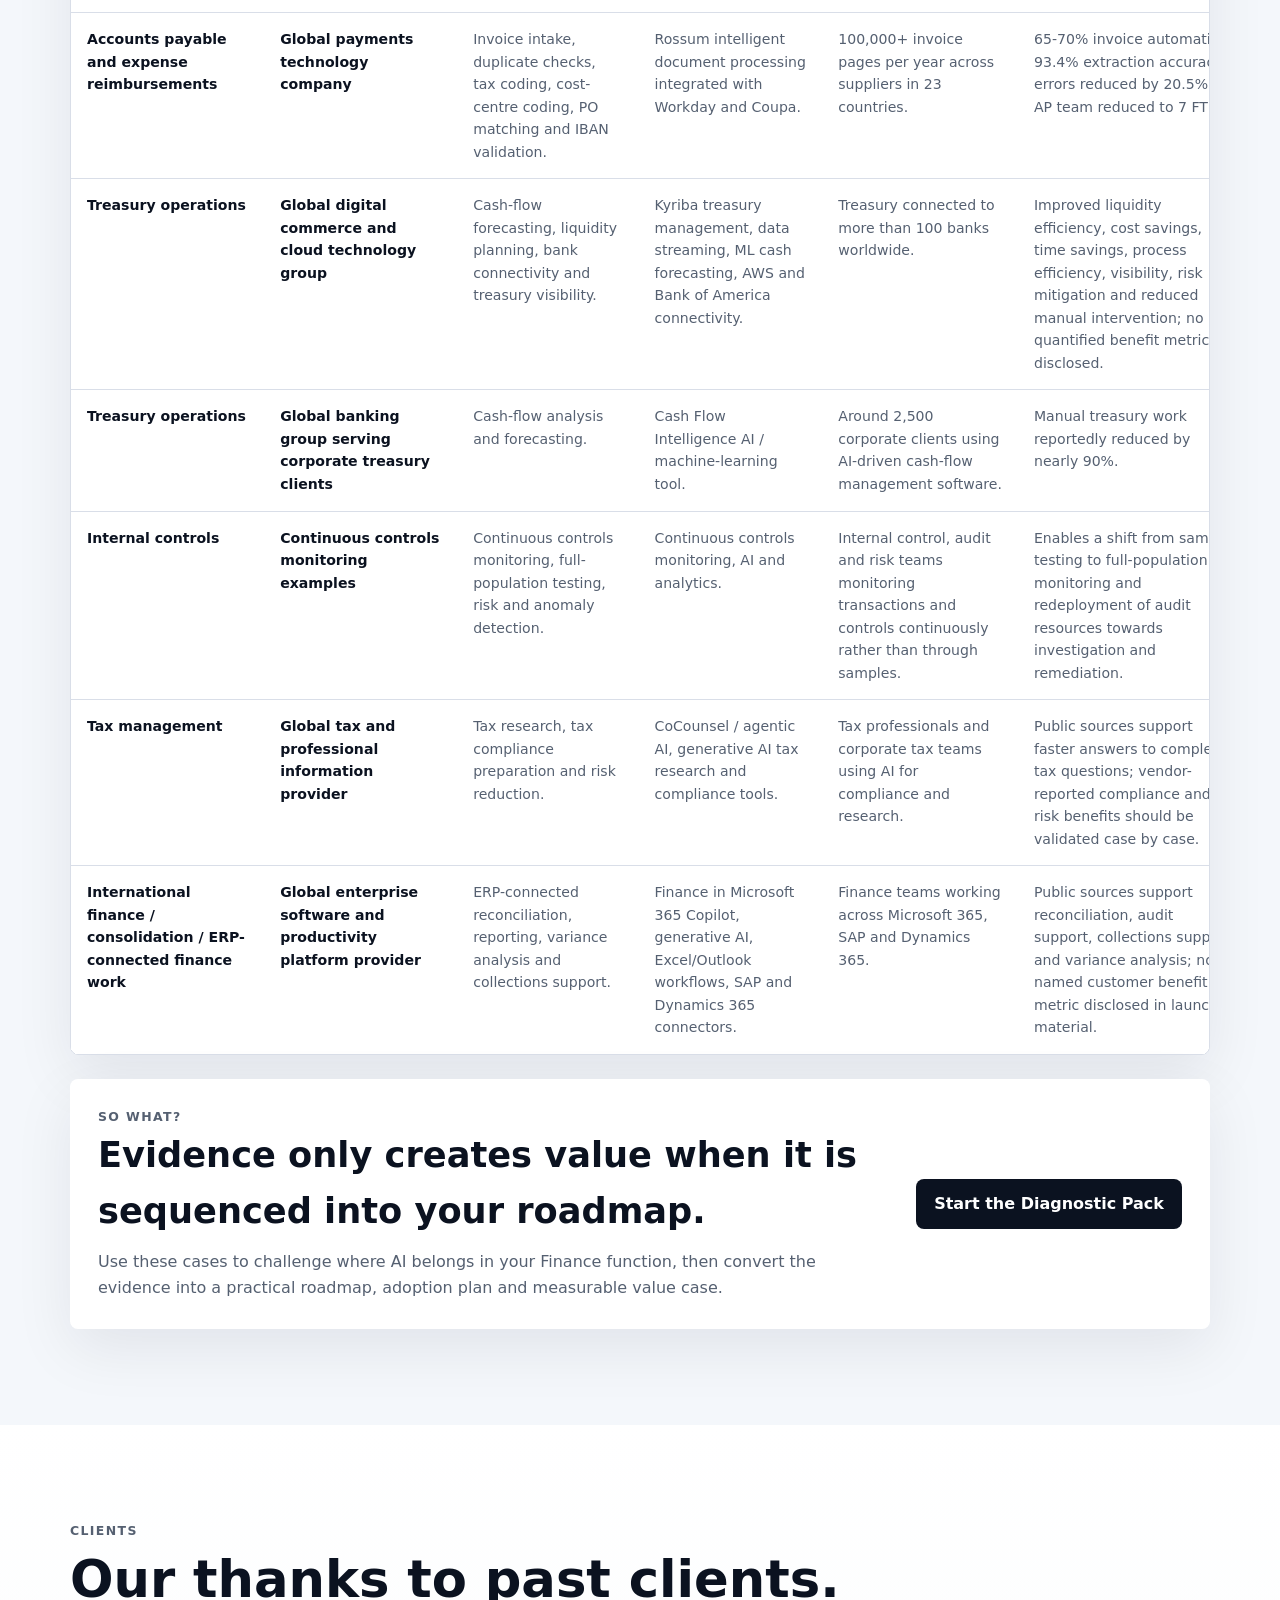
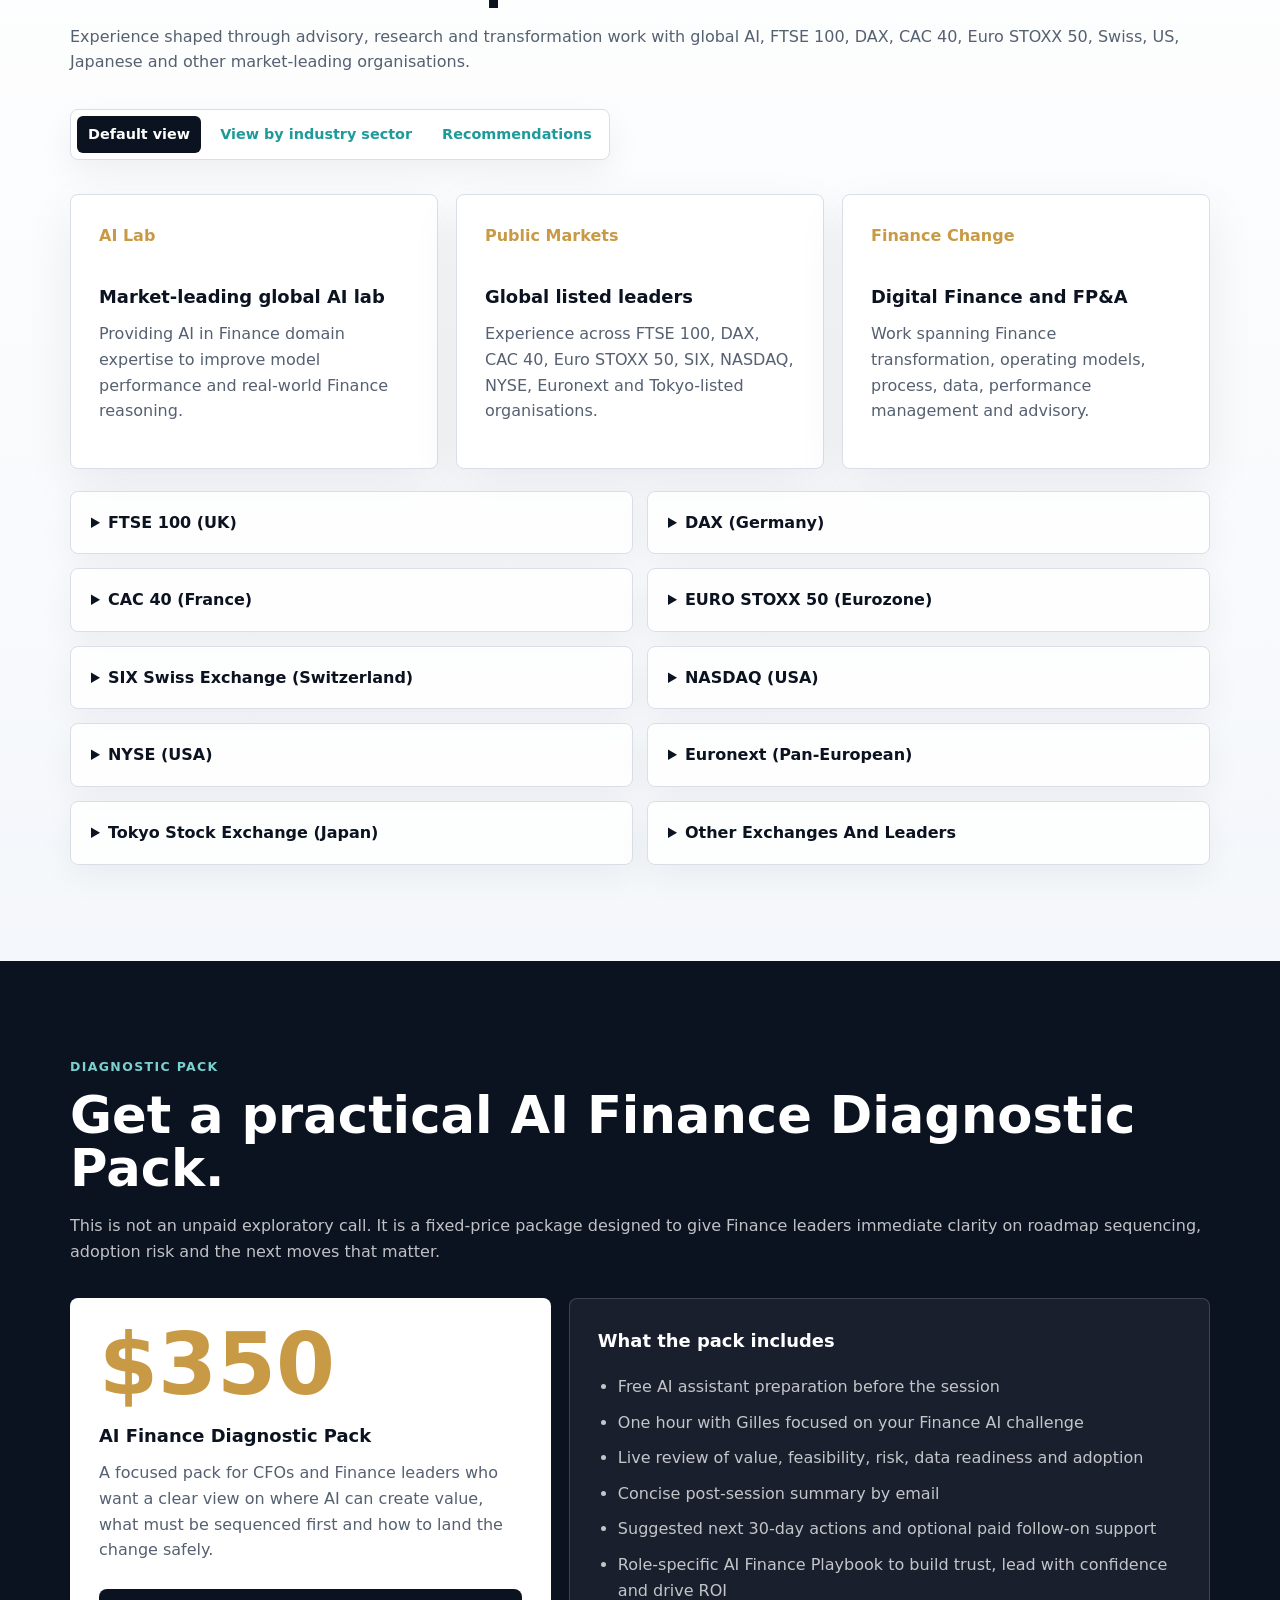
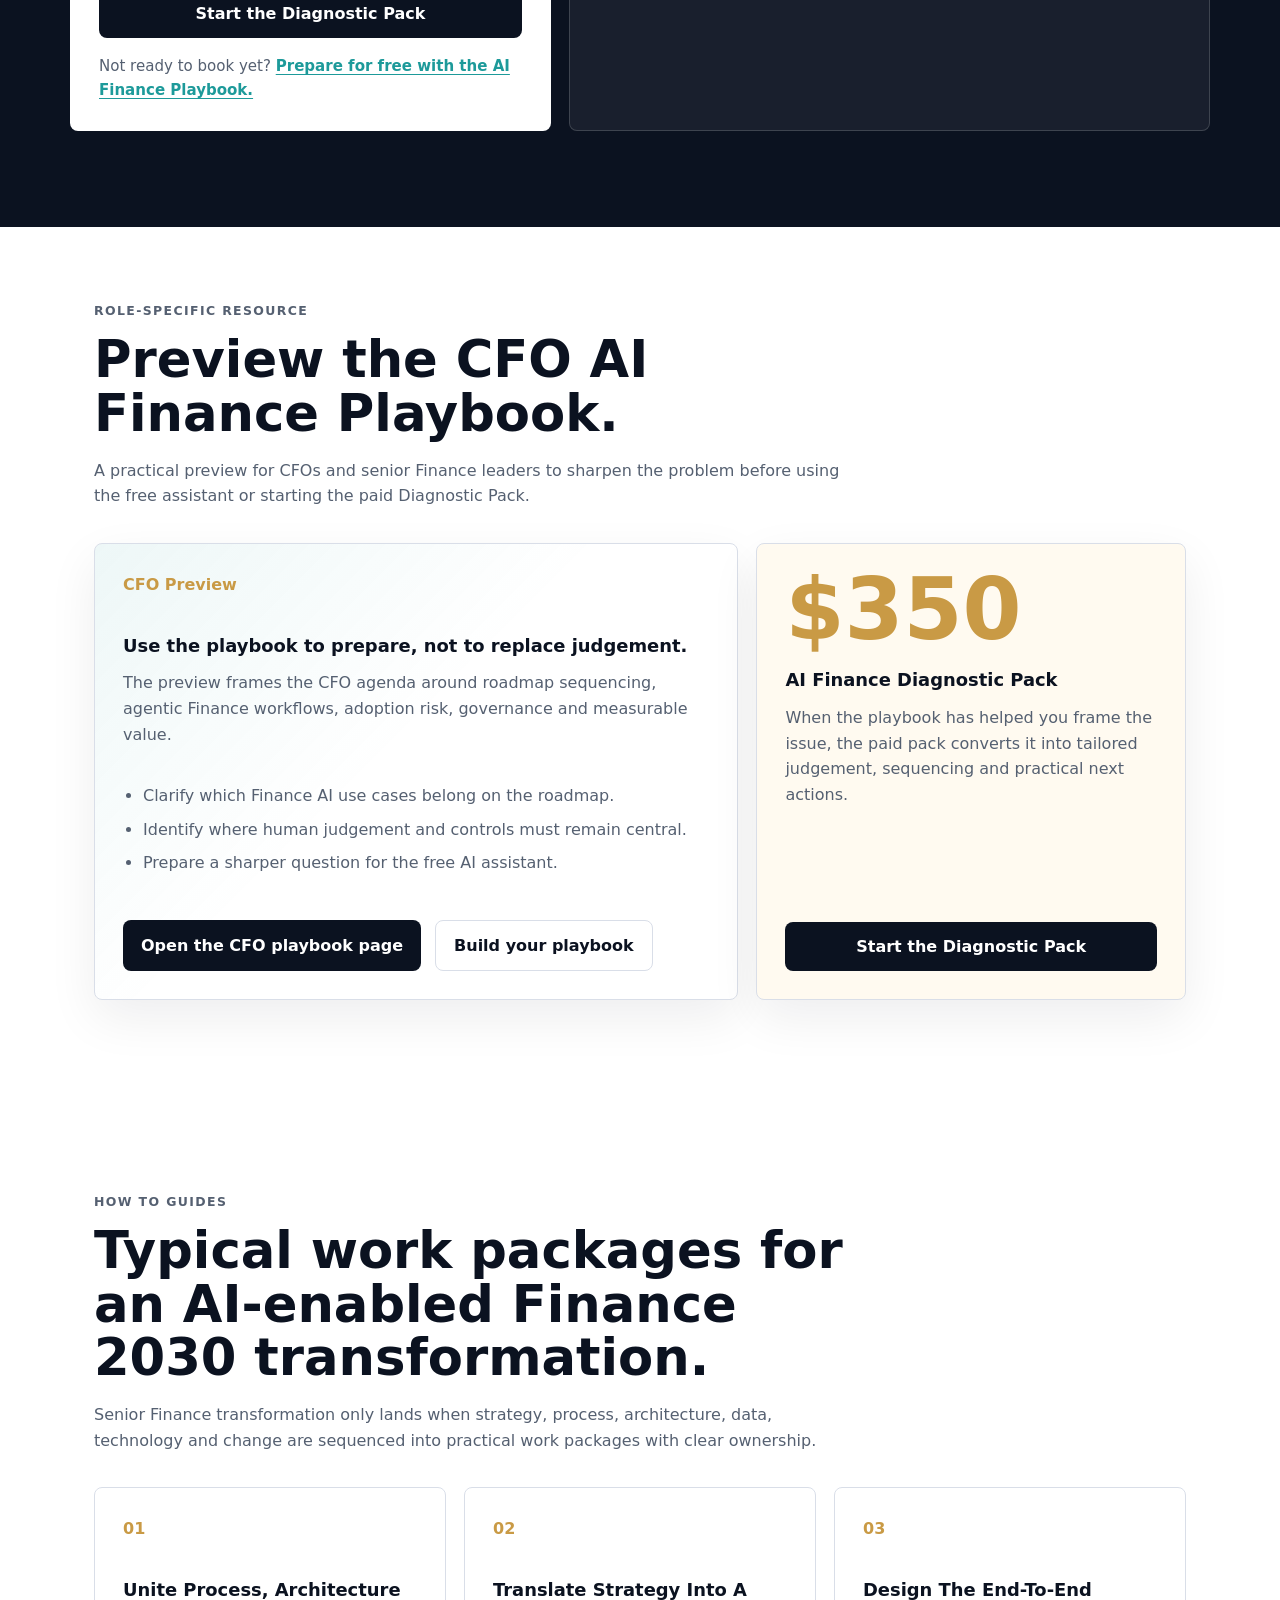
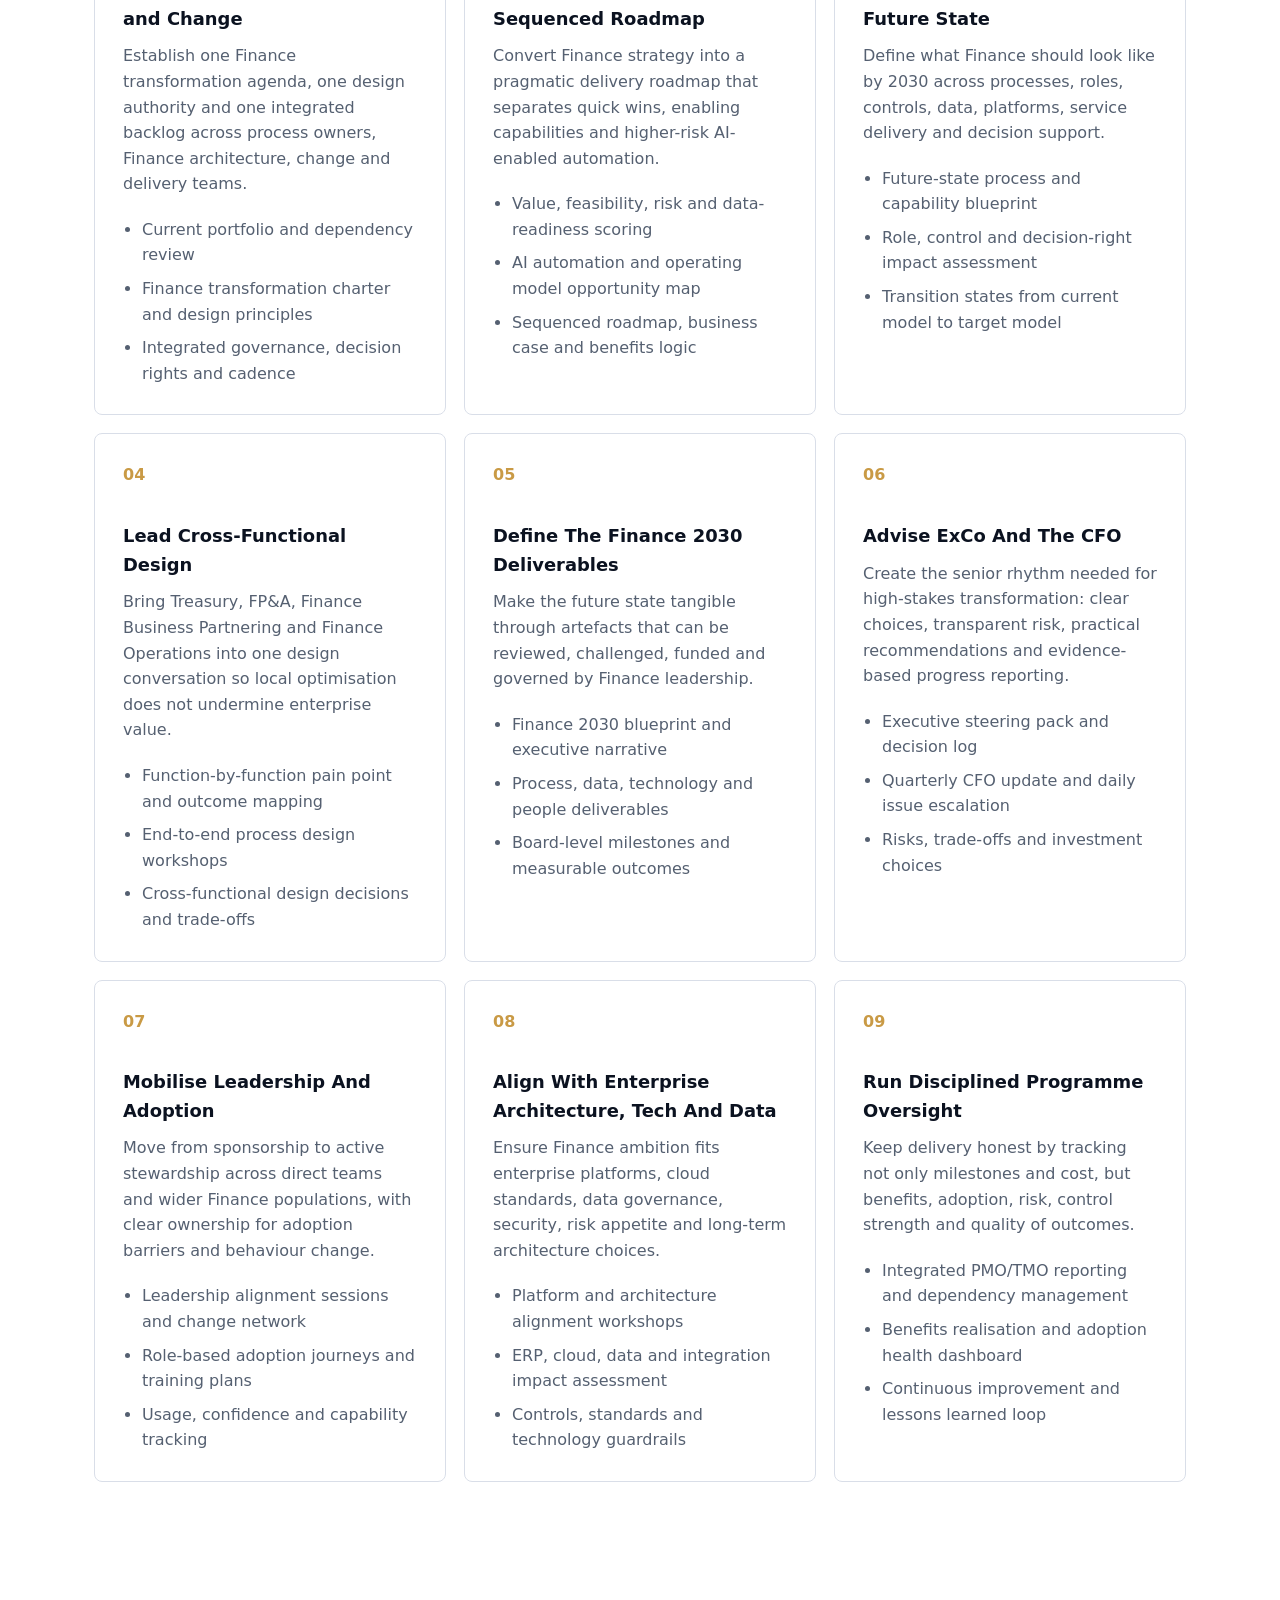
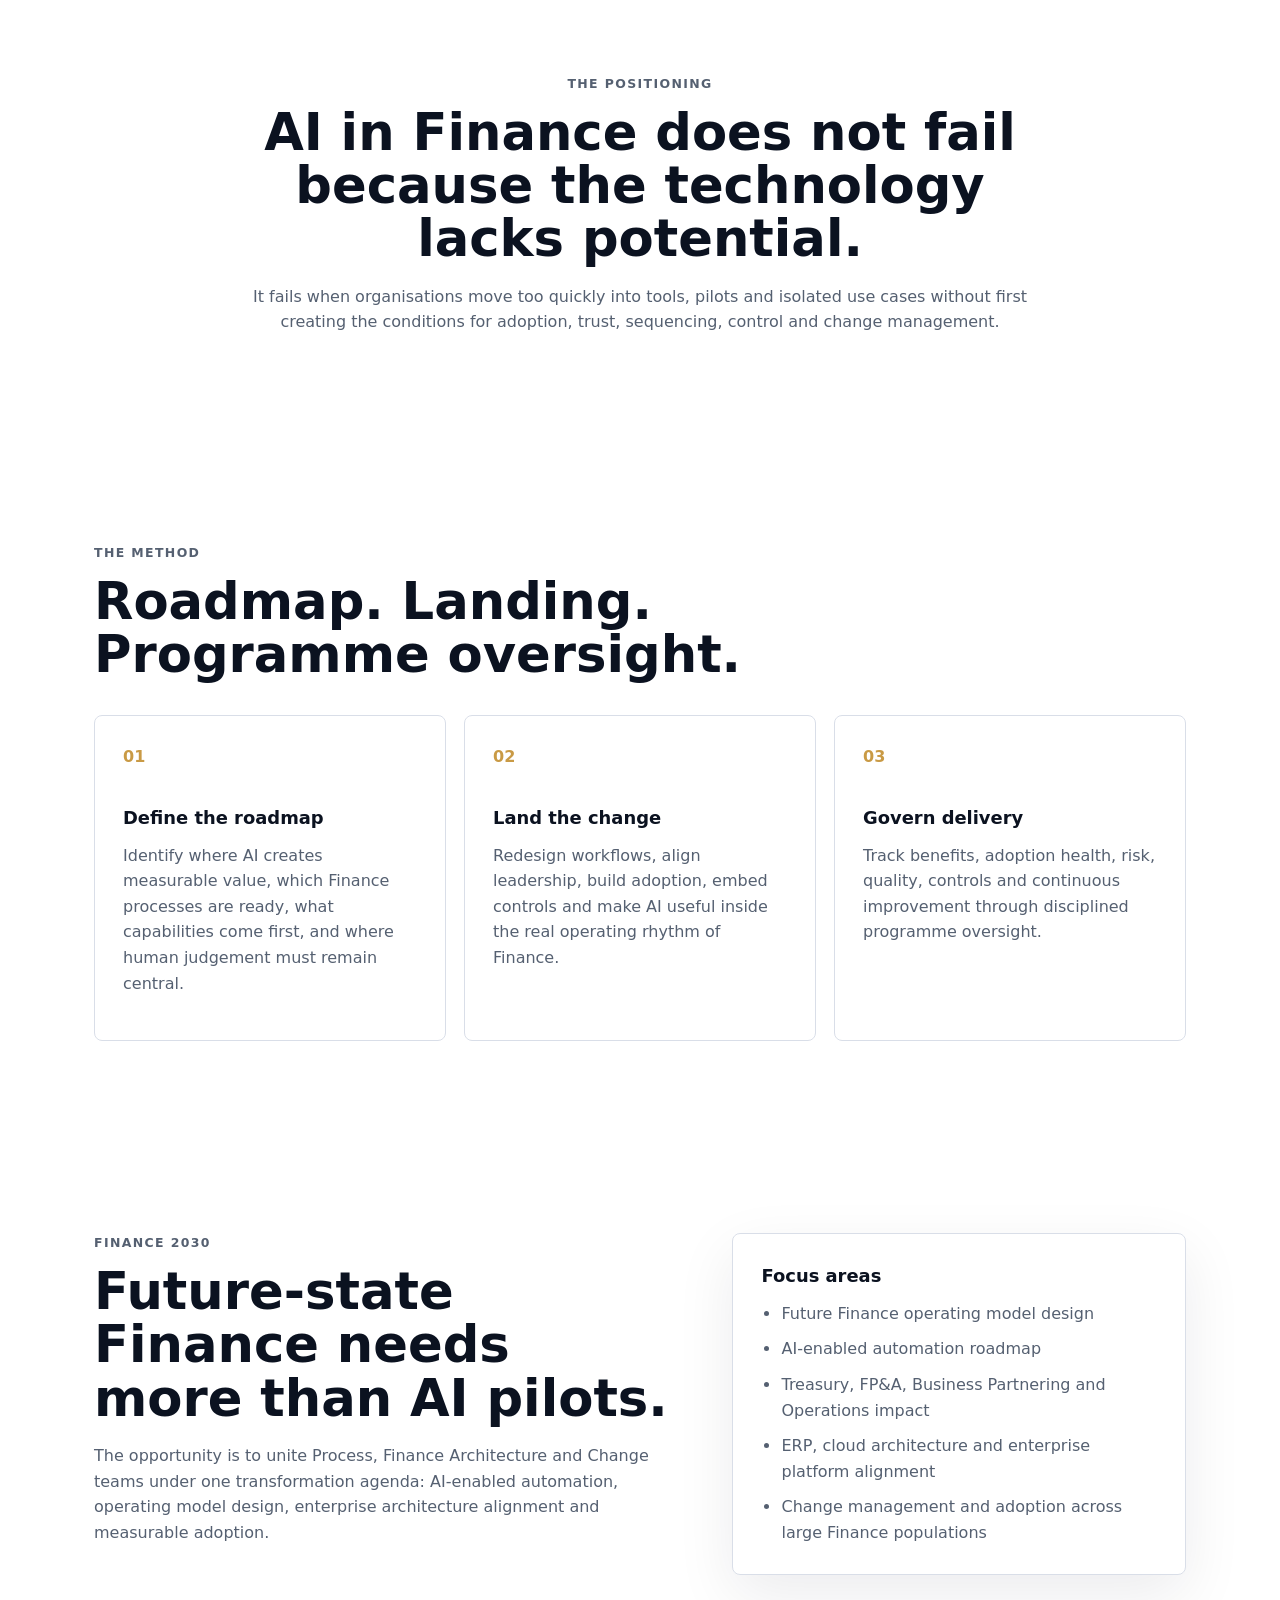
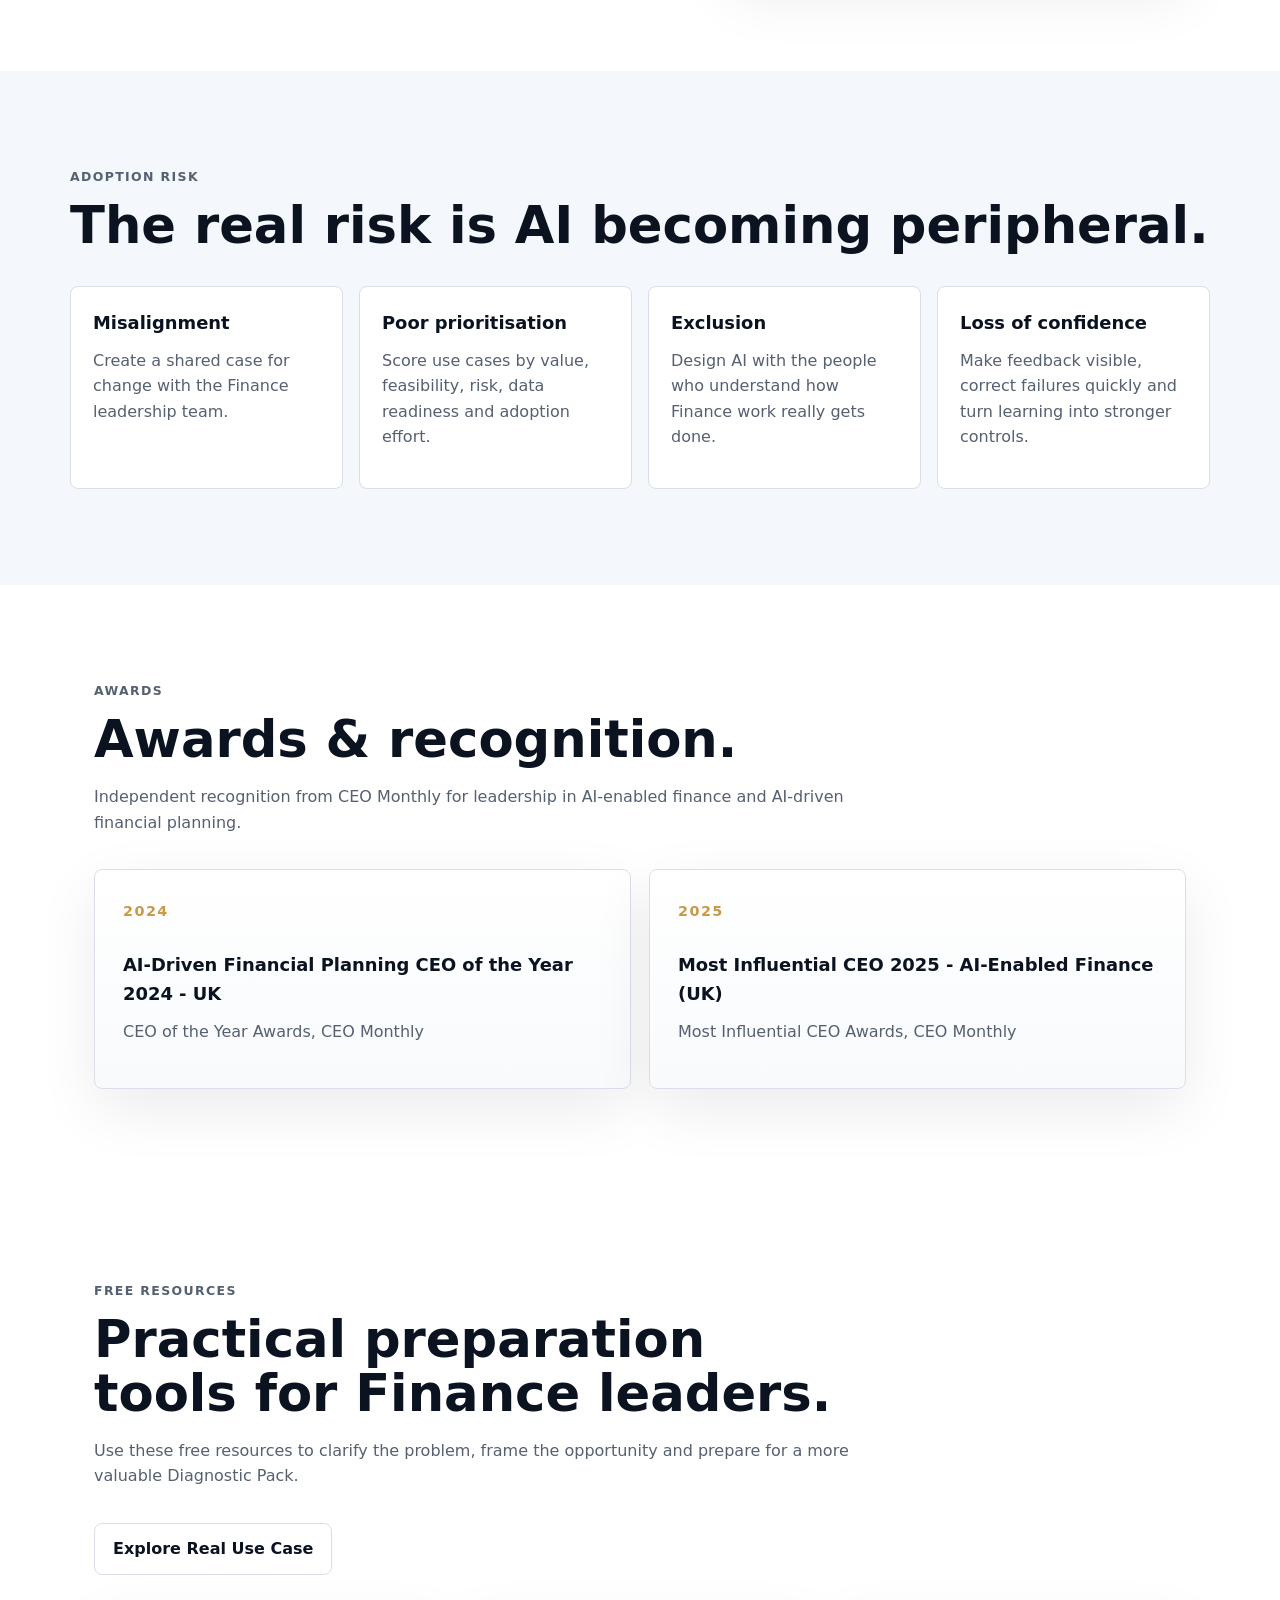
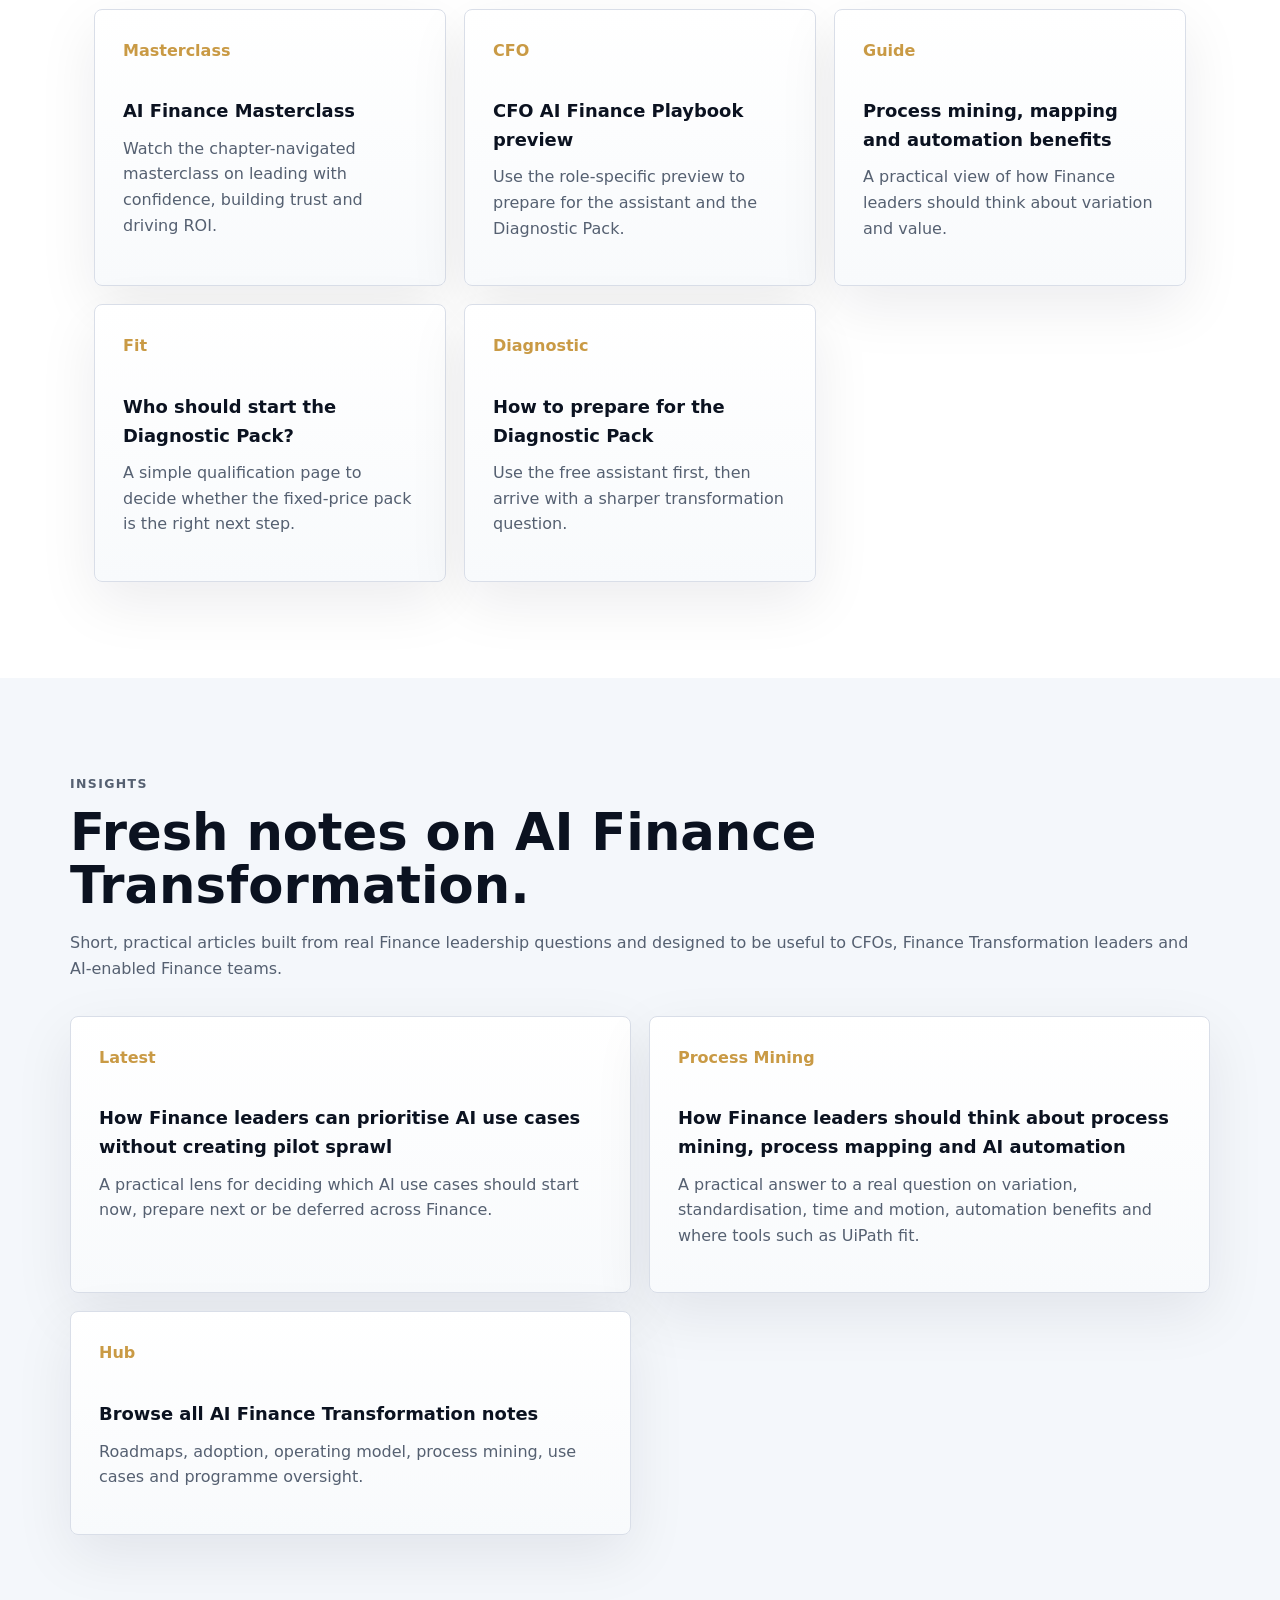
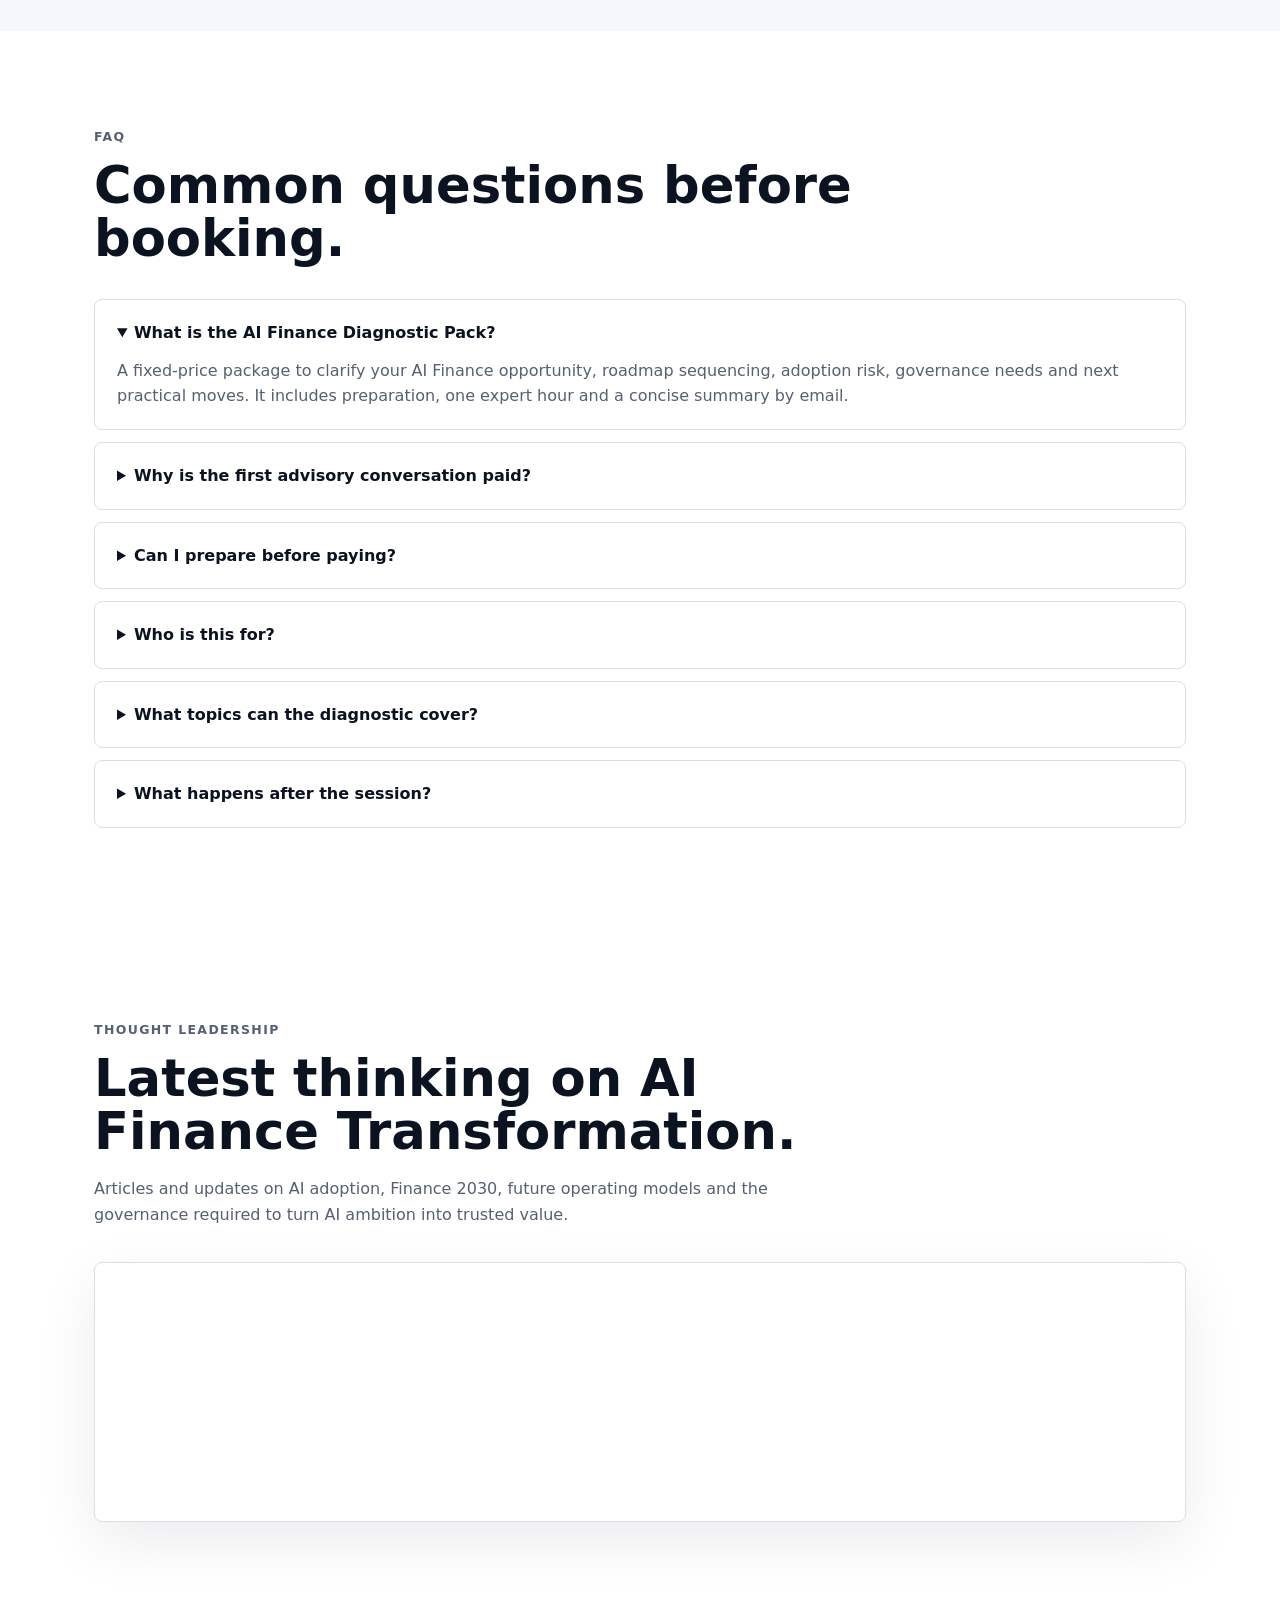
==== commit cd88a248: "Move use cases above clients on landing page" ====
--- a/index.html
+++ b/index.html
@@ -166,6 +166,174 @@
         </aside>
       </section>
 
+      <section class="section use-cases-section" id="real-use-cases">
+        <div class="section-heading">
+          <p class="section-kicker">Use Case Examples</p>
+          <h2>AI use case examples in Finance mapped to APQC finance processes.</h2>
+          <p>
+            A practical evidence base for Finance leaders: real examples, public sources, scope
+            and benefits that can be used to challenge where AI belongs on the roadmap.
+          </p>
+        </div>
+        <div class="interview-frame">
+          <div>
+            <div class="video-frame" aria-label="GrowCFO AI Finance interview video">
+              <iframe
+                id="growcfo-player"
+                src="https://www.youtube.com/embed/las4ugear3s?rel=0&modestbranding=1"
+                title="GrowCFO interview with Gilles Bonelli on AI Finance Transformation"
+                allow="accelerometer; autoplay; clipboard-write; encrypted-media; gyroscope; picture-in-picture; web-share"
+                allowfullscreen>
+              </iframe>
+            </div>
+            <div class="growcfo-now-playing">
+              <span class="growcfo-now-ts" id="growcfo-now-ts">0:00</span>
+              <div>
+                <p class="growcfo-now-title" id="growcfo-now-title">Practical uses of AI in Finance</p>
+                <p class="growcfo-now-desc" id="growcfo-now-desc">GrowCFO interview with Gilles Bonelli on moving beyond AI hype into Finance use cases, process choices and adoption.</p>
+              </div>
+            </div>
+          </div>
+          <div class="growcfo-chapters" aria-label="GrowCFO interview chapters">
+            <p class="growcfo-part-label">Part 1 - Context and methodology</p>
+            <ul class="growcfo-chapter-list">
+              <li><button class="growcfo-chapter-btn active" type="button" data-start="0" data-ts="0:00" data-title="Practical uses of AI in Finance" data-desc="GrowCFO interview with Gilles Bonelli on moving beyond AI hype into Finance use cases, process choices and adoption."><span class="growcfo-chapter-ts">0:00</span><span class="growcfo-chapter-name">Practical uses of AI in Finance</span></button></li>
+              <li><button class="growcfo-chapter-btn" type="button" data-start="588" data-ts="9:48" data-title="Why See The Next Move exists" data-desc="The mission: cut through AI hype and help Finance leaders identify real use cases that can be sequenced and implemented."><span class="growcfo-chapter-ts">9:48</span><span class="growcfo-chapter-name">Why See The Next Move exists</span></button></li>
+              <li><button class="growcfo-chapter-btn" type="button" data-start="677" data-ts="11:17" data-title="How real use cases are identified" data-desc="How practitioner insight and a finance network are used to separate credible use cases from generic AI claims."><span class="growcfo-chapter-ts">11:17</span><span class="growcfo-chapter-name">How real use cases are identified</span></button></li>
+            </ul>
+            <p class="growcfo-part-label second">Part 2 - Use cases and adoption</p>
+            <ul class="growcfo-chapter-list">
+              <li><button class="growcfo-chapter-btn" type="button" data-start="1080" data-ts="18:00" data-title="Three families of Finance AI use cases" data-desc="Personal and team productivity, new AI-enabled capabilities, and process optimisation across Finance workflows."><span class="growcfo-chapter-ts">18:00</span><span class="growcfo-chapter-name">Three families of Finance AI use cases</span></button></li>
+              <li><button class="growcfo-chapter-btn" type="button" data-start="1500" data-ts="25:00" data-title="Data, process mining and automation readiness" data-desc="Why data quality, process variation and workflow design matter before AI can scale safely in Finance."><span class="growcfo-chapter-ts">25:00</span><span class="growcfo-chapter-name">Data, process mining and automation readiness</span></button></li>
+              <li><button class="growcfo-chapter-btn" type="button" data-start="1620" data-ts="27:00" data-title="Can AI solve long-standing Finance challenges?" data-desc="A closing challenge on month-end, forecasting and the Finance problems that technology alone has not solved."><span class="growcfo-chapter-ts">27:00</span><span class="growcfo-chapter-name">Can AI solve long-standing Finance challenges?</span></button></li>
+            </ul>
+          </div>
+        </div>
+        <div class="use-case-table-wrap" role="region" aria-label="AI use case examples in Finance" tabindex="0">
+          <table class="use-case-table">
+            <thead>
+              <tr>
+                <th>APQC finance process area</th>
+                <th>Example organisation</th>
+                <th>Process(es)</th>
+                <th>Technology used</th>
+                <th>Scope</th>
+                <th>Benefits achieved</th>
+              </tr>
+            </thead>
+            <tbody>
+              <tr>
+                <td>Planning, budgeting and management accounting</td>
+                <td>Global health technology group</td>
+                <td>Digital P&amp;L, sales planning, cost-of-sales planning and planning-system prefill.</td>
+                <td>Machine learning planning models, digital drivers and predictive cost modelling.</td>
+                <td>Finance / FP&amp;A Centre of Excellence using AI/ML to support planning predictions.</td>
+                <td>Public source confirms predictive planning, cost-of-sales prefill and backfilling of planning systems; no quantified KPI disclosed.</td>
+              </tr>
+              <tr>
+                <td>Revenue accounting / accounts receivable / cash application</td>
+                <td>Global business services provider supporting a large multinational client</td>
+                <td>Cash application, payment allocation, collections visibility and credit release.</td>
+                <td>BlackLine Invoice-to-Cash, AI-enabled cash application and auto-allocation.</td>
+                <td>Global BPO environment across SAP and Oracle; 48 countries in 12 months and a further 51 countries in 10 months.</td>
+                <td>15m+ payments and GBP 5bn processed annually without manual allocation; 26% productivity improvement; 40% operating cost reduction; auto-matching over 90% in Europe and over 80% globally.</td>
+              </tr>
+              <tr>
+                <td>General accounting and reporting / record-to-report</td>
+                <td>Growth software company</td>
+                <td>Journal entries, month-end close, financial analysis and integration simplification.</td>
+                <td>Workday Financial Management automation; primarily automation-led rather than isolated AI benefit.</td>
+                <td>Finance platform transformation for a software company managing growth and acquisitions.</td>
+                <td>Journal entries reduced by more than 25%; on-time close maintained with fewer manual steps; faster financial analysis.</td>
+              </tr>
+              <tr>
+                <td>Fixed-asset project accounting / lease accounting</td>
+                <td>Lease and fixed-asset accounting automation examples</td>
+                <td>Lease document extraction, fixed-asset and lease-accounting compliance support and audit trail creation.</td>
+                <td>AI document extraction, natural language processing and lease-accounting automation.</td>
+                <td>Lease and fixed-asset accounting workflows where contracts and asset data need to be extracted, validated and reported.</td>
+                <td>Public vendor evidence supports reduced manual data entry, stronger audit trail and improved reporting; named customer metrics vary by source.</td>
+              </tr>
+              <tr>
+                <td>Payroll</td>
+                <td>Global payroll and professional-services implementation examples</td>
+                <td>Payroll validation, payroll compliance and global payroll process automation.</td>
+                <td>AI-enabled payroll datasets, compliance automation and global payroll integration.</td>
+                <td>Global payroll operations, including multi-country platform and advisory support across 31 countries.</td>
+                <td>Public sources support automation, compliance and accurate pay across countries; named quantified AI payroll benefits are limited in public evidence.</td>
+              </tr>
+              <tr>
+                <td>Accounts payable and expense reimbursements</td>
+                <td>Global networking and signal-transmission company</td>
+                <td>Invoice capture, validation, coding, routing and exception handling.</td>
+                <td>Basware AI and self-learning invoice automation.</td>
+                <td>AP invoice lifecycle for a global signal-transmission and networking company.</td>
+                <td>Invoice processing reduced from 7 days to 1-2 days; visibility improved from 48 hours to 10 minutes; most US invoices became touch-free.</td>
+              </tr>
+              <tr>
+                <td>Accounts payable and expense reimbursements</td>
+                <td>Global payments technology company</td>
+                <td>Invoice intake, duplicate checks, tax coding, cost-centre coding, PO matching and IBAN validation.</td>
+                <td>Rossum intelligent document processing integrated with Workday and Coupa.</td>
+                <td>100,000+ invoice pages per year across suppliers in 23 countries.</td>
+                <td>65-70% invoice automation; 93.4% extraction accuracy; errors reduced by 20.5%; AP team reduced to 7 FTE.</td>
+              </tr>
+              <tr>
+                <td>Treasury operations</td>
+                <td>Global digital commerce and cloud technology group</td>
+                <td>Cash-flow forecasting, liquidity planning, bank connectivity and treasury visibility.</td>
+                <td>Kyriba treasury management, data streaming, ML cash forecasting, AWS and Bank of America connectivity.</td>
+                <td>Treasury connected to more than 100 banks worldwide.</td>
+                <td>Improved liquidity efficiency, cost savings, time savings, process efficiency, visibility, risk mitigation and reduced manual intervention; no quantified benefit metric disclosed.</td>
+              </tr>
+              <tr>
+                <td>Treasury operations</td>
+                <td>Global banking group serving corporate treasury clients</td>
+                <td>Cash-flow analysis and forecasting.</td>
+                <td>Cash Flow Intelligence AI / machine-learning tool.</td>
+                <td>Around 2,500 corporate clients using AI-driven cash-flow management software.</td>
+                <td>Manual treasury work reportedly reduced by nearly 90%.</td>
+              </tr>
+              <tr>
+                <td>Internal controls</td>
+                <td>Continuous controls monitoring examples</td>
+                <td>Continuous controls monitoring, full-population testing, risk and anomaly detection.</td>
+                <td>Continuous controls monitoring, AI and analytics.</td>
+                <td>Internal control, audit and risk teams monitoring transactions and controls continuously rather than through samples.</td>
+                <td>Enables a shift from sample testing to full-population monitoring and redeployment of audit resources towards investigation and remediation.</td>
+              </tr>
+              <tr>
+                <td>Tax management</td>
+                <td>Global tax and professional information provider</td>
+                <td>Tax research, tax compliance preparation and risk reduction.</td>
+                <td>CoCounsel / agentic AI, generative AI tax research and compliance tools.</td>
+                <td>Tax professionals and corporate tax teams using AI for compliance and research.</td>
+                <td>Public sources support faster answers to complex tax questions; vendor-reported compliance and risk benefits should be validated case by case.</td>
+              </tr>
+              <tr>
+                <td>International finance / consolidation / ERP-connected finance work</td>
+                <td>Global enterprise software and productivity platform provider</td>
+                <td>ERP-connected reconciliation, reporting, variance analysis and collections support.</td>
+                <td>Finance in Microsoft 365 Copilot, generative AI, Excel/Outlook workflows, SAP and Dynamics 365 connectors.</td>
+                <td>Finance teams working across Microsoft 365, SAP and Dynamics 365.</td>
+                <td>Public sources support reconciliation, audit support, collections support and variance analysis; no named customer benefit metric disclosed in launch material.</td>
+              </tr>
+            </tbody>
+          </table>
+        </div>
+        <div class="use-case-cta">
+          <div>
+            <p class="section-kicker">So what?</p>
+            <h3>Evidence only creates value when it is sequenced into your roadmap.</h3>
+            <p>
+              Use these cases to challenge where AI belongs in your Finance function, then convert
+              the evidence into a practical roadmap, adoption plan and measurable value case.
+            </p>
+          </div>
+          <a class="button primary" href="https://calendly.com/gilles-bonelli/applied-ai-coaching-session-clone?utm_source=website&utm_medium=cta&utm_campaign=ai_finance_diagnostic&utm_content=real_use_cases" target="_blank" rel="noopener noreferrer">Start the Diagnostic Pack</a>
+        </div>
+      </section>
+
       <section class="section clients-section" id="clients">
         <div class="section-heading">
           <p class="section-kicker">Clients</p>
@@ -404,281 +572,266 @@
         </div>
       </section>
 
-      <section class="section" id="problem">
-        <div class="section-heading">
-          <p class="section-kicker">The Problem</p>
-          <h2>AI in Finance rarely fails because the technology lacks potential.</h2>
-          <p>
-            It fails when organisations move too quickly into tools, pilots and isolated use cases
-            without creating the conditions for adoption, trust, sequencing, control and change.
-          </p>
-        </div>
-        <div class="three-column">
-          <article class="card">
-            <span class="step">01</span>
-            <h3>Ambition without adoption</h3>
-            <p>Teams see the opportunity, but hesitate to rely on AI when stakes are high.</p>
-          </article>
-          <article class="card">
-            <span class="step">02</span>
-            <h3>Pilots without a roadmap</h3>
-            <p>Disconnected use cases create activity, but not trusted, measurable Finance value.</p>
-          </article>
-          <article class="card">
-            <span class="step">03</span>
-            <h3>Tools without operating model change</h3>
-            <p>AI only lands when workflows, controls, roles and decision rights change together.</p>
-          </article>
-        </div>
-      </section>
-
-      <section class="section muted" id="method">
-        <div class="split">
-          <div>
-            <p class="section-kicker">Method</p>
-            <h2>Define the roadmap. Land the change. Govern delivery.</h2>
-            <p>
-              The method is grounded in direct interaction with hundreds of Finance leaders and
-              hands-on involvement in large transformation programmes. It connects AI ambition to
-              Finance outcomes, adoption risk and programme oversight.
-            </p>
-          </div>
-          <div class="list-panel">
-            <ul>
-              <li>Separate productivity opportunities from decision-sensitive workflows.</li>
-              <li>Prioritise by value, feasibility, risk, data readiness and adoption effort.</li>
-              <li>Embed human-in-the-loop control where judgement matters.</li>
-              <li>Track value through disciplined programme oversight.</li>
-            </ul>
-          </div>
-        </div>
-      </section>
-
-      <section class="section" id="roadmap">
-        <div class="section-heading">
-          <p class="section-kicker">Roadmap</p>
-          <h2>What Finance needs to sequence before AI can scale.</h2>
-        </div>
-        <div class="guide-grid">
-          <article class="guide-card">
-            <span class="step">01</span>
-            <h3>Future-state Finance blueprint</h3>
-            <p>Define what Finance should look like by 2030 across process, people, data, systems and controls.</p>
-            <ul>
-              <li>Target operating model</li>
-              <li>Finance architecture alignment</li>
-              <li>Functional impact assessment</li>
-            </ul>
-          </article>
-          <article class="guide-card">
-            <span class="step">02</span>
-            <h3>AI-enabled automation roadmap</h3>
-            <p>Identify where AI can create measurable value and what dependencies must be resolved first.</p>
-            <ul>
-              <li>Use case prioritisation</li>
-              <li>Data and workflow readiness</li>
-              <li>Human judgement and control points</li>
-            </ul>
-          </article>
-          <article class="guide-card">
-            <span class="step">03</span>
-            <h3>Change and programme oversight</h3>
-            <p>Move from sponsorship to active stewardship, with adoption and risk tracked through delivery.</p>
-            <ul>
-              <li>Leadership alignment</li>
-              <li>Adoption health metrics</li>
-              <li>Benefits and risk governance</li>
-            </ul>
-          </article>
-        </div>
-      </section>
-
-      <section class="section muted" id="agents">
-        <div class="section-heading">
-          <p class="section-kicker">Agentic Finance</p>
-          <h2>Build AI agents around how Finance work actually happens.</h2>
-          <p>
-            Generic tools are not enough. Finance needs AI designed around organisational context,
-            quality standards, controls and continuous feedback.
-          </p>
-        </div>
-        <div class="three-column">
-          <article class="card">
-            <span class="step">01</span>
-            <h3>Absorb organisational context</h3>
-            <p>Map workflows, policies, process variation, exception handling and institutional knowledge.</p>
-          </article>
-          <article class="card">
-            <span class="step">02</span>
-            <h3>Specify agent behaviour</h3>
-            <p>Translate context into clear instructions, outputs, escalation rules and quality guardrails.</p>
-          </article>
-          <article class="card">
-            <span class="step">03</span>
-            <h3>Deploy and iterate</h3>
-            <p>Embed agents into real workflows, capture failures and turn feedback into better performance.</p>
-          </article>
-        </div>
-      </section>
-
-      <section class="section" id="change">
-        <div class="section-heading">
-          <p class="section-kicker">Change Risk</p>
-          <h2>Every step has a change risk. Manage it deliberately.</h2>
-        </div>
-        <div class="risk-grid">
-          <div>
-            <h3>Misalignment</h3>
-            <p>Create a shared case for change across CFO, FP&amp;A, controllership, treasury, tax and business finance.</p>
-          </div>
-          <div>
-            <h3>Poor prioritisation</h3>
-            <p>Use a common lens for value, feasibility, risk, data readiness, adoption and process redesign.</p>
-          </div>
-          <div>
-            <h3>Exclusion</h3>
-            <p>Design AI with practitioners, not around them. Capture where judgement and quality really sit.</p>
-          </div>
-          <div>
-            <h3>Loss of confidence</h3>
-            <p>Make feedback visible, classify errors, improve guardrails and show teams that the system learns.</p>
-          </div>
-        </div>
-      </section>
-
-      <section class="section muted" id="how-to-guides">
-        <div class="section-heading">
-          <p class="section-kicker">How-To Guides</p>
-          <h2>Typical work packages for AI-enabled Finance transformation.</h2>
-          <p>
-            These are practical building blocks for Finance leaders shaping a future-state function,
-            operating model and AI-enabled automation roadmap.
+      <section class="section" id="how-to-guides">
+        <div class="section-heading">
+          <p class="section-kicker">How To Guides</p>
+          <h2>Typical work packages for an AI-enabled Finance 2030 transformation.</h2>
+          <p>
+            Senior Finance transformation only lands when strategy, process, architecture, data,
+            technology and change are sequenced into practical work packages with clear ownership.
           </p>
         </div>
         <div class="guide-grid">
           <article class="guide-card">
             <span class="step">01</span>
             <h3>Unite Process, Architecture and Change</h3>
-            <p>Create one Finance transformation agenda across process ownership, technology architecture and adoption.</p>
-            <ul>
-              <li>Map current initiatives, owners and overlaps.</li>
-              <li>Agree shared outcomes, governance and decision rights.</li>
-              <li>Create a single transformation narrative for Finance leadership.</li>
-            </ul>
-          </article>
+            <p>
+              Establish one Finance transformation agenda, one design authority and one integrated
+              backlog across process owners, Finance architecture, change and delivery teams.
+            </p>
+            <ul>
+              <li>Current portfolio and dependency review</li>
+              <li>Finance transformation charter and design principles</li>
+              <li>Integrated governance, decision rights and cadence</li>
+            </ul>
+          </article>
+
           <article class="guide-card">
             <span class="step">02</span>
-            <h3>Translate strategy into sequenced roadmaps</h3>
-            <p>Turn Finance strategy into a prioritised roadmap for AI automation, process change and future capabilities.</p>
-            <ul>
-              <li>Assess use cases by value, feasibility, data readiness and risk.</li>
-              <li>Separate quick wins from strategic capabilities.</li>
-              <li>Define dependencies, milestones and measurable benefits.</li>
-            </ul>
-          </article>
+            <h3>Translate Strategy Into A Sequenced Roadmap</h3>
+            <p>
+              Convert Finance strategy into a pragmatic delivery roadmap that separates quick wins,
+              enabling capabilities and higher-risk AI-enabled automation.
+            </p>
+            <ul>
+              <li>Value, feasibility, risk and data-readiness scoring</li>
+              <li>AI automation and operating model opportunity map</li>
+              <li>Sequenced roadmap, business case and benefits logic</li>
+            </ul>
+          </article>
+
           <article class="guide-card">
             <span class="step">03</span>
-            <h3>Design the end-to-end future state</h3>
-            <p>Define what Finance should look like by 2030 across teams, processes, controls, data and platforms.</p>
-            <ul>
-              <li>Document target workflows and decision rights.</li>
-              <li>Assess impact across Finance teams.</li>
-              <li>Identify where human judgement must remain central.</li>
-            </ul>
-          </article>
+            <h3>Design The End-To-End Future State</h3>
+            <p>
+              Define what Finance should look like by 2030 across processes, roles, controls,
+              data, platforms, service delivery and decision support.
+            </p>
+            <ul>
+              <li>Future-state process and capability blueprint</li>
+              <li>Role, control and decision-right impact assessment</li>
+              <li>Transition states from current model to target model</li>
+            </ul>
+          </article>
+
           <article class="guide-card">
             <span class="step">04</span>
-            <h3>Lead cross-functional Finance design</h3>
-            <p>Bring Treasury, FP&amp;A, Business Partnering, Controllership and Finance Operations into one design rhythm.</p>
-            <ul>
-              <li>Run design workshops with clear decision logs.</li>
-              <li>Resolve hand-offs, data dependencies and ownership gaps.</li>
-              <li>Create a shared view of value, risk and adoption effort.</li>
-            </ul>
-          </article>
+            <h3>Lead Cross-Functional Design</h3>
+            <p>
+              Bring Treasury, FP&amp;A, Finance Business Partnering and Finance Operations into one
+              design conversation so local optimisation does not undermine enterprise value.
+            </p>
+            <ul>
+              <li>Function-by-function pain point and outcome mapping</li>
+              <li>End-to-end process design workshops</li>
+              <li>Cross-functional design decisions and trade-offs</li>
+            </ul>
+          </article>
+
           <article class="guide-card">
             <span class="step">05</span>
-            <h3>Define the 2030 deliverables</h3>
-            <p>Create the artefacts that make the Finance future state concrete enough to govern and deliver.</p>
-            <ul>
-              <li>Future-state blueprint and roadmap.</li>
-              <li>Operating model and capability model.</li>
-              <li>Benefits case, risks, controls and adoption plan.</li>
-            </ul>
-          </article>
+            <h3>Define The Finance 2030 Deliverables</h3>
+            <p>
+              Make the future state tangible through artefacts that can be reviewed, challenged,
+              funded and governed by Finance leadership.
+            </p>
+            <ul>
+              <li>Finance 2030 blueprint and executive narrative</li>
+              <li>Process, data, technology and people deliverables</li>
+              <li>Board-level milestones and measurable outcomes</li>
+            </ul>
+          </article>
+
           <article class="guide-card">
             <span class="step">06</span>
-            <h3>Advise the Finance Executive Committee</h3>
-            <p>Convert complex transformation design into clear executive decisions and board-ready progress updates.</p>
-            <ul>
-              <li>Prepare decision papers and executive storylines.</li>
-              <li>Track dependencies, risks and unresolved choices.</li>
-              <li>Build a quarterly CFO update rhythm.</li>
-            </ul>
-          </article>
+            <h3>Advise ExCo And The CFO</h3>
+            <p>
+              Create the senior rhythm needed for high-stakes transformation: clear choices,
+              transparent risk, practical recommendations and evidence-based progress reporting.
+            </p>
+            <ul>
+              <li>Executive steering pack and decision log</li>
+              <li>Quarterly CFO update and daily issue escalation</li>
+              <li>Risks, trade-offs and investment choices</li>
+            </ul>
+          </article>
+
           <article class="guide-card">
             <span class="step">07</span>
-            <h3>Lead the transformation organisation</h3>
-            <p>Turn a direct leadership team and wider Finance population into active stewards of the change.</p>
-            <ul>
-              <li>Clarify ownership by function and workstream.</li>
-              <li>Set adoption roles for leaders and practitioners.</li>
-              <li>Monitor engagement, capability and resistance.</li>
-            </ul>
-          </article>
+            <h3>Mobilise Leadership And Adoption</h3>
+            <p>
+              Move from sponsorship to active stewardship across direct teams and wider Finance
+              populations, with clear ownership for adoption barriers and behaviour change.
+            </p>
+            <ul>
+              <li>Leadership alignment sessions and change network</li>
+              <li>Role-based adoption journeys and training plans</li>
+              <li>Usage, confidence and capability tracking</li>
+            </ul>
+          </article>
+
           <article class="guide-card">
             <span class="step">08</span>
-            <h3>Align with enterprise technology and data</h3>
-            <p>Make sure Finance design fits enterprise platforms, architecture standards and data governance.</p>
-            <ul>
-              <li>Partner with enterprise architecture and data teams.</li>
-              <li>Assess platform readiness and integration needs.</li>
-              <li>Define common standards for AI-enabled workflows.</li>
-            </ul>
-          </article>
+            <h3>Align With Enterprise Architecture, Tech And Data</h3>
+            <p>
+              Ensure Finance ambition fits enterprise platforms, cloud standards, data governance,
+              security, risk appetite and long-term architecture choices.
+            </p>
+            <ul>
+              <li>Platform and architecture alignment workshops</li>
+              <li>ERP, cloud, data and integration impact assessment</li>
+              <li>Controls, standards and technology guardrails</li>
+            </ul>
+          </article>
+
           <article class="guide-card">
             <span class="step">09</span>
-            <h3>Govern implementation through to value</h3>
-            <p>Use programme oversight to connect roadmap delivery to adoption, controls and measurable outcomes.</p>
-            <ul>
-              <li>Track milestones, risks, issues and dependencies.</li>
-              <li>Measure adoption, quality, time saved and controls strengthened.</li>
-              <li>Use feedback loops to improve the roadmap continuously.</li>
-            </ul>
-          </article>
+            <h3>Run Disciplined Programme Oversight</h3>
+            <p>
+              Keep delivery honest by tracking not only milestones and cost, but benefits,
+              adoption, risk, control strength and quality of outcomes.
+            </p>
+            <ul>
+              <li>Integrated PMO/TMO reporting and dependency management</li>
+              <li>Benefits realisation and adoption health dashboard</li>
+              <li>Continuous improvement and lessons learned loop</li>
+            </ul>
+          </article>
+        </div>
+      </section>
+
+      <section class="section narrow">
+        <p class="section-kicker">The Positioning</p>
+        <h2>AI in Finance does not fail because the technology lacks potential.</h2>
+        <p>
+          It fails when organisations move too quickly into tools, pilots and isolated use cases
+          without first creating the conditions for adoption, trust, sequencing, control and change
+          management.
+        </p>
+      </section>
+
+      <section class="section" id="method">
+        <div class="section-heading">
+          <p class="section-kicker">The Method</p>
+          <h2>Roadmap. Landing. Programme oversight.</h2>
+        </div>
+        <div class="three-column">
+          <article class="card">
+            <span class="step">01</span>
+            <h3>Define the roadmap</h3>
+            <p>
+              Identify where AI creates measurable value, which Finance processes are ready, what
+              capabilities come first, and where human judgement must remain central.
+            </p>
+          </article>
+          <article class="card">
+            <span class="step">02</span>
+            <h3>Land the change</h3>
+            <p>
+              Redesign workflows, align leadership, build adoption, embed controls and make AI
+              useful inside the real operating rhythm of Finance.
+            </p>
+          </article>
+          <article class="card">
+            <span class="step">03</span>
+            <h3>Govern delivery</h3>
+            <p>
+              Track benefits, adoption health, risk, quality, controls and continuous improvement
+              through disciplined programme oversight.
+            </p>
+          </article>
+        </div>
+      </section>
+
+      <section class="section split" id="finance-2030">
+        <div>
+          <p class="section-kicker">Finance 2030</p>
+          <h2>Future-state Finance needs more than AI pilots.</h2>
+          <p>
+            The opportunity is to unite Process, Finance Architecture and Change teams under one
+            transformation agenda: AI-enabled automation, operating model design, enterprise
+            architecture alignment and measurable adoption.
+          </p>
+        </div>
+        <div class="list-panel">
+          <h3>Focus areas</h3>
+          <ul>
+            <li>Future Finance operating model design</li>
+            <li>AI-enabled automation roadmap</li>
+            <li>Treasury, FP&amp;A, Business Partnering and Operations impact</li>
+            <li>ERP, cloud architecture and enterprise platform alignment</li>
+            <li>Change management and adoption across large Finance populations</li>
+          </ul>
+        </div>
+      </section>
+
+      <section class="section muted">
+        <div class="section-heading">
+          <p class="section-kicker">Adoption Risk</p>
+          <h2>The real risk is AI becoming peripheral.</h2>
+        </div>
+        <div class="risk-grid">
+          <div>
+            <h3>Misalignment</h3>
+            <p>Create a shared case for change with the Finance leadership team.</p>
+          </div>
+          <div>
+            <h3>Poor prioritisation</h3>
+            <p>Score use cases by value, feasibility, risk, data readiness and adoption effort.</p>
+          </div>
+          <div>
+            <h3>Exclusion</h3>
+            <p>Design AI with the people who understand how Finance work really gets done.</p>
+          </div>
+          <div>
+            <h3>Loss of confidence</h3>
+            <p>Make feedback visible, correct failures quickly and turn learning into stronger controls.</p>
+          </div>
         </div>
       </section>
 
       <section class="section" id="awards">
         <div class="section-heading">
           <p class="section-kicker">Awards</p>
-          <h2>Recognition for AI-enabled Finance and Data Science leadership.</h2>
+          <h2>Awards &amp; recognition.</h2>
+          <p>
+            Independent recognition from CEO Monthly for leadership in AI-enabled finance and
+            AI-driven financial planning.
+          </p>
         </div>
         <div class="awards-grid">
           <a class="award-card" href="https://www.ceo-review.com/winners/see-the-next-move-2/" target="_blank" rel="noopener noreferrer">
             <span class="award-year">2024</span>
-            <h3>CEO Review Award</h3>
-            <p>Recognition for See The Next Move in Data Science and advisory innovation.</p>
+            <h3>AI-Driven Financial Planning CEO of the Year 2024 - UK</h3>
+            <p>CEO of the Year Awards, CEO Monthly</p>
           </a>
           <a class="award-card" href="https://www.ceo-review.com/winners/see-the-next-move-3/" target="_blank" rel="noopener noreferrer">
             <span class="award-year">2025</span>
-            <h3>CEO Review Award</h3>
-            <p>Recognition for See The Next Move in AI-enabled Finance advisory.</p>
+            <h3>Most Influential CEO 2025 - AI-Enabled Finance (UK)</h3>
+            <p>Most Influential CEO Awards, CEO Monthly</p>
           </a>
         </div>
       </section>
 
-      <section class="section muted" id="resources">
-        <div class="section-heading">
-          <p class="section-kicker">Resources</p>
-          <h2>Prepare before you book.</h2>
-          <p>
-            Use the free tools and content to sharpen the question first. The paid session then becomes
+      <section class="section" id="resources">
+        <div class="section-heading">
+          <p class="section-kicker">Free Resources</p>
+          <h2>Practical preparation tools for Finance leaders.</h2>
+          <p>
+            Use these free resources to clarify the problem, frame the opportunity and prepare for
             a more valuable Diagnostic Pack.
           </p>
           <div class="hero-actions">
-            <a class="button primary" href="resources.html">Watch the AI Finance Masterclass</a>
-            <a class="button secondary" href="cfo-ai-finance-playbook.html">Preview the CFO Playbook</a>
             <a class="button secondary" href="#real-use-cases">Explore Real Use Case</a>
           </div>
         </div>
@@ -711,140 +864,6 @@
         </div>
       </section>
 
-      <section class="section use-cases-section" id="real-use-cases">
-        <div class="section-heading">
-          <p class="section-kicker">Use Case Examples</p>
-          <h2>AI use case examples in Finance mapped to APQC finance processes.</h2>
-          <p>
-            A practical evidence base for Finance leaders: real examples, public sources, scope
-            and benefits that can be used to challenge where AI belongs on the roadmap.
-          </p>
-        </div>
-        <div class="use-case-table-wrap" role="region" aria-label="AI use case examples in Finance" tabindex="0">
-          <table class="use-case-table">
-            <thead>
-              <tr>
-                <th>APQC finance process area</th>
-                <th>Example organisation</th>
-                <th>Process(es)</th>
-                <th>Technology used</th>
-                <th>Scope</th>
-                <th>Benefits achieved</th>
-              </tr>
-            </thead>
-            <tbody>
-              <tr>
-                <td>Planning, budgeting and management accounting</td>
-                <td>Global health technology group</td>
-                <td>Digital P&amp;L, sales planning, cost-of-sales planning and planning-system prefill.</td>
-                <td>Machine learning planning models, digital drivers and predictive cost modelling.</td>
-                <td>Finance / FP&amp;A Centre of Excellence using AI/ML to support planning predictions.</td>
-                <td>Public source confirms predictive planning, cost-of-sales prefill and backfilling of planning systems; no quantified KPI disclosed.</td>
-              </tr>
-              <tr>
-                <td>Revenue accounting / accounts receivable / cash application</td>
-                <td>Global business services provider supporting a large multinational client</td>
-                <td>Cash application, payment allocation, collections visibility and credit release.</td>
-                <td>BlackLine Invoice-to-Cash, AI-enabled cash application and auto-allocation.</td>
-                <td>Global BPO environment across SAP and Oracle; 48 countries in 12 months and a further 51 countries in 10 months.</td>
-                <td>15m+ payments and GBP 5bn processed annually without manual allocation; 26% productivity improvement; 40% operating cost reduction; auto-matching over 90% in Europe and over 80% globally.</td>
-              </tr>
-              <tr>
-                <td>General accounting and reporting / record-to-report</td>
-                <td>Growth software company</td>
-                <td>Journal entries, month-end close, financial analysis and integration simplification.</td>
-                <td>Workday Financial Management automation; primarily automation-led rather than isolated AI benefit.</td>
-                <td>Finance platform transformation for a software company managing growth and acquisitions.</td>
-                <td>Journal entries reduced by more than 25%; on-time close maintained with fewer manual steps; faster financial analysis.</td>
-              </tr>
-              <tr>
-                <td>Fixed-asset project accounting / lease accounting</td>
-                <td>Lease and fixed-asset accounting automation examples</td>
-                <td>Lease document extraction, fixed-asset and lease-accounting compliance support and audit trail creation.</td>
-                <td>AI document extraction, natural language processing and lease-accounting automation.</td>
-                <td>Lease and fixed-asset accounting workflows where contracts and asset data need to be extracted, validated and reported.</td>
-                <td>Public vendor evidence supports reduced manual data entry, stronger audit trail and improved reporting; named customer metrics vary by source.</td>
-              </tr>
-              <tr>
-                <td>Payroll</td>
-                <td>Global payroll and professional-services implementation examples</td>
-                <td>Payroll validation, payroll compliance and global payroll process automation.</td>
-                <td>AI-enabled payroll datasets, compliance automation and global payroll integration.</td>
-                <td>Global payroll operations, including multi-country platform and advisory support across 31 countries.</td>
-                <td>Public sources support automation, compliance and accurate pay across countries; named quantified AI payroll benefits are limited in public evidence.</td>
-              </tr>
-              <tr>
-                <td>Accounts payable and expense reimbursements</td>
-                <td>Global networking and signal-transmission company</td>
-                <td>Invoice capture, validation, coding, routing and exception handling.</td>
-                <td>Basware AI and self-learning invoice automation.</td>
-                <td>AP invoice lifecycle for a global signal-transmission and networking company.</td>
-                <td>Invoice processing reduced from 7 days to 1-2 days; visibility improved from 48 hours to 10 minutes; most US invoices became touch-free.</td>
-              </tr>
-              <tr>
-                <td>Accounts payable and expense reimbursements</td>
-                <td>Global payments technology company</td>
-                <td>Invoice intake, duplicate checks, tax coding, cost-centre coding, PO matching and IBAN validation.</td>
-                <td>Rossum intelligent document processing integrated with Workday and Coupa.</td>
-                <td>100,000+ invoice pages per year across suppliers in 23 countries.</td>
-                <td>65-70% invoice automation; 93.4% extraction accuracy; errors reduced by 20.5%; AP team reduced to 7 FTE.</td>
-              </tr>
-              <tr>
-                <td>Treasury operations</td>
-                <td>Global digital commerce and cloud technology group</td>
-                <td>Cash-flow forecasting, liquidity planning, bank connectivity and treasury visibility.</td>
-                <td>Kyriba treasury management, data streaming, ML cash forecasting, AWS and Bank of America connectivity.</td>
-                <td>Treasury connected to more than 100 banks worldwide.</td>
-                <td>Improved liquidity efficiency, cost savings, time savings, process efficiency, visibility, risk mitigation and reduced manual intervention; no quantified benefit metric disclosed.</td>
-              </tr>
-              <tr>
-                <td>Treasury operations</td>
-                <td>Global banking group serving corporate treasury clients</td>
-                <td>Cash-flow analysis and forecasting.</td>
-                <td>Cash Flow Intelligence AI / machine-learning tool.</td>
-                <td>Around 2,500 corporate clients using AI-driven cash-flow management software.</td>
-                <td>Manual treasury work reportedly reduced by nearly 90%.</td>
-              </tr>
-              <tr>
-                <td>Internal controls</td>
-                <td>Continuous controls monitoring examples</td>
-                <td>Continuous controls monitoring, full-population testing, risk and anomaly detection.</td>
-                <td>Continuous controls monitoring, AI and analytics.</td>
-                <td>Internal control, audit and risk teams monitoring transactions and controls continuously rather than through samples.</td>
-                <td>Enables a shift from sample testing to full-population monitoring and redeployment of audit resources towards investigation and remediation.</td>
-              </tr>
-              <tr>
-                <td>Tax management</td>
-                <td>Global tax and professional information provider</td>
-                <td>Tax research, tax compliance preparation and risk reduction.</td>
-                <td>CoCounsel / agentic AI, generative AI tax research and compliance tools.</td>
-                <td>Tax professionals and corporate tax teams using AI for compliance and research.</td>
-                <td>Public sources support faster answers to complex tax questions; vendor-reported compliance and risk benefits should be validated case by case.</td>
-              </tr>
-              <tr>
-                <td>International finance / consolidation / ERP-connected finance work</td>
-                <td>Global enterprise software and productivity platform provider</td>
-                <td>ERP-connected reconciliation, reporting, variance analysis and collections support.</td>
-                <td>Finance in Microsoft 365 Copilot, generative AI, Excel/Outlook workflows, SAP and Dynamics 365 connectors.</td>
-                <td>Finance teams working across Microsoft 365, SAP and Dynamics 365.</td>
-                <td>Public sources support reconciliation, audit support, collections support and variance analysis; no named customer benefit metric disclosed in launch material.</td>
-              </tr>
-            </tbody>
-          </table>
-        </div>
-        <div class="use-case-cta">
-          <div>
-            <p class="section-kicker">So what?</p>
-            <h3>Evidence only creates value when it is sequenced into your roadmap.</h3>
-            <p>
-              Use these cases to challenge where AI belongs in your Finance function, then convert
-              the evidence into a practical roadmap, adoption plan and measurable value case.
-            </p>
-          </div>
-          <a class="button primary" href="https://calendly.com/gilles-bonelli/applied-ai-coaching-session-clone?utm_source=website&utm_medium=cta&utm_campaign=ai_finance_diagnostic&utm_content=real_use_cases" target="_blank" rel="noopener noreferrer">Start the Diagnostic Pack</a>
-        </div>
-      </section>
-
       <section class="section muted" id="insights">
         <div class="section-heading">
           <p class="section-kicker">Insights</p>
@@ -950,7 +969,7 @@
     </main>
 
     <footer class="site-footer">
-      <p>&copy; <span id="year"></span> See The Next Move. AI Finance Transformation advisory.</p>
+      <p>&copy; SEE THE NEXT MOVE LTD. | Registered office: 128 City Road, London, EC1V 2NX, United Kingdom | Company registration number: 15256750</p>
       <p class="footer-links">
         <a href="resources.html">Resources</a>
         <a href="insights.html">Insights</a>
@@ -965,3 +984,5 @@
     <script src="script.js"></script>
   </body>
 </html>
+
+
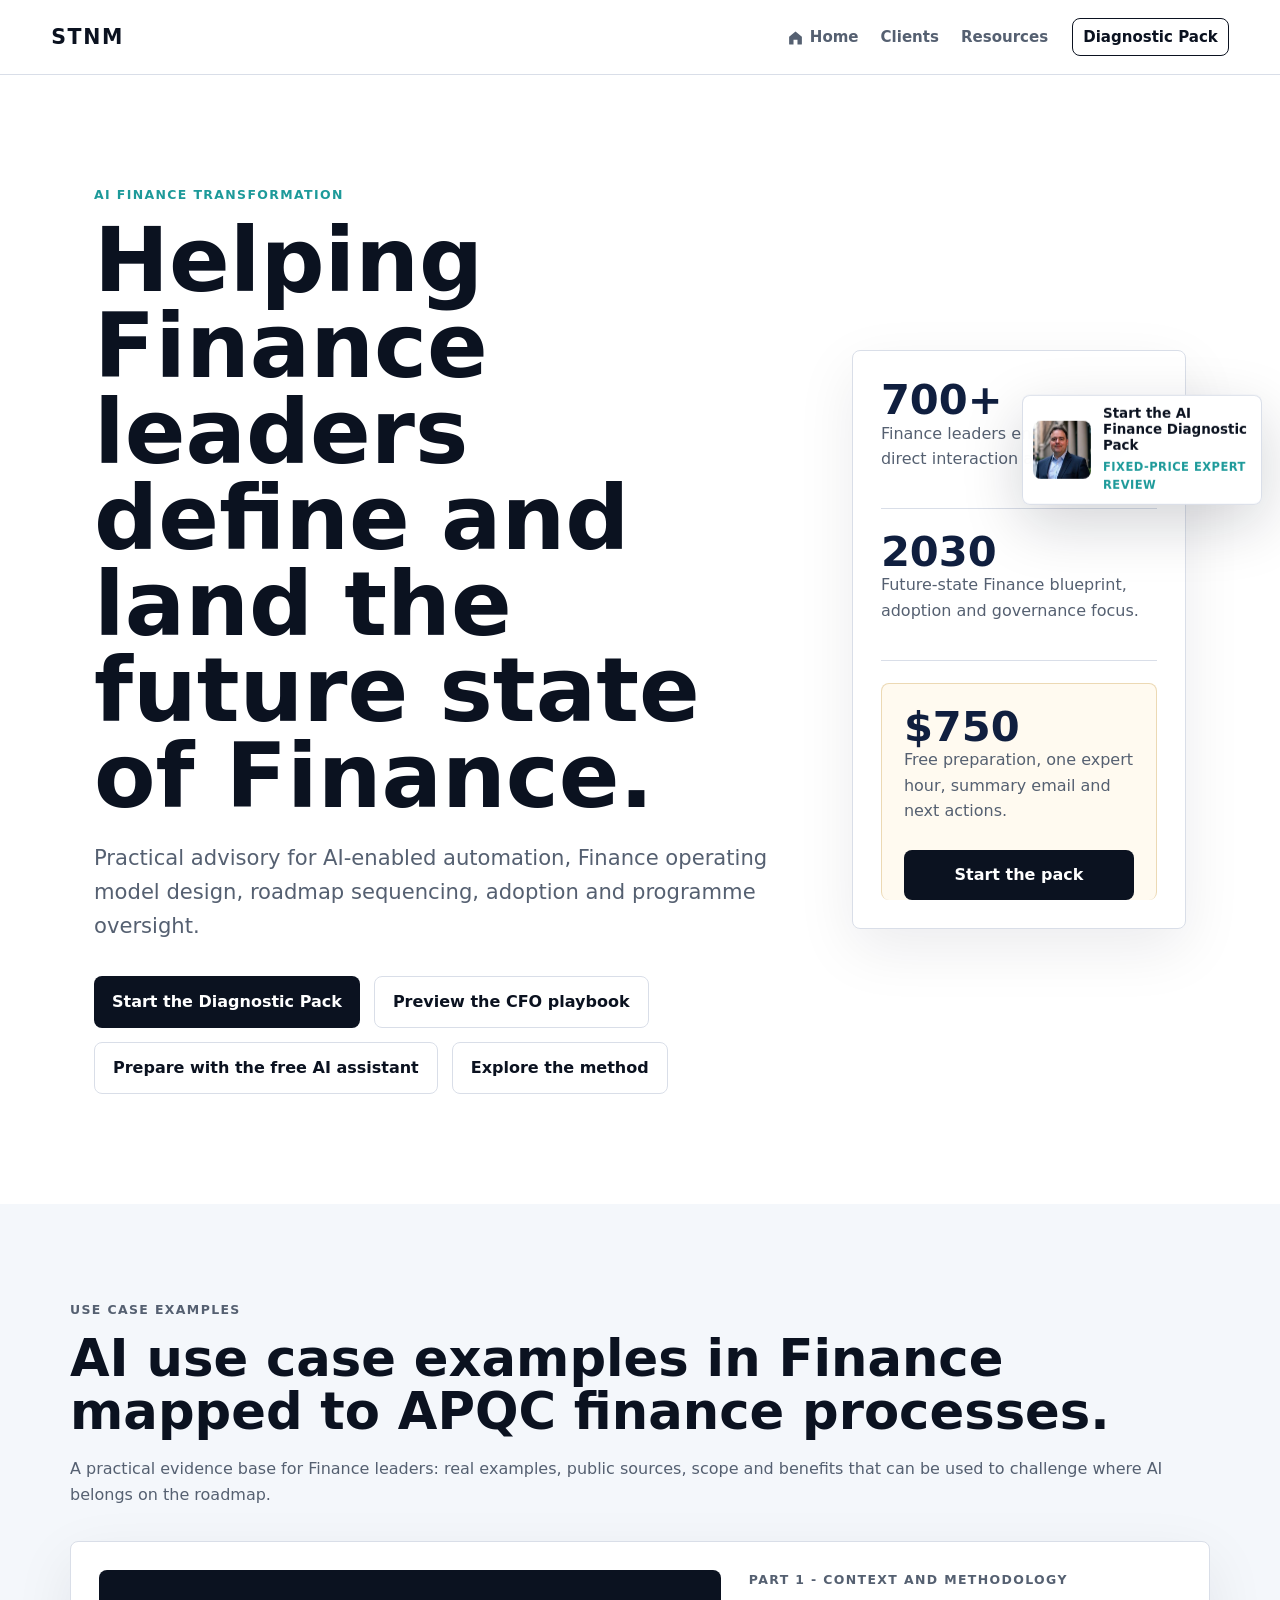
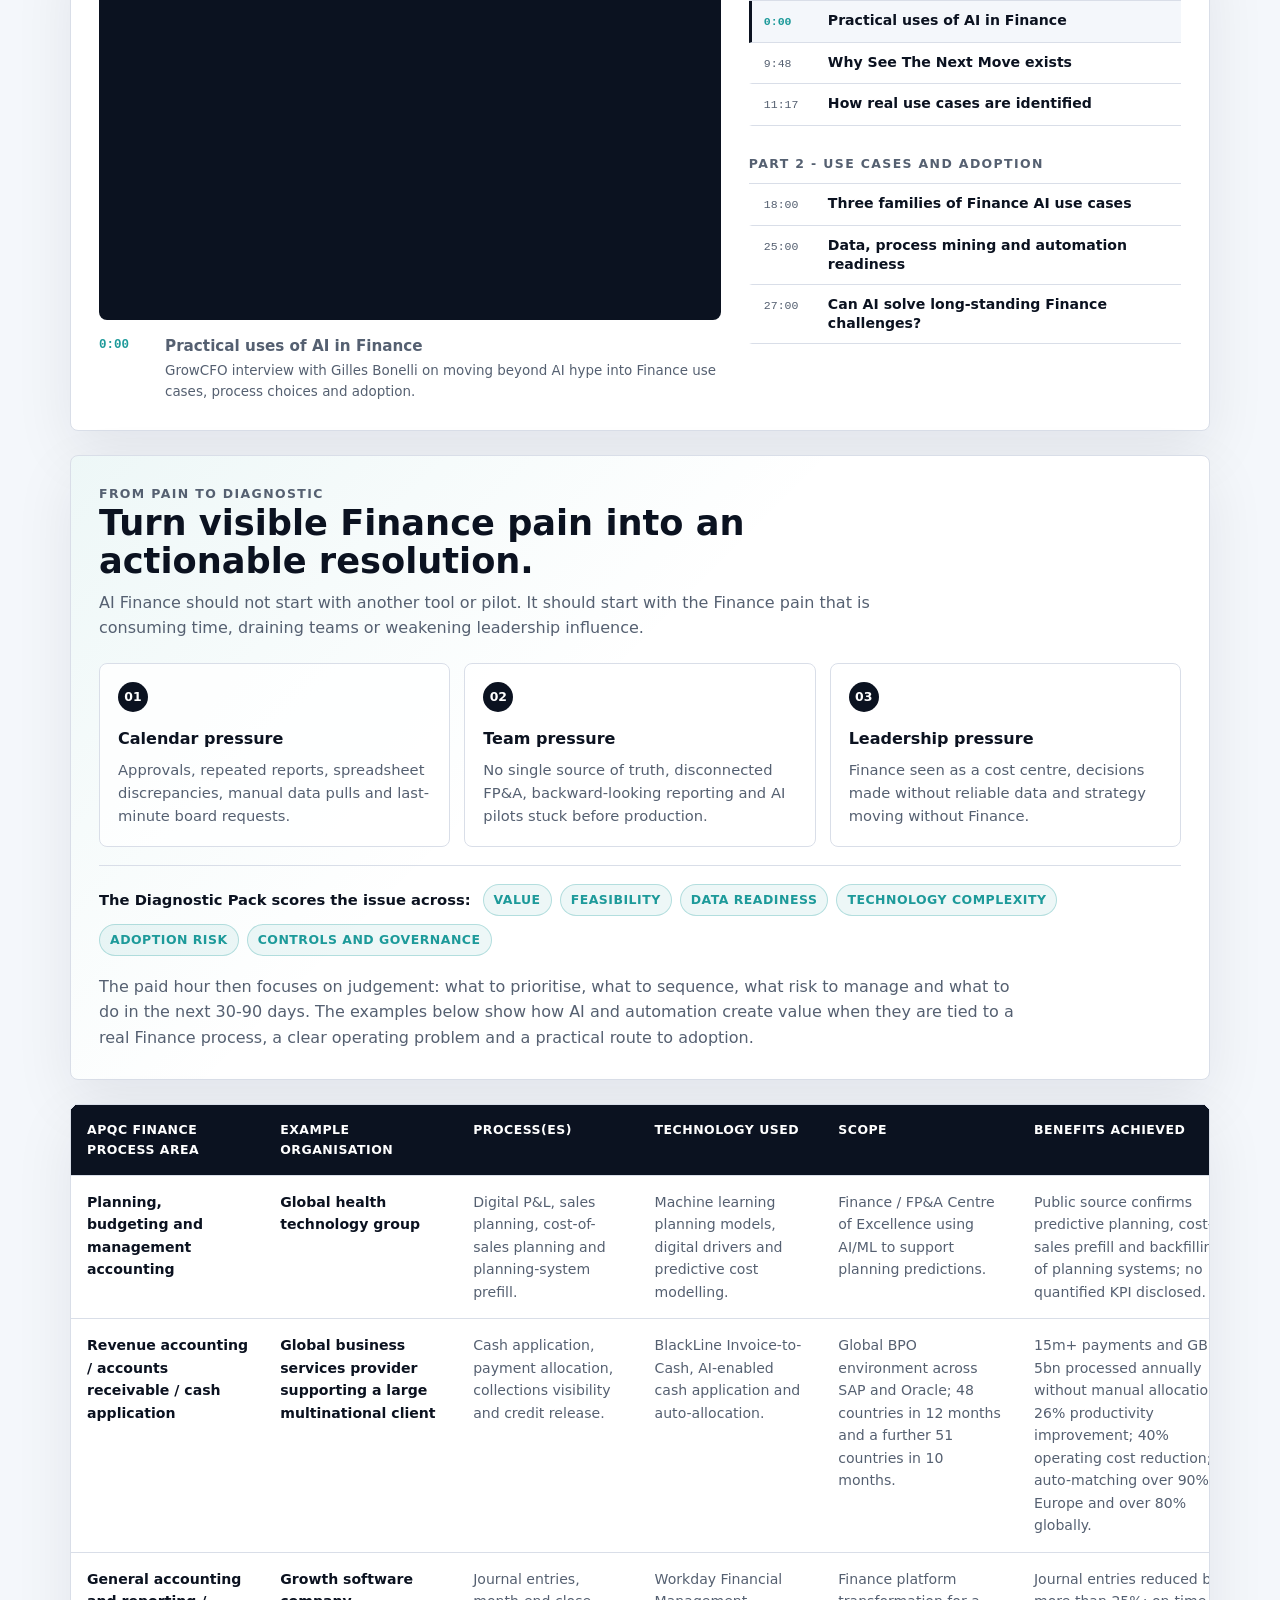
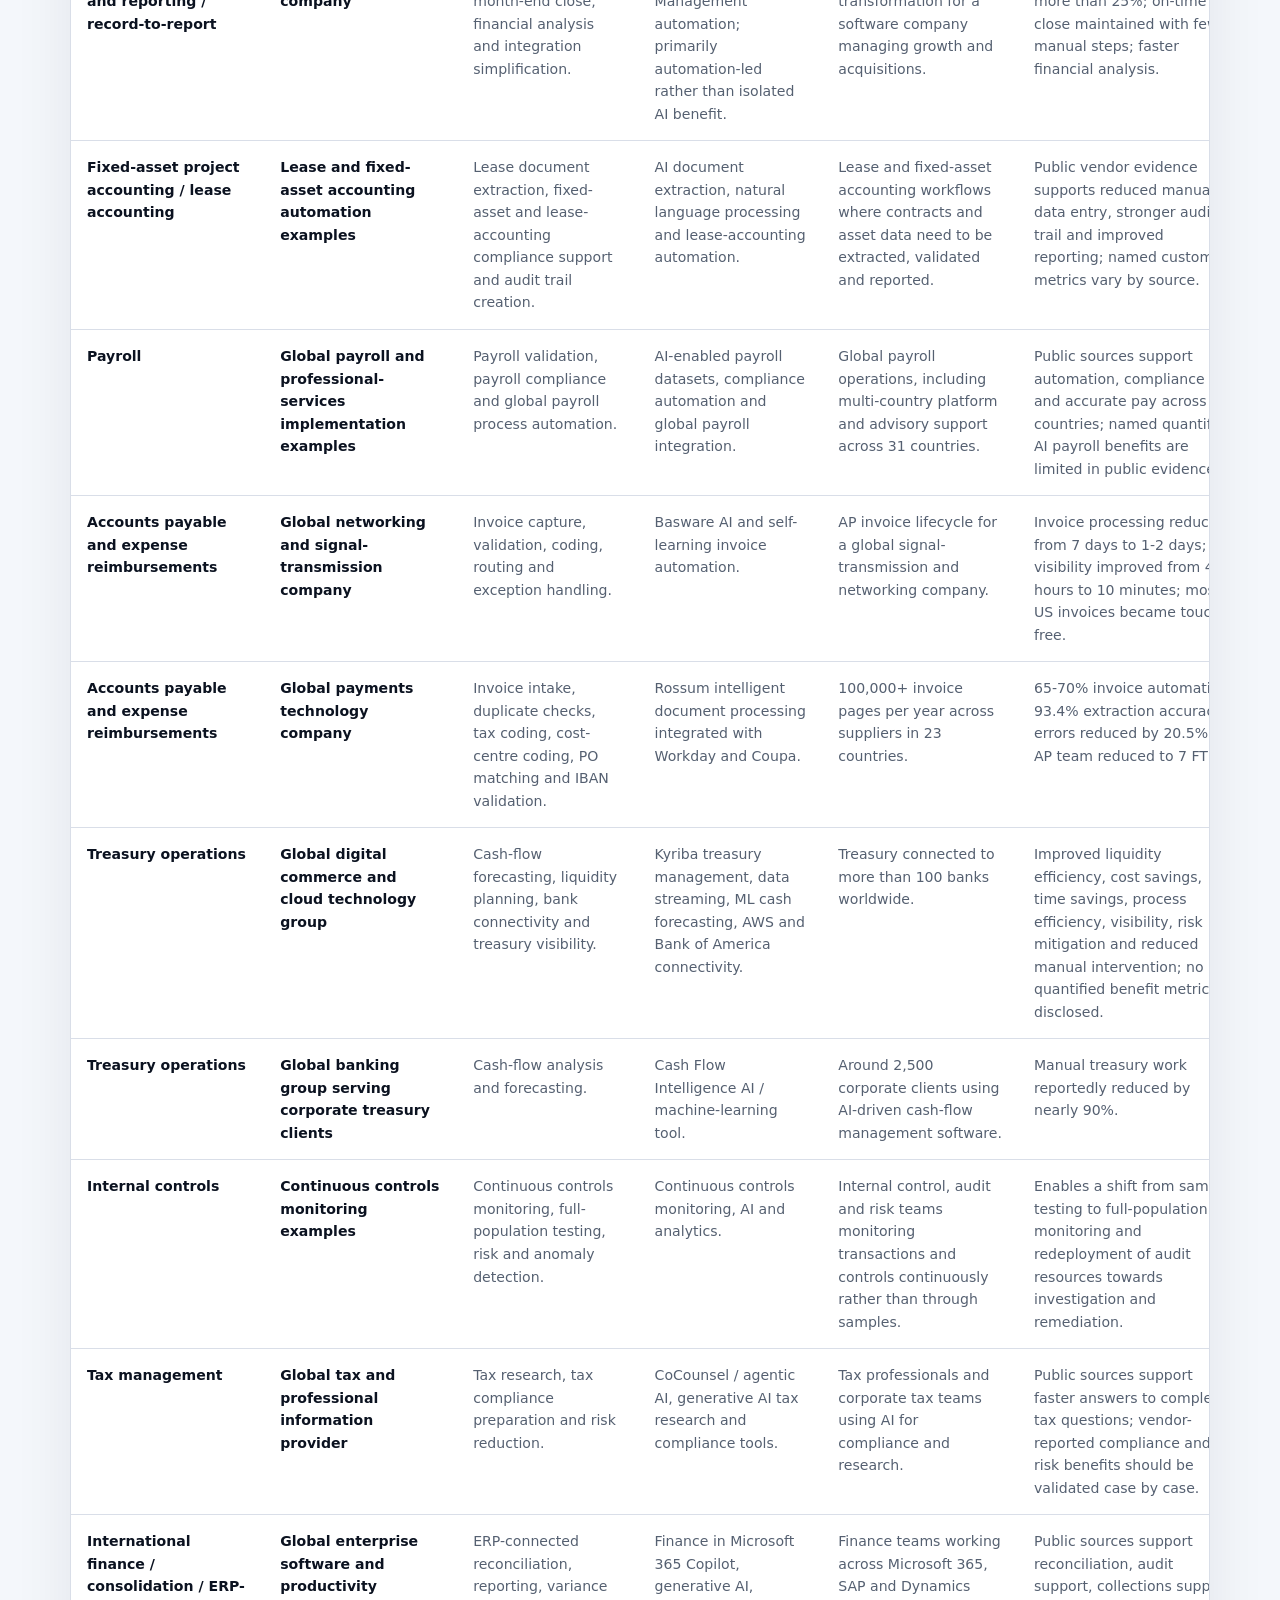
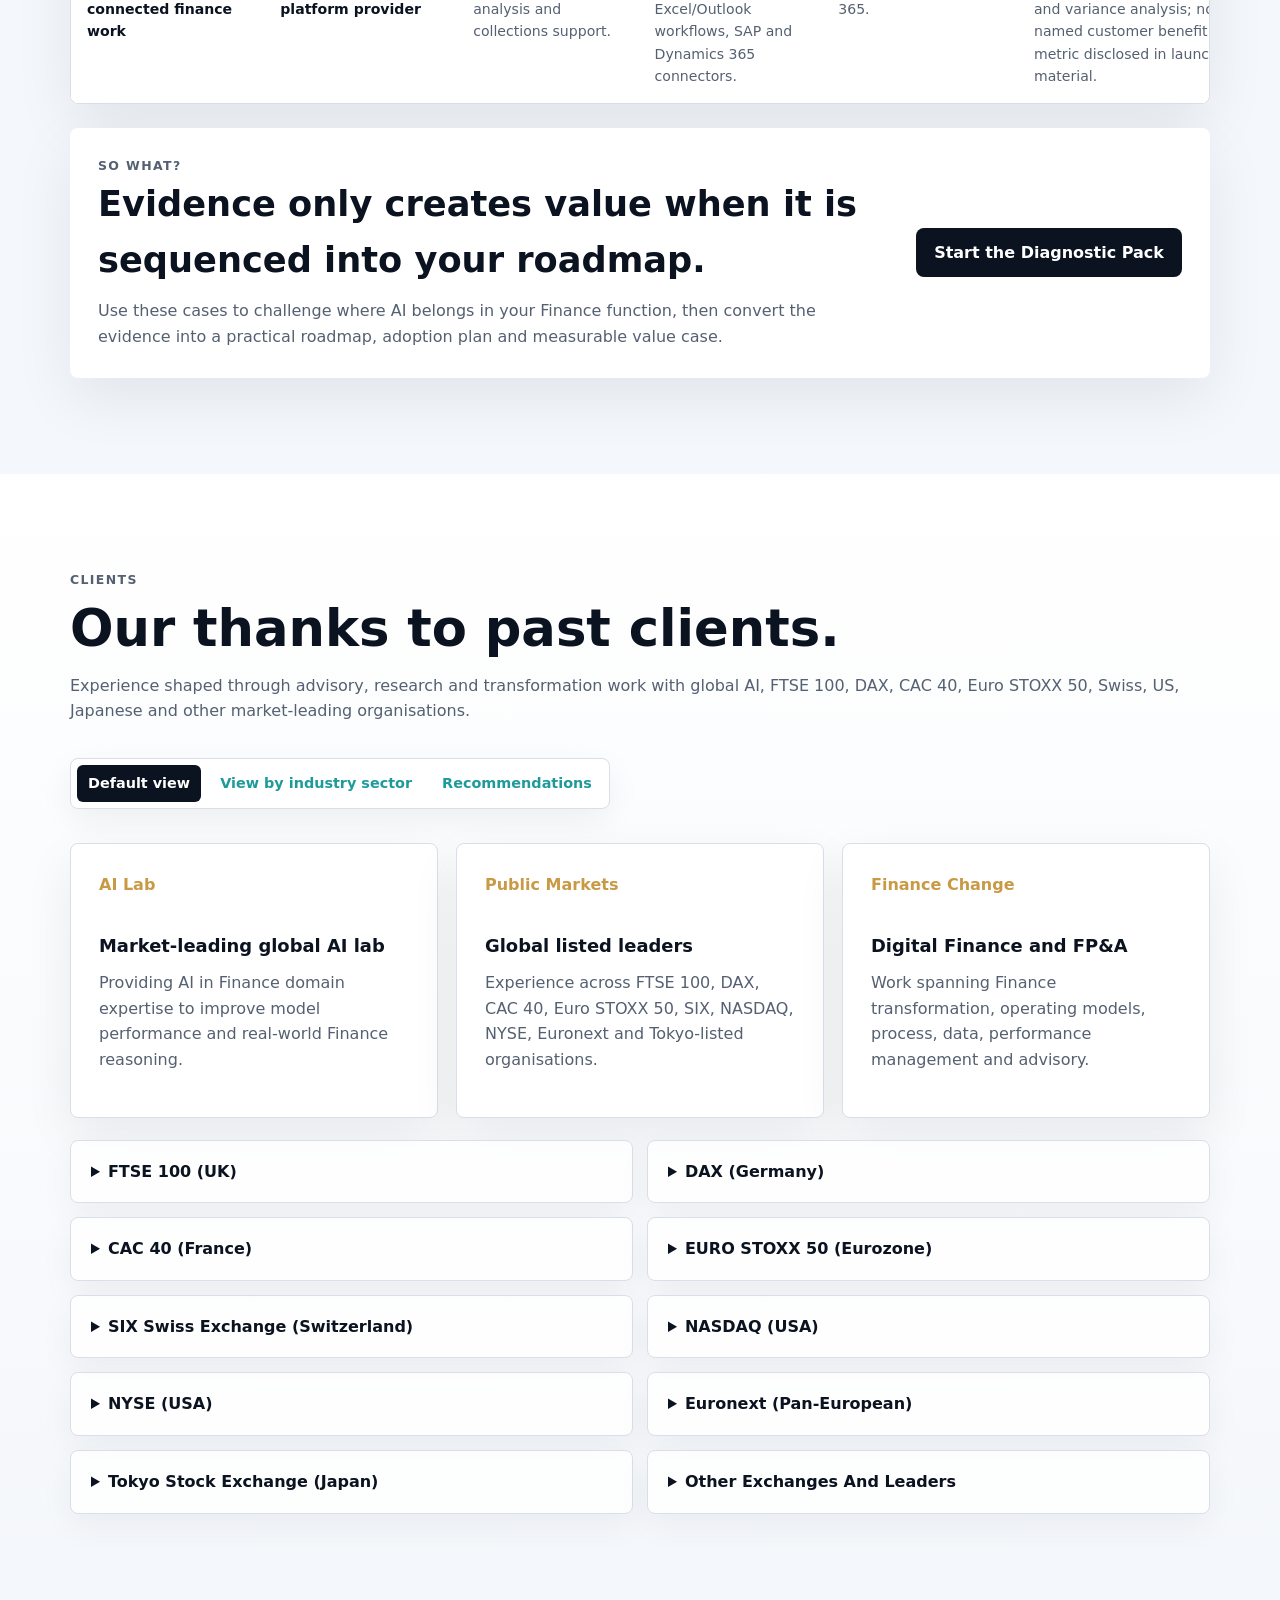
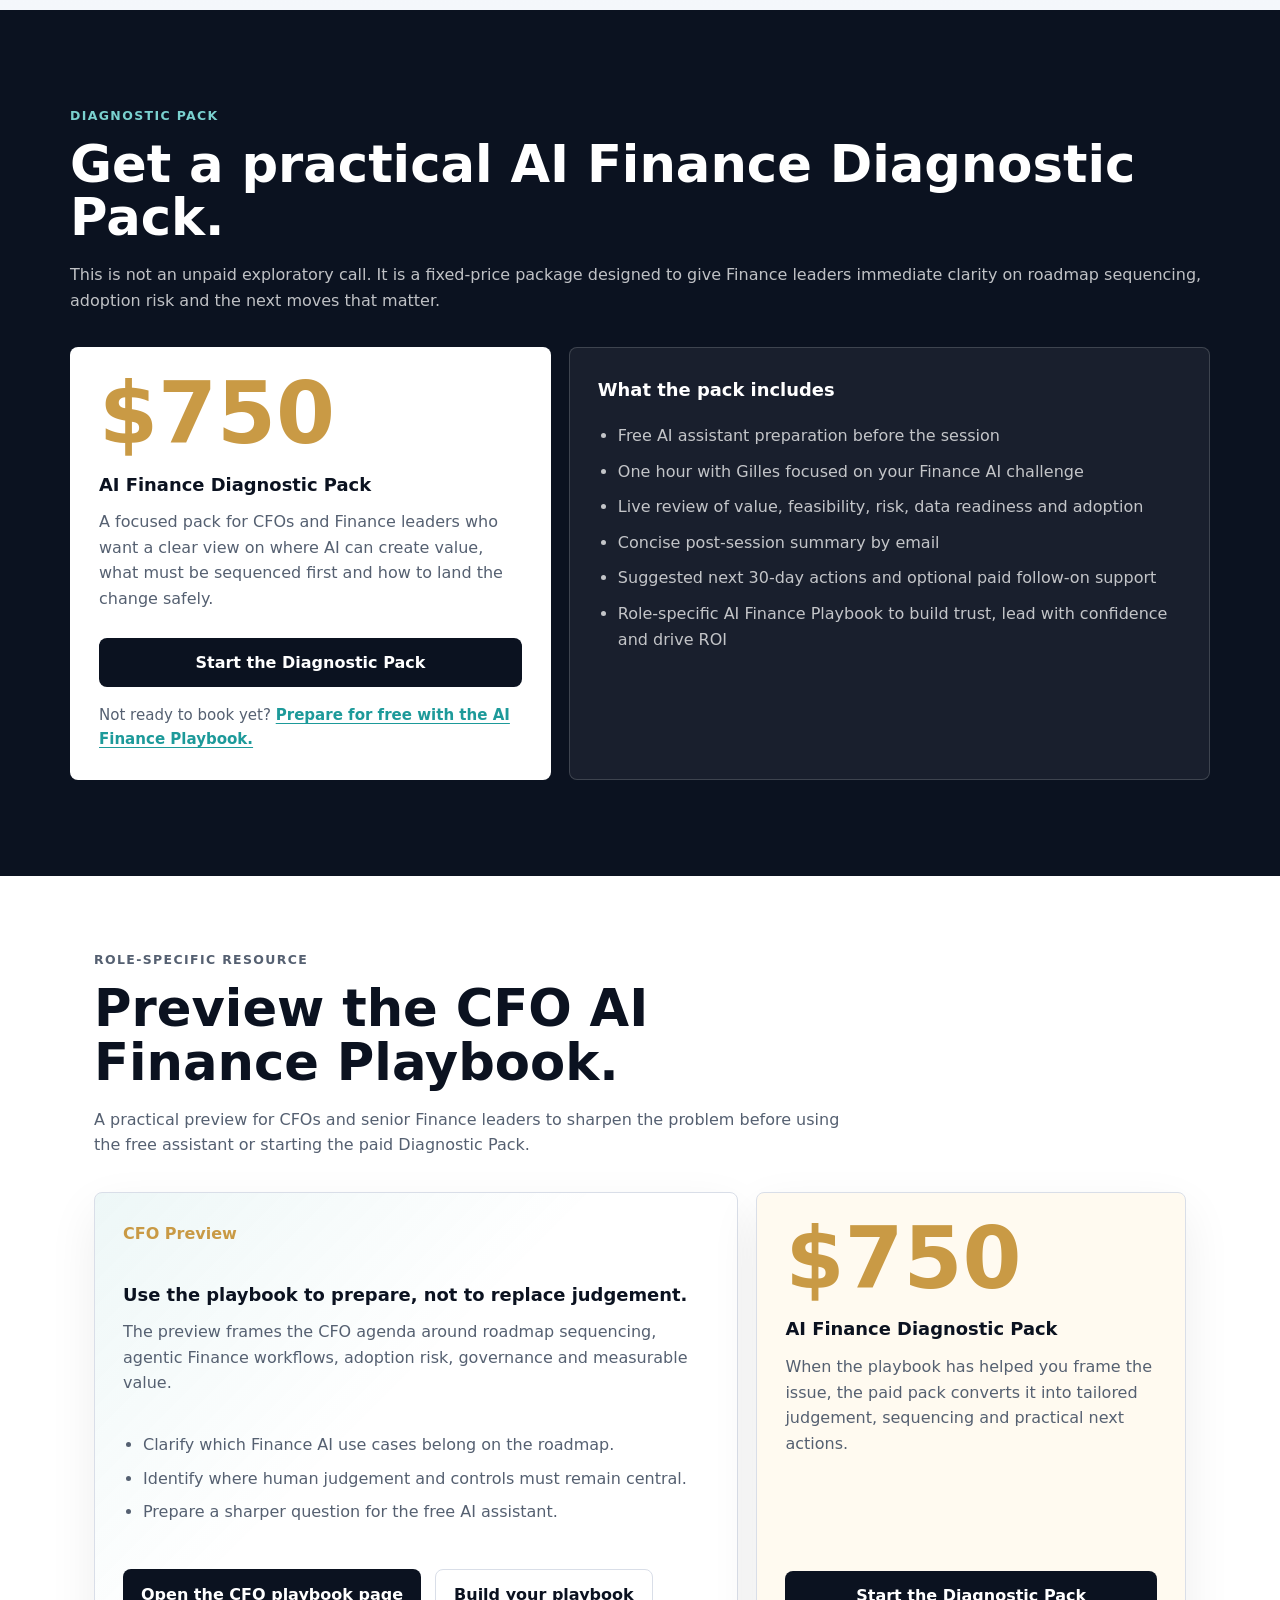
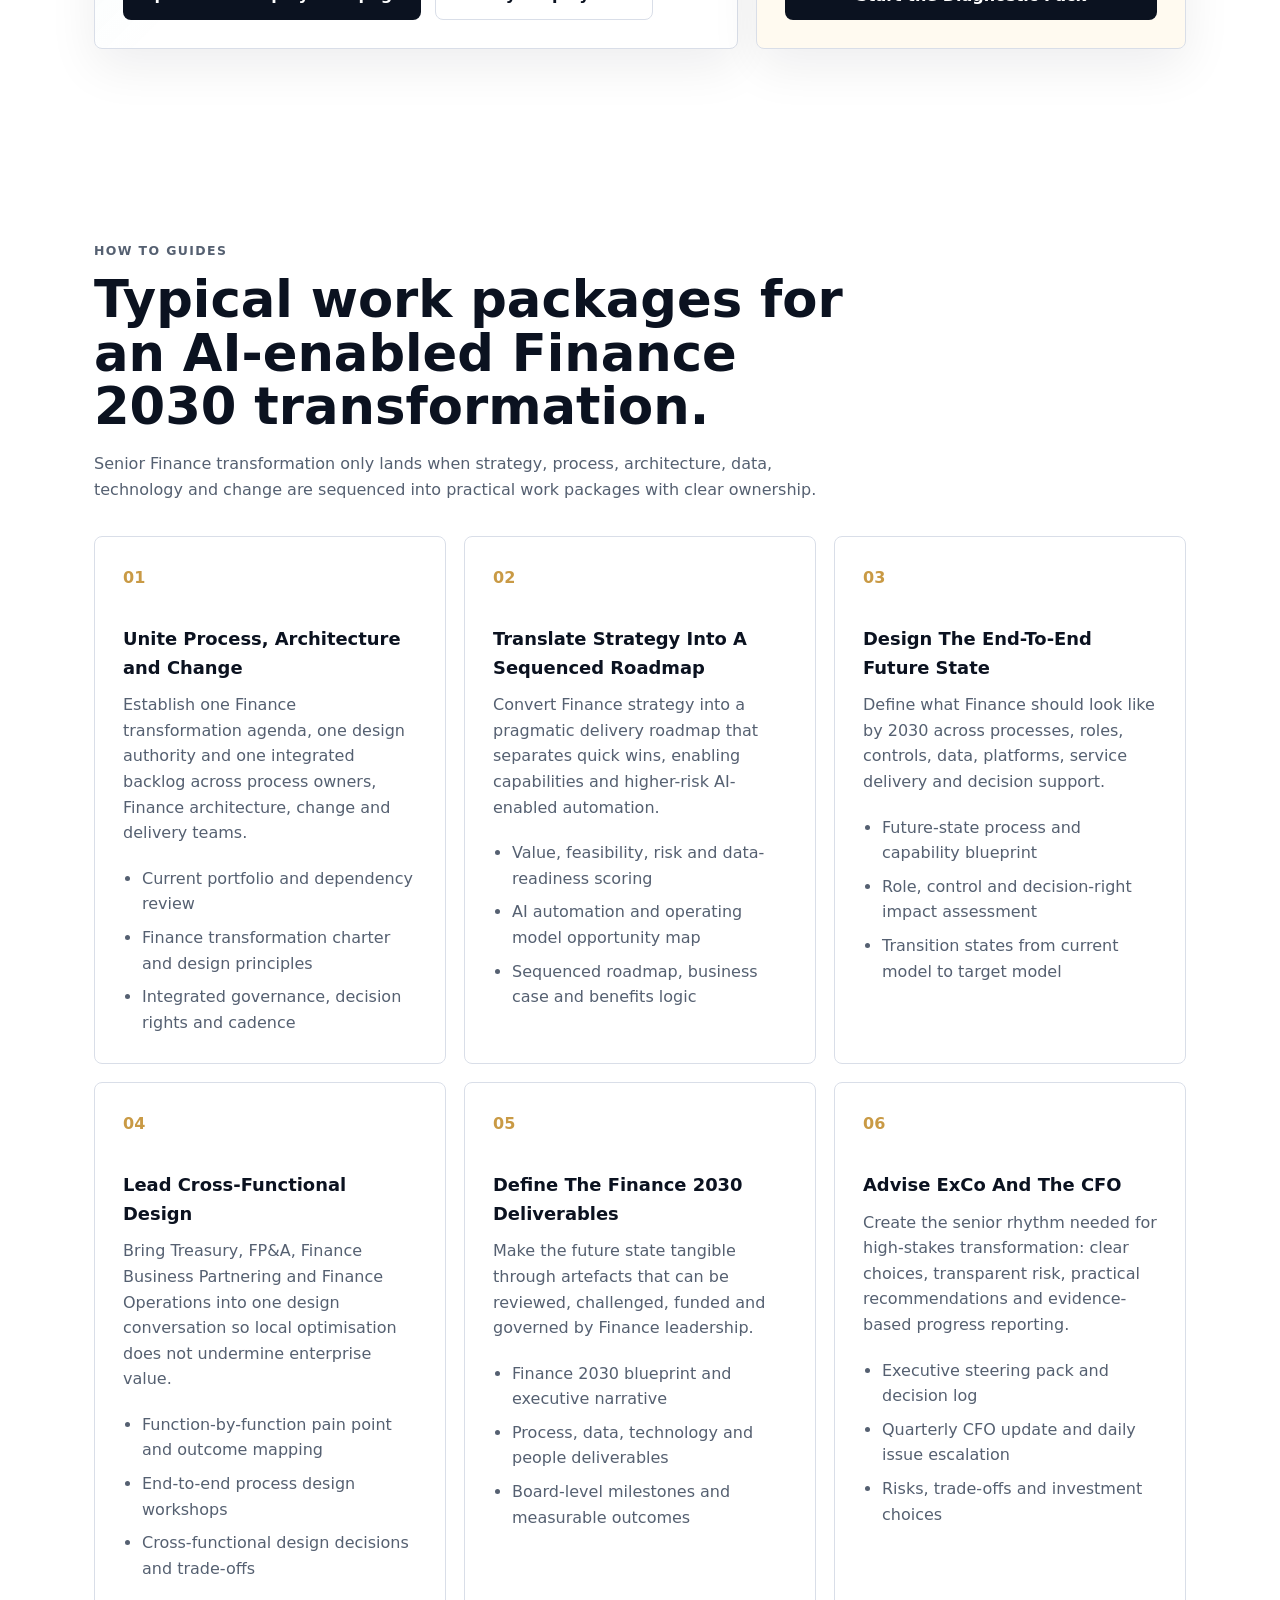
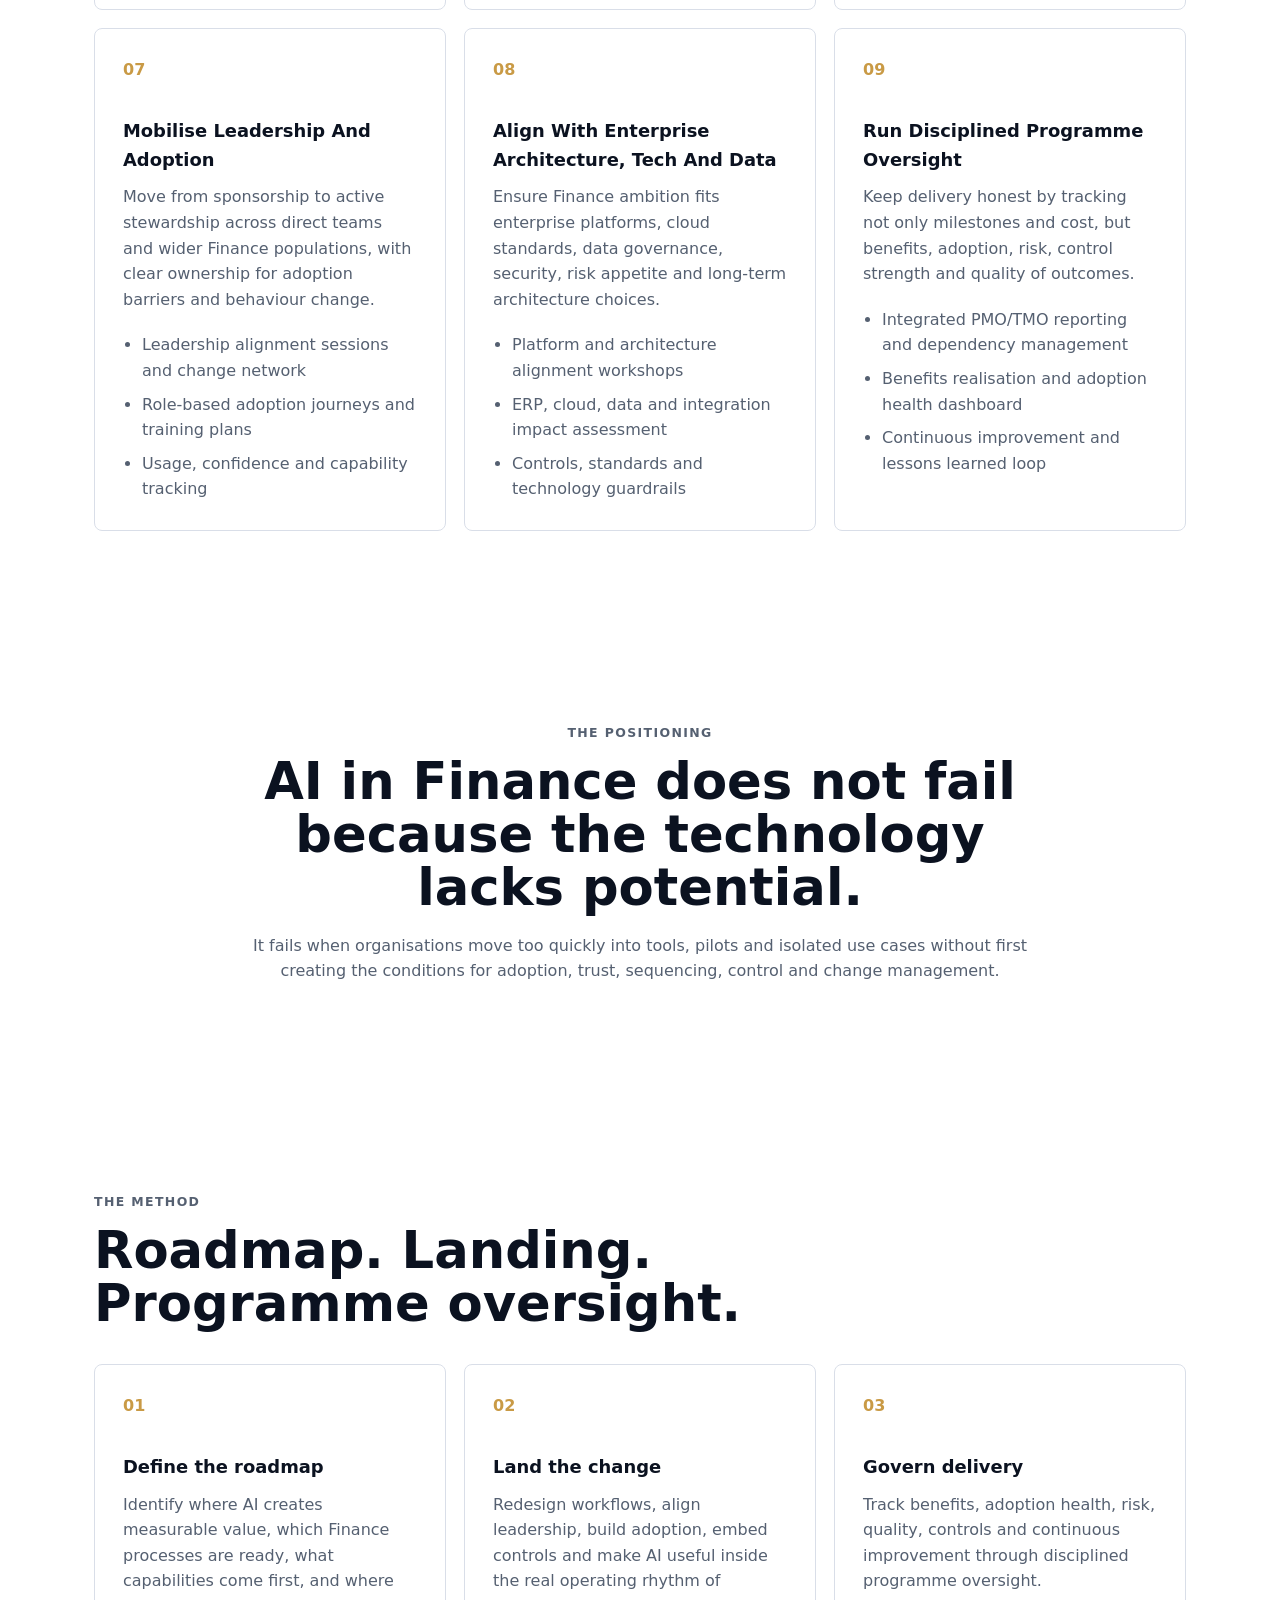
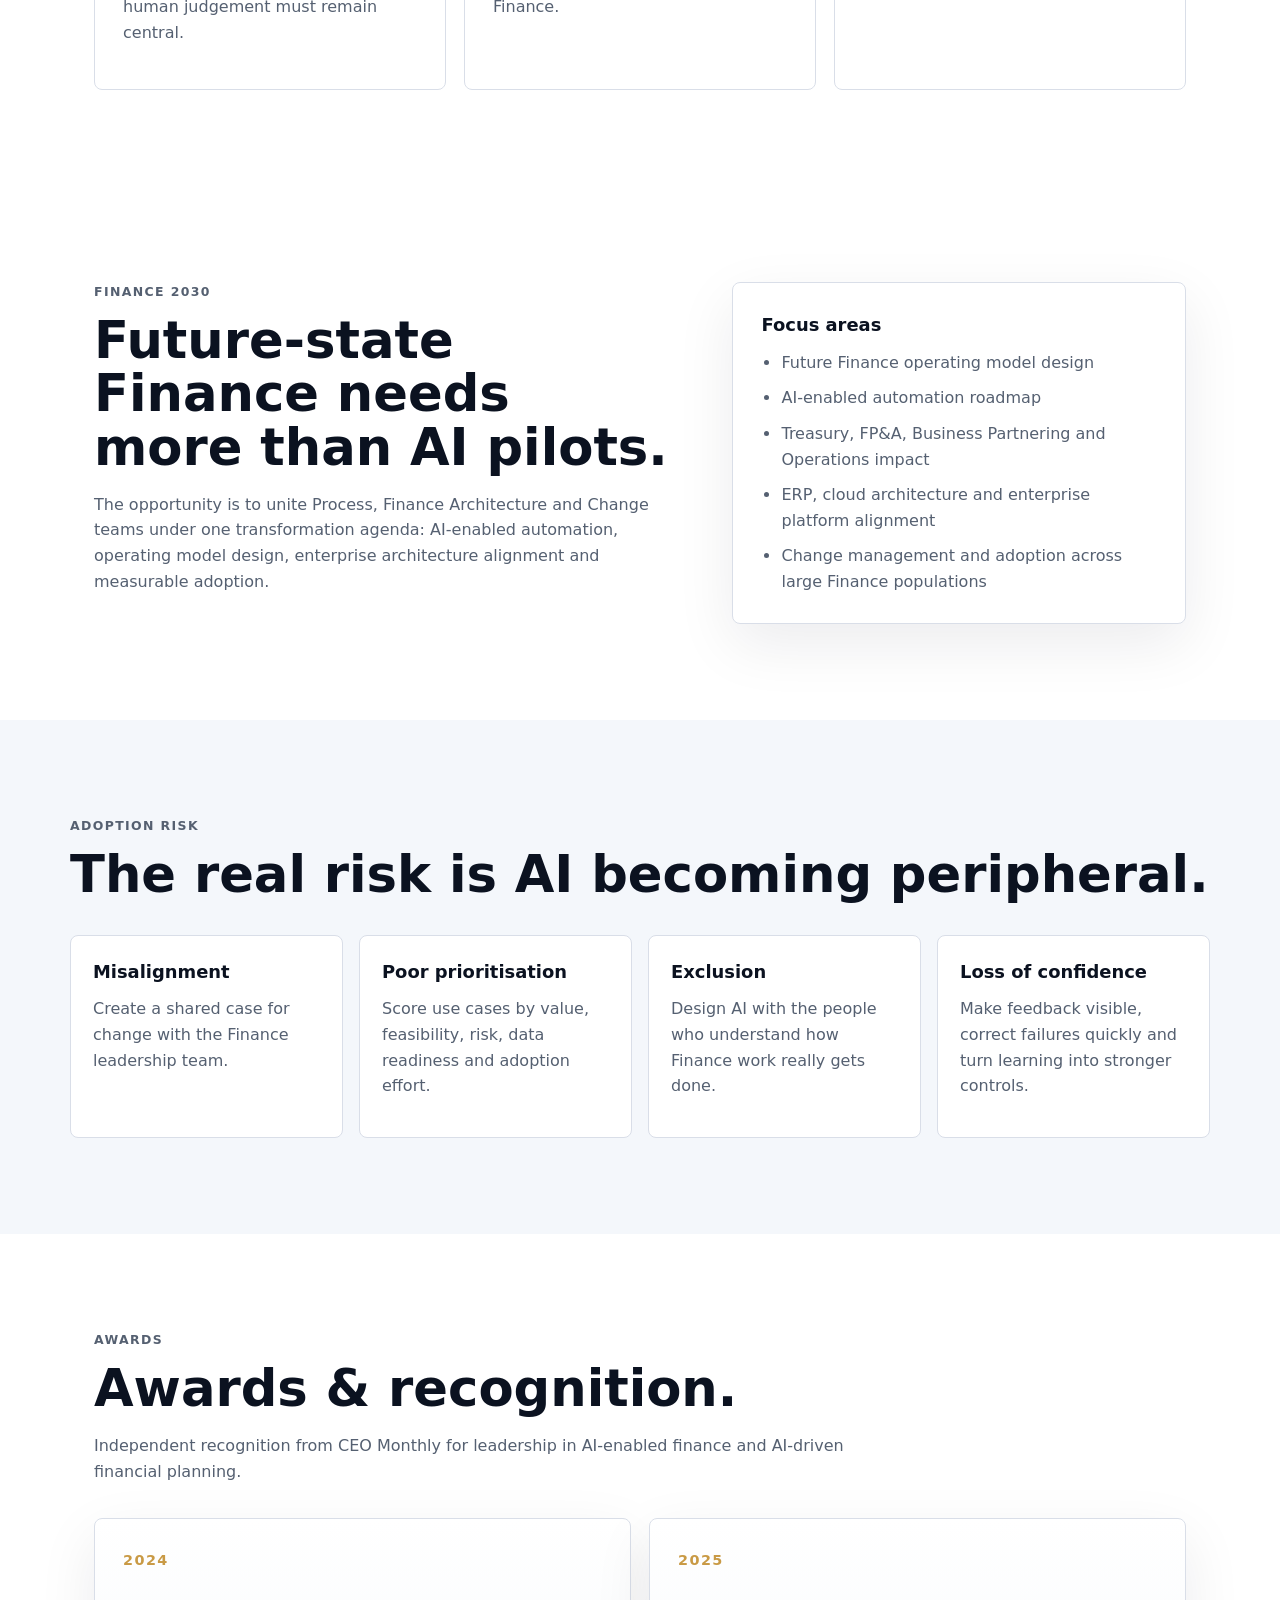
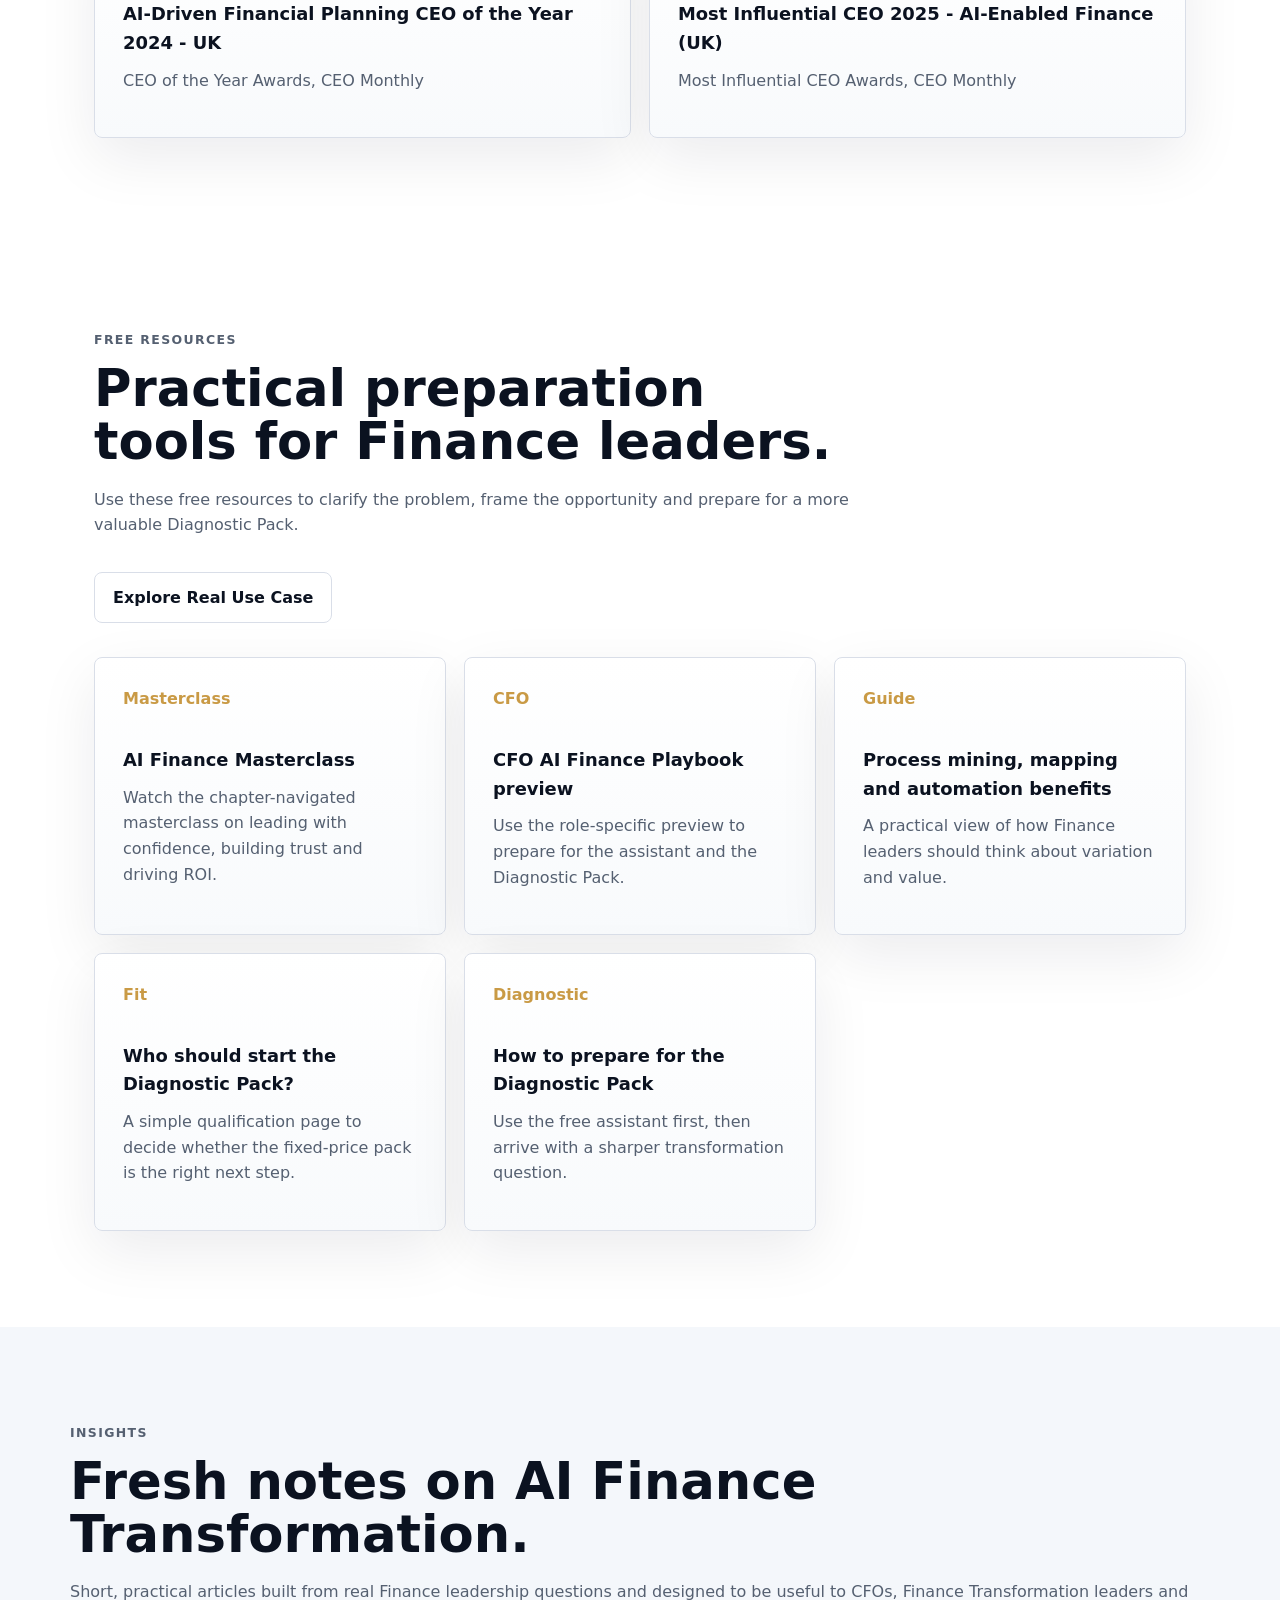
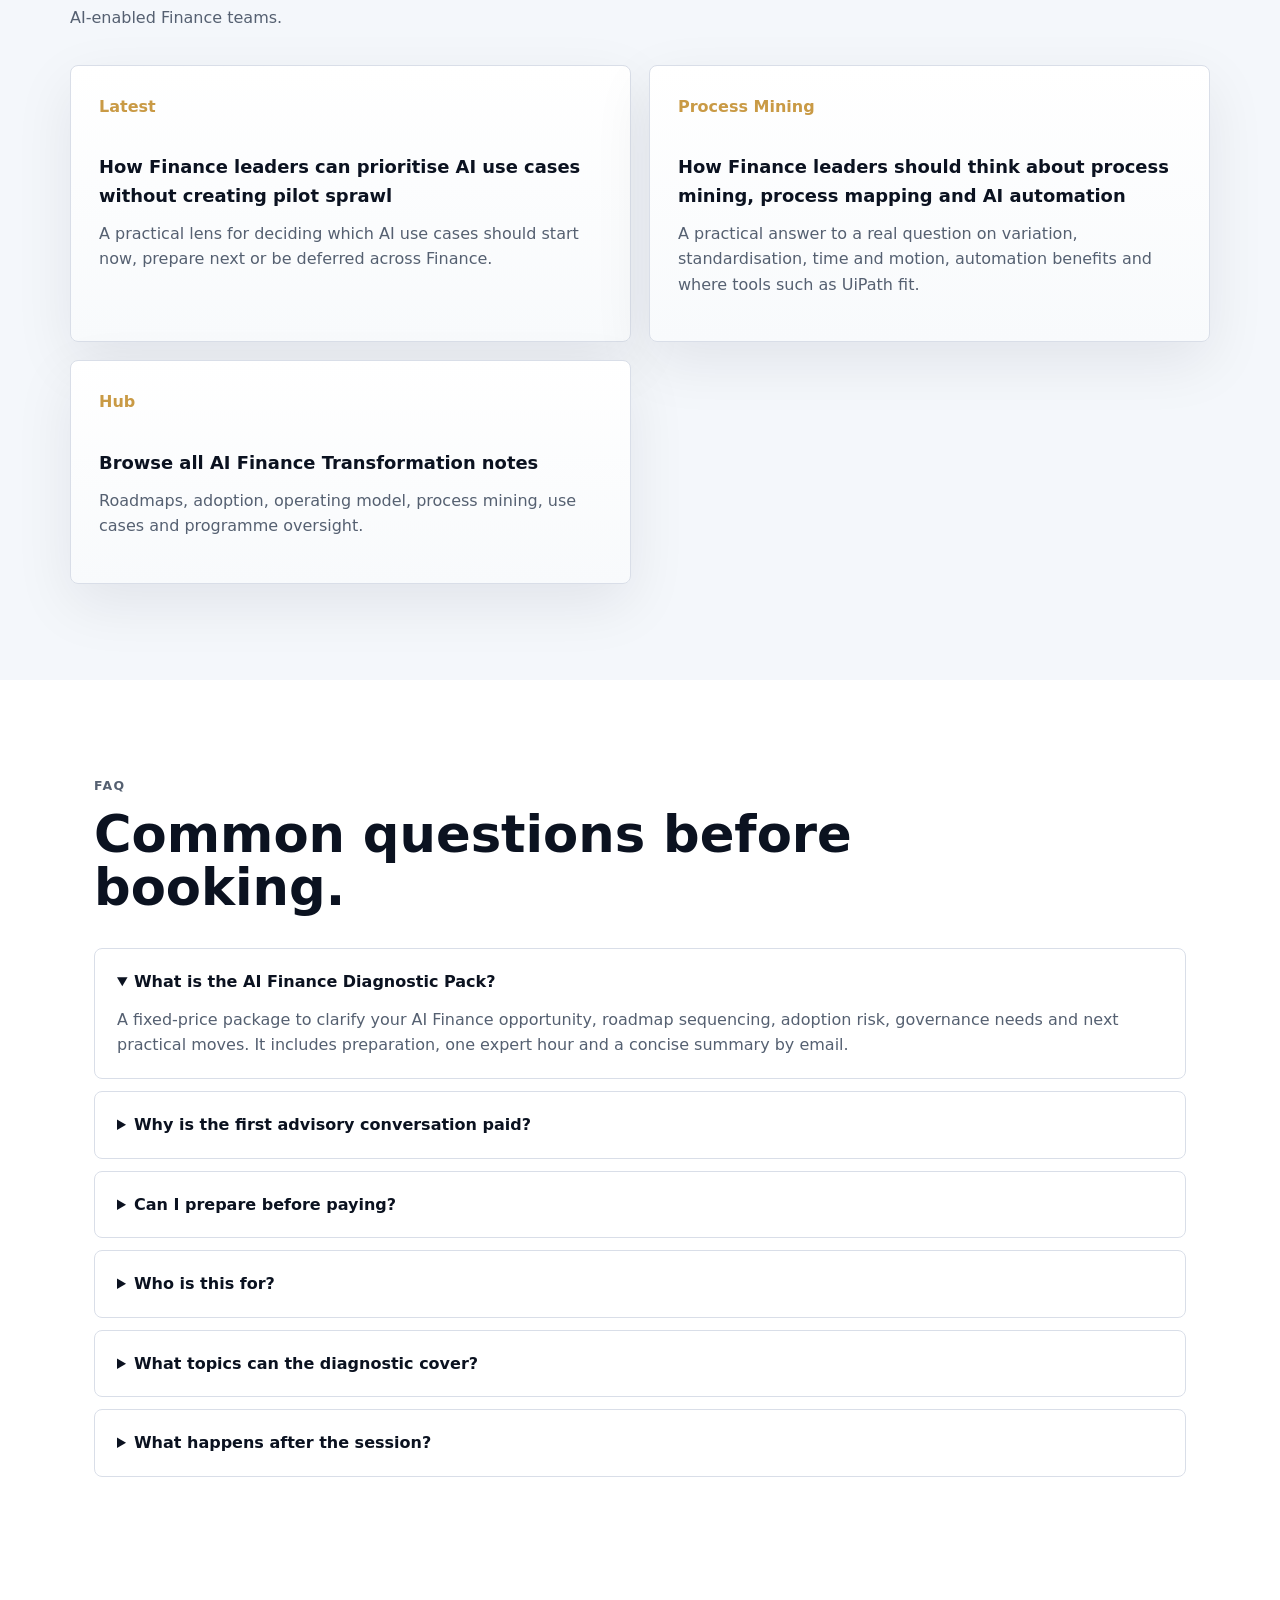
==== commit c8c8525d: "Update AI Finance Diagnostic Pack price to $750" ====
--- a/index.html
+++ b/index.html
@@ -37,7 +37,7 @@
             "makesOffer": {
               "@type": "Offer",
               "name": "AI Finance Diagnostic Pack",
-              "price": "350",
+              "price": "750",
               "priceCurrency": "USD",
               "url": "https://calendly.com/gilles-bonelli/applied-ai-coaching-session-clone"
             }
@@ -159,7 +159,7 @@
             <p>Future-state Finance blueprint, adoption and governance focus.</p>
           </div>
           <div class="panel-cta">
-            <span class="metric">$350</span>
+            <span class="metric">$750</span>
             <p>Free preparation, one expert hour, summary email and next actions.</p>
             <a class="button primary" href="https://calendly.com/gilles-bonelli/applied-ai-coaching-session-clone?utm_source=website&utm_medium=cta&utm_campaign=ai_finance_diagnostic&utm_content=homepage_signal_panel" target="_blank" rel="noopener noreferrer">Start the pack</a>
           </div>
@@ -503,7 +503,7 @@
         </div>
         <div class="diagnostic-grid">
           <article class="diagnostic-offer">
-            <span class="price">$350</span>
+            <span class="price">$750</span>
             <h3>AI Finance Diagnostic Pack</h3>
             <p>
               A focused pack for CFOs and Finance leaders who want a clear view on where AI can
@@ -561,7 +561,7 @@
             </div>
           </article>
           <aside class="diagnostic-offer light-offer">
-            <span class="price">$350</span>
+            <span class="price">$750</span>
             <h3>AI Finance Diagnostic Pack</h3>
             <p>
               When the playbook has helped you frame the issue, the paid pack converts it into
--- a/styles.css
+++ b/styles.css
@@ -289,7 +289,7 @@
 
 .signal-panel p,
 .card p,
-.guide-card p,
+guide-card p,
 .risk-grid p,
 .list-panel li,
 .section p,
@@ -834,9 +834,9 @@
 
 .interview-frame {
   display: grid;
-  grid-template-columns: minmax(0, 0.48fr) minmax(360px, 0.52fr);
-  gap: 22px;
-  align-items: stretch;
+  grid-template-columns: minmax(0, 1.18fr) minmax(320px, 0.82fr);
+  gap: 28px;
+  align-items: start;
   margin-bottom: 24px;
   padding: 28px;
   border: 1px solid var(--line);
@@ -901,6 +901,207 @@
   width: 100%;
   height: 100%;
   border: 0;
+}
+
+.growcfo-now-playing {
+  display: flex;
+  gap: 12px;
+  align-items: flex-start;
+  min-height: 58px;
+  margin-top: 14px;
+}
+
+.growcfo-now-ts {
+  min-width: 54px;
+  margin-top: 2px;
+  color: var(--teal);
+  font-family: monospace;
+  font-size: 0.78rem;
+  font-weight: 800;
+}
+
+.growcfo-now-title {
+  margin: 0;
+  color: var(--ink);
+  font-size: 0.95rem;
+  font-weight: 850;
+}
+
+.growcfo-now-desc {
+  margin: 3px 0 0;
+  color: var(--muted);
+  font-size: 0.84rem;
+  line-height: 1.5;
+}
+
+.growcfo-part-label {
+  margin: 0 0 10px;
+  color: var(--teal);
+  font-size: 0.78rem;
+  font-weight: 800;
+  letter-spacing: 0.11em;
+  text-transform: uppercase;
+}
+
+.growcfo-part-label.second {
+  margin-top: 28px;
+}
+
+.growcfo-chapter-list {
+  margin: 0;
+  padding: 0;
+  border-top: 1px solid var(--line);
+  list-style: none;
+}
+
+.growcfo-chapter-btn {
+  width: 100%;
+  display: flex;
+  gap: 10px;
+  align-items: flex-start;
+  padding: 10px 10px 10px 12px;
+  border: 0;
+  border-bottom: 1px solid var(--line);
+  border-left: 3px solid transparent;
+  color: var(--ink);
+  background: #fff;
+  text-align: left;
+  font: inherit;
+  cursor: pointer;
+}
+
+.growcfo-chapter-btn:hover,
+.growcfo-chapter-btn.active {
+  background: var(--soft);
+}
+
+.growcfo-chapter-btn.active {
+  border-left-color: var(--ink);
+}
+
+.growcfo-chapter-ts {
+  min-width: 54px;
+  margin-top: 2px;
+  color: var(--muted);
+  font-family: monospace;
+  font-size: 0.72rem;
+}
+
+.growcfo-chapter-btn.active .growcfo-chapter-ts {
+  color: var(--teal);
+  font-weight: 800;
+}
+
+.growcfo-chapter-name {
+  color: var(--ink);
+  font-size: 0.88rem;
+  font-weight: 600;
+  line-height: 1.35;
+}
+
+.growcfo-chapter-btn.active .growcfo-chapter-name {
+  font-weight: 850;
+}
+
+.diagnostic-bridge {
+  margin-bottom: 24px;
+  padding: 28px;
+  border: 1px solid var(--line);
+  border-radius: 8px;
+  background:
+    linear-gradient(135deg, rgba(29, 154, 154, 0.08), transparent 44%),
+    #fff;
+  box-shadow: 0 20px 60px rgba(11, 18, 32, 0.08);
+}
+
+.diagnostic-bridge-intro {
+  max-width: 820px;
+}
+
+.diagnostic-bridge-intro h3 {
+  margin-bottom: 10px;
+  font-size: clamp(1.5rem, 3vw, 2.2rem);
+  line-height: 1.08;
+}
+
+.diagnostic-bridge-intro p {
+  margin-bottom: 0;
+}
+
+.pain-cards {
+  display: grid;
+  grid-template-columns: repeat(3, minmax(0, 1fr));
+  gap: 14px;
+  margin-top: 22px;
+}
+
+.pain-cards article {
+  padding: 18px;
+  border: 1px solid var(--line);
+  border-radius: 8px;
+  background: rgba(255, 255, 255, 0.78);
+}
+
+.pain-cards span {
+  display: inline-flex;
+  align-items: center;
+  justify-content: center;
+  width: 30px;
+  height: 30px;
+  margin-bottom: 14px;
+  border-radius: 999px;
+  color: #fff;
+  background: var(--ink);
+  font-size: 0.78rem;
+  font-weight: 850;
+}
+
+.pain-cards h4 {
+  margin: 0 0 8px;
+  font-size: 1rem;
+}
+
+.pain-cards p {
+  margin: 0;
+  color: var(--muted);
+  font-size: 0.92rem;
+  line-height: 1.55;
+}
+
+.diagnostic-method-strip {
+  display: flex;
+  flex-wrap: wrap;
+  gap: 8px;
+  align-items: center;
+  margin-top: 18px;
+  padding-top: 18px;
+  border-top: 1px solid var(--line);
+}
+
+.diagnostic-method-strip strong {
+  margin-right: 4px;
+  font-size: 0.92rem;
+}
+
+.diagnostic-method-strip span {
+  display: inline-flex;
+  align-items: center;
+  min-height: 30px;
+  padding: 5px 10px;
+  border: 1px solid rgba(29, 154, 154, 0.28);
+  border-radius: 999px;
+  color: var(--teal);
+  background: rgba(29, 154, 154, 0.08);
+  font-size: 0.78rem;
+  font-weight: 850;
+  text-transform: uppercase;
+  letter-spacing: 0.04em;
+}
+
+.diagnostic-bridge-close {
+  max-width: 920px;
+  margin: 18px 0 0;
+  color: var(--muted);
 }
 
 .use-case-table-wrap {
@@ -1162,6 +1363,10 @@
     grid-template-columns: 1fr;
   }
 
+  .pain-cards {
+    grid-template-columns: 1fr;
+  }
+
   h1 {
     font-size: clamp(2.55rem, 14vw, 4.2rem);
   }
